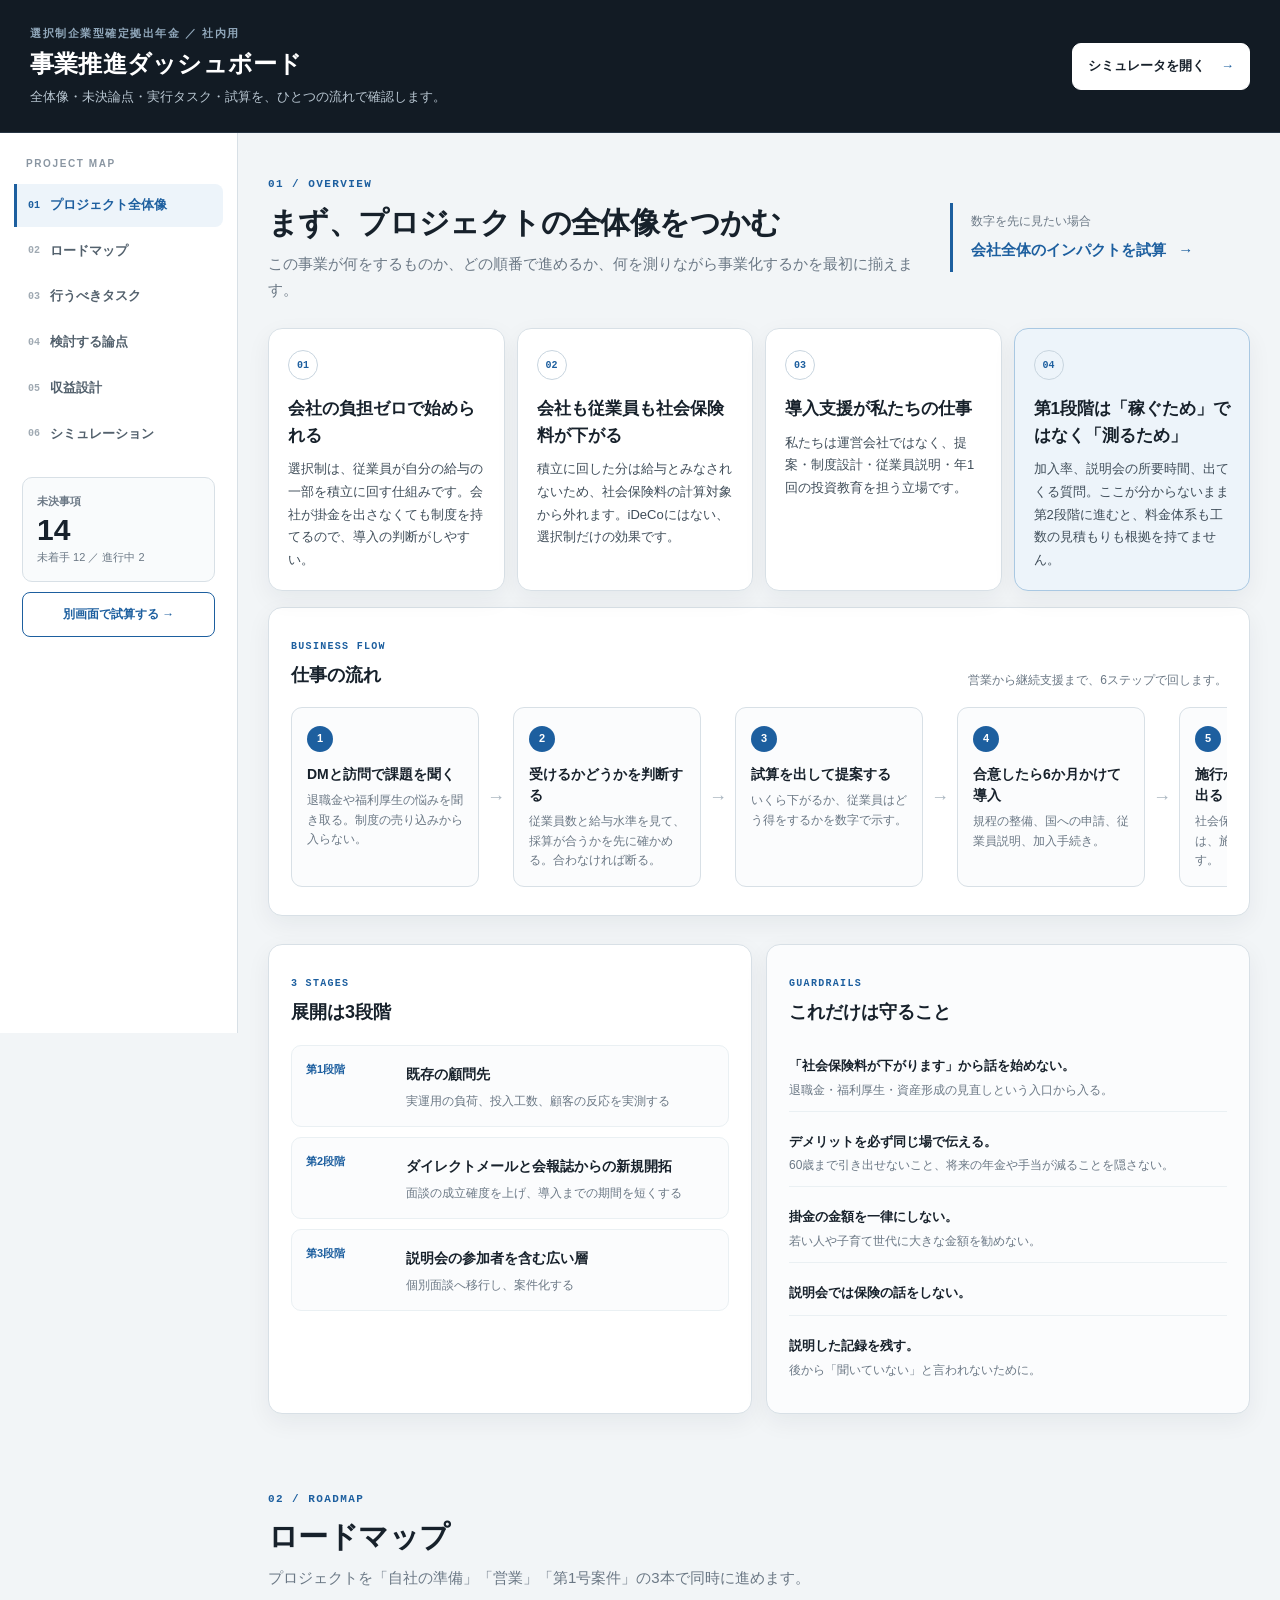
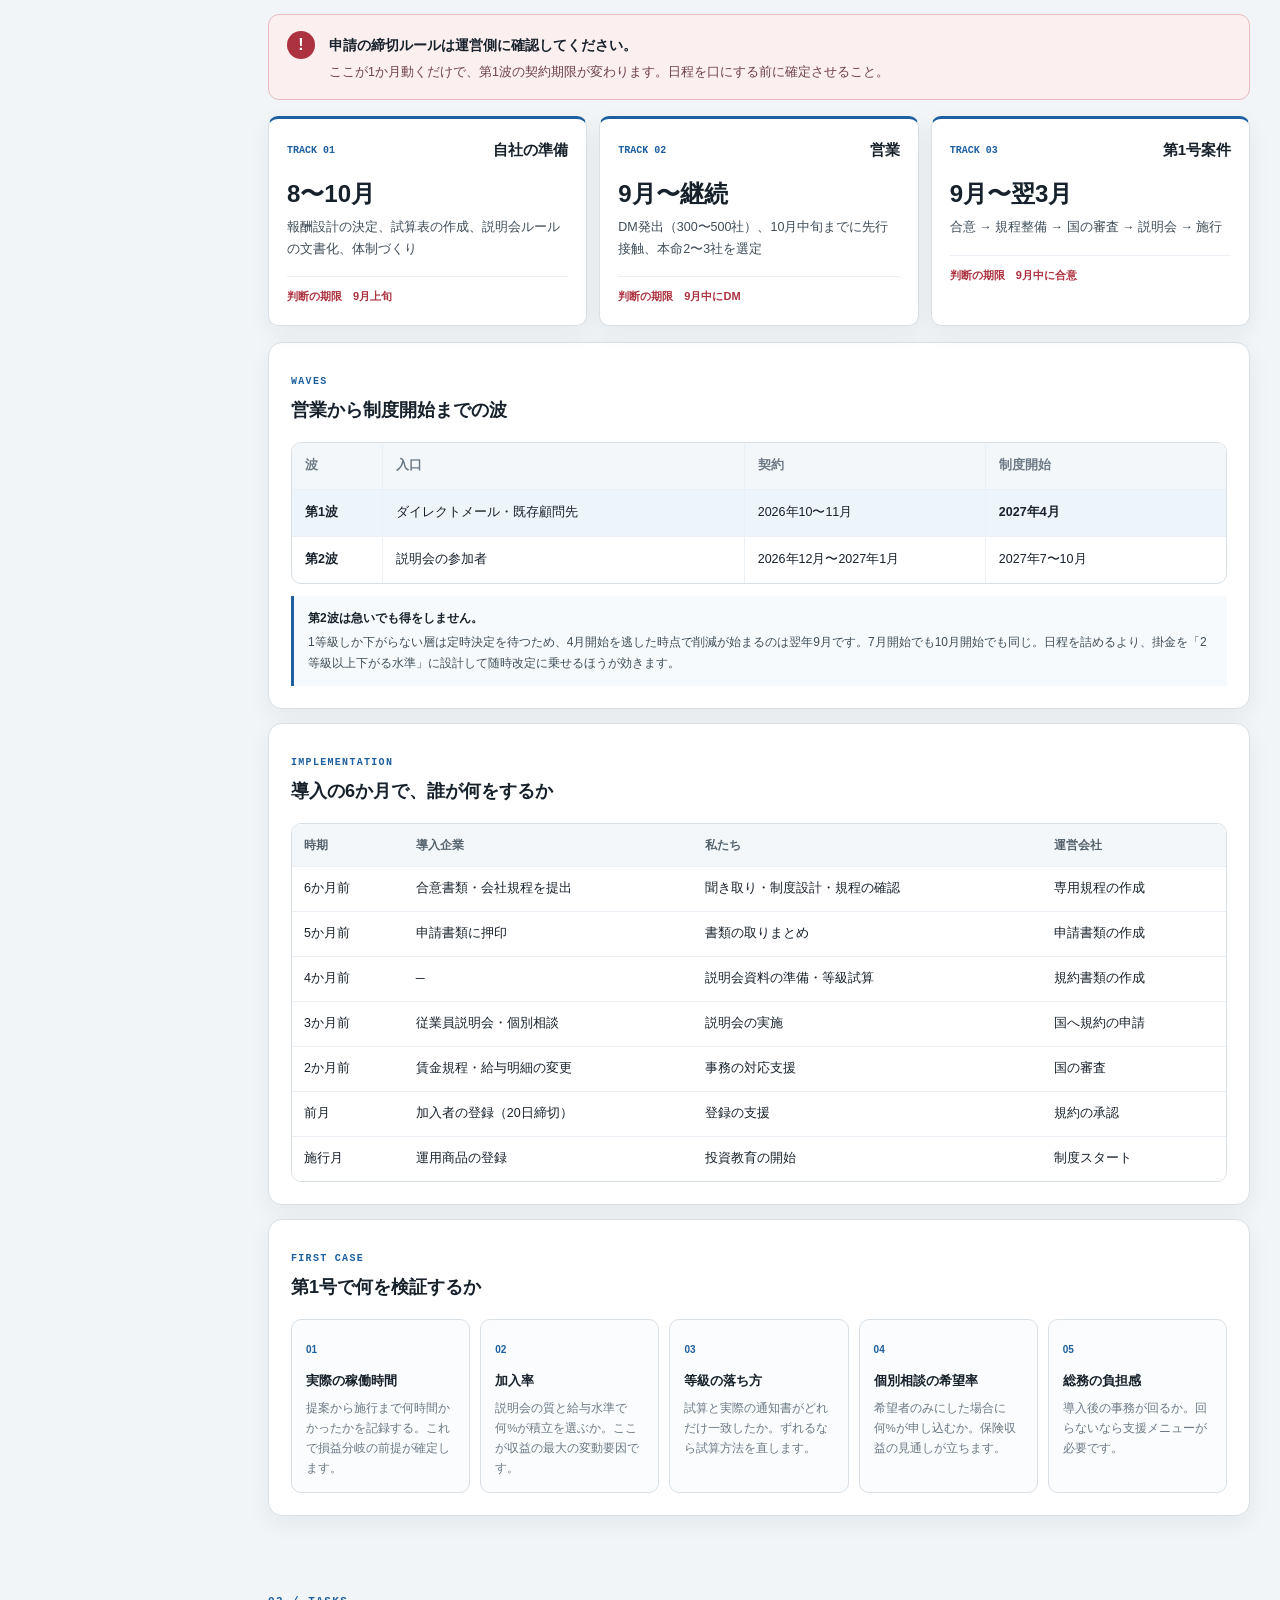
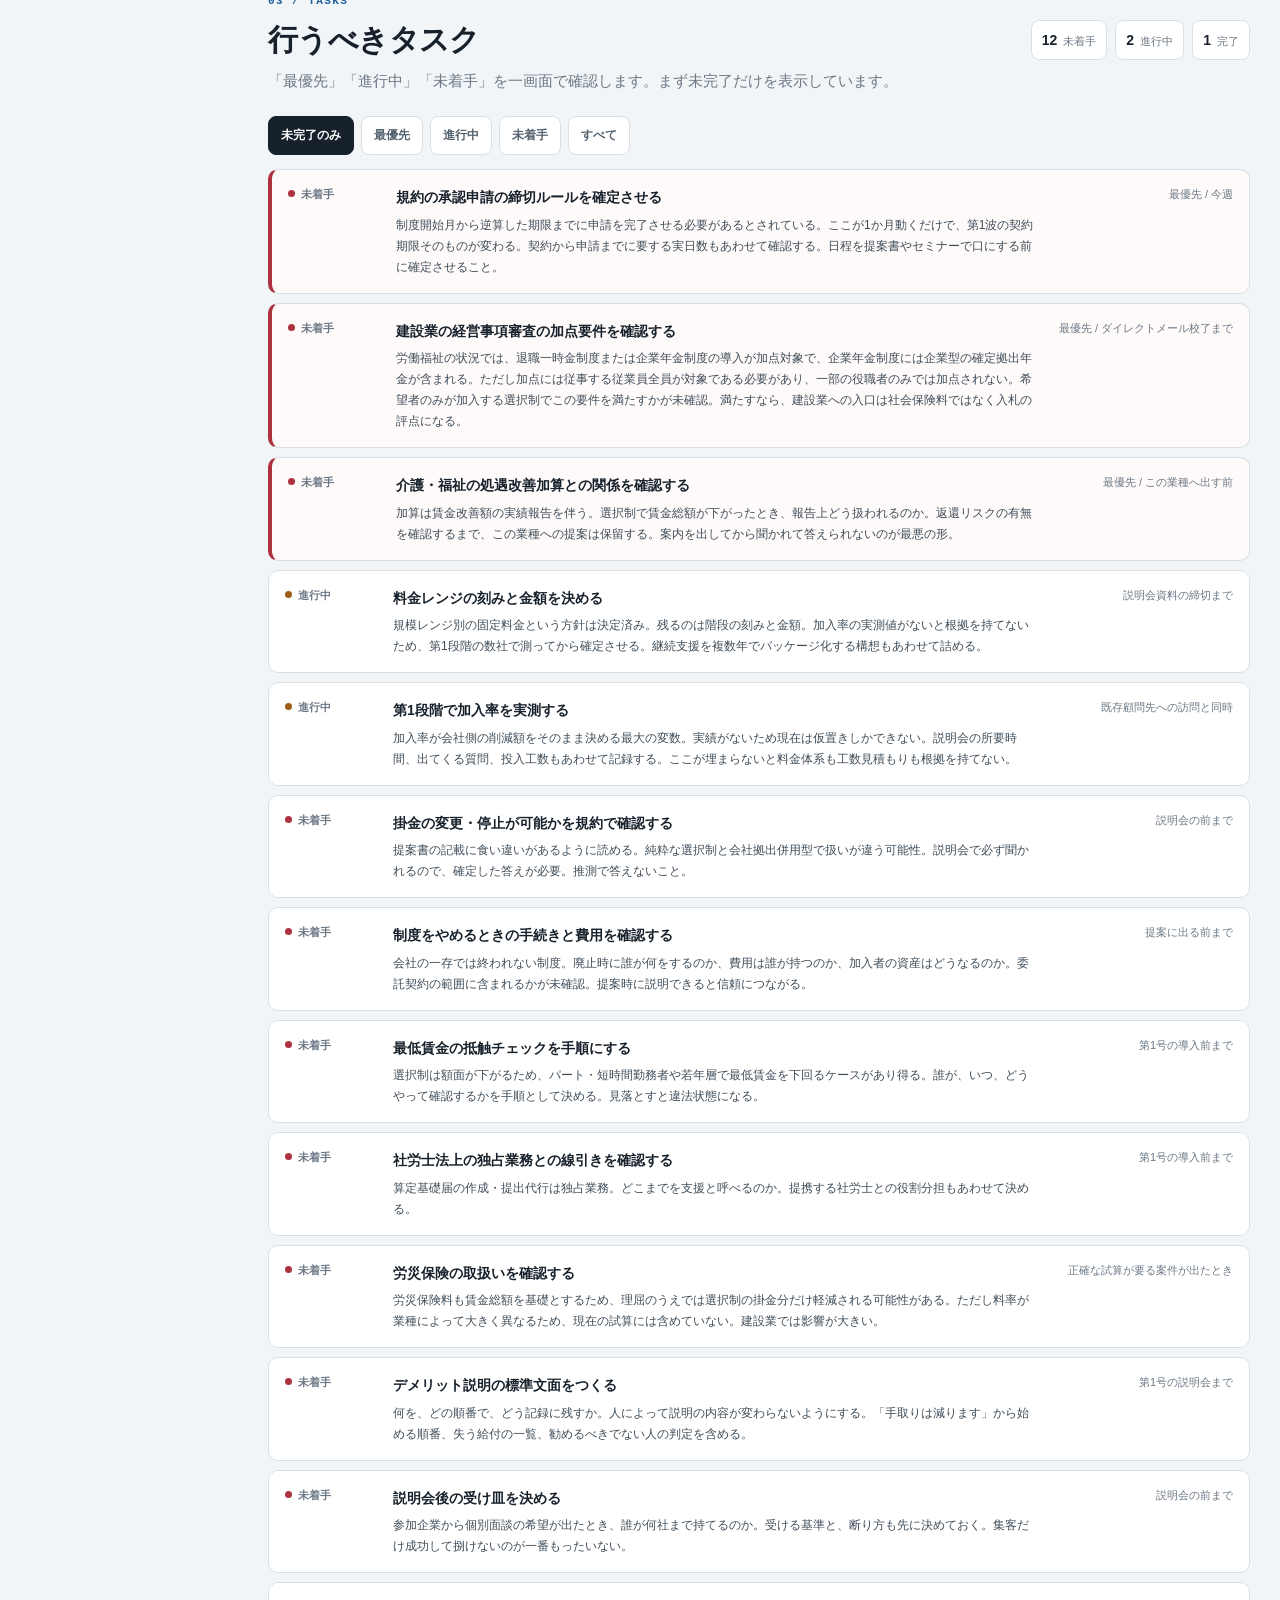
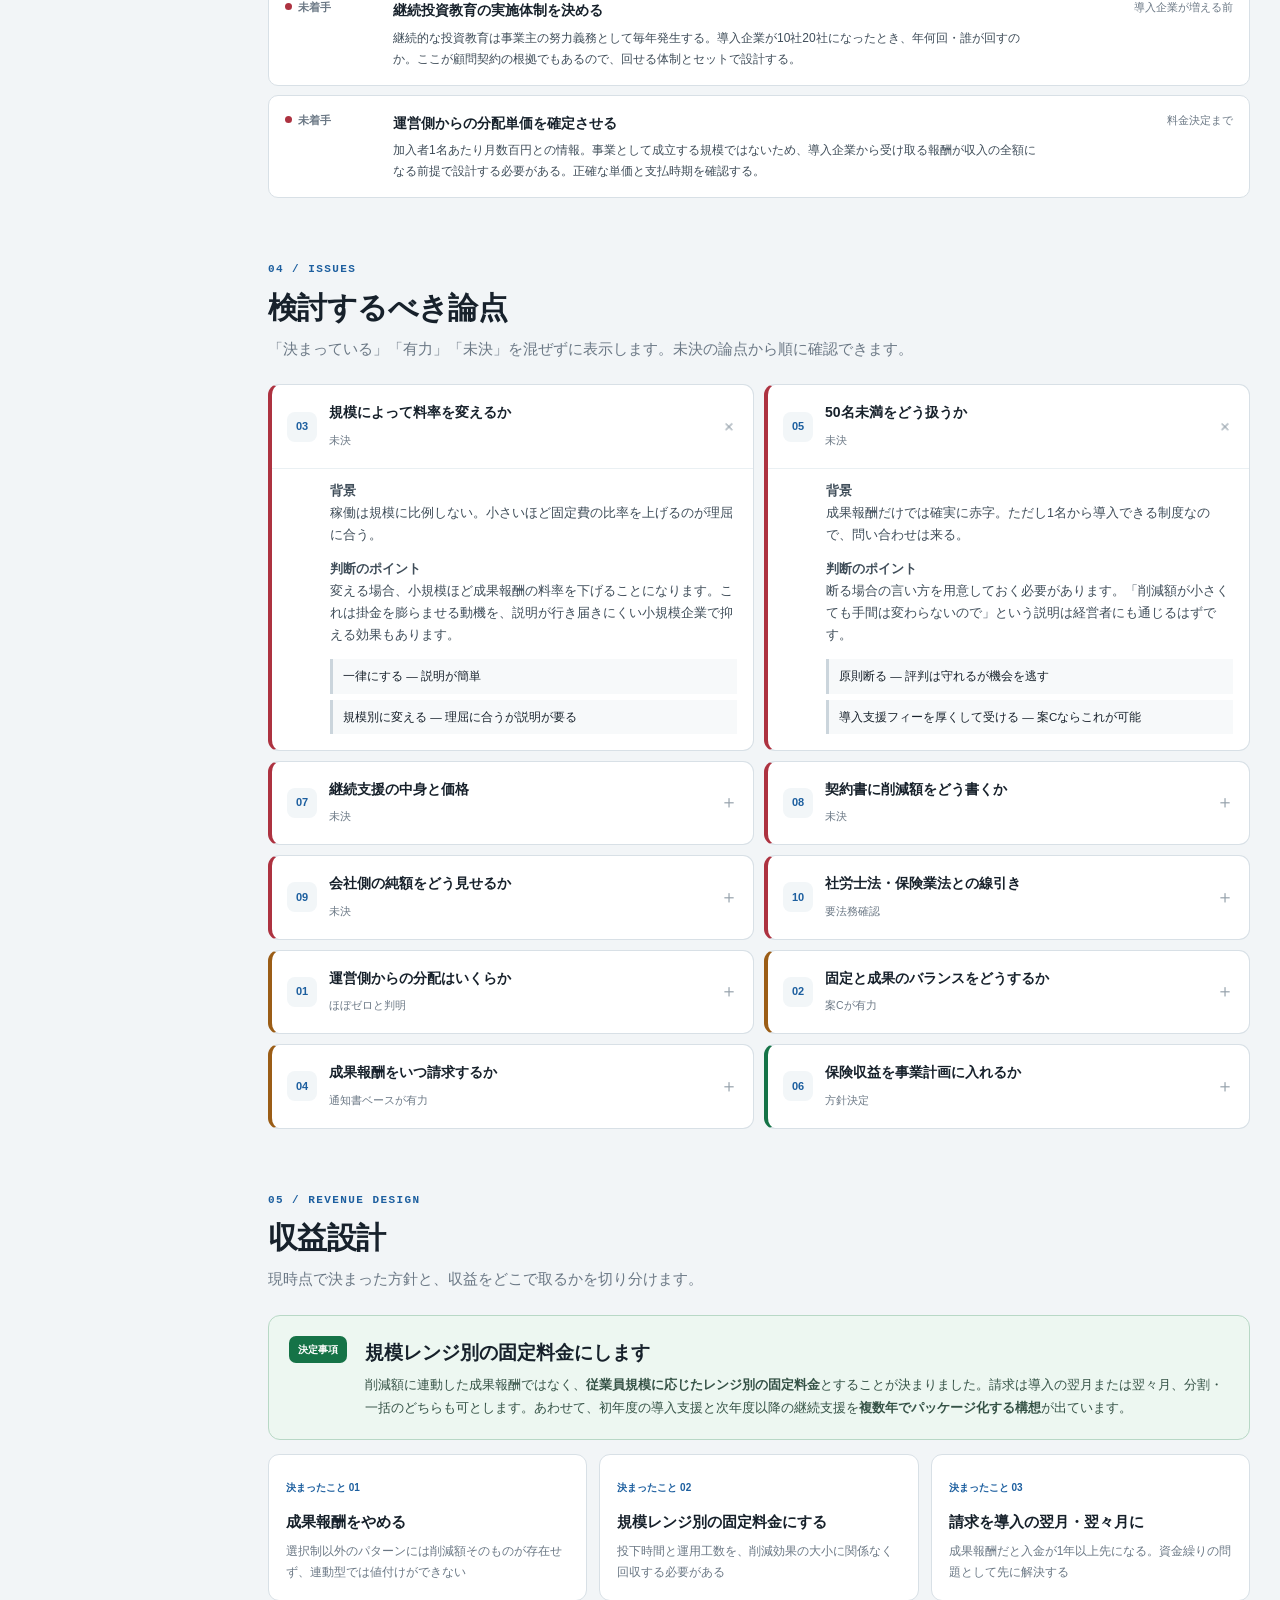
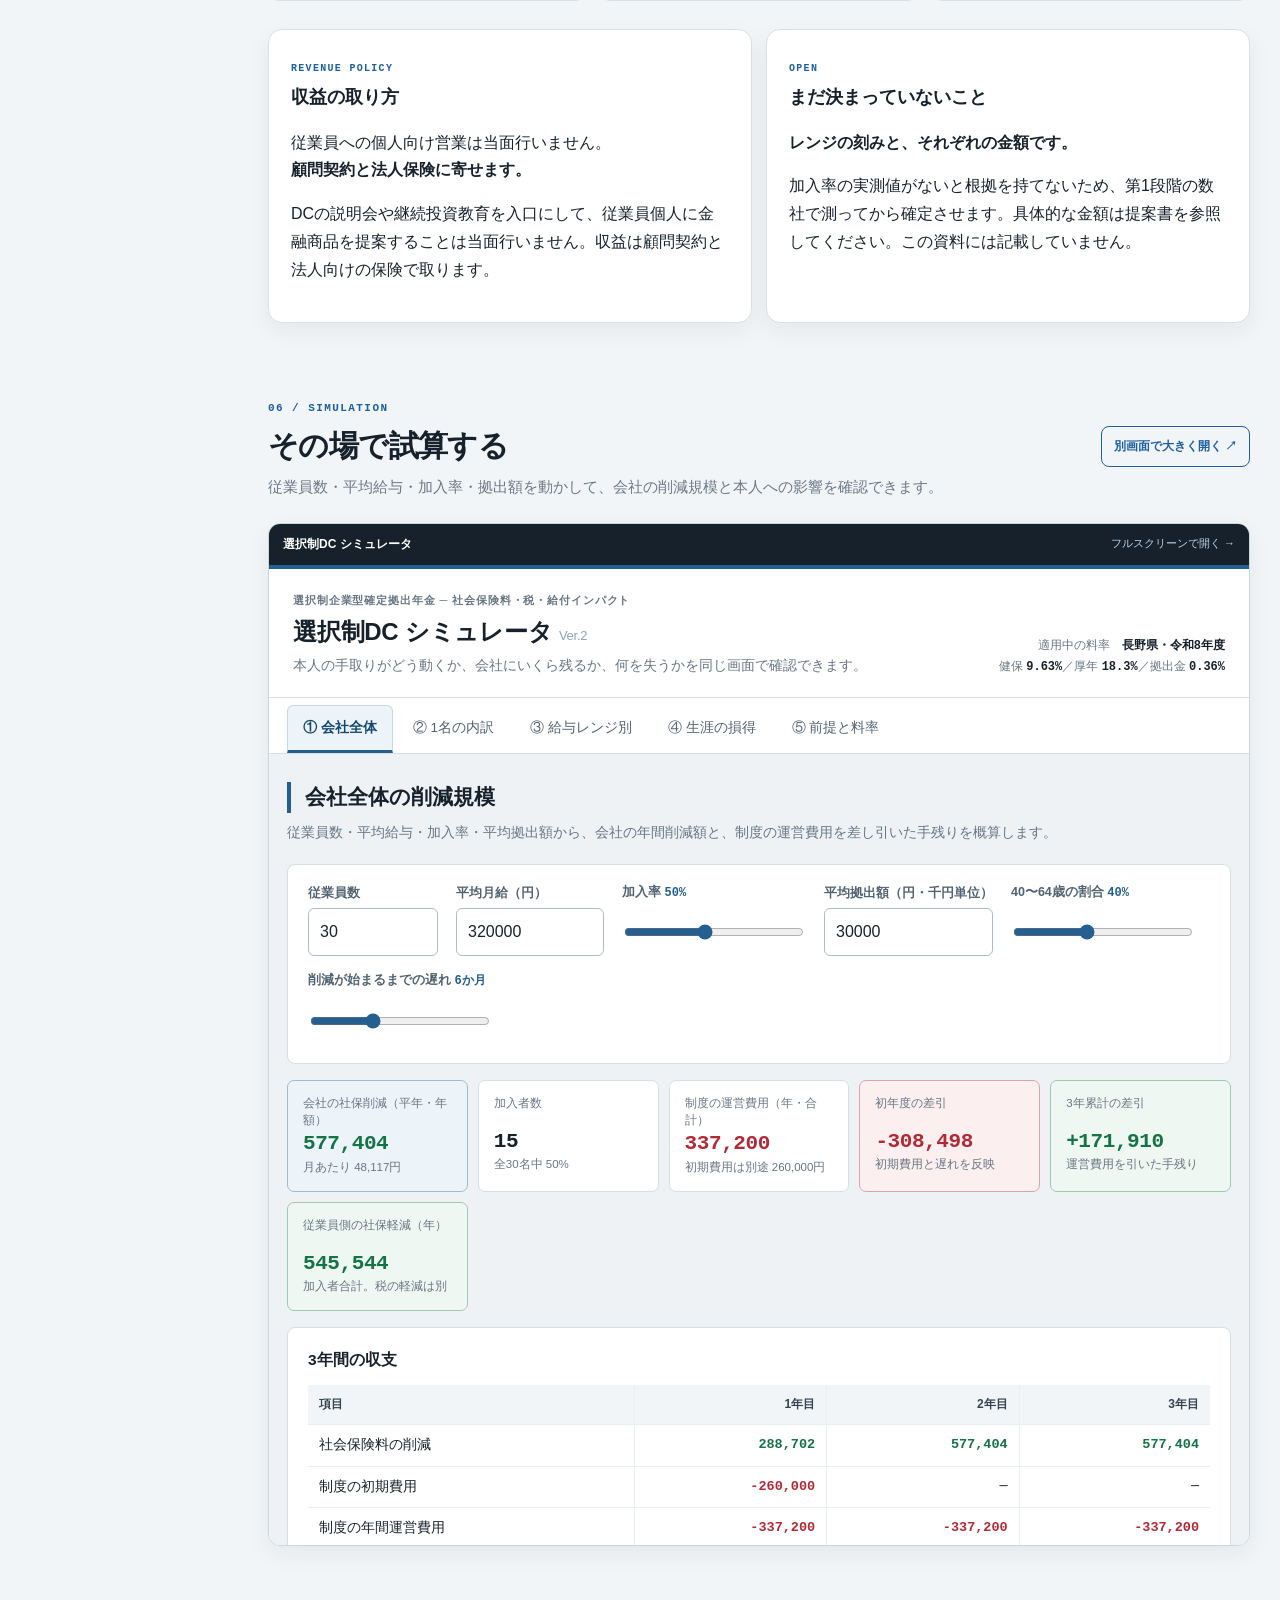
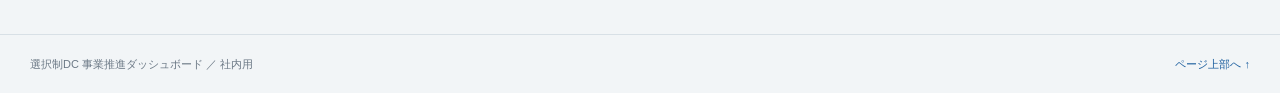
==== index.html @ 38cc30e8 "Add files via upload" ====
<!DOCTYPE html>
<html lang="ja">
<head>
<meta charset="UTF-8">
<meta name="viewport" content="width=device-width, initial-scale=1.0">
<meta name="robots" content="noindex, nofollow">
<title>選択制DC 事業推進ダッシュボード</title>
<link rel="stylesheet" href="styles.css">
</head>
<body>
<header class="site-header">
  <div class="site-header__inner">
    <div>
      <p class="eyebrow">選択制企業型確定拠出年金 ／ 社内用</p>
      <h1>事業推進ダッシュボード</h1>
      <p class="header-copy">全体像・未決論点・実行タスク・試算を、ひとつの流れで確認します。</p>
    </div>
    <a class="header-sim" href="simulator.html">シミュレータを開く <span>→</span></a>
  </div>
</header>

<div class="mobile-nav" aria-label="ページ内ナビゲーション">
  <a href="#overview">全体像</a>
  <a href="#roadmap">ロードマップ</a>
  <a href="#tasks">タスク</a>
  <a href="#issues">論点</a>
  <a href="#revenue">収益設計</a>
  <a href="#simulator">試算</a>
</div>

<div class="layout">
  <aside class="side-nav">
    <div class="side-nav__title">PROJECT MAP</div>
    <nav aria-label="ページ内ナビゲーション">
      <a href="#overview" data-nav="overview"><span>01</span>プロジェクト全体像</a>
      <a href="#roadmap" data-nav="roadmap"><span>02</span>ロードマップ</a>
      <a href="#tasks" data-nav="tasks"><span>03</span>行うべきタスク</a>
      <a href="#issues" data-nav="issues"><span>04</span>検討する論点</a>
      <a href="#revenue" data-nav="revenue"><span>05</span>収益設計</a>
      <a href="#simulator" data-nav="simulator"><span>06</span>シミュレーション</a>
    </nav>

    <div class="side-status">
      <div class="status-label">未決事項</div>
      <div class="status-number">14</div>
      <div class="status-note">未着手 12 ／ 進行中 2</div>
    </div>

    <a class="side-sim" href="simulator.html">別画面で試算する →</a>
  </aside>

  <main class="main">
    <section id="overview" class="section hero-section" data-section="overview">
      <div class="section-kicker">01 / OVERVIEW</div>
      <div class="hero-grid">
        <div>
          <h2>まず、プロジェクトの全体像をつかむ</h2>
          <p class="section-lead">この事業が何をするものか、どの順番で進めるか、何を測りながら事業化するかを最初に揃えます。</p>
        </div>
        <div class="hero-action">
          <p>数字を先に見たい場合</p>
          <a href="simulator.html">会社全体のインパクトを試算 <span>→</span></a>
        </div>
      </div>

      <div class="summary-grid">
        <article class="summary-card">
          <span class="summary-no">01</span>
          <h3>会社の負担ゼロで始められる</h3>
          <p>選択制は、従業員が自分の給与の一部を積立に回す仕組みです。会社が掛金を出さなくても制度を持てるので、導入の判断がしやすい。</p>
        </article>
        <article class="summary-card">
          <span class="summary-no">02</span>
          <h3>会社も従業員も社会保険料が下がる</h3>
          <p>積立に回した分は給与とみなされないため、社会保険料の計算対象から外れます。iDeCoにはない、選択制だけの効果です。</p>
        </article>
        <article class="summary-card">
          <span class="summary-no">03</span>
          <h3>導入支援が私たちの仕事</h3>
          <p>私たちは運営会社ではなく、提案・制度設計・従業員説明・年1回の投資教育を担う立場です。</p>
        </article>
        <article class="summary-card summary-card--accent">
          <span class="summary-no">04</span>
          <h3>第1段階は「稼ぐため」ではなく「測るため」</h3>
          <p>加入率、説明会の所要時間、出てくる質問。ここが分からないまま第2段階に進むと、料金体系も工数の見積もりも根拠を持てません。</p>
        </article>
      </div>

      <div class="panel">
        <div class="panel-heading">
          <div>
            <span class="panel-label">BUSINESS FLOW</span>
            <h3>仕事の流れ</h3>
          </div>
          <p>営業から継続支援まで、6ステップで回します。</p>
        </div>
        <div class="flow">
          <div class="flow-item"><span>1</span><div><b>DMと訪問で課題を聞く</b><p>退職金や福利厚生の悩みを聞き取る。制度の売り込みから入らない。</p></div></div>
          <div class="flow-arrow">→</div>
          <div class="flow-item"><span>2</span><div><b>受けるかどうかを判断する</b><p>従業員数と給与水準を見て、採算が合うかを先に確かめる。合わなければ断る。</p></div></div>
          <div class="flow-arrow">→</div>
          <div class="flow-item"><span>3</span><div><b>試算を出して提案する</b><p>いくら下がるか、従業員はどう得をするかを数字で示す。</p></div></div>
          <div class="flow-arrow">→</div>
          <div class="flow-item"><span>4</span><div><b>合意したら6か月かけて導入</b><p>規程の整備、国への申請、従業員説明、加入手続き。</p></div></div>
          <div class="flow-arrow">→</div>
          <div class="flow-item"><span>5</span><div><b>施行から半年後に効果が出る</b><p>社会保険料が実際に下がるのは、施行の3〜5か月後です。</p></div></div>
          <div class="flow-arrow">→</div>
          <div class="flow-item"><span>6</span><div><b>毎年の投資教育で関係を続ける</b><p>年1回の教育は法律上必要。ここから顧問や保険の相談につなげる。</p></div></div>
        </div>
      </div>

      <div class="two-col">
        <div class="panel">
          <div class="panel-heading">
            <div><span class="panel-label">3 STAGES</span><h3>展開は3段階</h3></div>
          </div>
          <div class="stage-list">
            <div class="stage-item"><span>第1段階</span><div><b>既存の顧問先</b><p>実運用の負荷、投入工数、顧客の反応を実測する</p></div></div>
            <div class="stage-item"><span>第2段階</span><div><b>ダイレクトメールと会報誌からの新規開拓</b><p>面談の成立確度を上げ、導入までの期間を短くする</p></div></div>
            <div class="stage-item"><span>第3段階</span><div><b>説明会の参加者を含む広い層</b><p>個別面談へ移行し、案件化する</p></div></div>
          </div>
        </div>

        <div class="panel panel--notice">
          <div class="panel-heading">
            <div><span class="panel-label">GUARDRAILS</span><h3>これだけは守ること</h3></div>
          </div>
          <ul class="guard-list">
            <li><b>「社会保険料が下がります」から話を始めない。</b><span>退職金・福利厚生・資産形成の見直しという入口から入る。</span></li>
            <li><b>デメリットを必ず同じ場で伝える。</b><span>60歳まで引き出せないこと、将来の年金や手当が減ることを隠さない。</span></li>
            <li><b>掛金の金額を一律にしない。</b><span>若い人や子育て世代に大きな金額を勧めない。</span></li>
            <li><b>説明会では保険の話をしない。</b></li>
            <li><b>説明した記録を残す。</b><span>後から「聞いていない」と言われないために。</span></li>
          </ul>
        </div>
      </div>
    </section>

    <section id="roadmap" class="section" data-section="roadmap">
      <div class="section-kicker">02 / ROADMAP</div>
      <div class="section-head">
        <div>
          <h2>ロードマップ</h2>
          <p class="section-lead">プロジェクトを「自社の準備」「営業」「第1号案件」の3本で同時に進めます。</p>
        </div>
      </div>

      <div class="alert alert--strong">
        <div class="alert-icon">!</div>
        <div>
          <b>申請の締切ルールは運営側に確認してください。</b>
          <p>ここが1か月動くだけで、第1波の契約期限が変わります。日程を口にする前に確定させること。</p>
        </div>
      </div>

      <div class="track-grid">
        <article class="track-card">
          <div class="track-top"><span>TRACK 01</span><b>自社の準備</b></div>
          <div class="track-time">8〜10月</div>
          <p>報酬設計の決定、試算表の作成、説明会ルールの文書化、体制づくり</p>
          <div class="track-deadline">判断の期限　9月上旬</div>
        </article>
        <article class="track-card">
          <div class="track-top"><span>TRACK 02</span><b>営業</b></div>
          <div class="track-time">9月〜継続</div>
          <p>DM発出（300〜500社）、10月中旬までに先行接触、本命2〜3社を選定</p>
          <div class="track-deadline">判断の期限　9月中にDM</div>
        </article>
        <article class="track-card">
          <div class="track-top"><span>TRACK 03</span><b>第1号案件</b></div>
          <div class="track-time">9月〜翌3月</div>
          <p>合意 → 規程整備 → 国の審査 → 説明会 → 施行</p>
          <div class="track-deadline">判断の期限　9月中に合意</div>
        </article>
      </div>

      <div class="panel">
        <div class="panel-heading">
          <div><span class="panel-label">WAVES</span><h3>営業から制度開始までの波</h3></div>
        </div>
        <div class="wave">
          <div class="wave-row wave-row--head">
            <span>波</span><span>入口</span><span>契約</span><span>制度開始</span>
          </div>
          <div class="wave-row wave-row--focus">
            <span><b>第1波</b></span><span>ダイレクトメール・既存顧問先</span><span>2026年10〜11月</span><span><b>2027年4月</b></span>
          </div>
          <div class="wave-row">
            <span><b>第2波</b></span><span>説明会の参加者</span><span>2026年12月〜2027年1月</span><span>2027年7〜10月</span>
          </div>
        </div>
        <div class="inline-note">
          <b>第2波は急いでも得をしません。</b>
          <span>1等級しか下がらない層は定時決定を待つため、4月開始を逃した時点で削減が始まるのは翌年9月です。7月開始でも10月開始でも同じ。日程を詰めるより、掛金を「2等級以上下がる水準」に設計して随時改定に乗せるほうが効きます。</span>
        </div>
      </div>

      <div class="panel">
        <div class="panel-heading">
          <div><span class="panel-label">IMPLEMENTATION</span><h3>導入の6か月で、誰が何をするか</h3></div>
        </div>
        <div class="table-scroll">
          <table>
            <thead><tr><th>時期</th><th>導入企業</th><th>私たち</th><th>運営会社</th></tr></thead>
            <tbody>
              <tr><td>6か月前</td><td>合意書類・会社規程を提出</td><td>聞き取り・制度設計・規程の確認</td><td>専用規程の作成</td></tr>
              <tr><td>5か月前</td><td>申請書類に押印</td><td>書類の取りまとめ</td><td>申請書類の作成</td></tr>
              <tr><td>4か月前</td><td>─</td><td>説明会資料の準備・等級試算</td><td>規約書類の作成</td></tr>
              <tr><td>3か月前</td><td>従業員説明会・個別相談</td><td>説明会の実施</td><td>国へ規約の申請</td></tr>
              <tr><td>2か月前</td><td>賃金規程・給与明細の変更</td><td>事務の対応支援</td><td>国の審査</td></tr>
              <tr><td>前月</td><td>加入者の登録（20日締切）</td><td>登録の支援</td><td>規約の承認</td></tr>
              <tr><td>施行月</td><td>運用商品の登録</td><td>投資教育の開始</td><td>制度スタート</td></tr>
            </tbody>
          </table>
        </div>
      </div>

      <div class="panel">
        <div class="panel-heading">
          <div><span class="panel-label">FIRST CASE</span><h3>第1号で何を検証するか</h3></div>
        </div>
        <div class="metric-grid">
          <div><span>01</span><b>実際の稼働時間</b><p>提案から施行まで何時間かかったかを記録する。これで損益分岐の前提が確定します。</p></div>
          <div><span>02</span><b>加入率</b><p>説明会の質と給与水準で何%が積立を選ぶか。ここが収益の最大の変動要因です。</p></div>
          <div><span>03</span><b>等級の落ち方</b><p>試算と実際の通知書がどれだけ一致したか。ずれるなら試算方法を直します。</p></div>
          <div><span>04</span><b>個別相談の希望率</b><p>希望者のみにした場合に何%が申し込むか。保険収益の見通しが立ちます。</p></div>
          <div><span>05</span><b>総務の負担感</b><p>導入後の事務が回るか。回らないなら支援メニューが必要です。</p></div>
        </div>
      </div>
    </section>

    <section id="tasks" class="section" data-section="tasks">
      <div class="section-kicker">03 / TASKS</div>
      <div class="section-head">
        <div>
          <h2>行うべきタスク</h2>
          <p class="section-lead">「最優先」「進行中」「未着手」を一画面で確認します。まず未完了だけを表示しています。</p>
        </div>
        <div class="task-summary">
          <span><b>12</b> 未着手</span>
          <span><b>2</b> 進行中</span>
          <span><b>1</b> 完了</span>
        </div>
      </div>

      <div class="filter-row" aria-label="タスク絞り込み">
        <button class="filter-btn is-active" data-filter="open">未完了のみ</button>
        <button class="filter-btn" data-filter="priority">最優先</button>
        <button class="filter-btn" data-filter="doing">進行中</button>
        <button class="filter-btn" data-filter="todo">未着手</button>
        <button class="filter-btn" data-filter="all">すべて</button>
      </div>

      <div class="task-list" id="taskList">
        <article class="task-card" data-status="todo" data-priority="priority">
          <div class="task-status"><span class="dot dot--red"></span>未着手</div>
          <div class="task-body"><h3>規約の承認申請の締切ルールを確定させる</h3><p>制度開始月から逆算した期限までに申請を完了させる必要があるとされている。ここが1か月動くだけで、第1波の契約期限そのものが変わる。契約から申請までに要する実日数もあわせて確認する。日程を提案書やセミナーで口にする前に確定させること。</p></div>
          <div class="task-due">最優先 / 今週</div>
        </article>
        <article class="task-card" data-status="todo" data-priority="priority">
          <div class="task-status"><span class="dot dot--red"></span>未着手</div>
          <div class="task-body"><h3>建設業の経営事項審査の加点要件を確認する</h3><p>労働福祉の状況では、退職一時金制度または企業年金制度の導入が加点対象で、企業年金制度には企業型の確定拠出年金が含まれる。ただし加点には従事する従業員全員が対象である必要があり、一部の役職者のみでは加点されない。希望者のみが加入する選択制でこの要件を満たすかが未確認。満たすなら、建設業への入口は社会保険料ではなく入札の評点になる。</p></div>
          <div class="task-due">最優先 / ダイレクトメール校了まで</div>
        </article>
        <article class="task-card" data-status="todo" data-priority="priority">
          <div class="task-status"><span class="dot dot--red"></span>未着手</div>
          <div class="task-body"><h3>介護・福祉の処遇改善加算との関係を確認する</h3><p>加算は賃金改善額の実績報告を伴う。選択制で賃金総額が下がったとき、報告上どう扱われるのか。返還リスクの有無を確認するまで、この業種への提案は保留する。案内を出してから聞かれて答えられないのが最悪の形。</p></div>
          <div class="task-due">最優先 / この業種へ出す前</div>
        </article>
        <article class="task-card" data-status="doing">
          <div class="task-status"><span class="dot dot--amber"></span>進行中</div>
          <div class="task-body"><h3>料金レンジの刻みと金額を決める</h3><p>規模レンジ別の固定料金という方針は決定済み。残るのは階段の刻みと金額。加入率の実測値がないと根拠を持てないため、第1段階の数社で測ってから確定させる。継続支援を複数年でパッケージ化する構想もあわせて詰める。</p></div>
          <div class="task-due">説明会資料の締切まで</div>
        </article>
        <article class="task-card" data-status="doing">
          <div class="task-status"><span class="dot dot--amber"></span>進行中</div>
          <div class="task-body"><h3>第1段階で加入率を実測する</h3><p>加入率が会社側の削減額をそのまま決める最大の変数。実績がないため現在は仮置きしかできない。説明会の所要時間、出てくる質問、投入工数もあわせて記録する。ここが埋まらないと料金体系も工数見積もりも根拠を持てない。</p></div>
          <div class="task-due">既存顧問先への訪問と同時</div>
        </article>
        <article class="task-card" data-status="todo">
          <div class="task-status"><span class="dot dot--red"></span>未着手</div>
          <div class="task-body"><h3>掛金の変更・停止が可能かを規約で確認する</h3><p>提案書の記載に食い違いがあるように読める。純粋な選択制と会社拠出併用型で扱いが違う可能性。説明会で必ず聞かれるので、確定した答えが必要。推測で答えないこと。</p></div>
          <div class="task-due">説明会の前まで</div>
        </article>
        <article class="task-card" data-status="todo">
          <div class="task-status"><span class="dot dot--red"></span>未着手</div>
          <div class="task-body"><h3>制度をやめるときの手続きと費用を確認する</h3><p>会社の一存では終われない制度。廃止時に誰が何をするのか、費用は誰が持つのか、加入者の資産はどうなるのか。委託契約の範囲に含まれるかが未確認。提案時に説明できると信頼につながる。</p></div>
          <div class="task-due">提案に出る前まで</div>
        </article>
        <article class="task-card" data-status="todo">
          <div class="task-status"><span class="dot dot--red"></span>未着手</div>
          <div class="task-body"><h3>最低賃金の抵触チェックを手順にする</h3><p>選択制は額面が下がるため、パート・短時間勤務者や若年層で最低賃金を下回るケースがあり得る。誰が、いつ、どうやって確認するかを手順として決める。見落とすと違法状態になる。</p></div>
          <div class="task-due">第1号の導入前まで</div>
        </article>
        <article class="task-card" data-status="todo">
          <div class="task-status"><span class="dot dot--red"></span>未着手</div>
          <div class="task-body"><h3>社労士法上の独占業務との線引きを確認する</h3><p>算定基礎届の作成・提出代行は独占業務。どこまでを支援と呼べるのか。提携する社労士との役割分担もあわせて決める。</p></div>
          <div class="task-due">第1号の導入前まで</div>
        </article>
        <article class="task-card" data-status="todo">
          <div class="task-status"><span class="dot dot--red"></span>未着手</div>
          <div class="task-body"><h3>労災保険の取扱いを確認する</h3><p>労災保険料も賃金総額を基礎とするため、理屈のうえでは選択制の掛金分だけ軽減される可能性がある。ただし料率が業種によって大きく異なるため、現在の試算には含めていない。建設業では影響が大きい。</p></div>
          <div class="task-due">正確な試算が要る案件が出たとき</div>
        </article>
        <article class="task-card" data-status="done">
          <div class="task-status"><span class="dot dot--green"></span>完了</div>
          <div class="task-body"><h3>個人向け営業を当面行わない方針を決める</h3><p>従業員個人への金融商品の提案は当面行わず、収益は顧問契約と法人保険で取る。個人収益を事業計画に組み込むと移行率を下げる判断ができなくなるため。見直す条件は「収益の取り方」タブに記載。</p></div>
          <div class="task-due">決定済み</div>
        </article>
        <article class="task-card" data-status="todo">
          <div class="task-status"><span class="dot dot--red"></span>未着手</div>
          <div class="task-body"><h3>デメリット説明の標準文面をつくる</h3><p>何を、どの順番で、どう記録に残すか。人によって説明の内容が変わらないようにする。「手取りは減ります」から始める順番、失う給付の一覧、勧めるべきでない人の判定を含める。</p></div>
          <div class="task-due">第1号の説明会まで</div>
        </article>
        <article class="task-card" data-status="todo">
          <div class="task-status"><span class="dot dot--red"></span>未着手</div>
          <div class="task-body"><h3>説明会後の受け皿を決める</h3><p>参加企業から個別面談の希望が出たとき、誰が何社まで持てるのか。受ける基準と、断り方も先に決めておく。集客だけ成功して捌けないのが一番もったいない。</p></div>
          <div class="task-due">説明会の前まで</div>
        </article>
        <article class="task-card" data-status="todo">
          <div class="task-status"><span class="dot dot--red"></span>未着手</div>
          <div class="task-body"><h3>継続投資教育の実施体制を決める</h3><p>継続的な投資教育は事業主の努力義務として毎年発生する。導入企業が10社20社になったとき、年何回・誰が回すのか。ここが顧問契約の根拠でもあるので、回せる体制とセットで設計する。</p></div>
          <div class="task-due">導入企業が増える前</div>
        </article>
        <article class="task-card" data-status="todo">
          <div class="task-status"><span class="dot dot--red"></span>未着手</div>
          <div class="task-body"><h3>運営側からの分配単価を確定させる</h3><p>加入者1名あたり月数百円との情報。事業として成立する規模ではないため、導入企業から受け取る報酬が収入の全額になる前提で設計する必要がある。正確な単価と支払時期を確認する。</p></div>
          <div class="task-due">料金決定まで</div>
        </article>
      </div>
    </section>

    <section id="issues" class="section" data-section="issues">
      <div class="section-kicker">04 / ISSUES</div>
      <div class="section-head">
        <div>
          <h2>検討するべき論点</h2>
          <p class="section-lead">「決まっている」「有力」「未決」を混ぜずに表示します。未決の論点から順に確認できます。</p>
        </div>
      </div>

      <div class="issue-grid">
        <details class="issue-card issue-card--open" open>
          <summary><span class="issue-no">03</span><div><b>規模によって料率を変えるか</b><small>未決</small></div><span class="chev">＋</span></summary>
          <div class="issue-content"><p><b>背景</b><br>稼働は規模に比例しない。小さいほど固定費の比率を上げるのが理屈に合う。</p><p><b>判断のポイント</b><br>変える場合、小規模ほど成果報酬の料率を下げることになります。これは掛金を膨らませる動機を、説明が行き届きにくい小規模企業で抑える効果もあります。</p><div class="choices"><span>一律にする — 説明が簡単</span><span>規模別に変える — 理屈に合うが説明が要る</span></div></div>
        </details>
        <details class="issue-card issue-card--open" open>
          <summary><span class="issue-no">05</span><div><b>50名未満をどう扱うか</b><small>未決</small></div><span class="chev">＋</span></summary>
          <div class="issue-content"><p><b>背景</b><br>成果報酬だけでは確実に赤字。ただし1名から導入できる制度なので、問い合わせは来る。</p><p><b>判断のポイント</b><br>断る場合の言い方を用意しておく必要があります。「削減額が小さくても手間は変わらないので」という説明は経営者にも通じるはずです。</p><div class="choices"><span>原則断る — 評判は守れるが機会を逃す</span><span>導入支援フィーを厚くして受ける — 案Cならこれが可能</span></div></div>
        </details>
        <details class="issue-card issue-card--open">
          <summary><span class="issue-no">07</span><div><b>継続支援の中身と価格</b><small>未決</small></div><span class="chev">＋</span></summary>
          <div class="issue-content"><p><b>背景</b><br>投資教育は法令上毎年発生し、有料実施の方針。それ以外に何を含めるか。</p><p><b>判断のポイント</b><br>標準化しないと社数が増えたときに回りません。月額の根拠を説明できる形にする必要があります。</p><div class="choices"><span>投資教育のみ</span><span>投資教育＋事務サポート</span><span>さらに制度の年次見直しまで</span></div></div>
        </details>
        <details class="issue-card issue-card--open">
          <summary><span class="issue-no">08</span><div><b>契約書に削減額をどう書くか</b><small>未決</small></div><span class="chev">＋</span></summary>
          <div class="issue-content"><p><b>背景</b><br>期中の退職・入社・掛金変更で実額は動く。実額精算にすると毎年もめる。</p><p><b>判断のポイント</b><br>「通知書の等級差にもとづく年換算額」と定義するのが実務的です。ここを曖昧にしたまま契約すると、2年目以降に必ず問題になります。</p><div class="choices"><span>年換算額で固定 — もめない</span><span>毎年実額で精算 — 正確だが事務が重い</span></div></div>
        </details>
        <details class="issue-card issue-card--open">
          <summary><span class="issue-no">09</span><div><b>会社側の純額をどう見せるか</b><small>未決</small></div><span class="chev">＋</span></summary>
          <div class="issue-content"><p><b>背景</b><br>社会保険料の削減額と、会社に実際に残るキャッシュは別物。制度の運営コスト、当社への報酬、法人税を差し引くと、削減額の4割程度まで減る。初年度は導入費用が乗るためマイナスになることもある。</p><p><b>判断のポイント</b><br>「年間◯◯万円のCFが改善します」と削減額のまま伝えると、決算書を見た経営者から「話が違う」と言われます。削減額と純額を分けて示すこと自体が、信頼を得る手段になります。</p><div class="choices"><span>削減額だけを見せる</span><span class="choice-pick">削減額と純額を並べて見せる</span><span>純額だけを見せる</span></div></div>
        </details>
        <details class="issue-card issue-card--open">
          <summary><span class="issue-no">10</span><div><b>社労士法・保険業法との線引き</b><small>要法務確認</small></div><span class="chev">＋</span></summary>
          <div class="issue-content"><p><b>背景</b><br>算定基礎届や月額変更届の作成・提出代行は社労士の独占業務。保険提案には意向把握・情報提供義務がある。</p><p><b>判断のポイント</b><br>削減コンサルとしてどこまでが助言で、どこからが事務代理かの線引きが必要です。成果報酬型にする前に確認しておくべき論点です。</p><div class="choices"><span>社労士に確認する — 業務範囲の整理</span><span>弁護士・コンプライアンス確認 — 契約書と説明資料の両方</span></div></div>
        </details>

        <details class="issue-card issue-card--lean">
          <summary><span class="issue-no">01</span><div><b>運営側からの分配はいくらか</b><small>ほぼゼロと判明</small></div><span class="chev">＋</span></summary>
          <div class="issue-content"><p>運営側側からの分配は加入者1名あたり月数百円との情報。仮に月300円とすると、30名の会社（加入15名）で年5.4万円、100名（加入50名）でも年18万円。10社合計でも年54万円程度にとどまる。</p><p><b>これは事業として成立する規模ではありません。</b>したがって導入企業から受け取る報酬が、上乗せではなく収入そのものになります。単価と支払時期は要確認。</p></div>
        </details>
        <details class="issue-card issue-card--lean">
          <summary><span class="issue-no">02</span><div><b>固定と成果のバランスをどうするか</b><small>案Cが有力</small></div><span class="chev">＋</span></summary>
          <div class="issue-content"><p>成果報酬だけだと53名未満が赤字。加入率が20%に落ちると50名でも30万円の赤字になる。</p><p>案Cなら加入率20%でも黒字を保ちます。ただし導入支援フィーを別建てで請求する説明が必要になります。</p></div>
        </details>
        <details class="issue-card issue-card--lean">
          <summary><span class="issue-no">04</span><div><b>成果報酬をいつ請求するか</b><small>通知書ベースが有力</small></div><span class="chev">＋</span></summary>
          <div class="issue-content"><p>施行から削減確定まで5か月。合意からは13か月。</p><p>標準報酬月額決定通知書は第三者が発行する公的書類で、等級差が一意に確定します。争いになりません。</p></div>
        </details>
        <details class="issue-card issue-card--fixed">
          <summary><span class="issue-no">06</span><div><b>保険収益を事業計画に入れるか</b><small>方針決定</small></div><span class="chev">＋</span></summary>
          <div class="issue-content"><p><b>入れない。</b>保険収益を前提にすると、「今回は個別面談をやめておこう」という判断ができなくなります。DC単体で黒字化する設計にしておけば、保険はアップサイドとして扱えます。</p></div>
        </details>
      </div>
    </section>

    <section id="revenue" class="section" data-section="revenue">
      <div class="section-kicker">05 / REVENUE DESIGN</div>
      <div class="section-head">
        <div>
          <h2>収益設計</h2>
          <p class="section-lead">現時点で決まった方針と、収益をどこで取るかを切り分けます。</p>
        </div>
      </div>

      <div class="decision-panel">
        <div class="decision-badge">決定事項</div>
        <div>
          <h3>規模レンジ別の固定料金にします</h3>
          <p>削減額に連動した成果報酬ではなく、<b>従業員規模に応じたレンジ別の固定料金</b>とすることが決まりました。請求は導入の翌月または翌々月、分割・一括のどちらも可とします。あわせて、初年度の導入支援と次年度以降の継続支援を<b>複数年でパッケージ化する構想</b>が出ています。</p>
        </div>
      </div>

      <div class="three-col">
        <article class="info-card">
          <span>決まったこと 01</span>
          <h3>成果報酬をやめる</h3>
          <p>選択制以外のパターンには削減額そのものが存在せず、連動型では値付けができない</p>
        </article>
        <article class="info-card">
          <span>決まったこと 02</span>
          <h3>規模レンジ別の固定料金にする</h3>
          <p>投下時間と運用工数を、削減効果の大小に関係なく回収する必要がある</p>
        </article>
        <article class="info-card">
          <span>決まったこと 03</span>
          <h3>請求を導入の翌月・翌々月に</h3>
          <p>成果報酬だと入金が1年以上先になる。資金繰りの問題として先に解決する</p>
        </article>
      </div>

      <div class="two-col">
        <div class="panel">
          <div class="panel-heading"><div><span class="panel-label">REVENUE POLICY</span><h3>収益の取り方</h3></div></div>
          <p class="big-copy">従業員への個人向け営業は当面行いません。<br><b>顧問契約と法人保険に寄せます。</b></p>
          <p>DCの説明会や継続投資教育を入口にして、従業員個人に金融商品を提案することは当面行いません。収益は顧問契約と法人向けの保険で取ります。</p>
        </div>

        <div class="panel">
          <div class="panel-heading"><div><span class="panel-label">OPEN</span><h3>まだ決まっていないこと</h3></div></div>
          <p class="big-copy"><b>レンジの刻みと、それぞれの金額です。</b></p>
          <p>加入率の実測値がないと根拠を持てないため、第1段階の数社で測ってから確定させます。具体的な金額は提案書を参照してください。この資料には記載していません。</p>
        </div>
      </div>
    </section>

    <section id="simulator" class="section simulator-section" data-section="simulator">
      <div class="section-kicker">06 / SIMULATION</div>
      <div class="section-head">
        <div>
          <h2>その場で試算する</h2>
          <p class="section-lead">従業員数・平均給与・加入率・拠出額を動かして、会社の削減規模と本人への影響を確認できます。</p>
        </div>
        <a class="open-full" href="simulator.html">別画面で大きく開く <span>↗</span></a>
      </div>

      <div class="sim-frame-wrap">
        <div class="sim-frame-bar">
          <span>選択制DC シミュレータ</span>
          <a href="simulator.html">フルスクリーンで開く →</a>
        </div>
        <iframe src="simulator.html" title="選択制DC シミュレータ" loading="lazy"></iframe>
      </div>
    </section>
  </main>
</div>

<footer class="footer">
  <div>選択制DC 事業推進ダッシュボード ／ 社内用</div>
  <a href="#overview">ページ上部へ ↑</a>
</footer>

<script src="app.js"></script>
</body>
</html>
---- styles.css ----
:root{
  --bg:#f2f5f7;
  --paper:#ffffff;
  --ink:#17212b;
  --ink2:#3f4d59;
  --muted:#6b7885;
  --line:#d8e0e6;
  --line2:#eaf0f3;
  --blue:#1d5f9f;
  --blue-soft:#edf4fa;
  --blue-dark:#153f68;
  --green:#157347;
  --green-soft:#edf7f1;
  --amber:#9b5d16;
  --amber-soft:#fbf3e8;
  --red:#ad3240;
  --red-soft:#fbefef;
  --shadow:0 8px 24px rgba(23,33,43,.06);
  --radius:14px;
}
*{box-sizing:border-box}
html{scroll-behavior:smooth}
body{
  margin:0;
  color:var(--ink);
  background:var(--bg);
  font-family:-apple-system,BlinkMacSystemFont,"Hiragino Sans","Hiragino Kaku Gothic ProN","Yu Gothic","Noto Sans JP",Meiryo,sans-serif;
  line-height:1.75;
  -webkit-font-smoothing:antialiased;
}
a{color:inherit}
button,input,select{font:inherit}
:focus-visible{outline:3px solid rgba(29,95,159,.35);outline-offset:3px}

.site-header{
  background:#121b24;
  color:#fff;
  border-bottom:1px solid #273543;
}
.site-header__inner{
  max-width:1480px;
  margin:0 auto;
  padding:24px 30px;
  display:flex;
  align-items:center;
  justify-content:space-between;
  gap:24px;
}
.eyebrow{
  margin:0 0 5px;
  color:#91a8bb;
  font-size:11px;
  font-weight:800;
  letter-spacing:.14em;
}
.site-header h1{
  margin:0;
  font-size:24px;
  line-height:1.35;
  letter-spacing:.01em;
}
.header-copy{
  margin:5px 0 0;
  color:#b9c7d2;
  font-size:13px;
}
.header-sim{
  flex:0 0 auto;
  text-decoration:none;
  background:#fff;
  color:#17212b;
  border:1px solid #fff;
  border-radius:9px;
  padding:11px 15px;
  font-size:13px;
  font-weight:800;
}
.header-sim span{margin-left:12px;color:var(--blue)}

.layout{
  max-width:1480px;
  margin:0 auto;
  display:grid;
  grid-template-columns:238px minmax(0,1fr);
  align-items:start;
}
.side-nav{
  position:sticky;
  top:0;
  height:100vh;
  background:#fff;
  border-right:1px solid var(--line);
  padding:22px 14px;
}
.side-nav__title{
  padding:0 12px 11px;
  font-size:10px;
  font-weight:800;
  letter-spacing:.16em;
  color:#8a96a2;
}
.side-nav nav{display:grid;gap:3px}
.side-nav nav a{
  display:flex;
  align-items:center;
  gap:10px;
  padding:10px 11px;
  border-left:3px solid transparent;
  border-radius:0 8px 8px 0;
  text-decoration:none;
  color:#53616d;
  font-size:13px;
  font-weight:700;
}
.side-nav nav a span{
  font-family:ui-monospace,SFMono-Regular,Menlo,Consolas,monospace;
  color:#a0aab3;
  font-size:10px;
}
.side-nav nav a:hover{background:#f5f8fa;color:var(--ink)}
.side-nav nav a.is-active{
  color:var(--blue);
  background:var(--blue-soft);
  border-left-color:var(--blue);
}
.side-nav nav a.is-active span{color:var(--blue)}
.side-status{
  margin:22px 8px 10px;
  padding:14px;
  border:1px solid var(--line);
  border-radius:10px;
  background:#f9fbfc;
}
.status-label{font-size:11px;color:var(--muted);font-weight:700}
.status-number{font-size:30px;line-height:1.2;font-weight:800;font-variant-numeric:tabular-nums}
.status-note{font-size:11px;color:var(--muted)}
.side-sim{
  display:block;
  margin:8px;
  padding:11px 12px;
  text-decoration:none;
  text-align:center;
  border:1px solid var(--blue);
  color:var(--blue);
  border-radius:8px;
  font-size:12px;
  font-weight:800;
}

.main{
  min-width:0;
  padding:0 30px 80px;
}
.section{
  scroll-margin-top:20px;
  padding:54px 0 8px;
}
.hero-section{padding-top:42px}
.section-kicker{
  font-family:ui-monospace,SFMono-Regular,Menlo,Consolas,monospace;
  color:var(--blue);
  font-size:11px;
  font-weight:800;
  letter-spacing:.13em;
  margin-bottom:8px;
}
.section h2{
  margin:0;
  font-size:30px;
  line-height:1.35;
  letter-spacing:-.02em;
}
.section-lead{
  margin:8px 0 0;
  max-width:800px;
  color:var(--muted);
  font-size:15px;
}
.section-head{
  display:flex;
  justify-content:space-between;
  gap:24px;
  align-items:flex-start;
  margin-bottom:22px;
}
.hero-grid{
  display:flex;
  justify-content:space-between;
  gap:30px;
  align-items:flex-start;
  margin-bottom:22px;
}
.hero-action{
  flex:0 0 300px;
  border-left:3px solid var(--blue);
  padding:8px 0 8px 18px;
}
.hero-action p{margin:0 0 4px;font-size:12px;color:var(--muted)}
.hero-action a{text-decoration:none;color:var(--blue);font-size:15px;font-weight:800}
.hero-action span{margin-left:8px}

.summary-grid{
  display:grid;
  grid-template-columns:repeat(4,minmax(0,1fr));
  gap:12px;
  margin:24px 0 16px;
}
.summary-card{
  position:relative;
  min-height:222px;
  background:var(--paper);
  border:1px solid var(--line);
  border-radius:var(--radius);
  padding:20px 19px 18px;
  box-shadow:var(--shadow);
}
.summary-card--accent{
  border-color:#a9c8e2;
  background:var(--blue-soft);
}
.summary-no{
  display:inline-flex;
  align-items:center;
  justify-content:center;
  width:30px;
  height:30px;
  border:1px solid #c8d5df;
  border-radius:50%;
  color:var(--blue);
  font-family:ui-monospace,SFMono-Regular,Menlo,Consolas,monospace;
  font-size:10px;
  font-weight:800;
}
.summary-card h3{
  margin:16px 0 9px;
  font-size:17px;
  line-height:1.55;
}
.summary-card p{
  margin:0;
  color:var(--ink2);
  font-size:13px;
}

.panel{
  background:var(--paper);
  border:1px solid var(--line);
  border-radius:var(--radius);
  padding:22px;
  margin:14px 0;
  box-shadow:var(--shadow);
}
.panel--notice{
  background:#fbfcfd;
}
.panel-heading{
  display:flex;
  justify-content:space-between;
  gap:20px;
  align-items:flex-end;
  margin-bottom:16px;
}
.panel-heading h3{margin:2px 0 0;font-size:18px}
.panel-heading>p{margin:0;color:var(--muted);font-size:12px}
.panel-label{
  color:var(--blue);
  font-size:10px;
  font-weight:800;
  letter-spacing:.13em;
  font-family:ui-monospace,SFMono-Regular,Menlo,Consolas,monospace;
}

.flow{
  display:grid;
  grid-template-columns:repeat(11,auto);
  align-items:stretch;
  gap:8px;
  overflow-x:auto;
  padding-bottom:6px;
}
.flow-item{
  width:188px;
  min-height:180px;
  padding:15px;
  border:1px solid var(--line);
  border-radius:11px;
  background:#fbfcfd;
}
.flow-item>span{
  display:inline-flex;
  width:26px;height:26px;
  align-items:center;justify-content:center;
  border-radius:50%;
  background:var(--blue);
  color:#fff;
  font-size:11px;
  font-weight:800;
}
.flow-item b{display:block;margin:12px 0 6px;font-size:14px;line-height:1.5}
.flow-item p{margin:0;color:var(--muted);font-size:11.5px;line-height:1.7}
.flow-arrow{align-self:center;color:#aab6c0;font-size:18px}

.two-col{
  display:grid;
  grid-template-columns:1fr 1fr;
  gap:14px;
}
.three-col{
  display:grid;
  grid-template-columns:repeat(3,1fr);
  gap:12px;
  margin:14px 0;
}
.stage-list{display:grid;gap:10px}
.stage-item{
  display:grid;
  grid-template-columns:86px 1fr;
  gap:14px;
  align-items:start;
  padding:14px;
  border:1px solid var(--line2);
  border-radius:10px;
  background:#fbfcfd;
}
.stage-item>span{
  color:var(--blue);
  font-size:11px;
  font-weight:800;
}
.stage-item b{font-size:14px}
.stage-item p{margin:3px 0 0;color:var(--muted);font-size:12px}

.guard-list{list-style:none;padding:0;margin:0;display:grid;gap:9px}
.guard-list li{
  padding:10px 0;
  border-bottom:1px solid var(--line2);
}
.guard-list li:last-child{border-bottom:0}
.guard-list b{display:block;font-size:13px}
.guard-list span{display:block;margin-top:2px;color:var(--muted);font-size:12px}

.alert{
  display:flex;
  gap:14px;
  align-items:flex-start;
  border-radius:11px;
  padding:16px 18px;
  margin:15px 0;
}
.alert--strong{
  background:var(--red-soft);
  border:1px solid #e6bcc1;
}
.alert-icon{
  width:28px;height:28px;
  border-radius:50%;
  display:flex;align-items:center;justify-content:center;
  background:var(--red);
  color:#fff;
  font-weight:900;
  flex:0 0 auto;
}
.alert b{font-size:14px}
.alert p{margin:3px 0 0;color:#6f4249;font-size:12.5px}

.track-grid{
  display:grid;
  grid-template-columns:repeat(3,1fr);
  gap:12px;
  margin:16px 0;
}
.track-card{
  background:var(--paper);
  border:1px solid var(--line);
  border-top:3px solid var(--blue);
  border-radius:10px;
  padding:18px;
  box-shadow:var(--shadow);
}
.track-top{display:flex;justify-content:space-between;gap:12px;align-items:center}
.track-top span{font-size:10px;color:var(--blue);font-weight:800;font-family:ui-monospace,SFMono-Regular,Menlo,Consolas,monospace}
.track-top b{font-size:15px}
.track-time{font-size:24px;line-height:1.25;font-weight:800;margin:15px 0 8px}
.track-card p{margin:0;color:var(--ink2);font-size:12.5px}
.track-deadline{margin-top:16px;padding-top:10px;border-top:1px solid var(--line2);color:var(--red);font-size:11px;font-weight:800}

.wave{border:1px solid var(--line);border-radius:10px;overflow:hidden}
.wave-row{
  display:grid;
  grid-template-columns:90px 1.5fr 1fr 1fr;
}
.wave-row span{padding:12px 13px;border-bottom:1px solid var(--line2);font-size:12.5px}
.wave-row span+span{border-left:1px solid var(--line2)}
.wave-row:last-child span{border-bottom:0}
.wave-row--head{background:#f4f7f9;color:var(--muted);font-size:11px;font-weight:800}
.wave-row--focus{background:var(--blue-soft)}
.inline-note{
  margin-top:12px;
  padding:12px 14px;
  border-left:3px solid var(--blue);
  background:#f7fafc;
  font-size:12px;
}
.inline-note b{display:block;margin-bottom:3px}
.inline-note span{color:var(--ink2)}

.table-scroll{
  overflow-x:auto;
  border:1px solid var(--line);
  border-radius:10px;
}
table{width:100%;border-collapse:collapse;font-size:12.5px;background:#fff}
th,td{padding:11px 12px;text-align:left;vertical-align:top;border-bottom:1px solid var(--line2)}
th{background:#f4f7f9;color:#53616d;font-size:11.5px}
tr:last-child td{border-bottom:0}
td:first-child,th:first-child{white-space:nowrap}

.metric-grid{
  display:grid;
  grid-template-columns:repeat(5,1fr);
  gap:10px;
}
.metric-grid>div{
  border:1px solid var(--line);
  border-radius:10px;
  padding:14px;
  background:#fbfcfd;
}
.metric-grid span{font-size:10px;color:var(--blue);font-weight:800}
.metric-grid b{display:block;margin:8px 0 5px;font-size:13px}
.metric-grid p{margin:0;color:var(--muted);font-size:11.5px}

.task-summary{
  display:flex;
  gap:8px;
  flex-wrap:wrap;
}
.task-summary span{
  border:1px solid var(--line);
  background:#fff;
  border-radius:8px;
  padding:7px 10px;
  font-size:11px;color:var(--muted)
}
.task-summary b{color:var(--ink);font-size:14px;margin-right:3px}
.filter-row{
  display:flex;
  flex-wrap:wrap;
  gap:7px;
  margin:8px 0 14px;
}
.filter-btn{
  border:1px solid var(--line);
  background:#fff;
  color:#53616d;
  border-radius:8px;
  padding:8px 12px;
  cursor:pointer;
  font-size:12px;
  font-weight:700;
}
.filter-btn:hover{border-color:#a7bbc9}
.filter-btn.is-active{background:var(--ink);color:#fff;border-color:var(--ink)}
.task-list{display:grid;gap:9px}
.task-card{
  display:grid;
  grid-template-columns:92px minmax(0,1fr) 180px;
  gap:16px;
  align-items:start;
  padding:15px 16px;
  background:#fff;
  border:1px solid var(--line);
  border-radius:10px;
}
.task-card[hidden]{display:none}
.task-status{
  font-size:11px;
  color:var(--muted);
  font-weight:800;
  white-space:nowrap;
}
.dot{
  display:inline-block;
  width:7px;height:7px;border-radius:50%;
  margin-right:6px;
  vertical-align:1px;
}
.dot--red{background:var(--red)}
.dot--amber{background:var(--amber)}
.dot--green{background:var(--green)}
.task-body h3{margin:0 0 5px;font-size:14px}
.task-body p{margin:0;color:var(--ink2);font-size:12px}
.task-due{
  justify-self:end;
  color:var(--muted);
  font-size:11px;
  text-align:right;
}
.task-card[data-priority="priority"]{
  border-left:4px solid var(--red);
  background:#fffafa;
}
.task-card[data-status="done"]{opacity:.62}

.issue-grid{display:grid;grid-template-columns:1fr 1fr;gap:10px}
.issue-card{
  background:#fff;
  border:1px solid var(--line);
  border-radius:11px;
  overflow:hidden;
}
.issue-card--open{border-left:4px solid var(--red)}
.issue-card--lean{border-left:4px solid var(--amber)}
.issue-card--fixed{border-left:4px solid var(--green)}
.issue-card summary{
  list-style:none;
  display:flex;
  gap:12px;
  align-items:center;
  cursor:pointer;
  padding:15px;
}
.issue-card summary::-webkit-details-marker{display:none}
.issue-no{
  display:flex;align-items:center;justify-content:center;
  width:30px;height:30px;border-radius:8px;
  background:#f2f6f8;color:var(--blue);
  font-size:11px;font-weight:800;
  flex:0 0 auto;
}
.issue-card summary>div{flex:1;min-width:0}
.issue-card summary b{display:block;font-size:14px}
.issue-card summary small{display:inline-block;margin-top:3px;color:var(--muted);font-size:10.5px}
.chev{font-size:18px;color:#94a0aa}
.issue-card[open] .chev{transform:rotate(45deg)}
.issue-content{padding:0 16px 16px 58px;border-top:1px solid var(--line2)}
.issue-content p{font-size:12.5px;color:var(--ink2)}
.choices{display:grid;gap:6px}
.choices span{
  display:block;
  border-left:3px solid #cbd5dc;
  padding:7px 10px;
  background:#f7f9fa;
  font-size:11.5px;
}
.choices .choice-pick{border-left-color:var(--green);background:var(--green-soft)}

.decision-panel{
  display:flex;
  gap:18px;
  align-items:flex-start;
  border:1px solid #b8d8c6;
  background:var(--green-soft);
  border-radius:12px;
  padding:20px;
}
.decision-badge{
  flex:0 0 auto;
  background:var(--green);
  color:#fff;
  border-radius:7px;
  padding:5px 9px;
  font-size:10px;
  font-weight:800;
}
.decision-panel h3{margin:0 0 5px;font-size:19px}
.decision-panel p{margin:0;color:#355246;font-size:13px}
.info-card{
  background:#fff;
  border:1px solid var(--line);
  border-radius:11px;
  padding:17px;
}
.info-card>span{font-size:10px;color:var(--blue);font-weight:800}
.info-card h3{margin:9px 0 5px;font-size:15px}
.info-card p{margin:0;color:var(--muted);font-size:12px}
.big-copy{font-size:16px;color:var(--ink);line-height:1.7}

.open-full{
  text-decoration:none;
  color:var(--blue);
  border:1px solid var(--blue);
  padding:9px 12px;
  border-radius:8px;
  font-size:12px;
  font-weight:800;
}
.sim-frame-wrap{
  overflow:hidden;
  border:1px solid #cbd6df;
  border-radius:12px;
  background:#fff;
  box-shadow:var(--shadow);
}
.sim-frame-bar{
  display:flex;
  justify-content:space-between;
  align-items:center;
  gap:16px;
  padding:10px 14px;
  background:#17212b;
  color:#fff;
  font-size:12px;
}
.sim-frame-bar span{font-weight:800}
.sim-frame-bar a{color:#bcd4e9;text-decoration:none;font-size:11px}
.sim-frame-wrap iframe{
  display:block;
  width:100%;
  height:980px;
  border:0;
  background:#eef2f5;
}

.mobile-nav{display:none}
.footer{
  max-width:1480px;
  margin:0 auto;
  border-top:1px solid var(--line);
  padding:20px 30px;
  display:flex;
  justify-content:space-between;
  gap:20px;
  color:var(--muted);
  font-size:11px;
}
.footer a{text-decoration:none;color:var(--blue)}

@media(max-width:1180px){
  .summary-grid{grid-template-columns:1fr 1fr}
  .metric-grid{grid-template-columns:repeat(3,1fr)}
}
@media(max-width:980px){
  .layout{grid-template-columns:1fr}
  .side-nav{display:none}
  .mobile-nav{
    display:flex;
    position:sticky;
    top:0;
    z-index:100;
    overflow-x:auto;
    gap:4px;
    padding:8px 12px;
    background:rgba(255,255,255,.96);
    border-bottom:1px solid var(--line);
    backdrop-filter:blur(8px);
  }
  .mobile-nav a{
    flex:0 0 auto;
    text-decoration:none;
    border:1px solid var(--line);
    border-radius:999px;
    padding:7px 11px;
    font-size:11px;
    font-weight:700;
    background:#fff;
  }
  .main{padding:0 20px 60px}
  .site-header__inner{padding:20px}
  .track-grid{grid-template-columns:1fr}
  .issue-grid{grid-template-columns:1fr}
  .sim-frame-wrap iframe{height:1050px}
}
@media(max-width:720px){
  .site-header__inner{align-items:flex-start;padding:18px 16px}
  .site-header h1{font-size:20px}
  .header-copy{font-size:12px}
  .header-sim{padding:9px 10px;font-size:11px}
  .main{padding:0 14px 50px}
  .section{padding-top:40px}
  .section h2{font-size:24px}
  .section-lead{font-size:13.5px}
  .section-head,.hero-grid{display:block}
  .hero-action{margin-top:18px}
  .summary-grid,.two-col,.three-col{grid-template-columns:1fr}
  .summary-card{min-height:0}
  .panel{padding:17px 15px}
  .panel-heading{display:block}
  .panel-heading>p{margin-top:4px}
  .metric-grid{grid-template-columns:1fr 1fr}
  .wave{overflow-x:auto}
  .wave-row{min-width:650px}
  .task-card{
    grid-template-columns:1fr;
    gap:7px;
    padding:14px;
  }
  .task-due{justify-self:start;text-align:left}
  .issue-content{padding-left:16px}
  .decision-panel{display:block}
  .decision-badge{display:inline-block;margin-bottom:10px}
  .open-full{display:inline-block;margin-top:14px}
  .sim-frame-wrap iframe{height:1160px}
  .footer{padding:18px 16px}
}
@media(max-width:460px){
  .site-header__inner{display:block}
  .header-sim{display:inline-block;margin-top:14px}
  .metric-grid{grid-template-columns:1fr}
}
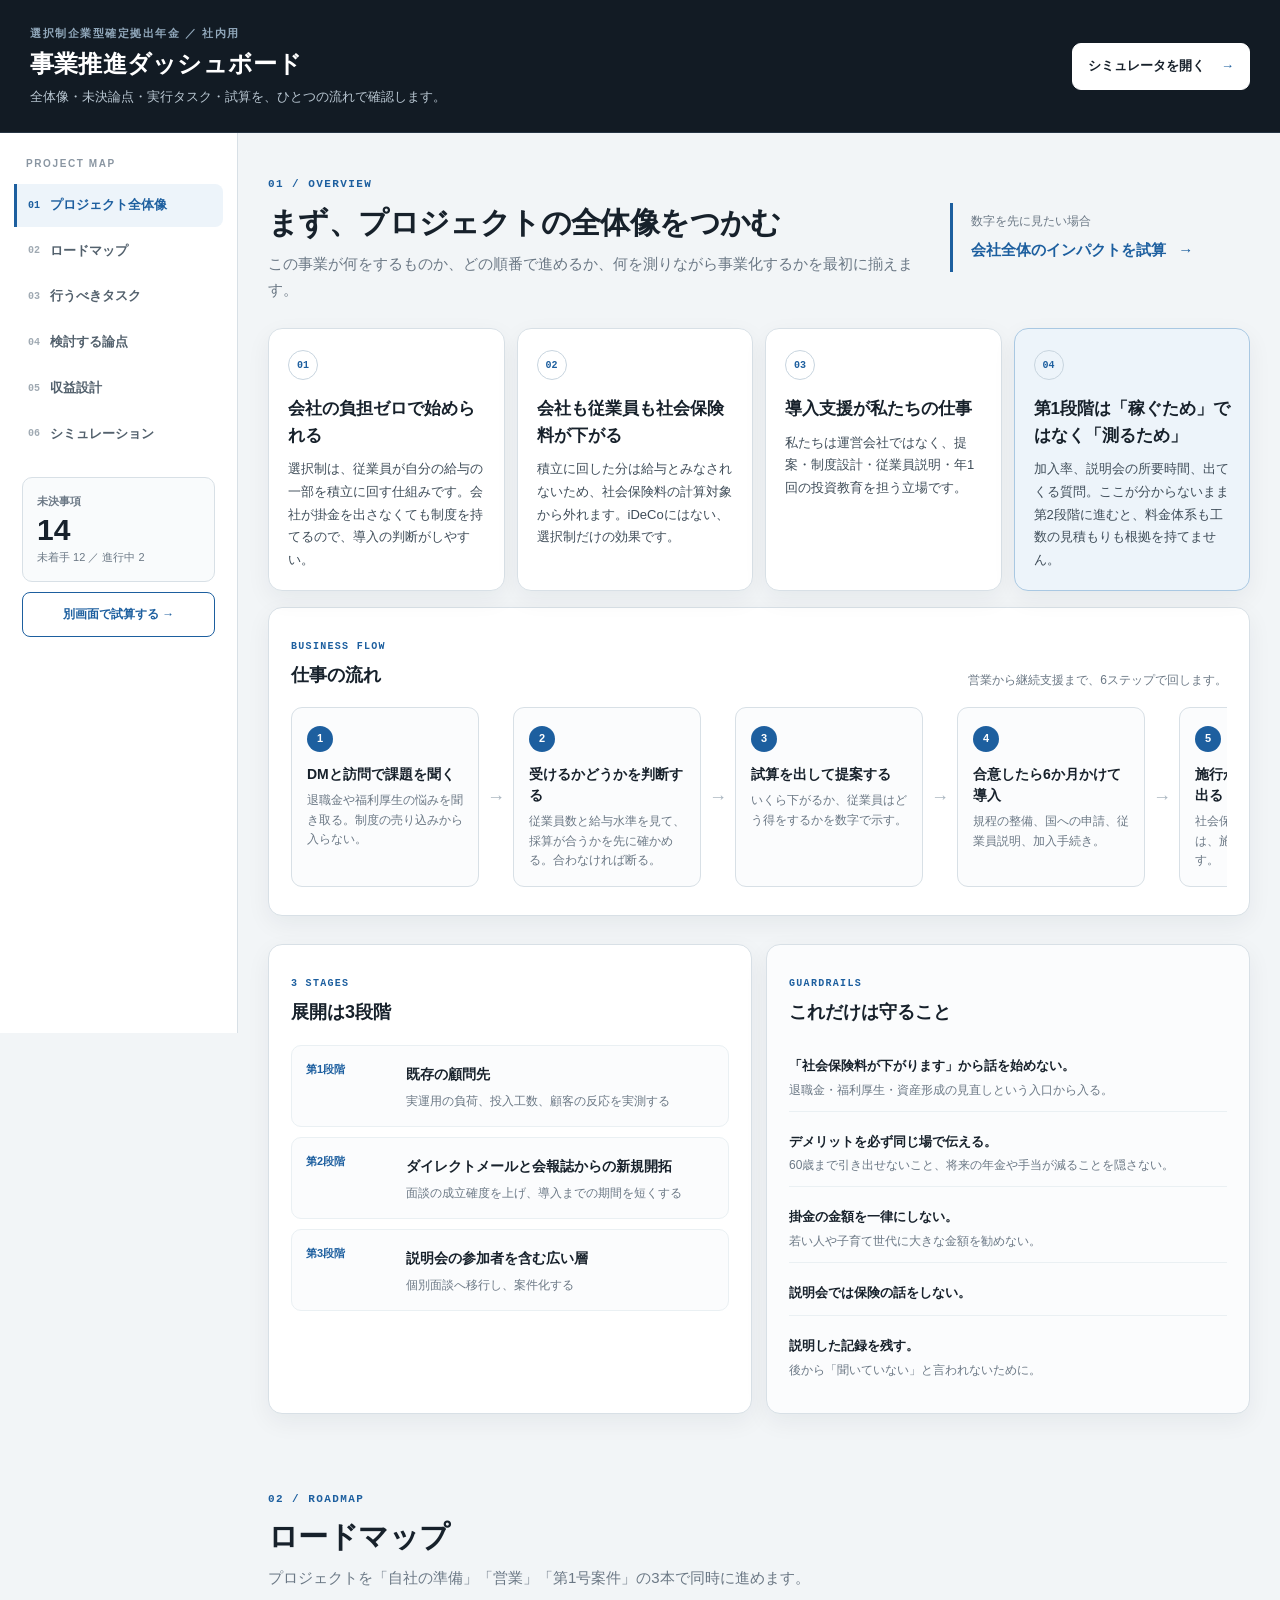
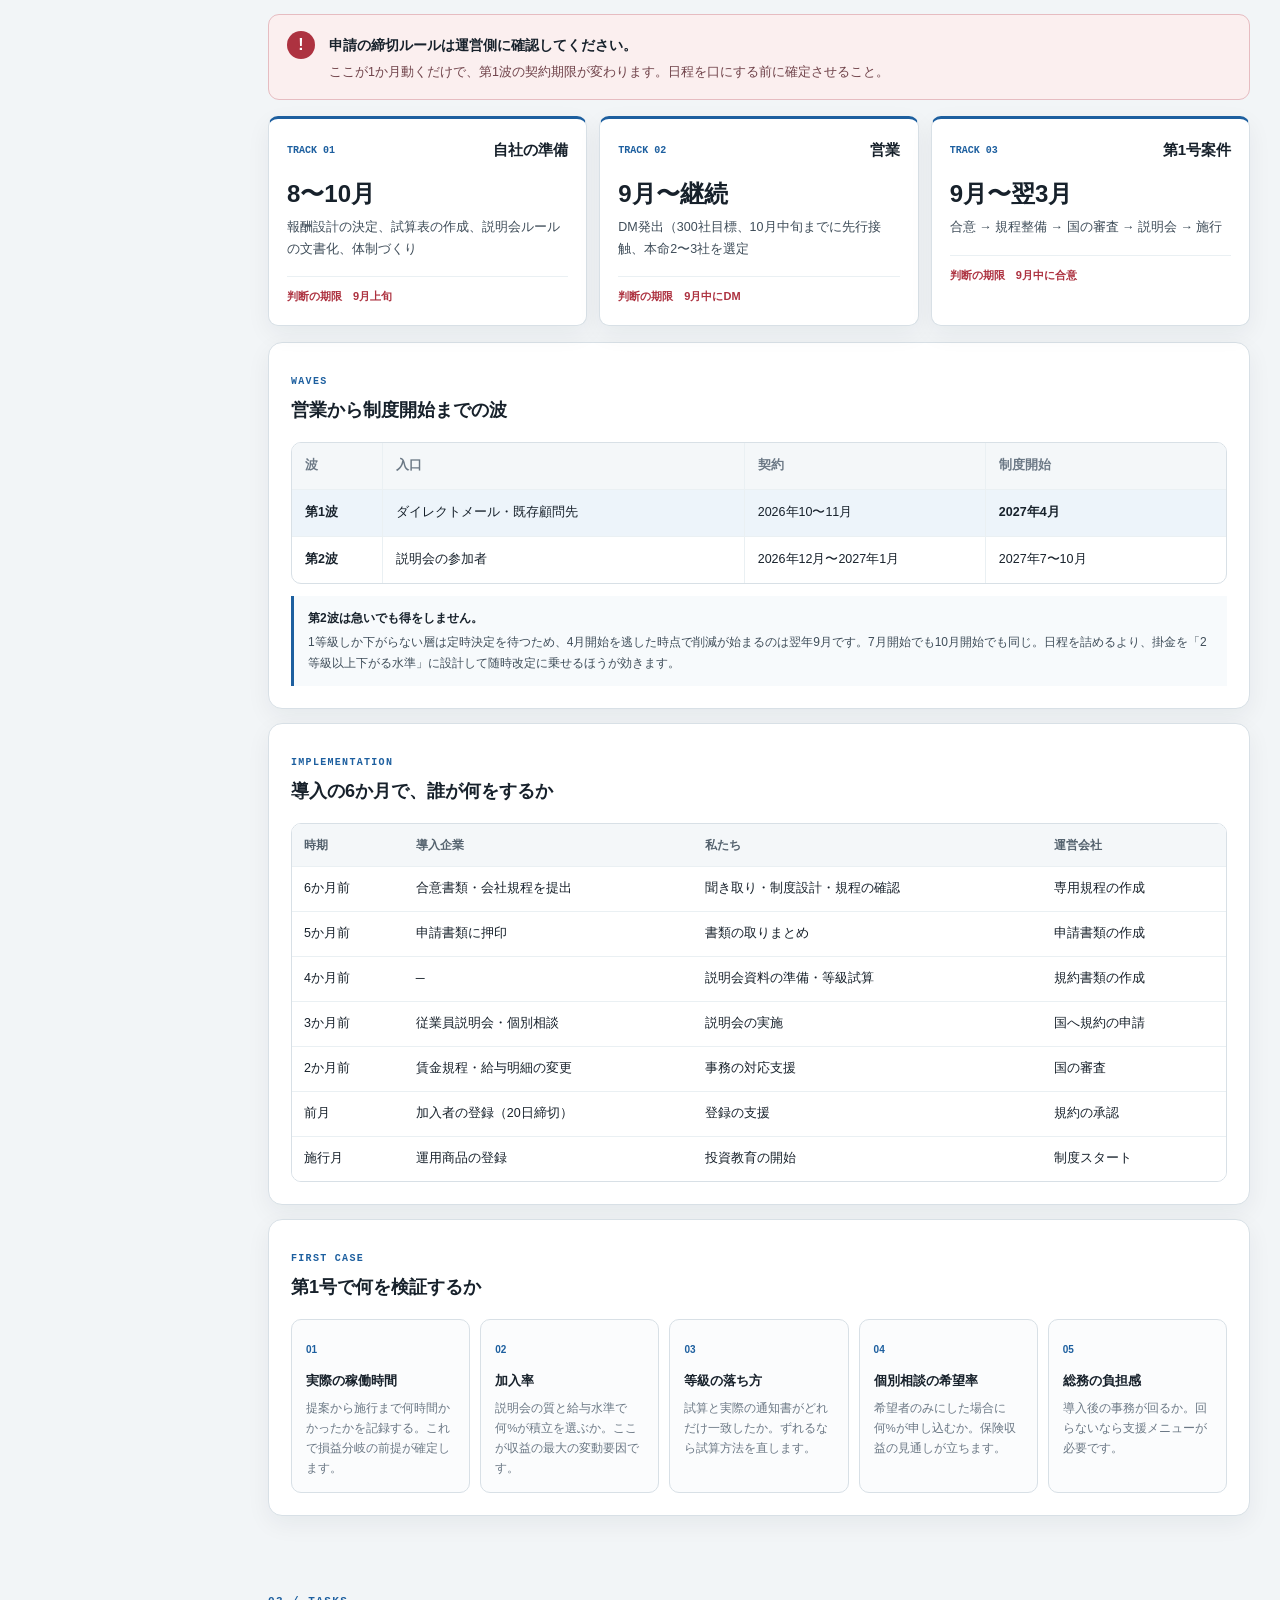
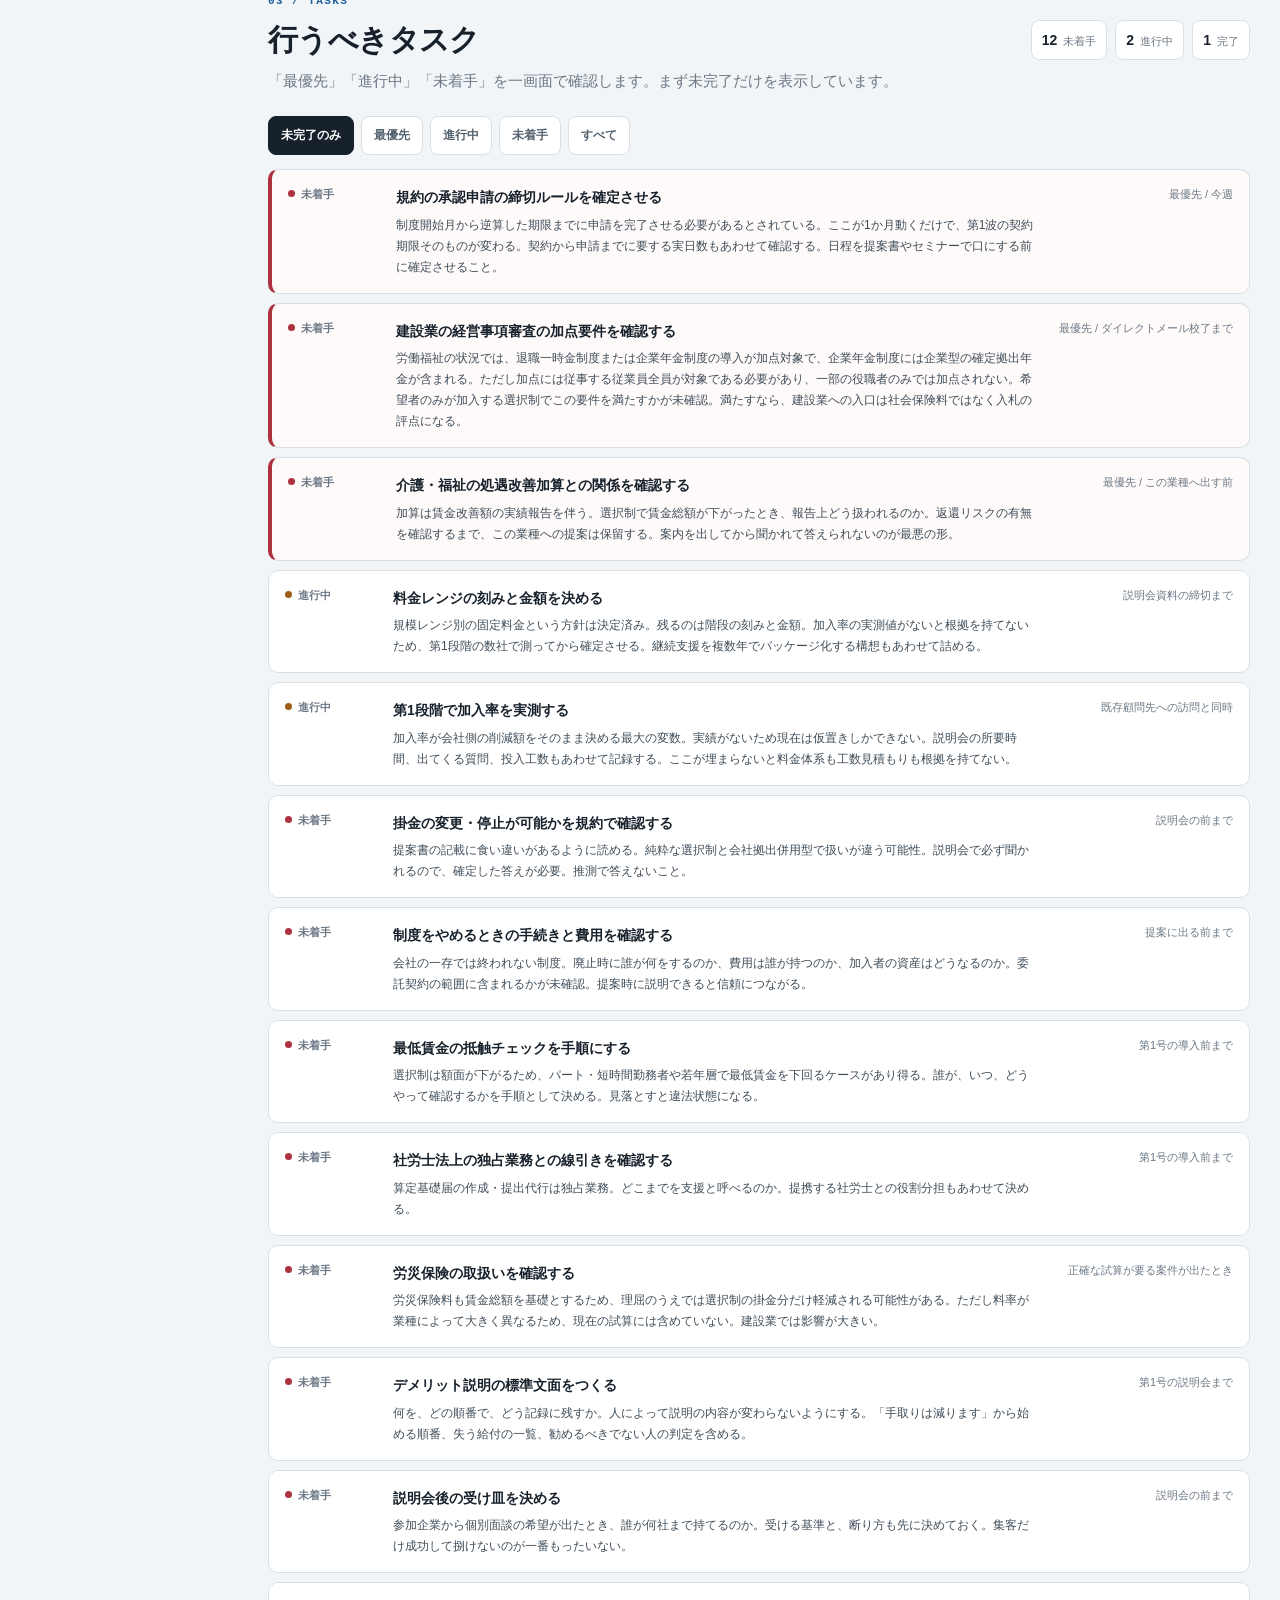
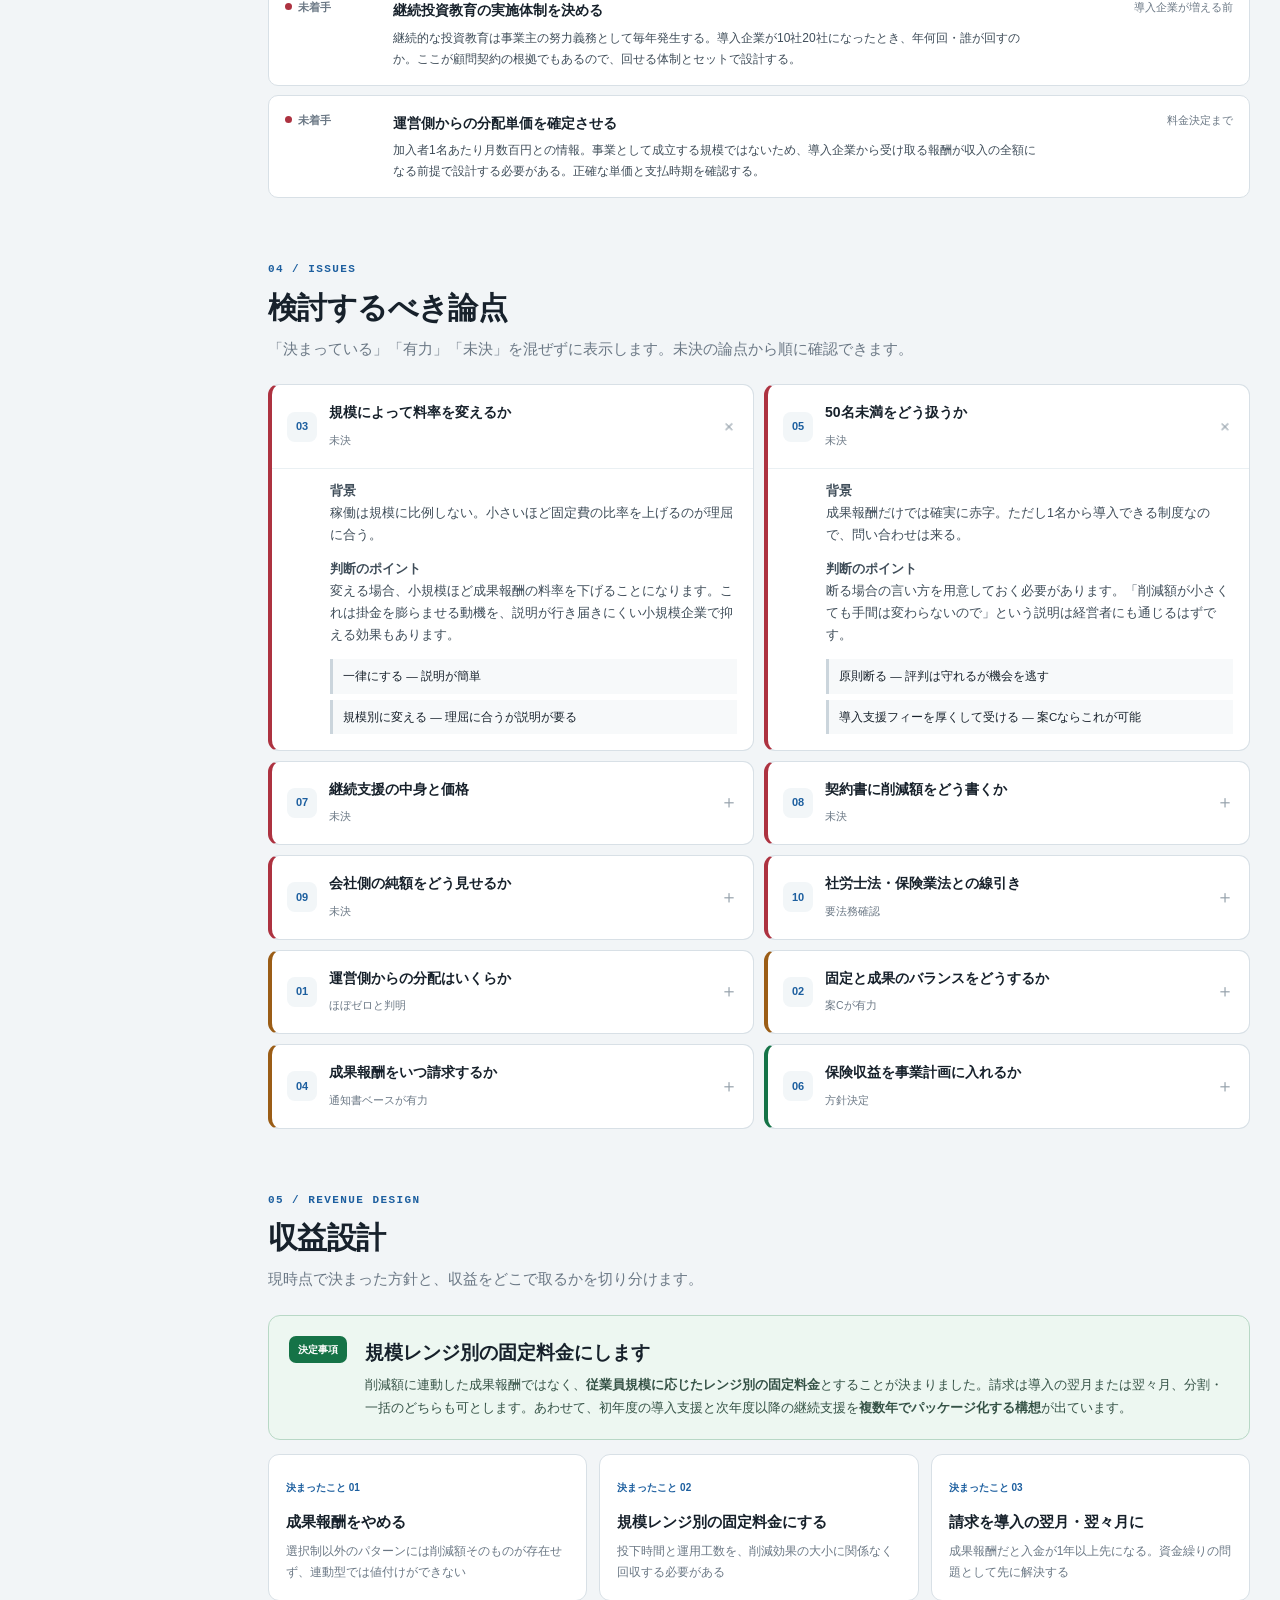
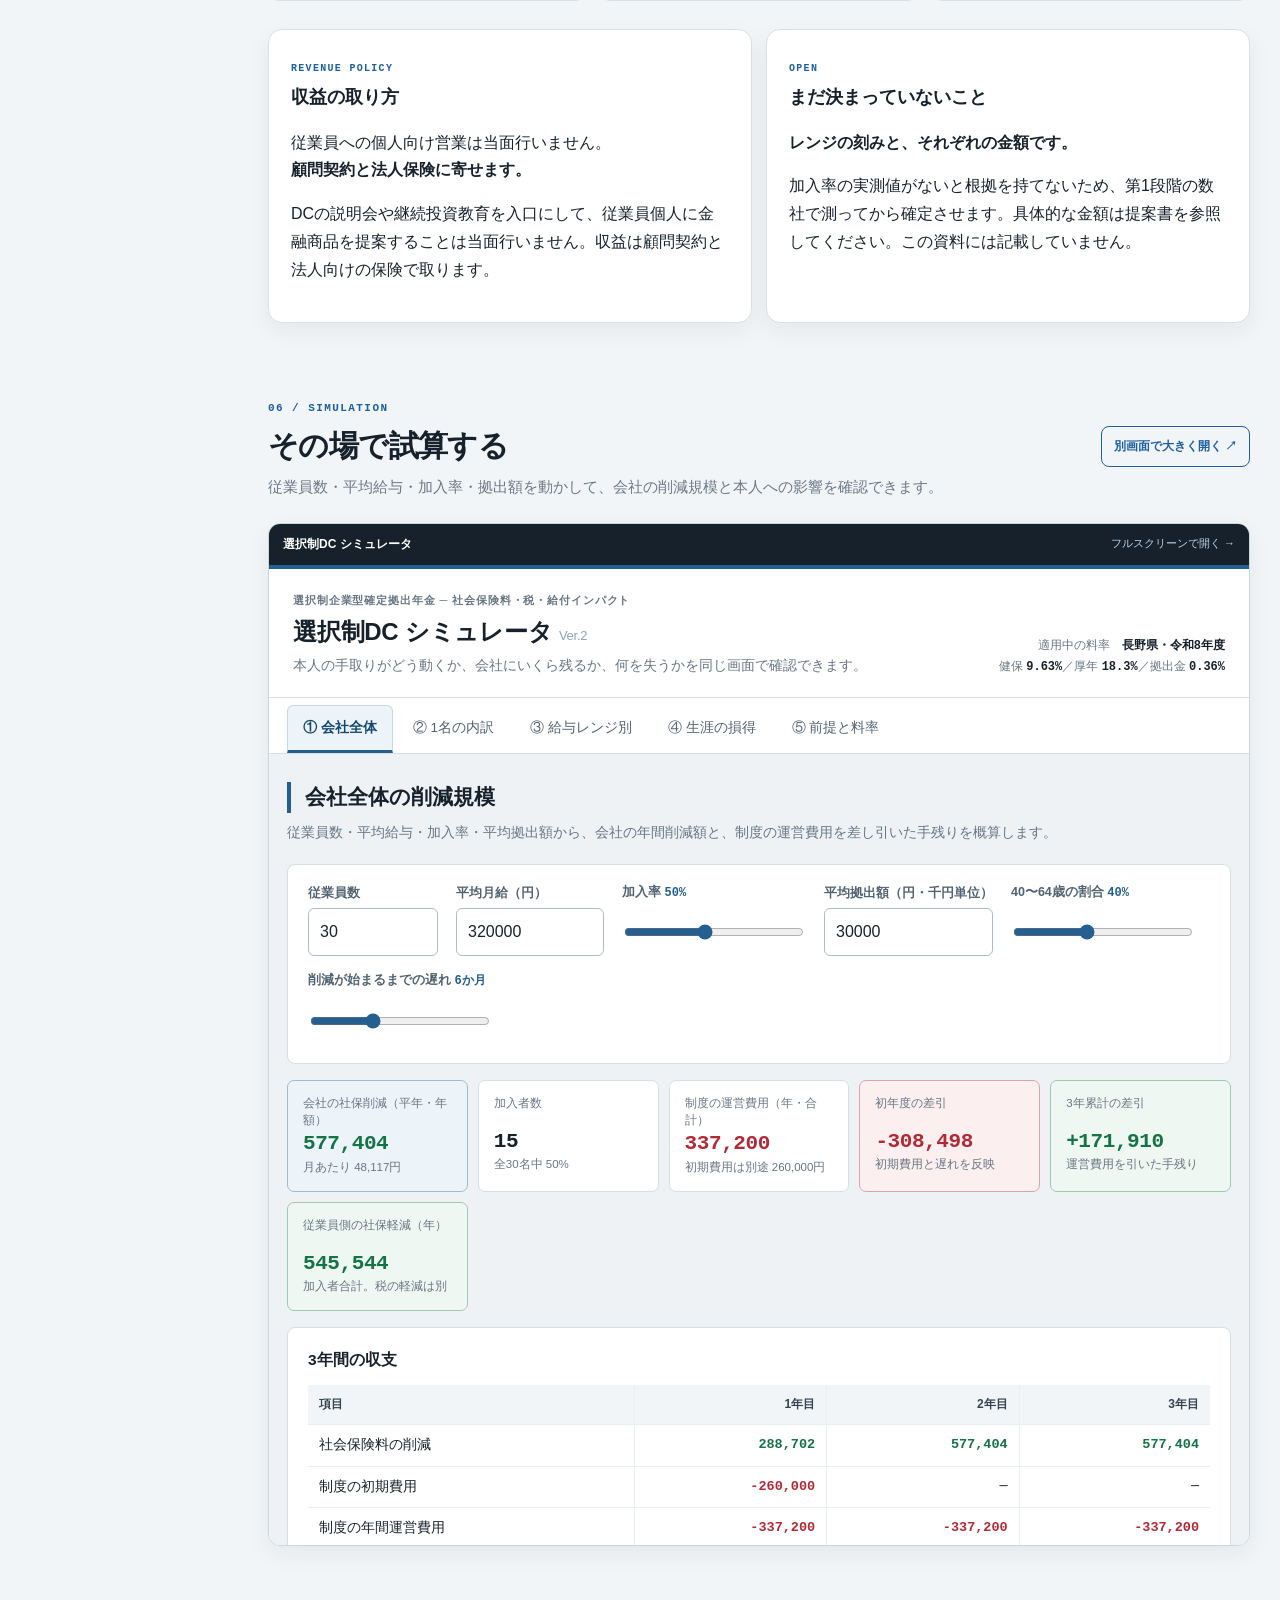
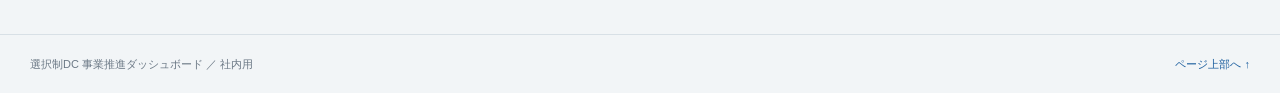
==== commit cefa44e0: "Add files via upload" ====
--- a/index.html
+++ b/index.html
@@ -163,7 +163,7 @@
         <article class="track-card">
           <div class="track-top"><span>TRACK 02</span><b>営業</b></div>
           <div class="track-time">9月〜継続</div>
-          <p>DM発出（300〜500社）、10月中旬までに先行接触、本命2〜3社を選定</p>
+          <p>DM発出（300社目標、10月中旬までに先行接触、本命2〜3社を選定</p>
           <div class="track-deadline">判断の期限　9月中にDM</div>
         </article>
         <article class="track-card">
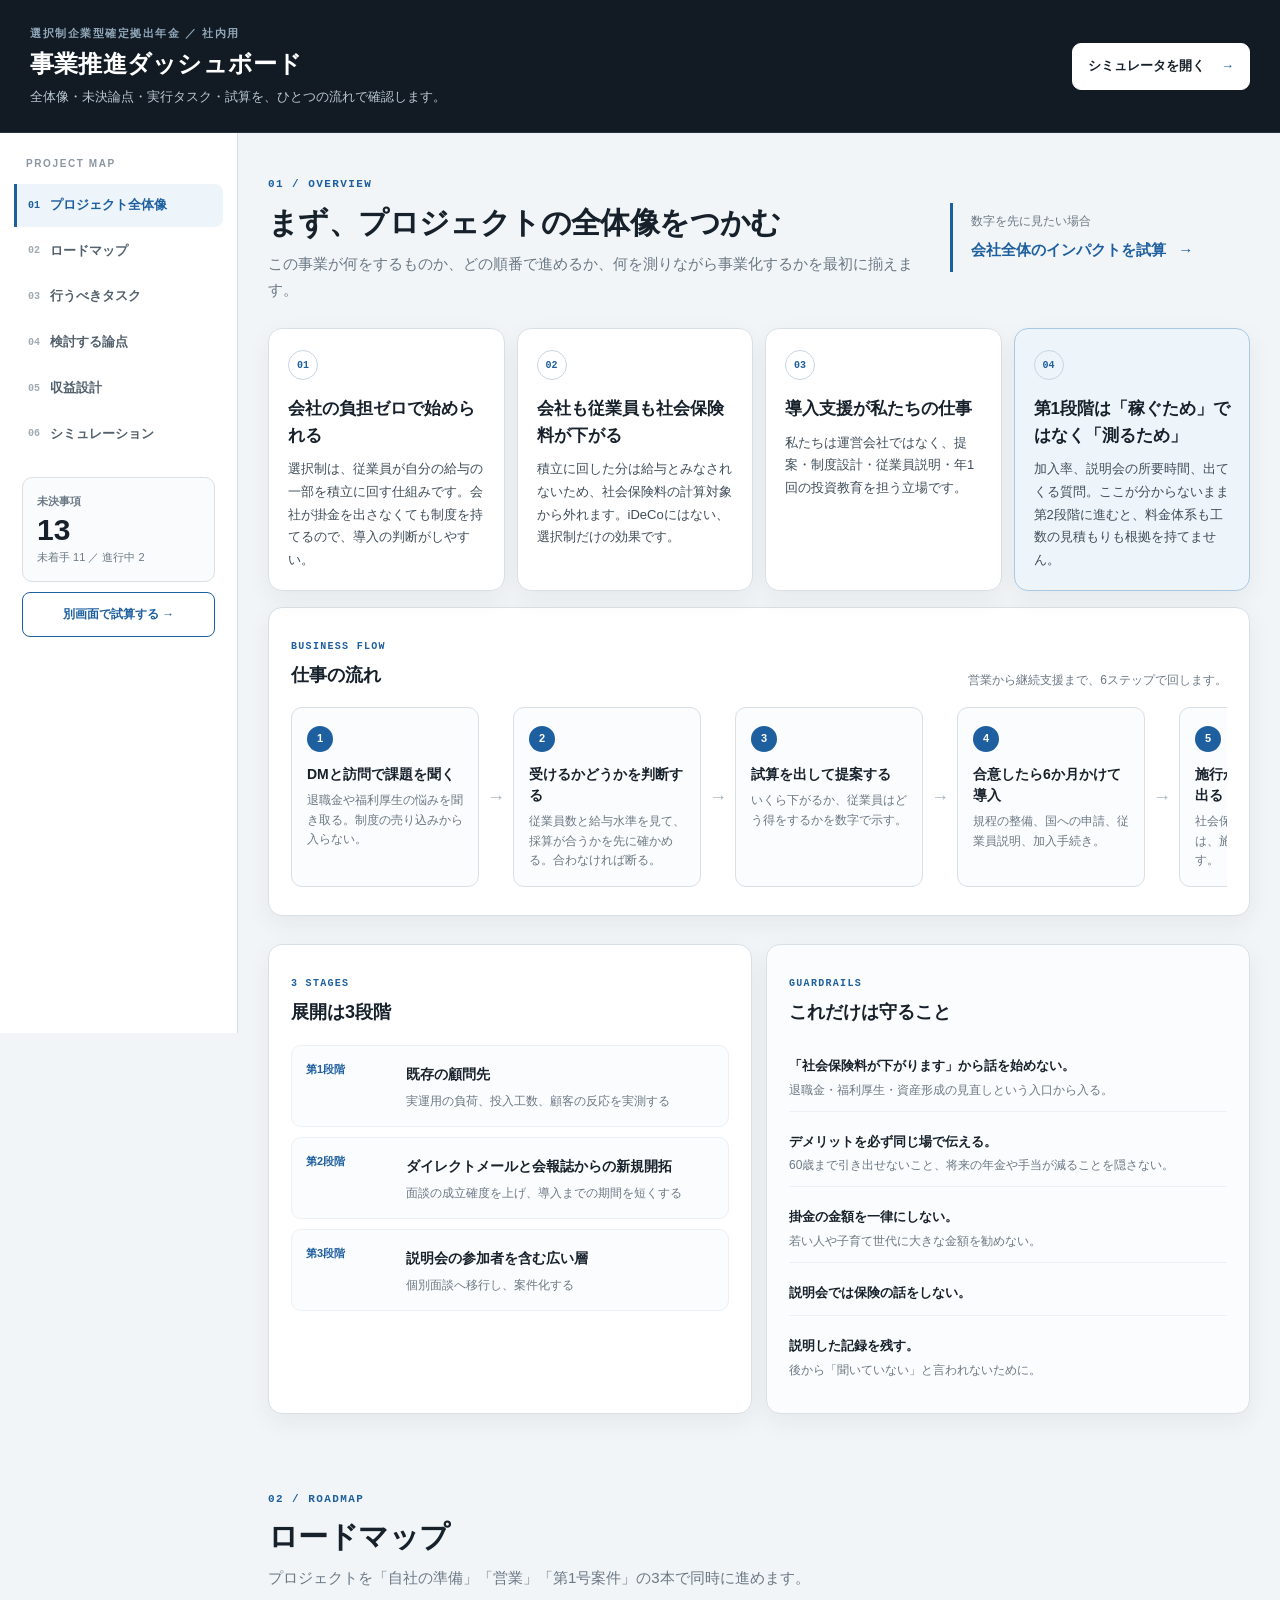
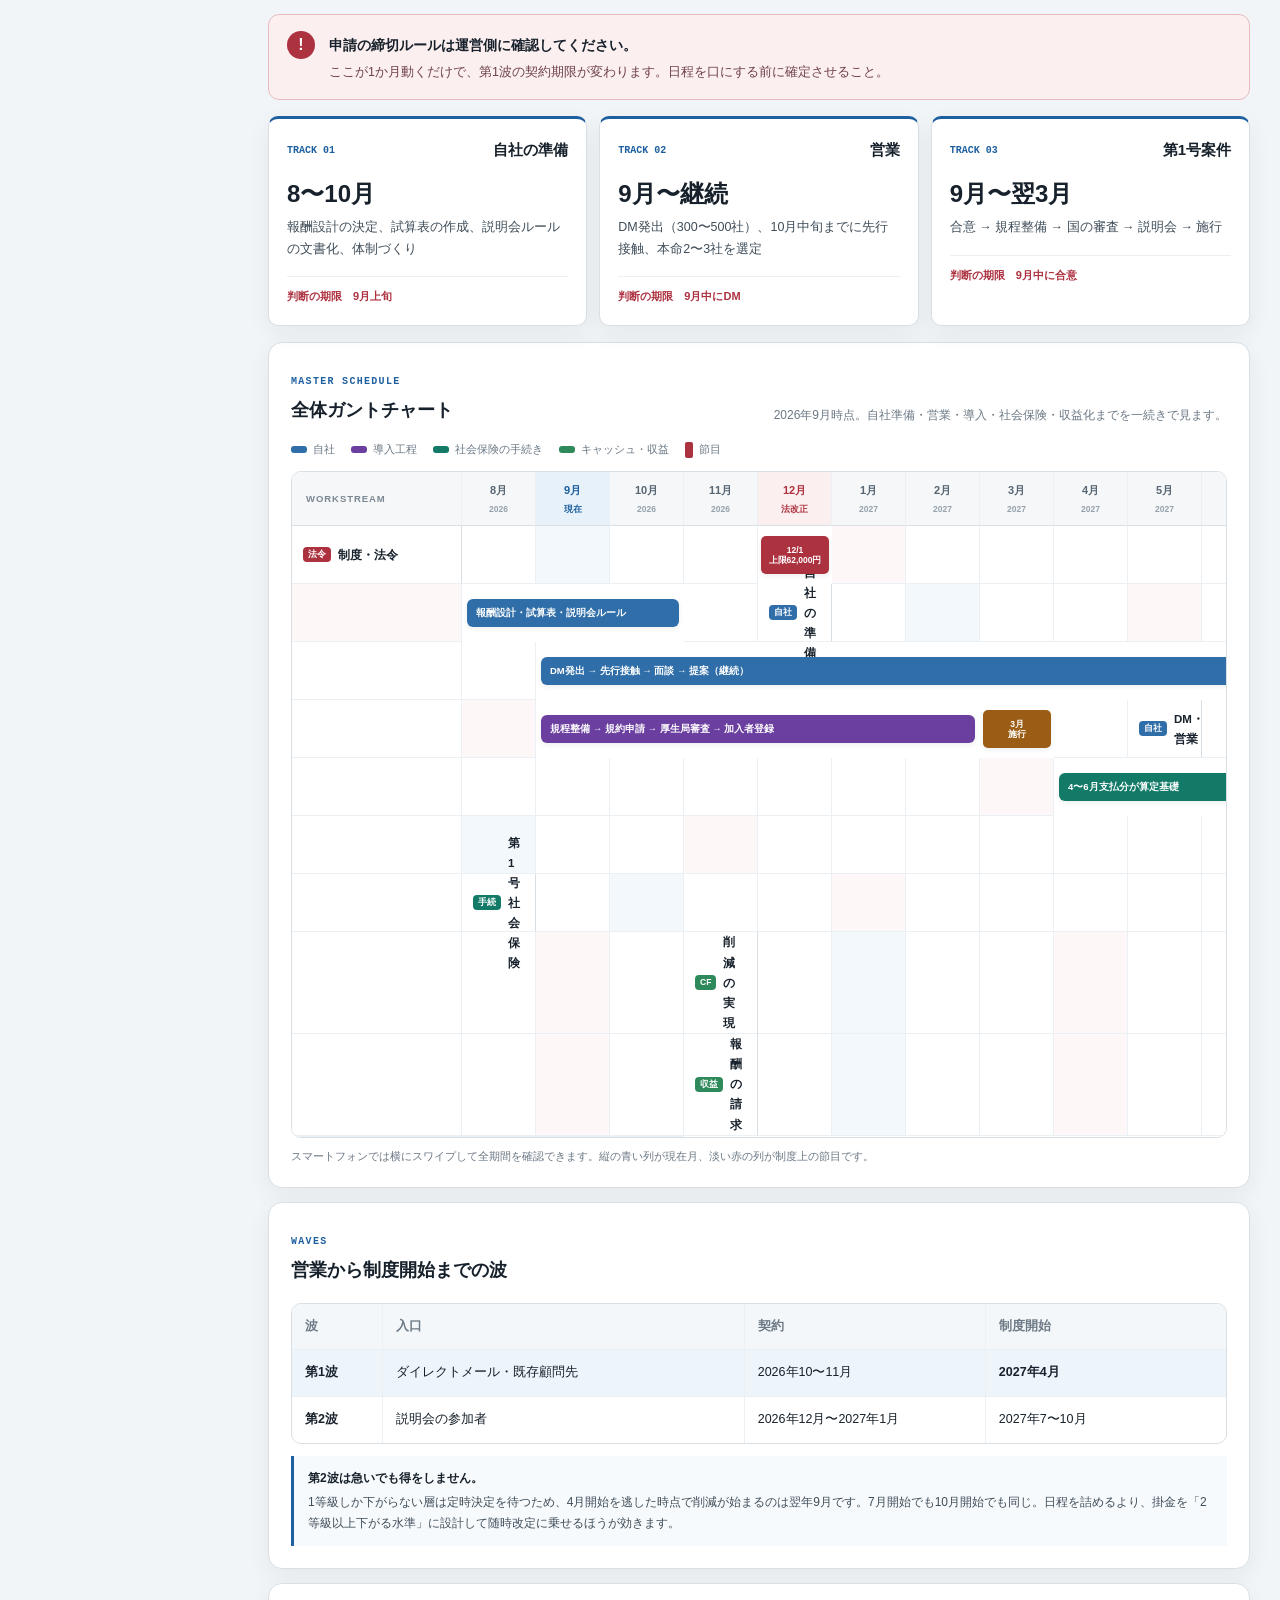
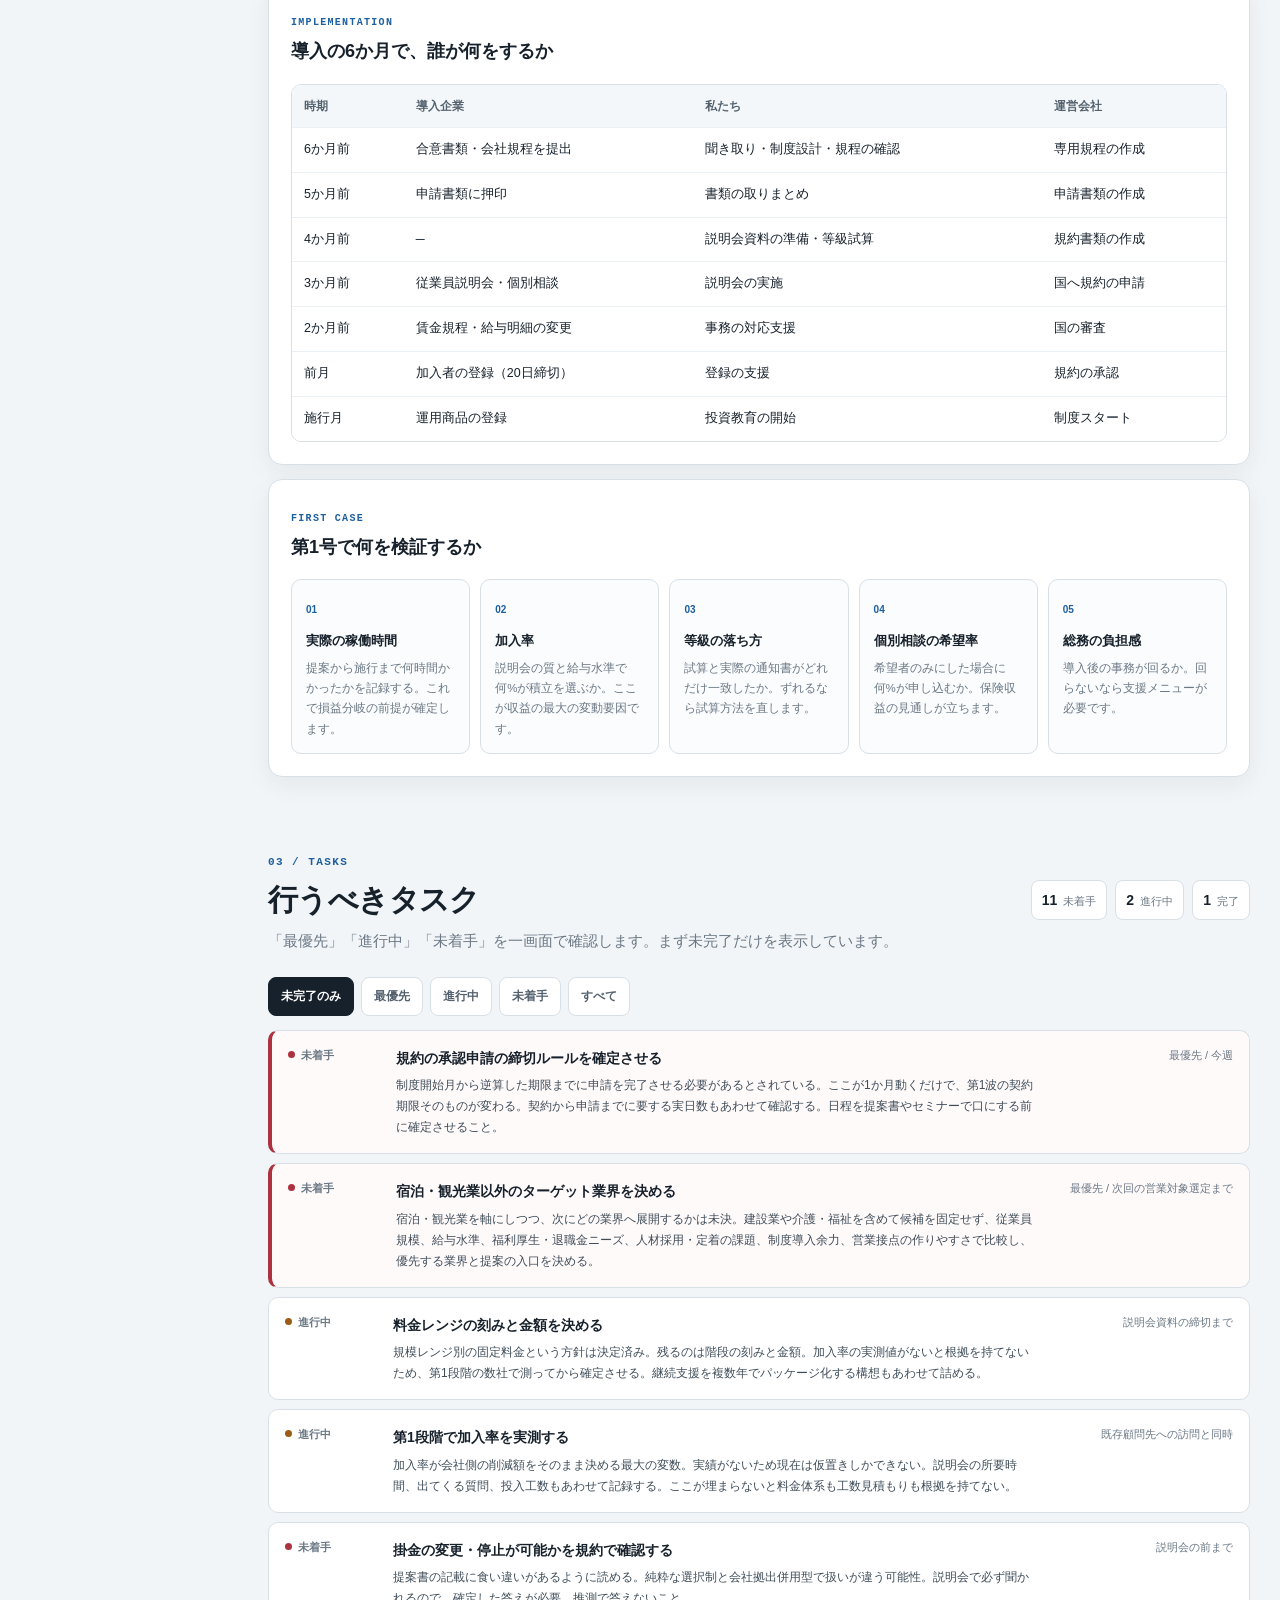
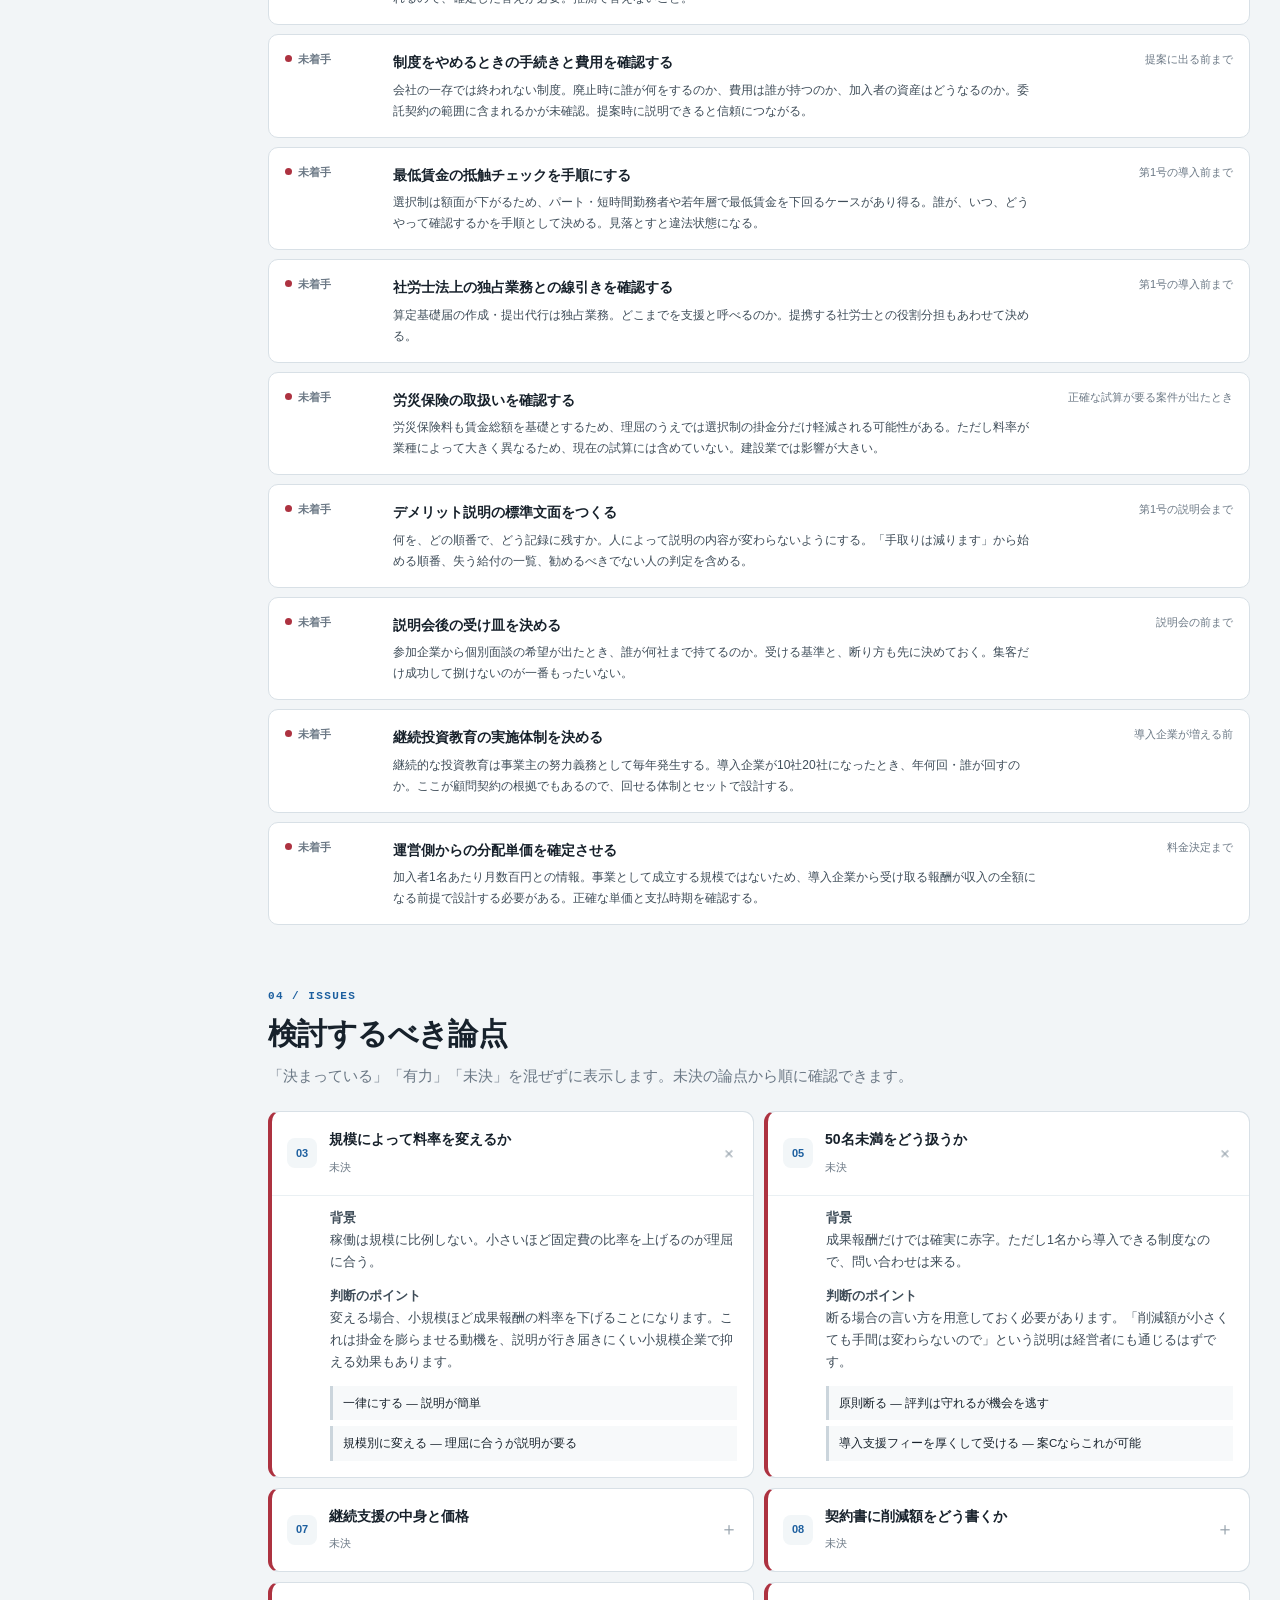
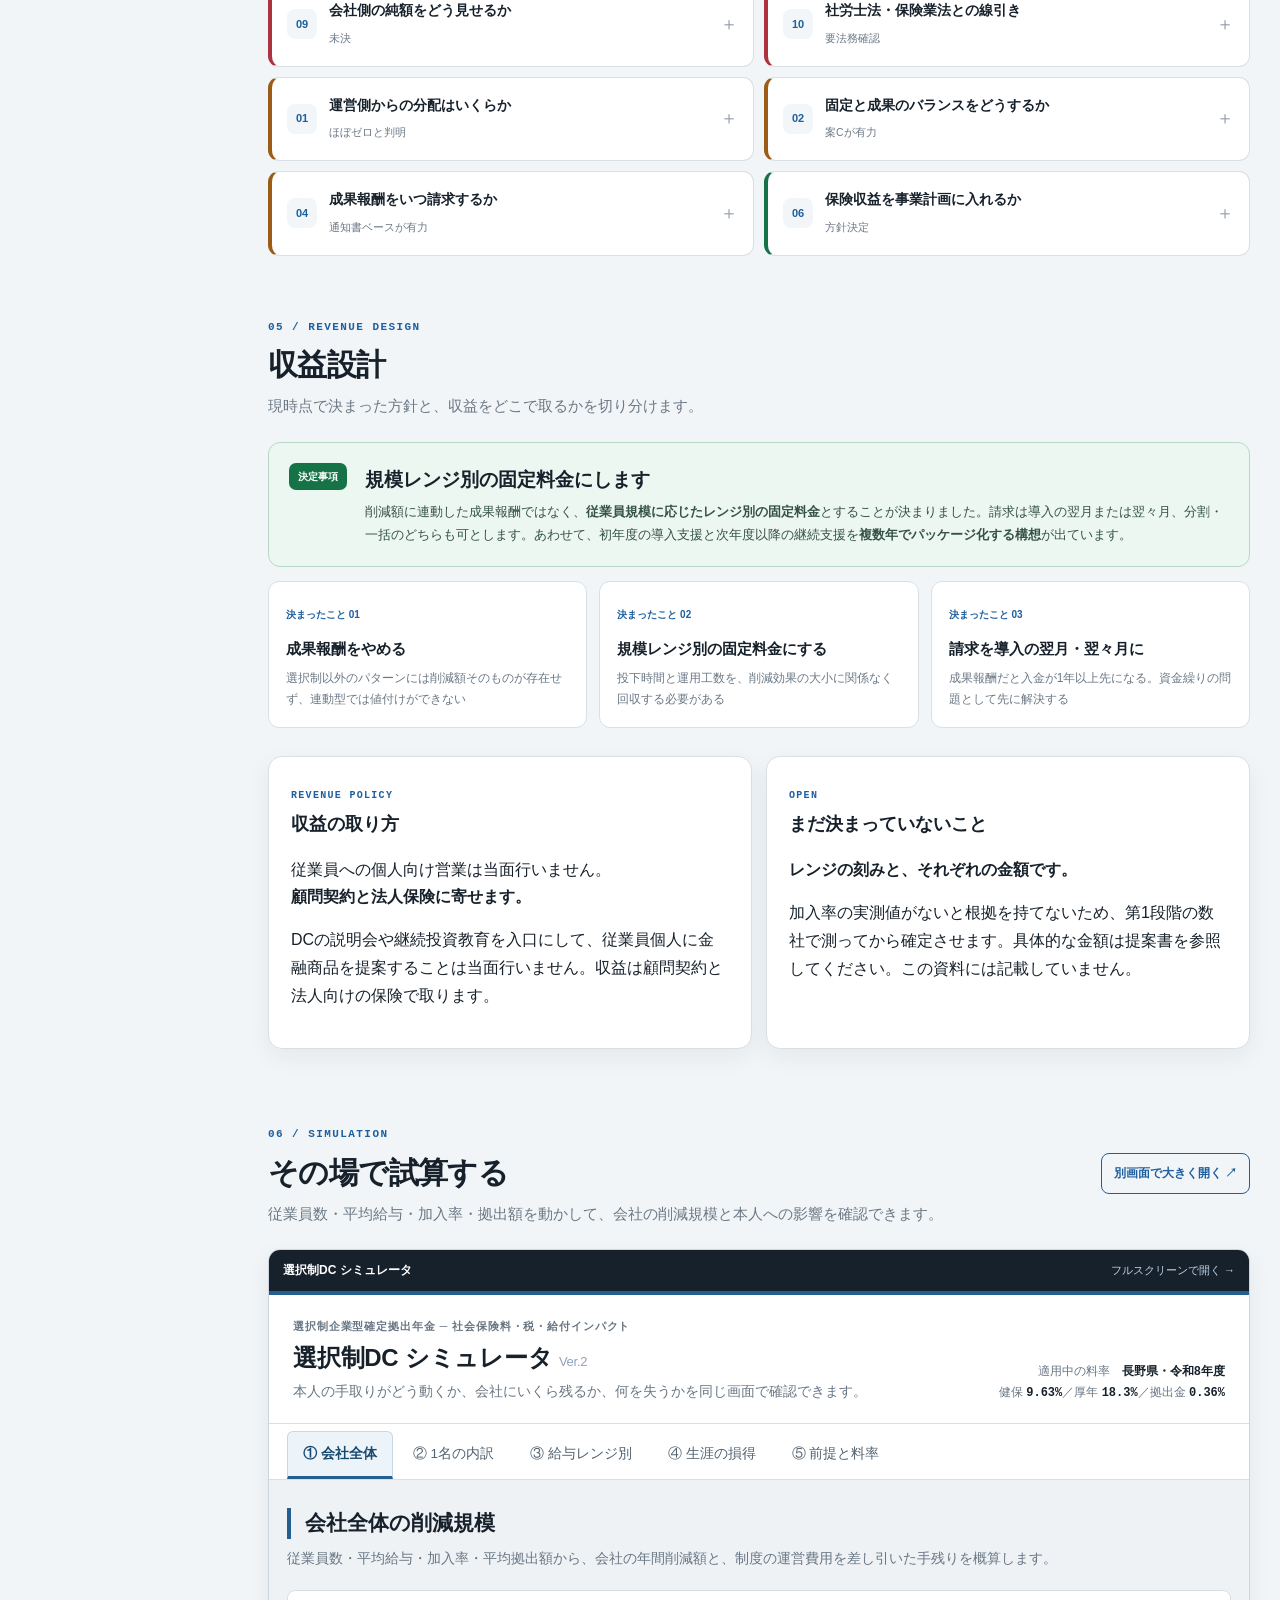
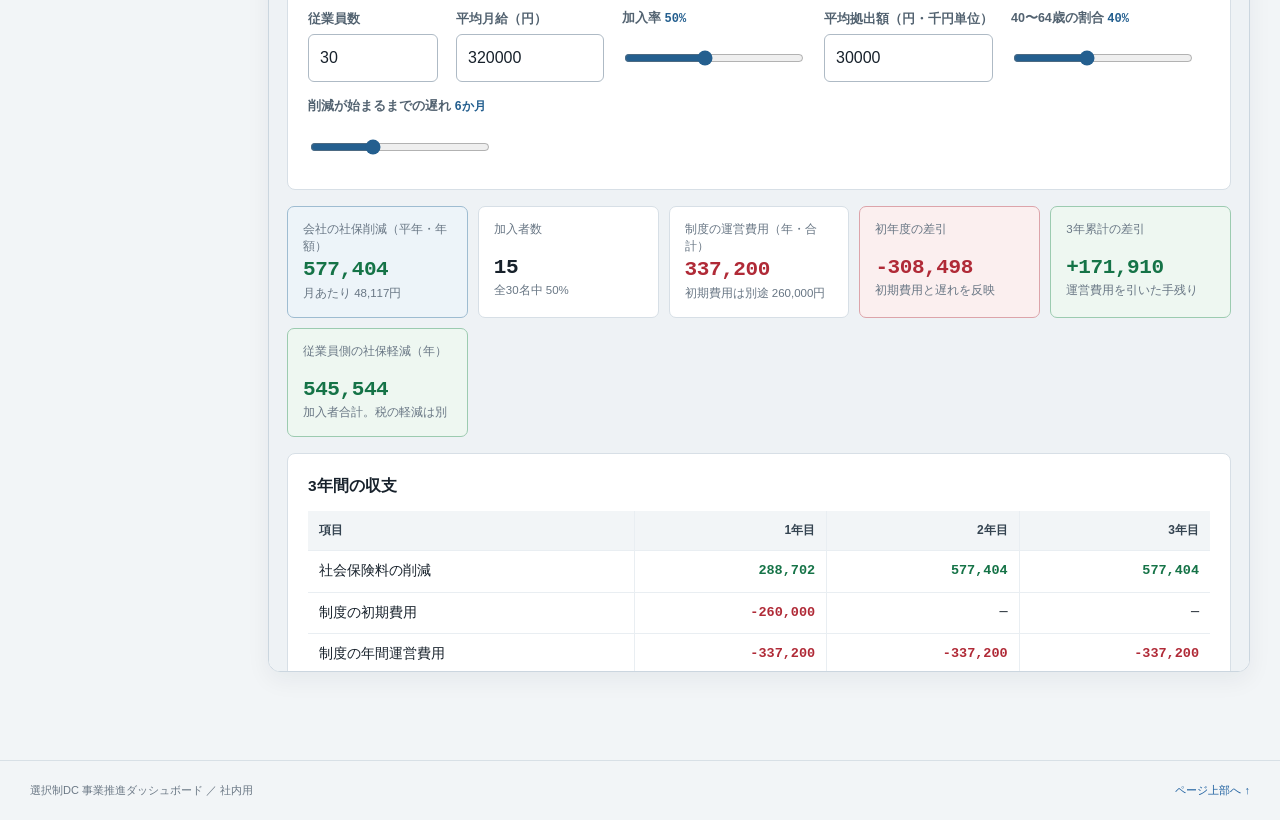
==== commit 432871db: "Add files via upload" ====
--- a/index.html
+++ b/index.html
@@ -42,8 +42,8 @@
 
     <div class="side-status">
       <div class="status-label">未決事項</div>
-      <div class="status-number">14</div>
-      <div class="status-note">未着手 12 ／ 進行中 2</div>
+      <div class="status-number">13</div>
+      <div class="status-note">未着手 11 ／ 進行中 2</div>
     </div>
 
     <a class="side-sim" href="simulator.html">別画面で試算する →</a>
@@ -163,7 +163,7 @@
         <article class="track-card">
           <div class="track-top"><span>TRACK 02</span><b>営業</b></div>
           <div class="track-time">9月〜継続</div>
-          <p>DM発出（300社目標、10月中旬までに先行接触、本命2〜3社を選定</p>
+          <p>DM発出（300〜500社）、10月中旬までに先行接触、本命2〜3社を選定</p>
           <div class="track-deadline">判断の期限　9月中にDM</div>
         </article>
         <article class="track-card">
@@ -172,6 +172,55 @@
           <p>合意 → 規程整備 → 国の審査 → 説明会 → 施行</p>
           <div class="track-deadline">判断の期限　9月中に合意</div>
         </article>
+      </div>
+
+      <div class="panel gantt-panel">
+        <div class="panel-heading">
+          <div><span class="panel-label">MASTER SCHEDULE</span><h3>全体ガントチャート</h3></div>
+          <p>2026年9月時点。自社準備・営業・導入・社会保険・収益化までを一続きで見ます。</p>
+        </div>
+        <div class="gantt-legend" aria-label="ガントチャート凡例">
+          <span><i class="legend-swatch legend-swatch--self"></i>自社</span>
+          <span><i class="legend-swatch legend-swatch--project"></i>導入工程</span>
+          <span><i class="legend-swatch legend-swatch--insurance"></i>社会保険の手続き</span>
+          <span><i class="legend-swatch legend-swatch--cash"></i>キャッシュ・収益</span>
+          <span><i class="legend-flag"></i>節目</span>
+        </div>
+        <div class="gantt-scroll" role="region" aria-label="全体スケジュール。横にスクロールできます" tabindex="0">
+          <div class="gantt-chart">
+            <div class="gantt-corner">WORKSTREAM</div>
+            <div class="gantt-month">8月<small>2026</small></div><div class="gantt-month gantt-month--now">9月<small>現在</small></div><div class="gantt-month">10月<small>2026</small></div><div class="gantt-month">11月<small>2026</small></div><div class="gantt-month gantt-month--key">12月<small>法改正</small></div><div class="gantt-month">1月<small>2027</small></div><div class="gantt-month">2月<small>2027</small></div><div class="gantt-month">3月<small>2027</small></div><div class="gantt-month">4月<small>2027</small></div><div class="gantt-month">5月<small>2027</small></div><div class="gantt-month">6月<small>2027</small></div><div class="gantt-month">7月<small>2027</small></div><div class="gantt-month">8月<small>2027</small></div><div class="gantt-month gantt-month--key">9月<small>等級改定</small></div><div class="gantt-month">10月<small>2027</small></div>
+
+            <div class="gantt-label"><span class="work-badge work-badge--law">法令</span>制度・法令</div>
+            <div class="gantt-cell"></div><div class="gantt-cell gantt-cell--now"></div><div class="gantt-cell"></div><div class="gantt-cell"></div><div class="gantt-cell gantt-cell--key"></div><div class="gantt-cell"></div><div class="gantt-cell"></div><div class="gantt-cell"></div><div class="gantt-cell"></div><div class="gantt-cell"></div><div class="gantt-cell"></div><div class="gantt-cell"></div><div class="gantt-cell"></div><div class="gantt-cell gantt-cell--key"></div><div class="gantt-cell"></div>
+            <div class="gantt-flag gantt-flag--law" style="grid-column:6;grid-row:2">12/1<br>上限62,000円</div><div class="gantt-flag gantt-flag--law" style="grid-column:15;grid-row:2">9/1<br>厚年上限68万</div>
+
+            <div class="gantt-label"><span class="work-badge work-badge--self">自社</span>自社の準備</div>
+            <div class="gantt-cell"></div><div class="gantt-cell gantt-cell--now"></div><div class="gantt-cell"></div><div class="gantt-cell"></div><div class="gantt-cell gantt-cell--key"></div><div class="gantt-cell"></div><div class="gantt-cell"></div><div class="gantt-cell"></div><div class="gantt-cell"></div><div class="gantt-cell"></div><div class="gantt-cell"></div><div class="gantt-cell"></div><div class="gantt-cell"></div><div class="gantt-cell gantt-cell--key"></div><div class="gantt-cell"></div>
+            <div class="gantt-bar gantt-bar--self" style="grid-column:2 / 5;grid-row:3">報酬設計・試算表・説明会ルール</div>
+
+            <div class="gantt-label"><span class="work-badge work-badge--self">自社</span>DM・営業</div>
+            <div class="gantt-cell"></div><div class="gantt-cell gantt-cell--now"></div><div class="gantt-cell"></div><div class="gantt-cell"></div><div class="gantt-cell gantt-cell--key"></div><div class="gantt-cell"></div><div class="gantt-cell"></div><div class="gantt-cell"></div><div class="gantt-cell"></div><div class="gantt-cell"></div><div class="gantt-cell"></div><div class="gantt-cell"></div><div class="gantt-cell"></div><div class="gantt-cell gantt-cell--key"></div><div class="gantt-cell"></div>
+            <div class="gantt-bar gantt-bar--self" style="grid-column:3 / 17;grid-row:4">DM発出 → 先行接触 → 面談 → 提案（継続）</div>
+
+            <div class="gantt-label"><span class="work-badge work-badge--project">案件</span>第1号 導入工程</div>
+            <div class="gantt-cell"></div><div class="gantt-cell gantt-cell--now"></div><div class="gantt-cell"></div><div class="gantt-cell"></div><div class="gantt-cell gantt-cell--key"></div><div class="gantt-cell"></div><div class="gantt-cell"></div><div class="gantt-cell"></div><div class="gantt-cell"></div><div class="gantt-cell"></div><div class="gantt-cell"></div><div class="gantt-cell"></div><div class="gantt-cell"></div><div class="gantt-cell gantt-cell--key"></div><div class="gantt-cell"></div>
+            <div class="gantt-bar gantt-bar--project" style="grid-column:3 / 9;grid-row:5">規程整備 → 規約申請 → 厚生局審査 → 加入者登録</div><div class="gantt-flag gantt-flag--amber" style="grid-column:9;grid-row:5">3月<br>施行</div>
+
+            <div class="gantt-label"><span class="work-badge work-badge--insurance">手続</span>第1号 社会保険</div>
+            <div class="gantt-cell"></div><div class="gantt-cell gantt-cell--now"></div><div class="gantt-cell"></div><div class="gantt-cell"></div><div class="gantt-cell gantt-cell--key"></div><div class="gantt-cell"></div><div class="gantt-cell"></div><div class="gantt-cell"></div><div class="gantt-cell"></div><div class="gantt-cell"></div><div class="gantt-cell"></div><div class="gantt-cell"></div><div class="gantt-cell"></div><div class="gantt-cell gantt-cell--key"></div><div class="gantt-cell"></div>
+            <div class="gantt-bar gantt-bar--insurance" style="grid-column:10 / 13;grid-row:6">4〜6月支払分が算定基礎</div><div class="gantt-flag gantt-flag--amber" style="grid-column:13;grid-row:6">算定<br>基礎届</div><div class="gantt-flag gantt-flag--insurance" style="grid-column:15;grid-row:6">9月<br>等級改定</div>
+
+            <div class="gantt-label"><span class="work-badge work-badge--cash">CF</span>削減の実現</div>
+            <div class="gantt-cell"></div><div class="gantt-cell gantt-cell--now"></div><div class="gantt-cell"></div><div class="gantt-cell"></div><div class="gantt-cell gantt-cell--key"></div><div class="gantt-cell"></div><div class="gantt-cell"></div><div class="gantt-cell"></div><div class="gantt-cell"></div><div class="gantt-cell"></div><div class="gantt-cell"></div><div class="gantt-cell"></div><div class="gantt-cell"></div><div class="gantt-cell gantt-cell--key"></div><div class="gantt-cell"></div>
+            <div class="gantt-flag gantt-flag--cash" style="grid-column:14;grid-row:7">8月<br>通知書</div><div class="gantt-flag gantt-flag--cash" style="grid-column:16;grid-row:7">10月<br>CF実現</div>
+
+            <div class="gantt-label"><span class="work-badge work-badge--cash">収益</span>報酬の請求</div>
+            <div class="gantt-cell"></div><div class="gantt-cell gantt-cell--now"></div><div class="gantt-cell"></div><div class="gantt-cell"></div><div class="gantt-cell gantt-cell--key"></div><div class="gantt-cell"></div><div class="gantt-cell"></div><div class="gantt-cell"></div><div class="gantt-cell"></div><div class="gantt-cell"></div><div class="gantt-cell"></div><div class="gantt-cell"></div><div class="gantt-cell"></div><div class="gantt-cell gantt-cell--key"></div><div class="gantt-cell"></div>
+            <div class="gantt-bar gantt-bar--cash" style="grid-column:14 / 17;grid-row:8">通知書ベースで請求</div>
+          </div>
+        </div>
+        <p class="gantt-hint">スマートフォンでは横にスワイプして全期間を確認できます。縦の青い列が現在月、淡い赤の列が制度上の節目です。</p>
       </div>
 
       <div class="panel">
@@ -237,7 +286,7 @@
           <p class="section-lead">「最優先」「進行中」「未着手」を一画面で確認します。まず未完了だけを表示しています。</p>
         </div>
         <div class="task-summary">
-          <span><b>12</b> 未着手</span>
+          <span><b>11</b> 未着手</span>
           <span><b>2</b> 進行中</span>
           <span><b>1</b> 完了</span>
         </div>
@@ -259,13 +308,8 @@
         </article>
         <article class="task-card" data-status="todo" data-priority="priority">
           <div class="task-status"><span class="dot dot--red"></span>未着手</div>
-          <div class="task-body"><h3>建設業の経営事項審査の加点要件を確認する</h3><p>労働福祉の状況では、退職一時金制度または企業年金制度の導入が加点対象で、企業年金制度には企業型の確定拠出年金が含まれる。ただし加点には従事する従業員全員が対象である必要があり、一部の役職者のみでは加点されない。希望者のみが加入する選択制でこの要件を満たすかが未確認。満たすなら、建設業への入口は社会保険料ではなく入札の評点になる。</p></div>
-          <div class="task-due">最優先 / ダイレクトメール校了まで</div>
-        </article>
-        <article class="task-card" data-status="todo" data-priority="priority">
-          <div class="task-status"><span class="dot dot--red"></span>未着手</div>
-          <div class="task-body"><h3>介護・福祉の処遇改善加算との関係を確認する</h3><p>加算は賃金改善額の実績報告を伴う。選択制で賃金総額が下がったとき、報告上どう扱われるのか。返還リスクの有無を確認するまで、この業種への提案は保留する。案内を出してから聞かれて答えられないのが最悪の形。</p></div>
-          <div class="task-due">最優先 / この業種へ出す前</div>
+          <div class="task-body"><h3>宿泊・観光業以外のターゲット業界を決める</h3><p>宿泊・観光業を軸にしつつ、次にどの業界へ展開するかは未決。建設業や介護・福祉を含めて候補を固定せず、従業員規模、給与水準、福利厚生・退職金ニーズ、人材採用・定着の課題、制度導入余力、営業接点の作りやすさで比較し、優先する業界と提案の入口を決める。</p></div>
+          <div class="task-due">最優先 / 次回の営業対象選定まで</div>
         </article>
         <article class="task-card" data-status="doing">
           <div class="task-status"><span class="dot dot--amber"></span>進行中</div>
--- a/styles.css
+++ b/styles.css
@@ -626,6 +626,22 @@
   font-size:11px;
 }
 .footer a{text-decoration:none;color:var(--blue)}
+
+
+/* Master Gantt */
+.gantt-panel{overflow:hidden}
+.gantt-legend{display:flex;flex-wrap:wrap;gap:10px 16px;margin:-2px 0 12px;color:var(--muted);font-size:11px}
+.gantt-legend span{display:flex;align-items:center;gap:6px}
+.legend-swatch{display:inline-block;width:16px;height:7px;border-radius:3px}.legend-swatch--self{background:#2f6ea8}.legend-swatch--project{background:#6b3fa0}.legend-swatch--insurance{background:#137a68}.legend-swatch--cash{background:#2f8a5b}.legend-flag{display:inline-block;width:8px;height:16px;border-radius:2px;background:var(--red)}
+.gantt-scroll{overflow-x:auto;overscroll-behavior-inline:contain;border:1px solid var(--line);border-radius:10px;background:#fff;scrollbar-color:#b8c6d0 #eef2f5}
+.gantt-chart{position:relative;min-width:1280px;display:grid;grid-template-columns:170px repeat(15,minmax(68px,1fr));grid-template-rows:54px repeat(7,58px)}
+.gantt-corner,.gantt-month{position:relative;z-index:2;display:flex;align-items:center;justify-content:center;flex-direction:column;border-bottom:1px solid var(--line);border-right:1px solid var(--line2);background:#f5f7f9;color:#586673;font-size:11px;font-weight:800}
+.gantt-corner{align-items:flex-start;padding-left:14px;color:#7b8791;font-size:9.5px;letter-spacing:.1em}.gantt-month small{display:block;margin-top:2px;color:#97a2ab;font-size:8.5px;font-weight:700}.gantt-month--now{background:#e7f1f9;color:var(--blue)}.gantt-month--now small{color:var(--blue)}.gantt-month--key{background:#fbefef;color:var(--red)}.gantt-month--key small{color:var(--red)}
+.gantt-label{position:relative;z-index:2;display:flex;align-items:center;gap:7px;padding:0 11px;border-bottom:1px solid var(--line2);border-right:1px solid var(--line);background:#fff;font-size:11.5px;font-weight:800}
+.work-badge{flex:0 0 auto;border-radius:4px;padding:2px 5px;color:#fff;font-size:8.5px;font-weight:800;line-height:1.3}.work-badge--law{background:var(--red)}.work-badge--self{background:#2f6ea8}.work-badge--project{background:#6b3fa0}.work-badge--insurance{background:#137a68}.work-badge--cash{background:#2f8a5b}
+.gantt-cell{border-right:1px solid var(--line2);border-bottom:1px solid var(--line2);background:#fff}.gantt-cell--now{background:#f2f8fc}.gantt-cell--key{background:#fdf7f7}
+.gantt-bar{position:relative;z-index:5;align-self:center;height:28px;margin:0 5px;padding:0 9px;display:flex;align-items:center;border-radius:6px;color:#fff;overflow:hidden;white-space:nowrap;text-overflow:ellipsis;font-size:9.5px;font-weight:800;box-shadow:0 2px 5px rgba(23,33,43,.08)}.gantt-bar--self{background:#2f6ea8}.gantt-bar--project{background:#6b3fa0}.gantt-bar--insurance{background:#137a68}.gantt-bar--cash{background:#2f8a5b}
+.gantt-flag{position:relative;z-index:6;align-self:center;min-height:38px;margin:0 3px;padding:4px 3px;display:flex;align-items:center;justify-content:center;border-radius:5px;color:#fff;text-align:center;line-height:1.25;font-size:8.5px;font-weight:800;box-shadow:0 2px 5px rgba(23,33,43,.08)}.gantt-flag--law{background:var(--red)}.gantt-flag--amber{background:var(--amber)}.gantt-flag--insurance{background:#137a68}.gantt-flag--cash{background:#2f8a5b}.gantt-hint{margin:9px 0 0;color:var(--muted);font-size:10.5px}
 
 @media(max-width:1180px){
   .summary-grid{grid-template-columns:1fr 1fr}
@@ -663,6 +679,9 @@
   .sim-frame-wrap iframe{height:1050px}
 }
 @media(max-width:720px){
+  .gantt-panel{padding-left:12px;padding-right:12px}
+  .gantt-chart{min-width:1240px}
+  .gantt-scroll{margin-right:-12px;border-radius:10px 0 0 10px;border-right:0}
   .site-header__inner{align-items:flex-start;padding:18px 16px}
   .site-header h1{font-size:20px}
   .header-copy{font-size:12px}
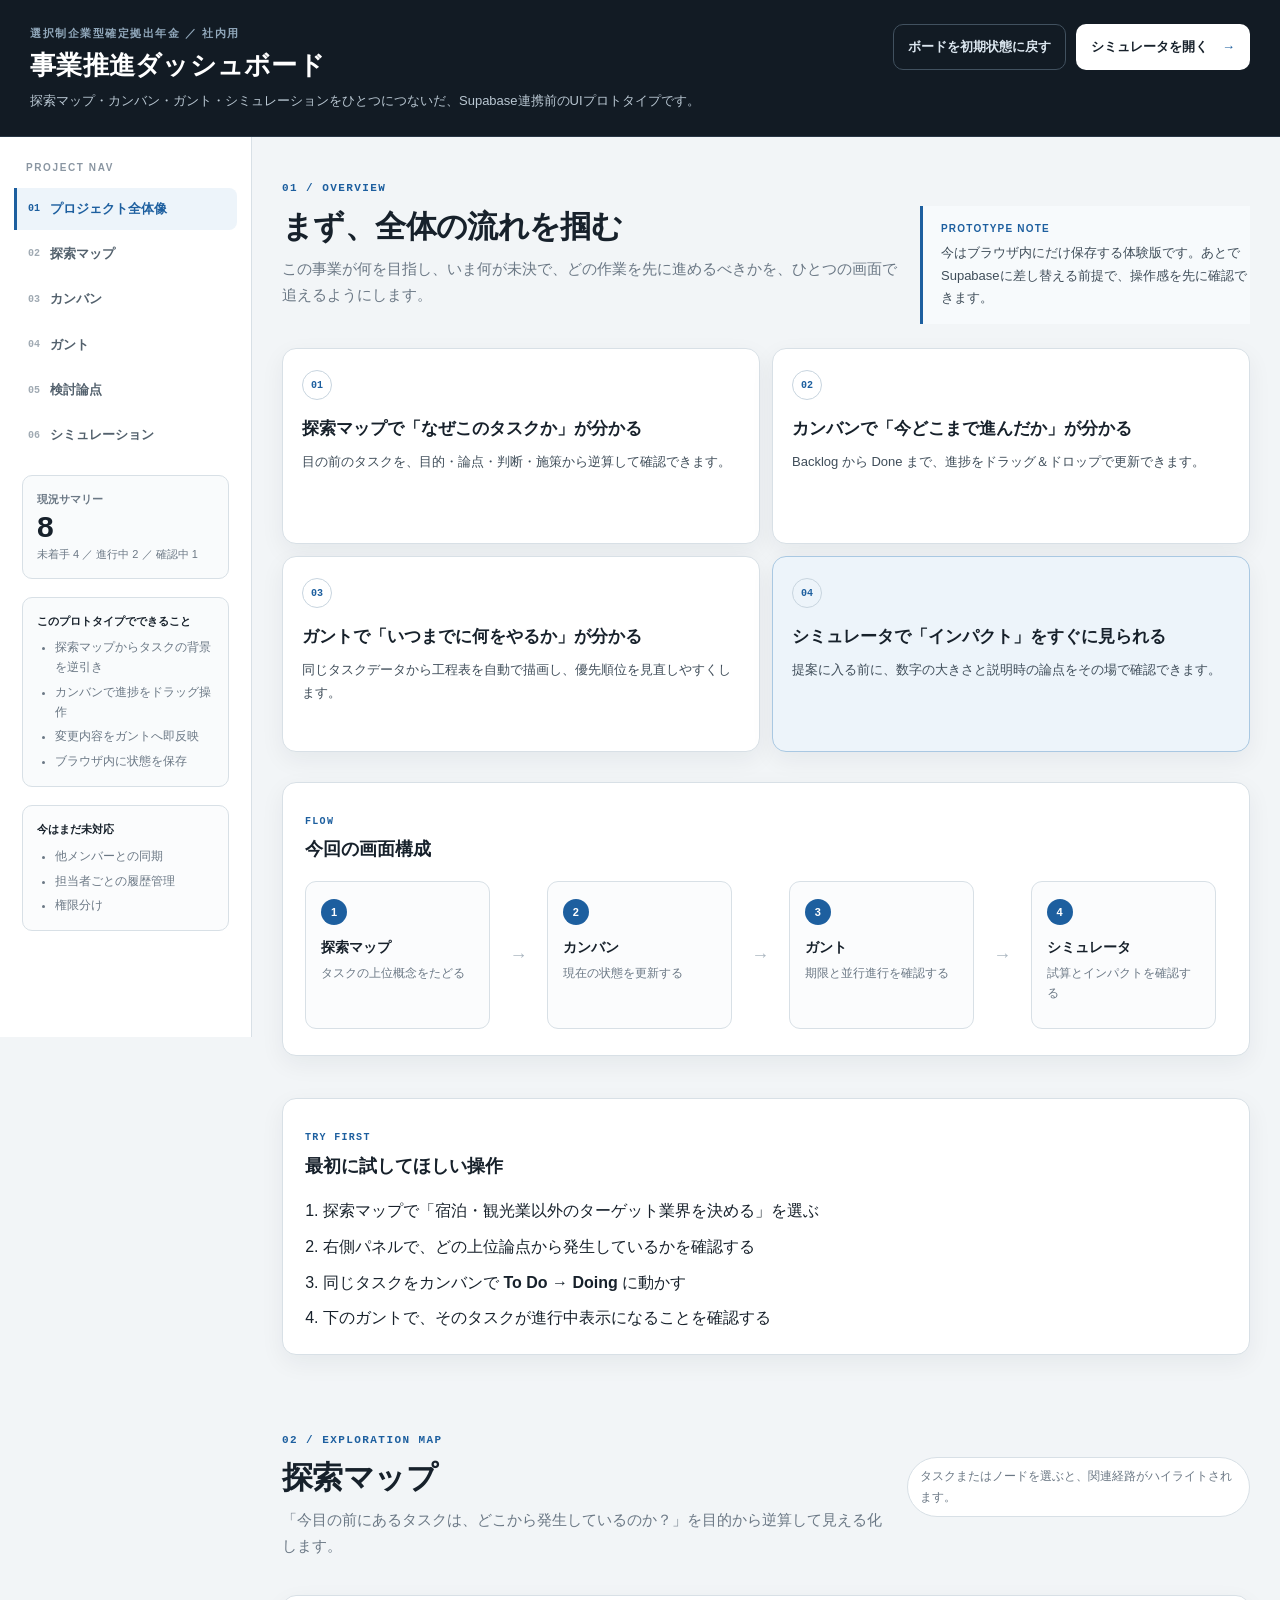
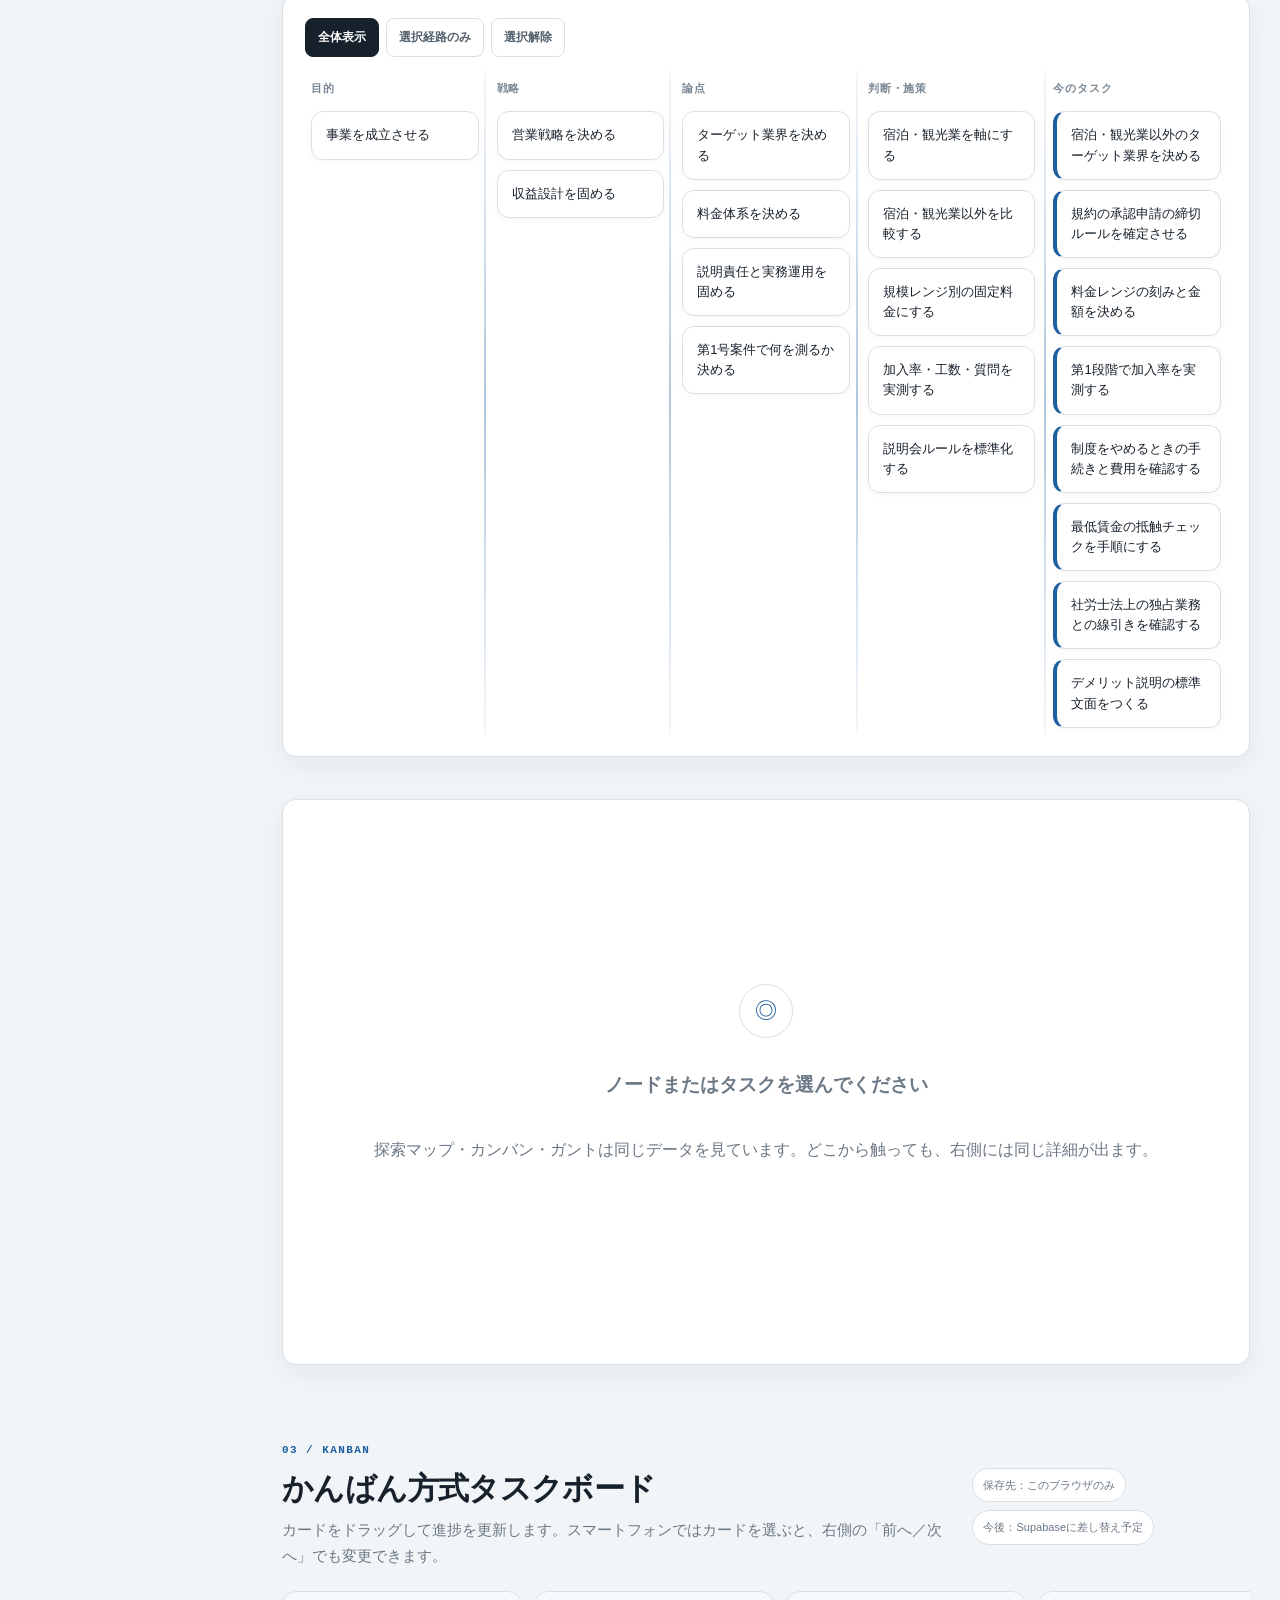
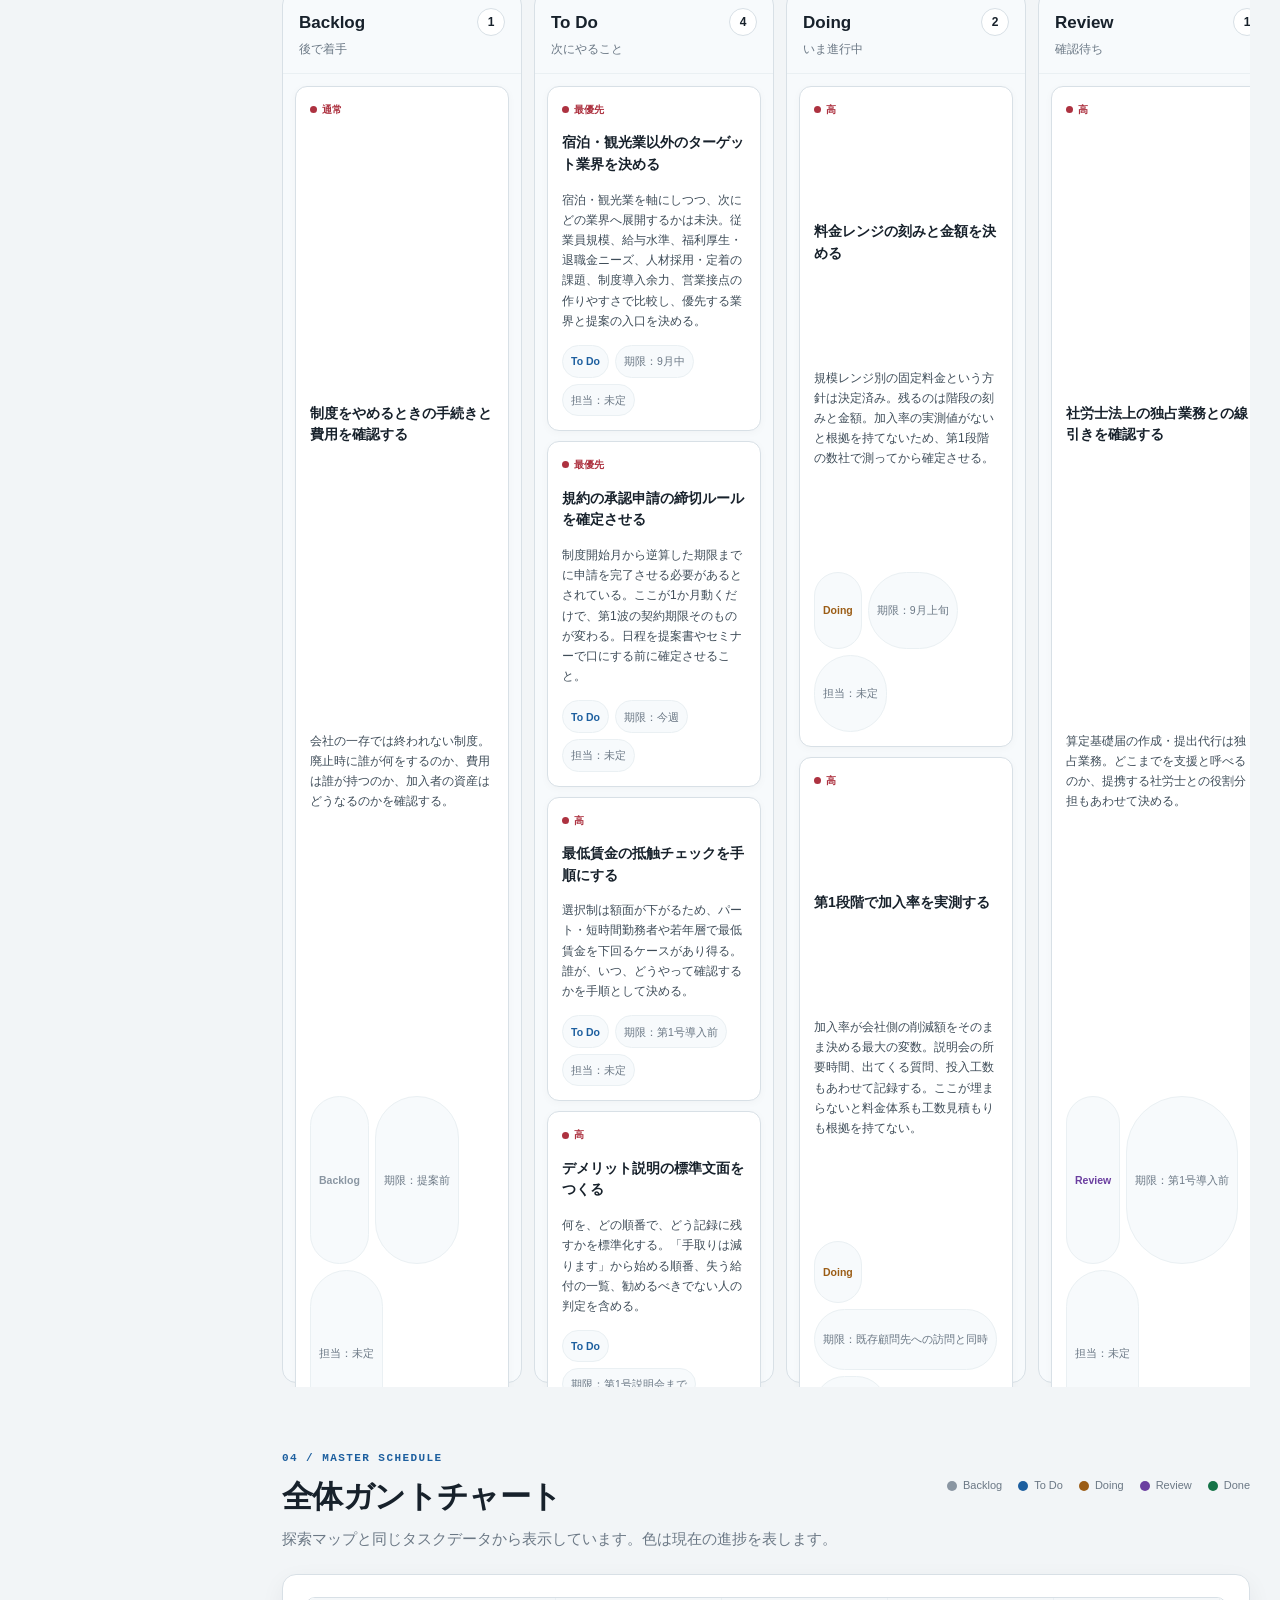
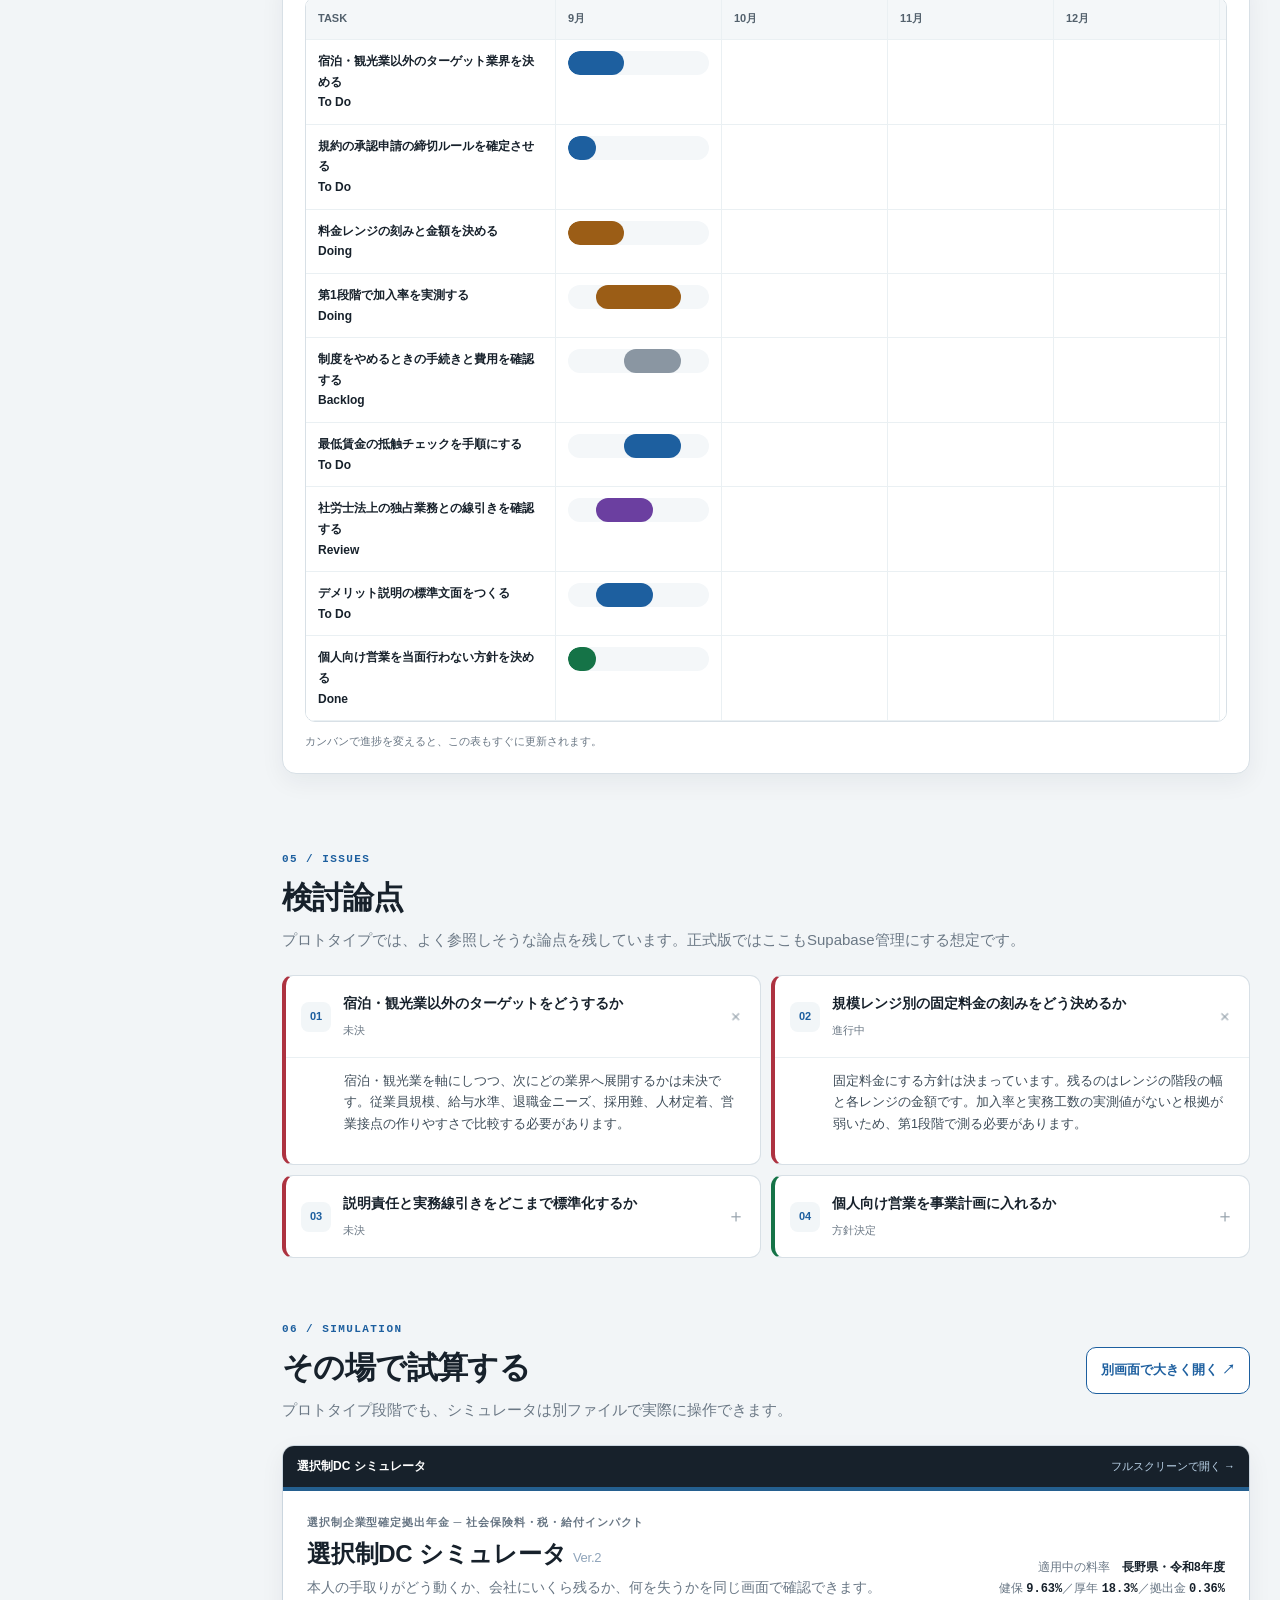
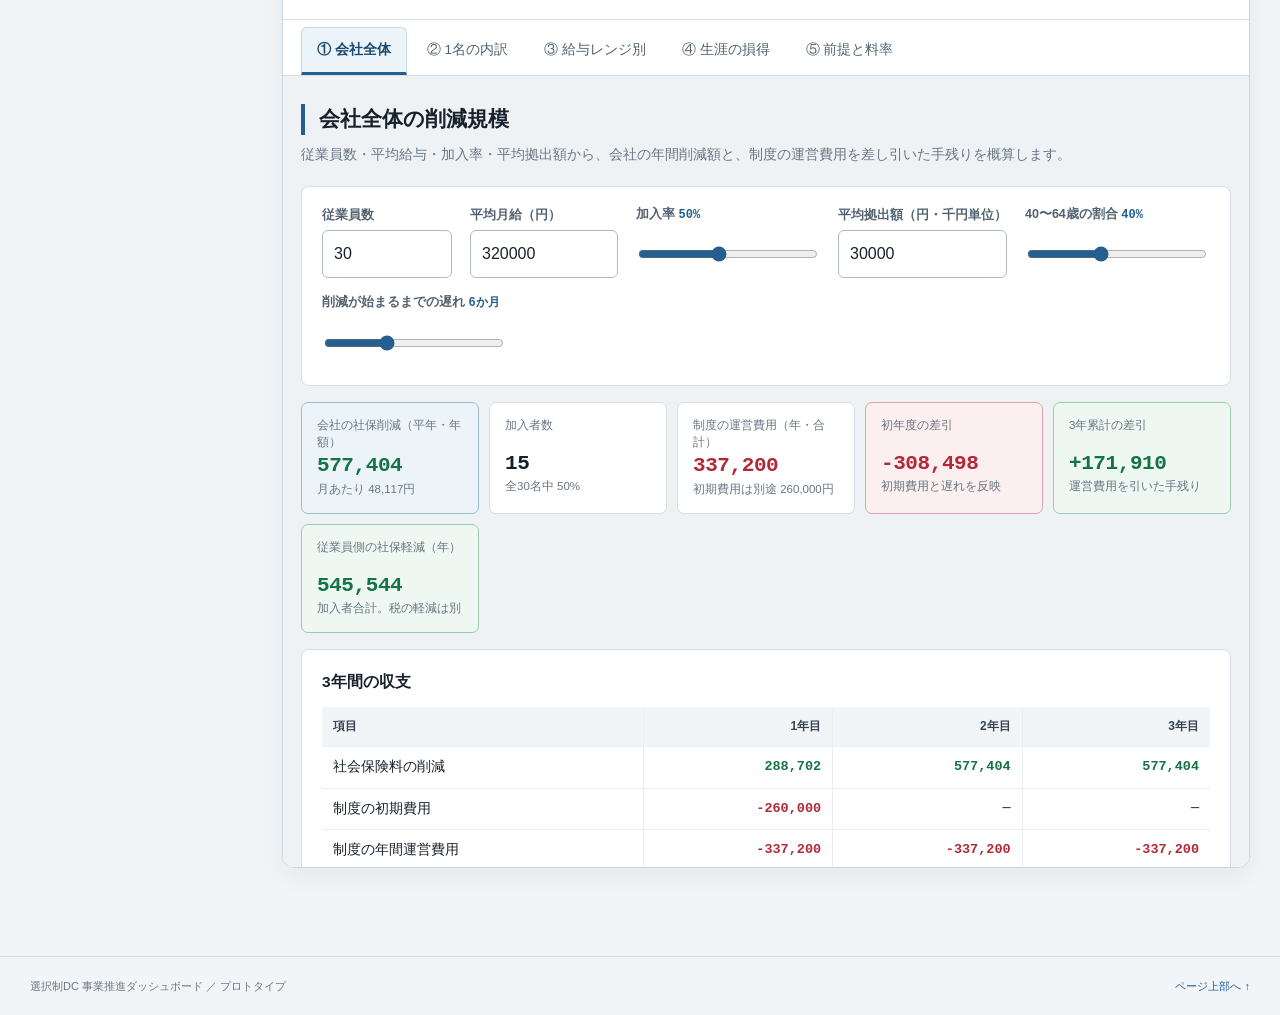
==== commit 1f9cc109: "Add files via upload" ====
--- a/index.html
+++ b/index.html
@@ -1,509 +1,403 @@
 <!DOCTYPE html>
 <html lang="ja">
 <head>
-<meta charset="UTF-8">
-<meta name="viewport" content="width=device-width, initial-scale=1.0">
-<meta name="robots" content="noindex, nofollow">
-<title>選択制DC 事業推進ダッシュボード</title>
-<link rel="stylesheet" href="styles.css">
+  <meta charset="UTF-8">
+  <meta name="viewport" content="width=device-width, initial-scale=1.0">
+  <meta name="robots" content="noindex, nofollow">
+  <title>選択制DC 事業推進ダッシュボード</title>
+  <link rel="stylesheet" href="styles.css?v=proto-1">
 </head>
 <body>
-<header class="site-header">
-  <div class="site-header__inner">
-    <div>
-      <p class="eyebrow">選択制企業型確定拠出年金 ／ 社内用</p>
-      <h1>事業推進ダッシュボード</h1>
-      <p class="header-copy">全体像・未決論点・実行タスク・試算を、ひとつの流れで確認します。</p>
+  <header class="site-header">
+    <div class="site-header__inner">
+      <div class="header-copy-wrap">
+        <p class="eyebrow">選択制企業型確定拠出年金 ／ 社内用</p>
+        <h1>事業推進ダッシュボード</h1>
+        <p class="header-copy">探索マップ・カンバン・ガント・シミュレーションをひとつにつないだ、Supabase連携前のUIプロトタイプです。</p>
+      </div>
+      <div class="header-actions">
+        <button type="button" class="ghost-btn" id="resetBoardBtn">ボードを初期状態に戻す</button>
+        <a class="primary-link" href="simulator.html">シミュレータを開く <span>→</span></a>
+      </div>
     </div>
-    <a class="header-sim" href="simulator.html">シミュレータを開く <span>→</span></a>
+  </header>
+
+  <div class="mobile-nav" aria-label="ページ内ナビゲーション">
+    <a href="#overview">全体像</a>
+    <a href="#map">探索マップ</a>
+    <a href="#kanban">カンバン</a>
+    <a href="#gantt">ガント</a>
+    <a href="#issues">論点</a>
+    <a href="#simulator">試算</a>
   </div>
-</header>
-
-<div class="mobile-nav" aria-label="ページ内ナビゲーション">
-  <a href="#overview">全体像</a>
-  <a href="#roadmap">ロードマップ</a>
-  <a href="#tasks">タスク</a>
-  <a href="#issues">論点</a>
-  <a href="#revenue">収益設計</a>
-  <a href="#simulator">試算</a>
-</div>
-
-<div class="layout">
-  <aside class="side-nav">
-    <div class="side-nav__title">PROJECT MAP</div>
-    <nav aria-label="ページ内ナビゲーション">
-      <a href="#overview" data-nav="overview"><span>01</span>プロジェクト全体像</a>
-      <a href="#roadmap" data-nav="roadmap"><span>02</span>ロードマップ</a>
-      <a href="#tasks" data-nav="tasks"><span>03</span>行うべきタスク</a>
-      <a href="#issues" data-nav="issues"><span>04</span>検討する論点</a>
-      <a href="#revenue" data-nav="revenue"><span>05</span>収益設計</a>
-      <a href="#simulator" data-nav="simulator"><span>06</span>シミュレーション</a>
-    </nav>
-
-    <div class="side-status">
-      <div class="status-label">未決事項</div>
-      <div class="status-number">13</div>
-      <div class="status-note">未着手 11 ／ 進行中 2</div>
-    </div>
-
-    <a class="side-sim" href="simulator.html">別画面で試算する →</a>
-  </aside>
-
-  <main class="main">
-    <section id="overview" class="section hero-section" data-section="overview">
-      <div class="section-kicker">01 / OVERVIEW</div>
-      <div class="hero-grid">
-        <div>
-          <h2>まず、プロジェクトの全体像をつかむ</h2>
-          <p class="section-lead">この事業が何をするものか、どの順番で進めるか、何を測りながら事業化するかを最初に揃えます。</p>
-        </div>
-        <div class="hero-action">
-          <p>数字を先に見たい場合</p>
-          <a href="simulator.html">会社全体のインパクトを試算 <span>→</span></a>
-        </div>
+
+  <div class="layout">
+    <aside class="side-nav">
+      <div class="side-nav__title">PROJECT NAV</div>
+      <nav aria-label="ページ内ナビゲーション">
+        <a href="#overview" data-nav="overview"><span>01</span>プロジェクト全体像</a>
+        <a href="#map" data-nav="map"><span>02</span>探索マップ</a>
+        <a href="#kanban" data-nav="kanban"><span>03</span>カンバン</a>
+        <a href="#gantt" data-nav="gantt"><span>04</span>ガント</a>
+        <a href="#issues" data-nav="issues"><span>05</span>検討論点</a>
+        <a href="#simulator" data-nav="simulator"><span>06</span>シミュレーション</a>
+      </nav>
+
+      <div class="side-status" id="statusSummary">
+        <div class="status-label">現況サマリー</div>
+        <div class="status-number" id="openTaskCount">0</div>
+        <div class="status-note" id="statusLine">未着手 0 ／ 進行中 0</div>
       </div>
 
-      <div class="summary-grid">
-        <article class="summary-card">
-          <span class="summary-no">01</span>
-          <h3>会社の負担ゼロで始められる</h3>
-          <p>選択制は、従業員が自分の給与の一部を積立に回す仕組みです。会社が掛金を出さなくても制度を持てるので、導入の判断がしやすい。</p>
-        </article>
-        <article class="summary-card">
-          <span class="summary-no">02</span>
-          <h3>会社も従業員も社会保険料が下がる</h3>
-          <p>積立に回した分は給与とみなされないため、社会保険料の計算対象から外れます。iDeCoにはない、選択制だけの効果です。</p>
-        </article>
-        <article class="summary-card">
-          <span class="summary-no">03</span>
-          <h3>導入支援が私たちの仕事</h3>
-          <p>私たちは運営会社ではなく、提案・制度設計・従業員説明・年1回の投資教育を担う立場です。</p>
-        </article>
-        <article class="summary-card summary-card--accent">
-          <span class="summary-no">04</span>
-          <h3>第1段階は「稼ぐため」ではなく「測るため」</h3>
-          <p>加入率、説明会の所要時間、出てくる質問。ここが分からないまま第2段階に進むと、料金体系も工数の見積もりも根拠を持てません。</p>
-        </article>
+      <div class="side-card">
+        <div class="side-card__label">このプロトタイプでできること</div>
+        <ul class="mini-list">
+          <li>探索マップからタスクの背景を逆引き</li>
+          <li>カンバンで進捗をドラッグ操作</li>
+          <li>変更内容をガントへ即反映</li>
+          <li>ブラウザ内に状態を保存</li>
+        </ul>
       </div>
 
-      <div class="panel">
-        <div class="panel-heading">
-          <div>
-            <span class="panel-label">BUSINESS FLOW</span>
-            <h3>仕事の流れ</h3>
-          </div>
-          <p>営業から継続支援まで、6ステップで回します。</p>
-        </div>
-        <div class="flow">
-          <div class="flow-item"><span>1</span><div><b>DMと訪問で課題を聞く</b><p>退職金や福利厚生の悩みを聞き取る。制度の売り込みから入らない。</p></div></div>
-          <div class="flow-arrow">→</div>
-          <div class="flow-item"><span>2</span><div><b>受けるかどうかを判断する</b><p>従業員数と給与水準を見て、採算が合うかを先に確かめる。合わなければ断る。</p></div></div>
-          <div class="flow-arrow">→</div>
-          <div class="flow-item"><span>3</span><div><b>試算を出して提案する</b><p>いくら下がるか、従業員はどう得をするかを数字で示す。</p></div></div>
-          <div class="flow-arrow">→</div>
-          <div class="flow-item"><span>4</span><div><b>合意したら6か月かけて導入</b><p>規程の整備、国への申請、従業員説明、加入手続き。</p></div></div>
-          <div class="flow-arrow">→</div>
-          <div class="flow-item"><span>5</span><div><b>施行から半年後に効果が出る</b><p>社会保険料が実際に下がるのは、施行の3〜5か月後です。</p></div></div>
-          <div class="flow-arrow">→</div>
-          <div class="flow-item"><span>6</span><div><b>毎年の投資教育で関係を続ける</b><p>年1回の教育は法律上必要。ここから顧問や保険の相談につなげる。</p></div></div>
-        </div>
+      <div class="side-card side-card--muted">
+        <div class="side-card__label">今はまだ未対応</div>
+        <ul class="mini-list">
+          <li>他メンバーとの同期</li>
+          <li>担当者ごとの履歴管理</li>
+          <li>権限分け</li>
+        </ul>
       </div>
-
-      <div class="two-col">
-        <div class="panel">
-          <div class="panel-heading">
-            <div><span class="panel-label">3 STAGES</span><h3>展開は3段階</h3></div>
-          </div>
-          <div class="stage-list">
-            <div class="stage-item"><span>第1段階</span><div><b>既存の顧問先</b><p>実運用の負荷、投入工数、顧客の反応を実測する</p></div></div>
-            <div class="stage-item"><span>第2段階</span><div><b>ダイレクトメールと会報誌からの新規開拓</b><p>面談の成立確度を上げ、導入までの期間を短くする</p></div></div>
-            <div class="stage-item"><span>第3段階</span><div><b>説明会の参加者を含む広い層</b><p>個別面談へ移行し、案件化する</p></div></div>
-          </div>
-        </div>
-
-        <div class="panel panel--notice">
-          <div class="panel-heading">
-            <div><span class="panel-label">GUARDRAILS</span><h3>これだけは守ること</h3></div>
-          </div>
-          <ul class="guard-list">
-            <li><b>「社会保険料が下がります」から話を始めない。</b><span>退職金・福利厚生・資産形成の見直しという入口から入る。</span></li>
-            <li><b>デメリットを必ず同じ場で伝える。</b><span>60歳まで引き出せないこと、将来の年金や手当が減ることを隠さない。</span></li>
-            <li><b>掛金の金額を一律にしない。</b><span>若い人や子育て世代に大きな金額を勧めない。</span></li>
-            <li><b>説明会では保険の話をしない。</b></li>
-            <li><b>説明した記録を残す。</b><span>後から「聞いていない」と言われないために。</span></li>
-          </ul>
-        </div>
-      </div>
-    </section>
-
-    <section id="roadmap" class="section" data-section="roadmap">
-      <div class="section-kicker">02 / ROADMAP</div>
-      <div class="section-head">
-        <div>
-          <h2>ロードマップ</h2>
-          <p class="section-lead">プロジェクトを「自社の準備」「営業」「第1号案件」の3本で同時に進めます。</p>
-        </div>
-      </div>
-
-      <div class="alert alert--strong">
-        <div class="alert-icon">!</div>
-        <div>
-          <b>申請の締切ルールは運営側に確認してください。</b>
-          <p>ここが1か月動くだけで、第1波の契約期限が変わります。日程を口にする前に確定させること。</p>
-        </div>
-      </div>
-
-      <div class="track-grid">
-        <article class="track-card">
-          <div class="track-top"><span>TRACK 01</span><b>自社の準備</b></div>
-          <div class="track-time">8〜10月</div>
-          <p>報酬設計の決定、試算表の作成、説明会ルールの文書化、体制づくり</p>
-          <div class="track-deadline">判断の期限　9月上旬</div>
-        </article>
-        <article class="track-card">
-          <div class="track-top"><span>TRACK 02</span><b>営業</b></div>
-          <div class="track-time">9月〜継続</div>
-          <p>DM発出（300〜500社）、10月中旬までに先行接触、本命2〜3社を選定</p>
-          <div class="track-deadline">判断の期限　9月中にDM</div>
-        </article>
-        <article class="track-card">
-          <div class="track-top"><span>TRACK 03</span><b>第1号案件</b></div>
-          <div class="track-time">9月〜翌3月</div>
-          <p>合意 → 規程整備 → 国の審査 → 説明会 → 施行</p>
-          <div class="track-deadline">判断の期限　9月中に合意</div>
-        </article>
-      </div>
-
-      <div class="panel gantt-panel">
-        <div class="panel-heading">
-          <div><span class="panel-label">MASTER SCHEDULE</span><h3>全体ガントチャート</h3></div>
-          <p>2026年9月時点。自社準備・営業・導入・社会保険・収益化までを一続きで見ます。</p>
-        </div>
-        <div class="gantt-legend" aria-label="ガントチャート凡例">
-          <span><i class="legend-swatch legend-swatch--self"></i>自社</span>
-          <span><i class="legend-swatch legend-swatch--project"></i>導入工程</span>
-          <span><i class="legend-swatch legend-swatch--insurance"></i>社会保険の手続き</span>
-          <span><i class="legend-swatch legend-swatch--cash"></i>キャッシュ・収益</span>
-          <span><i class="legend-flag"></i>節目</span>
-        </div>
-        <div class="gantt-scroll" role="region" aria-label="全体スケジュール。横にスクロールできます" tabindex="0">
-          <div class="gantt-chart">
-            <div class="gantt-corner">WORKSTREAM</div>
-            <div class="gantt-month">8月<small>2026</small></div><div class="gantt-month gantt-month--now">9月<small>現在</small></div><div class="gantt-month">10月<small>2026</small></div><div class="gantt-month">11月<small>2026</small></div><div class="gantt-month gantt-month--key">12月<small>法改正</small></div><div class="gantt-month">1月<small>2027</small></div><div class="gantt-month">2月<small>2027</small></div><div class="gantt-month">3月<small>2027</small></div><div class="gantt-month">4月<small>2027</small></div><div class="gantt-month">5月<small>2027</small></div><div class="gantt-month">6月<small>2027</small></div><div class="gantt-month">7月<small>2027</small></div><div class="gantt-month">8月<small>2027</small></div><div class="gantt-month gantt-month--key">9月<small>等級改定</small></div><div class="gantt-month">10月<small>2027</small></div>
-
-            <div class="gantt-label"><span class="work-badge work-badge--law">法令</span>制度・法令</div>
-            <div class="gantt-cell"></div><div class="gantt-cell gantt-cell--now"></div><div class="gantt-cell"></div><div class="gantt-cell"></div><div class="gantt-cell gantt-cell--key"></div><div class="gantt-cell"></div><div class="gantt-cell"></div><div class="gantt-cell"></div><div class="gantt-cell"></div><div class="gantt-cell"></div><div class="gantt-cell"></div><div class="gantt-cell"></div><div class="gantt-cell"></div><div class="gantt-cell gantt-cell--key"></div><div class="gantt-cell"></div>
-            <div class="gantt-flag gantt-flag--law" style="grid-column:6;grid-row:2">12/1<br>上限62,000円</div><div class="gantt-flag gantt-flag--law" style="grid-column:15;grid-row:2">9/1<br>厚年上限68万</div>
-
-            <div class="gantt-label"><span class="work-badge work-badge--self">自社</span>自社の準備</div>
-            <div class="gantt-cell"></div><div class="gantt-cell gantt-cell--now"></div><div class="gantt-cell"></div><div class="gantt-cell"></div><div class="gantt-cell gantt-cell--key"></div><div class="gantt-cell"></div><div class="gantt-cell"></div><div class="gantt-cell"></div><div class="gantt-cell"></div><div class="gantt-cell"></div><div class="gantt-cell"></div><div class="gantt-cell"></div><div class="gantt-cell"></div><div class="gantt-cell gantt-cell--key"></div><div class="gantt-cell"></div>
-            <div class="gantt-bar gantt-bar--self" style="grid-column:2 / 5;grid-row:3">報酬設計・試算表・説明会ルール</div>
-
-            <div class="gantt-label"><span class="work-badge work-badge--self">自社</span>DM・営業</div>
-            <div class="gantt-cell"></div><div class="gantt-cell gantt-cell--now"></div><div class="gantt-cell"></div><div class="gantt-cell"></div><div class="gantt-cell gantt-cell--key"></div><div class="gantt-cell"></div><div class="gantt-cell"></div><div class="gantt-cell"></div><div class="gantt-cell"></div><div class="gantt-cell"></div><div class="gantt-cell"></div><div class="gantt-cell"></div><div class="gantt-cell"></div><div class="gantt-cell gantt-cell--key"></div><div class="gantt-cell"></div>
-            <div class="gantt-bar gantt-bar--self" style="grid-column:3 / 17;grid-row:4">DM発出 → 先行接触 → 面談 → 提案（継続）</div>
-
-            <div class="gantt-label"><span class="work-badge work-badge--project">案件</span>第1号 導入工程</div>
-            <div class="gantt-cell"></div><div class="gantt-cell gantt-cell--now"></div><div class="gantt-cell"></div><div class="gantt-cell"></div><div class="gantt-cell gantt-cell--key"></div><div class="gantt-cell"></div><div class="gantt-cell"></div><div class="gantt-cell"></div><div class="gantt-cell"></div><div class="gantt-cell"></div><div class="gantt-cell"></div><div class="gantt-cell"></div><div class="gantt-cell"></div><div class="gantt-cell gantt-cell--key"></div><div class="gantt-cell"></div>
-            <div class="gantt-bar gantt-bar--project" style="grid-column:3 / 9;grid-row:5">規程整備 → 規約申請 → 厚生局審査 → 加入者登録</div><div class="gantt-flag gantt-flag--amber" style="grid-column:9;grid-row:5">3月<br>施行</div>
-
-            <div class="gantt-label"><span class="work-badge work-badge--insurance">手続</span>第1号 社会保険</div>
-            <div class="gantt-cell"></div><div class="gantt-cell gantt-cell--now"></div><div class="gantt-cell"></div><div class="gantt-cell"></div><div class="gantt-cell gantt-cell--key"></div><div class="gantt-cell"></div><div class="gantt-cell"></div><div class="gantt-cell"></div><div class="gantt-cell"></div><div class="gantt-cell"></div><div class="gantt-cell"></div><div class="gantt-cell"></div><div class="gantt-cell"></div><div class="gantt-cell gantt-cell--key"></div><div class="gantt-cell"></div>
-            <div class="gantt-bar gantt-bar--insurance" style="grid-column:10 / 13;grid-row:6">4〜6月支払分が算定基礎</div><div class="gantt-flag gantt-flag--amber" style="grid-column:13;grid-row:6">算定<br>基礎届</div><div class="gantt-flag gantt-flag--insurance" style="grid-column:15;grid-row:6">9月<br>等級改定</div>
-
-            <div class="gantt-label"><span class="work-badge work-badge--cash">CF</span>削減の実現</div>
-            <div class="gantt-cell"></div><div class="gantt-cell gantt-cell--now"></div><div class="gantt-cell"></div><div class="gantt-cell"></div><div class="gantt-cell gantt-cell--key"></div><div class="gantt-cell"></div><div class="gantt-cell"></div><div class="gantt-cell"></div><div class="gantt-cell"></div><div class="gantt-cell"></div><div class="gantt-cell"></div><div class="gantt-cell"></div><div class="gantt-cell"></div><div class="gantt-cell gantt-cell--key"></div><div class="gantt-cell"></div>
-            <div class="gantt-flag gantt-flag--cash" style="grid-column:14;grid-row:7">8月<br>通知書</div><div class="gantt-flag gantt-flag--cash" style="grid-column:16;grid-row:7">10月<br>CF実現</div>
-
-            <div class="gantt-label"><span class="work-badge work-badge--cash">収益</span>報酬の請求</div>
-            <div class="gantt-cell"></div><div class="gantt-cell gantt-cell--now"></div><div class="gantt-cell"></div><div class="gantt-cell"></div><div class="gantt-cell gantt-cell--key"></div><div class="gantt-cell"></div><div class="gantt-cell"></div><div class="gantt-cell"></div><div class="gantt-cell"></div><div class="gantt-cell"></div><div class="gantt-cell"></div><div class="gantt-cell"></div><div class="gantt-cell"></div><div class="gantt-cell gantt-cell--key"></div><div class="gantt-cell"></div>
-            <div class="gantt-bar gantt-bar--cash" style="grid-column:14 / 17;grid-row:8">通知書ベースで請求</div>
-          </div>
-        </div>
-        <p class="gantt-hint">スマートフォンでは横にスワイプして全期間を確認できます。縦の青い列が現在月、淡い赤の列が制度上の節目です。</p>
-      </div>
-
-      <div class="panel">
-        <div class="panel-heading">
-          <div><span class="panel-label">WAVES</span><h3>営業から制度開始までの波</h3></div>
-        </div>
-        <div class="wave">
-          <div class="wave-row wave-row--head">
-            <span>波</span><span>入口</span><span>契約</span><span>制度開始</span>
-          </div>
-          <div class="wave-row wave-row--focus">
-            <span><b>第1波</b></span><span>ダイレクトメール・既存顧問先</span><span>2026年10〜11月</span><span><b>2027年4月</b></span>
-          </div>
-          <div class="wave-row">
-            <span><b>第2波</b></span><span>説明会の参加者</span><span>2026年12月〜2027年1月</span><span>2027年7〜10月</span>
-          </div>
-        </div>
-        <div class="inline-note">
-          <b>第2波は急いでも得をしません。</b>
-          <span>1等級しか下がらない層は定時決定を待つため、4月開始を逃した時点で削減が始まるのは翌年9月です。7月開始でも10月開始でも同じ。日程を詰めるより、掛金を「2等級以上下がる水準」に設計して随時改定に乗せるほうが効きます。</span>
-        </div>
-      </div>
-
-      <div class="panel">
-        <div class="panel-heading">
-          <div><span class="panel-label">IMPLEMENTATION</span><h3>導入の6か月で、誰が何をするか</h3></div>
-        </div>
-        <div class="table-scroll">
-          <table>
-            <thead><tr><th>時期</th><th>導入企業</th><th>私たち</th><th>運営会社</th></tr></thead>
-            <tbody>
-              <tr><td>6か月前</td><td>合意書類・会社規程を提出</td><td>聞き取り・制度設計・規程の確認</td><td>専用規程の作成</td></tr>
-              <tr><td>5か月前</td><td>申請書類に押印</td><td>書類の取りまとめ</td><td>申請書類の作成</td></tr>
-              <tr><td>4か月前</td><td>─</td><td>説明会資料の準備・等級試算</td><td>規約書類の作成</td></tr>
-              <tr><td>3か月前</td><td>従業員説明会・個別相談</td><td>説明会の実施</td><td>国へ規約の申請</td></tr>
-              <tr><td>2か月前</td><td>賃金規程・給与明細の変更</td><td>事務の対応支援</td><td>国の審査</td></tr>
-              <tr><td>前月</td><td>加入者の登録（20日締切）</td><td>登録の支援</td><td>規約の承認</td></tr>
-              <tr><td>施行月</td><td>運用商品の登録</td><td>投資教育の開始</td><td>制度スタート</td></tr>
-            </tbody>
-          </table>
-        </div>
-      </div>
-
-      <div class="panel">
-        <div class="panel-heading">
-          <div><span class="panel-label">FIRST CASE</span><h3>第1号で何を検証するか</h3></div>
-        </div>
-        <div class="metric-grid">
-          <div><span>01</span><b>実際の稼働時間</b><p>提案から施行まで何時間かかったかを記録する。これで損益分岐の前提が確定します。</p></div>
-          <div><span>02</span><b>加入率</b><p>説明会の質と給与水準で何%が積立を選ぶか。ここが収益の最大の変動要因です。</p></div>
-          <div><span>03</span><b>等級の落ち方</b><p>試算と実際の通知書がどれだけ一致したか。ずれるなら試算方法を直します。</p></div>
-          <div><span>04</span><b>個別相談の希望率</b><p>希望者のみにした場合に何%が申し込むか。保険収益の見通しが立ちます。</p></div>
-          <div><span>05</span><b>総務の負担感</b><p>導入後の事務が回るか。回らないなら支援メニューが必要です。</p></div>
-        </div>
-      </div>
-    </section>
-
-    <section id="tasks" class="section" data-section="tasks">
-      <div class="section-kicker">03 / TASKS</div>
-      <div class="section-head">
-        <div>
-          <h2>行うべきタスク</h2>
-          <p class="section-lead">「最優先」「進行中」「未着手」を一画面で確認します。まず未完了だけを表示しています。</p>
-        </div>
-        <div class="task-summary">
-          <span><b>11</b> 未着手</span>
-          <span><b>2</b> 進行中</span>
-          <span><b>1</b> 完了</span>
-        </div>
-      </div>
-
-      <div class="filter-row" aria-label="タスク絞り込み">
-        <button class="filter-btn is-active" data-filter="open">未完了のみ</button>
-        <button class="filter-btn" data-filter="priority">最優先</button>
-        <button class="filter-btn" data-filter="doing">進行中</button>
-        <button class="filter-btn" data-filter="todo">未着手</button>
-        <button class="filter-btn" data-filter="all">すべて</button>
-      </div>
-
-      <div class="task-list" id="taskList">
-        <article class="task-card" data-status="todo" data-priority="priority">
-          <div class="task-status"><span class="dot dot--red"></span>未着手</div>
-          <div class="task-body"><h3>規約の承認申請の締切ルールを確定させる</h3><p>制度開始月から逆算した期限までに申請を完了させる必要があるとされている。ここが1か月動くだけで、第1波の契約期限そのものが変わる。契約から申請までに要する実日数もあわせて確認する。日程を提案書やセミナーで口にする前に確定させること。</p></div>
-          <div class="task-due">最優先 / 今週</div>
-        </article>
-        <article class="task-card" data-status="todo" data-priority="priority">
-          <div class="task-status"><span class="dot dot--red"></span>未着手</div>
-          <div class="task-body"><h3>宿泊・観光業以外のターゲット業界を決める</h3><p>宿泊・観光業を軸にしつつ、次にどの業界へ展開するかは未決。建設業や介護・福祉を含めて候補を固定せず、従業員規模、給与水準、福利厚生・退職金ニーズ、人材採用・定着の課題、制度導入余力、営業接点の作りやすさで比較し、優先する業界と提案の入口を決める。</p></div>
-          <div class="task-due">最優先 / 次回の営業対象選定まで</div>
-        </article>
-        <article class="task-card" data-status="doing">
-          <div class="task-status"><span class="dot dot--amber"></span>進行中</div>
-          <div class="task-body"><h3>料金レンジの刻みと金額を決める</h3><p>規模レンジ別の固定料金という方針は決定済み。残るのは階段の刻みと金額。加入率の実測値がないと根拠を持てないため、第1段階の数社で測ってから確定させる。継続支援を複数年でパッケージ化する構想もあわせて詰める。</p></div>
-          <div class="task-due">説明会資料の締切まで</div>
-        </article>
-        <article class="task-card" data-status="doing">
-          <div class="task-status"><span class="dot dot--amber"></span>進行中</div>
-          <div class="task-body"><h3>第1段階で加入率を実測する</h3><p>加入率が会社側の削減額をそのまま決める最大の変数。実績がないため現在は仮置きしかできない。説明会の所要時間、出てくる質問、投入工数もあわせて記録する。ここが埋まらないと料金体系も工数見積もりも根拠を持てない。</p></div>
-          <div class="task-due">既存顧問先への訪問と同時</div>
-        </article>
-        <article class="task-card" data-status="todo">
-          <div class="task-status"><span class="dot dot--red"></span>未着手</div>
-          <div class="task-body"><h3>掛金の変更・停止が可能かを規約で確認する</h3><p>提案書の記載に食い違いがあるように読める。純粋な選択制と会社拠出併用型で扱いが違う可能性。説明会で必ず聞かれるので、確定した答えが必要。推測で答えないこと。</p></div>
-          <div class="task-due">説明会の前まで</div>
-        </article>
-        <article class="task-card" data-status="todo">
-          <div class="task-status"><span class="dot dot--red"></span>未着手</div>
-          <div class="task-body"><h3>制度をやめるときの手続きと費用を確認する</h3><p>会社の一存では終われない制度。廃止時に誰が何をするのか、費用は誰が持つのか、加入者の資産はどうなるのか。委託契約の範囲に含まれるかが未確認。提案時に説明できると信頼につながる。</p></div>
-          <div class="task-due">提案に出る前まで</div>
-        </article>
-        <article class="task-card" data-status="todo">
-          <div class="task-status"><span class="dot dot--red"></span>未着手</div>
-          <div class="task-body"><h3>最低賃金の抵触チェックを手順にする</h3><p>選択制は額面が下がるため、パート・短時間勤務者や若年層で最低賃金を下回るケースがあり得る。誰が、いつ、どうやって確認するかを手順として決める。見落とすと違法状態になる。</p></div>
-          <div class="task-due">第1号の導入前まで</div>
-        </article>
-        <article class="task-card" data-status="todo">
-          <div class="task-status"><span class="dot dot--red"></span>未着手</div>
-          <div class="task-body"><h3>社労士法上の独占業務との線引きを確認する</h3><p>算定基礎届の作成・提出代行は独占業務。どこまでを支援と呼べるのか。提携する社労士との役割分担もあわせて決める。</p></div>
-          <div class="task-due">第1号の導入前まで</div>
-        </article>
-        <article class="task-card" data-status="todo">
-          <div class="task-status"><span class="dot dot--red"></span>未着手</div>
-          <div class="task-body"><h3>労災保険の取扱いを確認する</h3><p>労災保険料も賃金総額を基礎とするため、理屈のうえでは選択制の掛金分だけ軽減される可能性がある。ただし料率が業種によって大きく異なるため、現在の試算には含めていない。建設業では影響が大きい。</p></div>
-          <div class="task-due">正確な試算が要る案件が出たとき</div>
-        </article>
-        <article class="task-card" data-status="done">
-          <div class="task-status"><span class="dot dot--green"></span>完了</div>
-          <div class="task-body"><h3>個人向け営業を当面行わない方針を決める</h3><p>従業員個人への金融商品の提案は当面行わず、収益は顧問契約と法人保険で取る。個人収益を事業計画に組み込むと移行率を下げる判断ができなくなるため。見直す条件は「収益の取り方」タブに記載。</p></div>
-          <div class="task-due">決定済み</div>
-        </article>
-        <article class="task-card" data-status="todo">
-          <div class="task-status"><span class="dot dot--red"></span>未着手</div>
-          <div class="task-body"><h3>デメリット説明の標準文面をつくる</h3><p>何を、どの順番で、どう記録に残すか。人によって説明の内容が変わらないようにする。「手取りは減ります」から始める順番、失う給付の一覧、勧めるべきでない人の判定を含める。</p></div>
-          <div class="task-due">第1号の説明会まで</div>
-        </article>
-        <article class="task-card" data-status="todo">
-          <div class="task-status"><span class="dot dot--red"></span>未着手</div>
-          <div class="task-body"><h3>説明会後の受け皿を決める</h3><p>参加企業から個別面談の希望が出たとき、誰が何社まで持てるのか。受ける基準と、断り方も先に決めておく。集客だけ成功して捌けないのが一番もったいない。</p></div>
-          <div class="task-due">説明会の前まで</div>
-        </article>
-        <article class="task-card" data-status="todo">
-          <div class="task-status"><span class="dot dot--red"></span>未着手</div>
-          <div class="task-body"><h3>継続投資教育の実施体制を決める</h3><p>継続的な投資教育は事業主の努力義務として毎年発生する。導入企業が10社20社になったとき、年何回・誰が回すのか。ここが顧問契約の根拠でもあるので、回せる体制とセットで設計する。</p></div>
-          <div class="task-due">導入企業が増える前</div>
-        </article>
-        <article class="task-card" data-status="todo">
-          <div class="task-status"><span class="dot dot--red"></span>未着手</div>
-          <div class="task-body"><h3>運営側からの分配単価を確定させる</h3><p>加入者1名あたり月数百円との情報。事業として成立する規模ではないため、導入企業から受け取る報酬が収入の全額になる前提で設計する必要がある。正確な単価と支払時期を確認する。</p></div>
-          <div class="task-due">料金決定まで</div>
-        </article>
-      </div>
-    </section>
-
-    <section id="issues" class="section" data-section="issues">
-      <div class="section-kicker">04 / ISSUES</div>
-      <div class="section-head">
-        <div>
-          <h2>検討するべき論点</h2>
-          <p class="section-lead">「決まっている」「有力」「未決」を混ぜずに表示します。未決の論点から順に確認できます。</p>
-        </div>
-      </div>
-
-      <div class="issue-grid">
-        <details class="issue-card issue-card--open" open>
-          <summary><span class="issue-no">03</span><div><b>規模によって料率を変えるか</b><small>未決</small></div><span class="chev">＋</span></summary>
-          <div class="issue-content"><p><b>背景</b><br>稼働は規模に比例しない。小さいほど固定費の比率を上げるのが理屈に合う。</p><p><b>判断のポイント</b><br>変える場合、小規模ほど成果報酬の料率を下げることになります。これは掛金を膨らませる動機を、説明が行き届きにくい小規模企業で抑える効果もあります。</p><div class="choices"><span>一律にする — 説明が簡単</span><span>規模別に変える — 理屈に合うが説明が要る</span></div></div>
-        </details>
-        <details class="issue-card issue-card--open" open>
-          <summary><span class="issue-no">05</span><div><b>50名未満をどう扱うか</b><small>未決</small></div><span class="chev">＋</span></summary>
-          <div class="issue-content"><p><b>背景</b><br>成果報酬だけでは確実に赤字。ただし1名から導入できる制度なので、問い合わせは来る。</p><p><b>判断のポイント</b><br>断る場合の言い方を用意しておく必要があります。「削減額が小さくても手間は変わらないので」という説明は経営者にも通じるはずです。</p><div class="choices"><span>原則断る — 評判は守れるが機会を逃す</span><span>導入支援フィーを厚くして受ける — 案Cならこれが可能</span></div></div>
-        </details>
-        <details class="issue-card issue-card--open">
-          <summary><span class="issue-no">07</span><div><b>継続支援の中身と価格</b><small>未決</small></div><span class="chev">＋</span></summary>
-          <div class="issue-content"><p><b>背景</b><br>投資教育は法令上毎年発生し、有料実施の方針。それ以外に何を含めるか。</p><p><b>判断のポイント</b><br>標準化しないと社数が増えたときに回りません。月額の根拠を説明できる形にする必要があります。</p><div class="choices"><span>投資教育のみ</span><span>投資教育＋事務サポート</span><span>さらに制度の年次見直しまで</span></div></div>
-        </details>
-        <details class="issue-card issue-card--open">
-          <summary><span class="issue-no">08</span><div><b>契約書に削減額をどう書くか</b><small>未決</small></div><span class="chev">＋</span></summary>
-          <div class="issue-content"><p><b>背景</b><br>期中の退職・入社・掛金変更で実額は動く。実額精算にすると毎年もめる。</p><p><b>判断のポイント</b><br>「通知書の等級差にもとづく年換算額」と定義するのが実務的です。ここを曖昧にしたまま契約すると、2年目以降に必ず問題になります。</p><div class="choices"><span>年換算額で固定 — もめない</span><span>毎年実額で精算 — 正確だが事務が重い</span></div></div>
-        </details>
-        <details class="issue-card issue-card--open">
-          <summary><span class="issue-no">09</span><div><b>会社側の純額をどう見せるか</b><small>未決</small></div><span class="chev">＋</span></summary>
-          <div class="issue-content"><p><b>背景</b><br>社会保険料の削減額と、会社に実際に残るキャッシュは別物。制度の運営コスト、当社への報酬、法人税を差し引くと、削減額の4割程度まで減る。初年度は導入費用が乗るためマイナスになることもある。</p><p><b>判断のポイント</b><br>「年間◯◯万円のCFが改善します」と削減額のまま伝えると、決算書を見た経営者から「話が違う」と言われます。削減額と純額を分けて示すこと自体が、信頼を得る手段になります。</p><div class="choices"><span>削減額だけを見せる</span><span class="choice-pick">削減額と純額を並べて見せる</span><span>純額だけを見せる</span></div></div>
-        </details>
-        <details class="issue-card issue-card--open">
-          <summary><span class="issue-no">10</span><div><b>社労士法・保険業法との線引き</b><small>要法務確認</small></div><span class="chev">＋</span></summary>
-          <div class="issue-content"><p><b>背景</b><br>算定基礎届や月額変更届の作成・提出代行は社労士の独占業務。保険提案には意向把握・情報提供義務がある。</p><p><b>判断のポイント</b><br>削減コンサルとしてどこまでが助言で、どこからが事務代理かの線引きが必要です。成果報酬型にする前に確認しておくべき論点です。</p><div class="choices"><span>社労士に確認する — 業務範囲の整理</span><span>弁護士・コンプライアンス確認 — 契約書と説明資料の両方</span></div></div>
-        </details>
-
-        <details class="issue-card issue-card--lean">
-          <summary><span class="issue-no">01</span><div><b>運営側からの分配はいくらか</b><small>ほぼゼロと判明</small></div><span class="chev">＋</span></summary>
-          <div class="issue-content"><p>運営側側からの分配は加入者1名あたり月数百円との情報。仮に月300円とすると、30名の会社（加入15名）で年5.4万円、100名（加入50名）でも年18万円。10社合計でも年54万円程度にとどまる。</p><p><b>これは事業として成立する規模ではありません。</b>したがって導入企業から受け取る報酬が、上乗せではなく収入そのものになります。単価と支払時期は要確認。</p></div>
-        </details>
-        <details class="issue-card issue-card--lean">
-          <summary><span class="issue-no">02</span><div><b>固定と成果のバランスをどうするか</b><small>案Cが有力</small></div><span class="chev">＋</span></summary>
-          <div class="issue-content"><p>成果報酬だけだと53名未満が赤字。加入率が20%に落ちると50名でも30万円の赤字になる。</p><p>案Cなら加入率20%でも黒字を保ちます。ただし導入支援フィーを別建てで請求する説明が必要になります。</p></div>
-        </details>
-        <details class="issue-card issue-card--lean">
-          <summary><span class="issue-no">04</span><div><b>成果報酬をいつ請求するか</b><small>通知書ベースが有力</small></div><span class="chev">＋</span></summary>
-          <div class="issue-content"><p>施行から削減確定まで5か月。合意からは13か月。</p><p>標準報酬月額決定通知書は第三者が発行する公的書類で、等級差が一意に確定します。争いになりません。</p></div>
-        </details>
-        <details class="issue-card issue-card--fixed">
-          <summary><span class="issue-no">06</span><div><b>保険収益を事業計画に入れるか</b><small>方針決定</small></div><span class="chev">＋</span></summary>
-          <div class="issue-content"><p><b>入れない。</b>保険収益を前提にすると、「今回は個別面談をやめておこう」という判断ができなくなります。DC単体で黒字化する設計にしておけば、保険はアップサイドとして扱えます。</p></div>
-        </details>
-      </div>
-    </section>
-
-    <section id="revenue" class="section" data-section="revenue">
-      <div class="section-kicker">05 / REVENUE DESIGN</div>
-      <div class="section-head">
-        <div>
-          <h2>収益設計</h2>
-          <p class="section-lead">現時点で決まった方針と、収益をどこで取るかを切り分けます。</p>
-        </div>
-      </div>
-
-      <div class="decision-panel">
-        <div class="decision-badge">決定事項</div>
-        <div>
-          <h3>規模レンジ別の固定料金にします</h3>
-          <p>削減額に連動した成果報酬ではなく、<b>従業員規模に応じたレンジ別の固定料金</b>とすることが決まりました。請求は導入の翌月または翌々月、分割・一括のどちらも可とします。あわせて、初年度の導入支援と次年度以降の継続支援を<b>複数年でパッケージ化する構想</b>が出ています。</p>
-        </div>
-      </div>
-
-      <div class="three-col">
-        <article class="info-card">
-          <span>決まったこと 01</span>
-          <h3>成果報酬をやめる</h3>
-          <p>選択制以外のパターンには削減額そのものが存在せず、連動型では値付けができない</p>
-        </article>
-        <article class="info-card">
-          <span>決まったこと 02</span>
-          <h3>規模レンジ別の固定料金にする</h3>
-          <p>投下時間と運用工数を、削減効果の大小に関係なく回収する必要がある</p>
-        </article>
-        <article class="info-card">
-          <span>決まったこと 03</span>
-          <h3>請求を導入の翌月・翌々月に</h3>
-          <p>成果報酬だと入金が1年以上先になる。資金繰りの問題として先に解決する</p>
-        </article>
-      </div>
-
-      <div class="two-col">
-        <div class="panel">
-          <div class="panel-heading"><div><span class="panel-label">REVENUE POLICY</span><h3>収益の取り方</h3></div></div>
-          <p class="big-copy">従業員への個人向け営業は当面行いません。<br><b>顧問契約と法人保険に寄せます。</b></p>
-          <p>DCの説明会や継続投資教育を入口にして、従業員個人に金融商品を提案することは当面行いません。収益は顧問契約と法人向けの保険で取ります。</p>
-        </div>
-
-        <div class="panel">
-          <div class="panel-heading"><div><span class="panel-label">OPEN</span><h3>まだ決まっていないこと</h3></div></div>
-          <p class="big-copy"><b>レンジの刻みと、それぞれの金額です。</b></p>
-          <p>加入率の実測値がないと根拠を持てないため、第1段階の数社で測ってから確定させます。具体的な金額は提案書を参照してください。この資料には記載していません。</p>
-        </div>
-      </div>
-    </section>
-
-    <section id="simulator" class="section simulator-section" data-section="simulator">
-      <div class="section-kicker">06 / SIMULATION</div>
-      <div class="section-head">
-        <div>
-          <h2>その場で試算する</h2>
-          <p class="section-lead">従業員数・平均給与・加入率・拠出額を動かして、会社の削減規模と本人への影響を確認できます。</p>
-        </div>
-        <a class="open-full" href="simulator.html">別画面で大きく開く <span>↗</span></a>
-      </div>
-
-      <div class="sim-frame-wrap">
-        <div class="sim-frame-bar">
-          <span>選択制DC シミュレータ</span>
-          <a href="simulator.html">フルスクリーンで開く →</a>
-        </div>
-        <iframe src="simulator.html" title="選択制DC シミュレータ" loading="lazy"></iframe>
-      </div>
-    </section>
-  </main>
-</div>
-
-<footer class="footer">
-  <div>選択制DC 事業推進ダッシュボード ／ 社内用</div>
-  <a href="#overview">ページ上部へ ↑</a>
-</footer>
-
-<script src="app.js"></script>
+    </aside>
+
+    <main class="main">
+      <section id="overview" class="section hero-section" data-section="overview">
+        <div class="section-kicker">01 / OVERVIEW</div>
+        <div class="hero-grid">
+          <div>
+            <h2>まず、全体の流れを掴む</h2>
+            <p class="section-lead">この事業が何を目指し、いま何が未決で、どの作業を先に進めるべきかを、ひとつの画面で追えるようにします。</p>
+          </div>
+          <div class="hero-callout">
+            <div class="hero-callout__label">PROTOTYPE NOTE</div>
+            <p>今はブラウザ内にだけ保存する体験版です。あとでSupabaseに差し替える前提で、操作感を先に確認できます。</p>
+          </div>
+        </div>
+
+        <div class="summary-grid">
+          <article class="summary-card">
+            <span class="summary-no">01</span>
+            <h3>探索マップで「なぜこのタスクか」が分かる</h3>
+            <p>目の前のタスクを、目的・論点・判断・施策から逆算して確認できます。</p>
+          </article>
+          <article class="summary-card">
+            <span class="summary-no">02</span>
+            <h3>カンバンで「今どこまで進んだか」が分かる</h3>
+            <p>Backlog から Done まで、進捗をドラッグ＆ドロップで更新できます。</p>
+          </article>
+          <article class="summary-card">
+            <span class="summary-no">03</span>
+            <h3>ガントで「いつまでに何をやるか」が分かる</h3>
+            <p>同じタスクデータから工程表を自動で描画し、優先順位を見直しやすくします。</p>
+          </article>
+          <article class="summary-card summary-card--accent">
+            <span class="summary-no">04</span>
+            <h3>シミュレータで「インパクト」をすぐに見られる</h3>
+            <p>提案に入る前に、数字の大きさと説明時の論点をその場で確認できます。</p>
+          </article>
+        </div>
+
+        <div class="overview-grid">
+          <article class="panel">
+            <div class="panel-heading">
+              <div>
+                <span class="panel-label">FLOW</span>
+                <h3>今回の画面構成</h3>
+              </div>
+            </div>
+            <div class="flow flow--compact">
+              <div class="flow-item"><span>1</span><div><b>探索マップ</b><p>タスクの上位概念をたどる</p></div></div>
+              <div class="flow-arrow">→</div>
+              <div class="flow-item"><span>2</span><div><b>カンバン</b><p>現在の状態を更新する</p></div></div>
+              <div class="flow-arrow">→</div>
+              <div class="flow-item"><span>3</span><div><b>ガント</b><p>期限と並行進行を確認する</p></div></div>
+              <div class="flow-arrow">→</div>
+              <div class="flow-item"><span>4</span><div><b>シミュレータ</b><p>試算とインパクトを確認する</p></div></div>
+            </div>
+          </article>
+
+          <article class="panel">
+            <div class="panel-heading">
+              <div>
+                <span class="panel-label">TRY FIRST</span>
+                <h3>最初に試してほしい操作</h3>
+              </div>
+            </div>
+            <ol class="ordered-list">
+              <li>探索マップで「宿泊・観光業以外のターゲット業界を決める」を選ぶ</li>
+              <li>右側パネルで、どの上位論点から発生しているかを確認する</li>
+              <li>同じタスクをカンバンで <strong>To Do → Doing</strong> に動かす</li>
+              <li>下のガントで、そのタスクが進行中表示になることを確認する</li>
+            </ol>
+          </article>
+        </div>
+      </section>
+
+      <section id="map" class="section" data-section="map">
+        <div class="section-kicker">02 / EXPLORATION MAP</div>
+        <div class="section-head">
+          <div>
+            <h2>探索マップ</h2>
+            <p class="section-lead">「今目の前にあるタスクは、どこから発生しているのか？」を目的から逆算して見える化します。</p>
+          </div>
+          <div class="local-note">タスクまたはノードを選ぶと、関連経路がハイライトされます。</div>
+        </div>
+
+        <div class="map-layout">
+          <div class="panel map-panel">
+            <div class="map-toolbar">
+              <button type="button" class="filter-btn is-active" data-map-filter="all">全体表示</button>
+              <button type="button" class="filter-btn" data-map-filter="focus">選択経路のみ</button>
+              <button type="button" class="filter-btn" id="clearSelectionBtn">選択解除</button>
+            </div>
+            <div class="map-grid" id="mapGrid">
+              <div class="map-column">
+                <div class="map-column__title">目的</div>
+                <button class="map-node" data-node-id="goal-business">事業を成立させる</button>
+              </div>
+              <div class="map-column">
+                <div class="map-column__title">戦略</div>
+                <button class="map-node" data-node-id="strategy-sales">営業戦略を決める</button>
+                <button class="map-node" data-node-id="strategy-revenue">収益設計を固める</button>
+              </div>
+              <div class="map-column">
+                <div class="map-column__title">論点</div>
+                <button class="map-node" data-node-id="issue-target">ターゲット業界を決める</button>
+                <button class="map-node" data-node-id="issue-pricing">料金体系を決める</button>
+                <button class="map-node" data-node-id="issue-compliance">説明責任と実務運用を固める</button>
+                <button class="map-node" data-node-id="issue-firstcase">第1号案件で何を測るか決める</button>
+              </div>
+              <div class="map-column">
+                <div class="map-column__title">判断・施策</div>
+                <button class="map-node" data-node-id="decision-hotel">宿泊・観光業を軸にする</button>
+                <button class="map-node" data-node-id="decision-otherindustry">宿泊・観光業以外を比較する</button>
+                <button class="map-node" data-node-id="decision-fixedprice">規模レンジ別の固定料金にする</button>
+                <button class="map-node" data-node-id="decision-measure">加入率・工数・質問を実測する</button>
+                <button class="map-node" data-node-id="decision-rule">説明会ルールを標準化する</button>
+              </div>
+              <div class="map-column">
+                <div class="map-column__title">今のタスク</div>
+                <button class="map-task" data-task-id="task-target-industry">宿泊・観光業以外のターゲット業界を決める</button>
+                <button class="map-task" data-task-id="task-deadline-rule">規約の承認申請の締切ルールを確定させる</button>
+                <button class="map-task" data-task-id="task-pricing-range">料金レンジの刻みと金額を決める</button>
+                <button class="map-task" data-task-id="task-measure-rate">第1段階で加入率を実測する</button>
+                <button class="map-task" data-task-id="task-stopcost">制度をやめるときの手続きと費用を確認する</button>
+                <button class="map-task" data-task-id="task-minwage">最低賃金の抵触チェックを手順にする</button>
+                <button class="map-task" data-task-id="task-srline">社労士法上の独占業務との線引きを確認する</button>
+                <button class="map-task" data-task-id="task-risktext">デメリット説明の標準文面をつくる</button>
+              </div>
+
+              <div class="map-link map-link--g1"></div>
+              <div class="map-link map-link--g2"></div>
+              <div class="map-link map-link--g3"></div>
+              <div class="map-link map-link--g4"></div>
+              <div class="map-link map-link--g5"></div>
+              <div class="map-link map-link--g6"></div>
+            </div>
+          </div>
+
+          <aside class="panel detail-panel" id="detailPanel">
+            <div class="detail-empty" id="detailEmpty">
+              <div class="detail-empty__icon">◎</div>
+              <h3>ノードまたはタスクを選んでください</h3>
+              <p>探索マップ・カンバン・ガントは同じデータを見ています。どこから触っても、右側には同じ詳細が出ます。</p>
+            </div>
+
+            <div class="detail-content hidden" id="detailContent">
+              <div class="detail-badges" id="detailBadges"></div>
+              <h3 id="detailTitle"></h3>
+              <p class="detail-description" id="detailDescription"></p>
+
+              <div class="detail-block">
+                <div class="detail-block__label">WHY THIS TASK?</div>
+                <div class="crumbs" id="detailPath"></div>
+              </div>
+
+              <div class="detail-block">
+                <div class="detail-block__label">関連タスク</div>
+                <div class="detail-related" id="detailRelatedTasks"></div>
+              </div>
+
+              <div class="detail-block hidden" id="detailTaskMetaBlock">
+                <div class="detail-block__label">タスク操作</div>
+                <div class="detail-meta" id="detailTaskMeta"></div>
+                <div class="status-actions">
+                  <button type="button" class="ghost-btn small" id="movePrevBtn">← 前のステータス</button>
+                  <button type="button" class="ghost-btn small" id="moveNextBtn">次のステータス →</button>
+                </div>
+              </div>
+            </div>
+          </aside>
+        </div>
+      </section>
+
+      <section id="kanban" class="section" data-section="kanban">
+        <div class="section-kicker">03 / KANBAN</div>
+        <div class="section-head">
+          <div>
+            <h2>かんばん方式タスクボード</h2>
+            <p class="section-lead">カードをドラッグして進捗を更新します。スマートフォンではカードを選ぶと、右側の「前へ／次へ」でも変更できます。</p>
+          </div>
+          <div class="kanban-meta">
+            <span>保存先：このブラウザのみ</span>
+            <span>今後：Supabaseに差し替え予定</span>
+          </div>
+        </div>
+
+        <div class="kanban-board" id="kanbanBoard">
+          <section class="kanban-column" data-status="backlog">
+            <header class="kanban-column__head">
+              <div>
+                <h3>Backlog</h3>
+                <p>後で着手</p>
+              </div>
+              <span class="kanban-count" data-count-for="backlog">0</span>
+            </header>
+            <div class="kanban-dropzone" data-dropzone="backlog"></div>
+          </section>
+
+          <section class="kanban-column" data-status="todo">
+            <header class="kanban-column__head">
+              <div>
+                <h3>To Do</h3>
+                <p>次にやること</p>
+              </div>
+              <span class="kanban-count" data-count-for="todo">0</span>
+            </header>
+            <div class="kanban-dropzone" data-dropzone="todo"></div>
+          </section>
+
+          <section class="kanban-column" data-status="doing">
+            <header class="kanban-column__head">
+              <div>
+                <h3>Doing</h3>
+                <p>いま進行中</p>
+              </div>
+              <span class="kanban-count" data-count-for="doing">0</span>
+            </header>
+            <div class="kanban-dropzone" data-dropzone="doing"></div>
+          </section>
+
+          <section class="kanban-column" data-status="review">
+            <header class="kanban-column__head">
+              <div>
+                <h3>Review</h3>
+                <p>確認待ち</p>
+              </div>
+              <span class="kanban-count" data-count-for="review">0</span>
+            </header>
+            <div class="kanban-dropzone" data-dropzone="review"></div>
+          </section>
+
+          <section class="kanban-column" data-status="done">
+            <header class="kanban-column__head">
+              <div>
+                <h3>Done</h3>
+                <p>完了</p>
+              </div>
+              <span class="kanban-count" data-count-for="done">0</span>
+            </header>
+            <div class="kanban-dropzone" data-dropzone="done"></div>
+          </section>
+        </div>
+      </section>
+
+      <section id="gantt" class="section" data-section="gantt">
+        <div class="section-kicker">04 / MASTER SCHEDULE</div>
+        <div class="section-head">
+          <div>
+            <h2>全体ガントチャート</h2>
+            <p class="section-lead">探索マップと同じタスクデータから表示しています。色は現在の進捗を表します。</p>
+          </div>
+          <div class="gantt-status-legend">
+            <span><i class="legend-dot backlog"></i>Backlog</span>
+            <span><i class="legend-dot todo"></i>To Do</span>
+            <span><i class="legend-dot doing"></i>Doing</span>
+            <span><i class="legend-dot review"></i>Review</span>
+            <span><i class="legend-dot done"></i>Done</span>
+          </div>
+        </div>
+
+        <div class="panel gantt-shell">
+          <div class="gantt-scroll" role="region" aria-label="横スクロール可能なガントチャート" tabindex="0">
+            <div id="ganttTable"></div>
+          </div>
+          <p class="gantt-help">カンバンで進捗を変えると、この表もすぐに更新されます。</p>
+        </div>
+      </section>
+
+      <section id="issues" class="section" data-section="issues">
+        <div class="section-kicker">05 / ISSUES</div>
+        <div class="section-head">
+          <div>
+            <h2>検討論点</h2>
+            <p class="section-lead">プロトタイプでは、よく参照しそうな論点を残しています。正式版ではここもSupabase管理にする想定です。</p>
+          </div>
+        </div>
+
+        <div class="issue-grid">
+          <details class="issue-card issue-card--open" open>
+            <summary><span class="issue-no">01</span><div><b>宿泊・観光業以外のターゲットをどうするか</b><small>未決</small></div><span class="chev">＋</span></summary>
+            <div class="issue-content">
+              <p>宿泊・観光業を軸にしつつ、次にどの業界へ展開するかは未決です。従業員規模、給与水準、退職金ニーズ、採用難、人材定着、営業接点の作りやすさで比較する必要があります。</p>
+            </div>
+          </details>
+          <details class="issue-card issue-card--open" open>
+            <summary><span class="issue-no">02</span><div><b>規模レンジ別の固定料金の刻みをどう決めるか</b><small>進行中</small></div><span class="chev">＋</span></summary>
+            <div class="issue-content">
+              <p>固定料金にする方針は決まっています。残るのはレンジの階段の幅と各レンジの金額です。加入率と実務工数の実測値がないと根拠が弱いため、第1段階で測る必要があります。</p>
+            </div>
+          </details>
+          <details class="issue-card issue-card--open">
+            <summary><span class="issue-no">03</span><div><b>説明責任と実務線引きをどこまで標準化するか</b><small>未決</small></div><span class="chev">＋</span></summary>
+            <div class="issue-content">
+              <p>デメリット説明の標準文面、最低賃金チェック、社労士法上の線引き、制度廃止時の説明など、説明と実務の境界を整理する必要があります。</p>
+            </div>
+          </details>
+          <details class="issue-card issue-card--fixed">
+            <summary><span class="issue-no">04</span><div><b>個人向け営業を事業計画に入れるか</b><small>方針決定</small></div><span class="chev">＋</span></summary>
+            <div class="issue-content">
+              <p><b>入れない。</b>収益は顧問契約と法人保険で取り、従業員個人への営業を前提にしないことで、移行率を優先した判断ができます。</p>
+            </div>
+          </details>
+        </div>
+      </section>
+
+      <section id="simulator" class="section" data-section="simulator">
+        <div class="section-kicker">06 / SIMULATION</div>
+        <div class="section-head">
+          <div>
+            <h2>その場で試算する</h2>
+            <p class="section-lead">プロトタイプ段階でも、シミュレータは別ファイルで実際に操作できます。</p>
+          </div>
+          <a class="primary-outline" href="simulator.html">別画面で大きく開く ↗</a>
+        </div>
+
+        <div class="sim-frame-wrap">
+          <div class="sim-frame-bar">
+            <span>選択制DC シミュレータ</span>
+            <a href="simulator.html">フルスクリーンで開く →</a>
+          </div>
+          <iframe src="simulator.html" title="選択制DC シミュレータ" loading="lazy"></iframe>
+        </div>
+      </section>
+    </main>
+  </div>
+
+  <footer class="footer">
+    <div>選択制DC 事業推進ダッシュボード ／ プロトタイプ</div>
+    <a href="#overview">ページ上部へ ↑</a>
+  </footer>
+
+  <script src="app.js?v=proto-1"></script>
 </body>
 </html>
--- a/styles.css
+++ b/styles.css
@@ -16,6 +16,13 @@
   --amber-soft:#fbf3e8;
   --red:#ad3240;
   --red-soft:#fbefef;
+  --slate:#506271;
+  --slate-soft:#f4f7f9;
+  --backlog:#8a96a2;
+  --todo:#1d5f9f;
+  --doing:#9b5d16;
+  --review:#6b3fa0;
+  --done:#157347;
   --shadow:0 8px 24px rgba(23,33,43,.06);
   --radius:14px;
 }
@@ -26,11 +33,12 @@
   color:var(--ink);
   background:var(--bg);
   font-family:-apple-system,BlinkMacSystemFont,"Hiragino Sans","Hiragino Kaku Gothic ProN","Yu Gothic","Noto Sans JP",Meiryo,sans-serif;
-  line-height:1.75;
+  line-height:1.72;
   -webkit-font-smoothing:antialiased;
 }
 a{color:inherit}
 button,input,select{font:inherit}
+.hidden{display:none !important}
 :focus-visible{outline:3px solid rgba(29,95,159,.35);outline-offset:3px}
 
 .site-header{
@@ -39,14 +47,15 @@
   border-bottom:1px solid #273543;
 }
 .site-header__inner{
-  max-width:1480px;
+  max-width:1540px;
   margin:0 auto;
   padding:24px 30px;
   display:flex;
-  align-items:center;
+  align-items:flex-start;
   justify-content:space-between;
   gap:24px;
 }
+.header-copy-wrap{max-width:920px}
 .eyebrow{
   margin:0 0 5px;
   color:#91a8bb;
@@ -56,33 +65,62 @@
 }
 .site-header h1{
   margin:0;
-  font-size:24px;
+  font-size:26px;
   line-height:1.35;
   letter-spacing:.01em;
 }
 .header-copy{
-  margin:5px 0 0;
+  margin:7px 0 0;
   color:#b9c7d2;
   font-size:13px;
 }
-.header-sim{
+.header-actions{
+  display:flex;
+  gap:10px;
   flex:0 0 auto;
+  align-items:center;
+}
+.ghost-btn,
+.primary-link,
+.primary-outline{
+  border-radius:10px;
+  padding:11px 14px;
   text-decoration:none;
+  font-size:13px;
+  font-weight:800;
+  border:1px solid transparent;
   background:#fff;
   color:#17212b;
-  border:1px solid #fff;
-  border-radius:9px;
-  padding:11px 15px;
-  font-size:13px;
-  font-weight:800;
-}
-.header-sim span{margin-left:12px;color:var(--blue)}
-
+  cursor:pointer;
+}
+.primary-link{
+  background:#fff;
+}
+.primary-link span{margin-left:10px;color:var(--blue)}
+.primary-outline{
+  background:#fff;
+  color:var(--blue);
+  border-color:var(--blue);
+}
+.ghost-btn{
+  background:transparent;
+  color:#dbe6ef;
+  border-color:#41515f;
+}
+.ghost-btn.small{
+  padding:9px 12px;
+  font-size:12px;
+  color:var(--ink);
+  background:#fff;
+  border-color:var(--line);
+}
+
+.mobile-nav{display:none}
 .layout{
-  max-width:1480px;
+  max-width:1540px;
   margin:0 auto;
   display:grid;
-  grid-template-columns:238px minmax(0,1fr);
+  grid-template-columns:252px minmax(0,1fr);
   align-items:start;
 }
 .side-nav{
@@ -125,37 +163,28 @@
   border-left-color:var(--blue);
 }
 .side-nav nav a.is-active span{color:var(--blue)}
-.side-status{
-  margin:22px 8px 10px;
+.side-status,.side-card{
+  margin:18px 8px 0;
   padding:14px;
   border:1px solid var(--line);
   border-radius:10px;
   background:#f9fbfc;
+}
+.side-card--muted{background:#fbfcfd}
+.side-card__label{
+  margin-bottom:8px;
+  color:var(--ink);
+  font-size:11px;
+  font-weight:800;
 }
 .status-label{font-size:11px;color:var(--muted);font-weight:700}
 .status-number{font-size:30px;line-height:1.2;font-weight:800;font-variant-numeric:tabular-nums}
 .status-note{font-size:11px;color:var(--muted)}
-.side-sim{
-  display:block;
-  margin:8px;
-  padding:11px 12px;
-  text-decoration:none;
-  text-align:center;
-  border:1px solid var(--blue);
-  color:var(--blue);
-  border-radius:8px;
-  font-size:12px;
-  font-weight:800;
-}
-
-.main{
-  min-width:0;
-  padding:0 30px 80px;
-}
-.section{
-  scroll-margin-top:20px;
-  padding:54px 0 8px;
-}
+.mini-list{margin:0;padding-left:18px;color:var(--muted);font-size:11.5px}
+.mini-list li+li{margin-top:5px}
+
+.main{min-width:0;padding:0 30px 80px}
+.section{scroll-margin-top:20px;padding:54px 0 8px}
 .hero-section{padding-top:42px}
 .section-kicker{
   font-family:ui-monospace,SFMono-Regular,Menlo,Consolas,monospace;
@@ -167,13 +196,13 @@
 }
 .section h2{
   margin:0;
-  font-size:30px;
+  font-size:31px;
   line-height:1.35;
   letter-spacing:-.02em;
 }
 .section-lead{
   margin:8px 0 0;
-  max-width:800px;
+  max-width:840px;
   color:var(--muted);
   font-size:15px;
 }
@@ -185,20 +214,33 @@
   margin-bottom:22px;
 }
 .hero-grid{
-  display:flex;
-  justify-content:space-between;
-  gap:30px;
-  align-items:flex-start;
+  display:grid;
+  grid-template-columns:minmax(0,1fr) 330px;
+  gap:22px;
+  align-items:start;
   margin-bottom:22px;
 }
-.hero-action{
-  flex:0 0 300px;
+.hero-callout{
   border-left:3px solid var(--blue);
-  padding:8px 0 8px 18px;
-}
-.hero-action p{margin:0 0 4px;font-size:12px;color:var(--muted)}
-.hero-action a{text-decoration:none;color:var(--blue);font-size:15px;font-weight:800}
-.hero-action span{margin-left:8px}
+  background:#f7fafc;
+  padding:14px 0 14px 18px;
+}
+.hero-callout__label{
+  color:var(--blue);
+  font-size:10px;
+  font-weight:800;
+  letter-spacing:.12em;
+  margin-bottom:5px;
+}
+.hero-callout p{margin:0;color:var(--ink2);font-size:13px}
+.local-note{
+  color:var(--muted);
+  font-size:12px;
+  border:1px solid var(--line);
+  padding:8px 12px;
+  border-radius:999px;
+  background:#fff;
+}
 
 .summary-grid{
   display:grid;
@@ -207,8 +249,7 @@
   margin:24px 0 16px;
 }
 .summary-card{
-  position:relative;
-  min-height:222px;
+  min-height:196px;
   background:var(--paper);
   border:1px solid var(--line);
   border-radius:var(--radius);
@@ -223,26 +264,24 @@
   display:inline-flex;
   align-items:center;
   justify-content:center;
-  width:30px;
-  height:30px;
+  width:30px;height:30px;
   border:1px solid #c8d5df;
   border-radius:50%;
   color:var(--blue);
   font-family:ui-monospace,SFMono-Regular,Menlo,Consolas,monospace;
-  font-size:10px;
-  font-weight:800;
+  font-size:10px;font-weight:800;
 }
 .summary-card h3{
   margin:16px 0 9px;
   font-size:17px;
   line-height:1.55;
 }
-.summary-card p{
-  margin:0;
-  color:var(--ink2);
-  font-size:13px;
-}
-
+.summary-card p{margin:0;color:var(--ink2);font-size:13px}
+.overview-grid{
+  display:grid;
+  grid-template-columns:1.1fr .9fr;
+  gap:14px;
+}
 .panel{
   background:var(--paper);
   border:1px solid var(--line);
@@ -251,9 +290,6 @@
   margin:14px 0;
   box-shadow:var(--shadow);
 }
-.panel--notice{
-  background:#fbfcfd;
-}
 .panel-heading{
   display:flex;
   justify-content:space-between;
@@ -261,8 +297,6 @@
   align-items:flex-end;
   margin-bottom:16px;
 }
-.panel-heading h3{margin:2px 0 0;font-size:18px}
-.panel-heading>p{margin:0;color:var(--muted);font-size:12px}
 .panel-label{
   color:var(--blue);
   font-size:10px;
@@ -270,15 +304,16 @@
   letter-spacing:.13em;
   font-family:ui-monospace,SFMono-Regular,Menlo,Consolas,monospace;
 }
-
+.panel-heading h3{margin:2px 0 0;font-size:18px}
 .flow{
   display:grid;
-  grid-template-columns:repeat(11,auto);
+  grid-template-columns:repeat(7,auto);
   align-items:stretch;
   gap:8px;
   overflow-x:auto;
-  padding-bottom:6px;
-}
+  padding-bottom:4px;
+}
+.flow--compact .flow-item{width:185px;min-height:148px}
 .flow-item{
   width:188px;
   min-height:180px;
@@ -294,161 +329,26 @@
   border-radius:50%;
   background:var(--blue);
   color:#fff;
-  font-size:11px;
-  font-weight:800;
+  font-size:11px;font-weight:800;
 }
 .flow-item b{display:block;margin:12px 0 6px;font-size:14px;line-height:1.5}
 .flow-item p{margin:0;color:var(--muted);font-size:11.5px;line-height:1.7}
 .flow-arrow{align-self:center;color:#aab6c0;font-size:18px}
-
-.two-col{
-  display:grid;
-  grid-template-columns:1fr 1fr;
-  gap:14px;
-}
-.three-col{
-  display:grid;
-  grid-template-columns:repeat(3,1fr);
-  gap:12px;
-  margin:14px 0;
-}
-.stage-list{display:grid;gap:10px}
-.stage-item{
-  display:grid;
-  grid-template-columns:86px 1fr;
+.ordered-list{margin:0;padding-left:18px}
+.ordered-list li+li{margin-top:8px}
+
+.map-layout{
+  display:grid;
+  grid-template-columns:minmax(0,1.35fr) 360px;
   gap:14px;
   align-items:start;
-  padding:14px;
-  border:1px solid var(--line2);
-  border-radius:10px;
-  background:#fbfcfd;
-}
-.stage-item>span{
-  color:var(--blue);
-  font-size:11px;
-  font-weight:800;
-}
-.stage-item b{font-size:14px}
-.stage-item p{margin:3px 0 0;color:var(--muted);font-size:12px}
-
-.guard-list{list-style:none;padding:0;margin:0;display:grid;gap:9px}
-.guard-list li{
-  padding:10px 0;
-  border-bottom:1px solid var(--line2);
-}
-.guard-list li:last-child{border-bottom:0}
-.guard-list b{display:block;font-size:13px}
-.guard-list span{display:block;margin-top:2px;color:var(--muted);font-size:12px}
-
-.alert{
-  display:flex;
-  gap:14px;
-  align-items:flex-start;
-  border-radius:11px;
-  padding:16px 18px;
-  margin:15px 0;
-}
-.alert--strong{
-  background:var(--red-soft);
-  border:1px solid #e6bcc1;
-}
-.alert-icon{
-  width:28px;height:28px;
-  border-radius:50%;
-  display:flex;align-items:center;justify-content:center;
-  background:var(--red);
-  color:#fff;
-  font-weight:900;
-  flex:0 0 auto;
-}
-.alert b{font-size:14px}
-.alert p{margin:3px 0 0;color:#6f4249;font-size:12.5px}
-
-.track-grid{
-  display:grid;
-  grid-template-columns:repeat(3,1fr);
-  gap:12px;
-  margin:16px 0;
-}
-.track-card{
-  background:var(--paper);
-  border:1px solid var(--line);
-  border-top:3px solid var(--blue);
-  border-radius:10px;
-  padding:18px;
-  box-shadow:var(--shadow);
-}
-.track-top{display:flex;justify-content:space-between;gap:12px;align-items:center}
-.track-top span{font-size:10px;color:var(--blue);font-weight:800;font-family:ui-monospace,SFMono-Regular,Menlo,Consolas,monospace}
-.track-top b{font-size:15px}
-.track-time{font-size:24px;line-height:1.25;font-weight:800;margin:15px 0 8px}
-.track-card p{margin:0;color:var(--ink2);font-size:12.5px}
-.track-deadline{margin-top:16px;padding-top:10px;border-top:1px solid var(--line2);color:var(--red);font-size:11px;font-weight:800}
-
-.wave{border:1px solid var(--line);border-radius:10px;overflow:hidden}
-.wave-row{
-  display:grid;
-  grid-template-columns:90px 1.5fr 1fr 1fr;
-}
-.wave-row span{padding:12px 13px;border-bottom:1px solid var(--line2);font-size:12.5px}
-.wave-row span+span{border-left:1px solid var(--line2)}
-.wave-row:last-child span{border-bottom:0}
-.wave-row--head{background:#f4f7f9;color:var(--muted);font-size:11px;font-weight:800}
-.wave-row--focus{background:var(--blue-soft)}
-.inline-note{
-  margin-top:12px;
-  padding:12px 14px;
-  border-left:3px solid var(--blue);
-  background:#f7fafc;
-  font-size:12px;
-}
-.inline-note b{display:block;margin-bottom:3px}
-.inline-note span{color:var(--ink2)}
-
-.table-scroll{
-  overflow-x:auto;
-  border:1px solid var(--line);
-  border-radius:10px;
-}
-table{width:100%;border-collapse:collapse;font-size:12.5px;background:#fff}
-th,td{padding:11px 12px;text-align:left;vertical-align:top;border-bottom:1px solid var(--line2)}
-th{background:#f4f7f9;color:#53616d;font-size:11.5px}
-tr:last-child td{border-bottom:0}
-td:first-child,th:first-child{white-space:nowrap}
-
-.metric-grid{
-  display:grid;
-  grid-template-columns:repeat(5,1fr);
-  gap:10px;
-}
-.metric-grid>div{
-  border:1px solid var(--line);
-  border-radius:10px;
-  padding:14px;
-  background:#fbfcfd;
-}
-.metric-grid span{font-size:10px;color:var(--blue);font-weight:800}
-.metric-grid b{display:block;margin:8px 0 5px;font-size:13px}
-.metric-grid p{margin:0;color:var(--muted);font-size:11.5px}
-
-.task-summary{
-  display:flex;
-  gap:8px;
+}
+.map-panel{overflow:hidden}
+.map-toolbar{
+  display:flex;
+  gap:7px;
   flex-wrap:wrap;
-}
-.task-summary span{
-  border:1px solid var(--line);
-  background:#fff;
-  border-radius:8px;
-  padding:7px 10px;
-  font-size:11px;color:var(--muted)
-}
-.task-summary b{color:var(--ink);font-size:14px;margin-right:3px}
-.filter-row{
-  display:flex;
-  flex-wrap:wrap;
-  gap:7px;
-  margin:8px 0 14px;
+  margin-bottom:14px;
 }
 .filter-btn{
   border:1px solid var(--line);
@@ -462,48 +362,402 @@
 }
 .filter-btn:hover{border-color:#a7bbc9}
 .filter-btn.is-active{background:var(--ink);color:#fff;border-color:var(--ink)}
-.task-list{display:grid;gap:9px}
+
+.map-grid{
+  position:relative;
+  display:grid;
+  grid-template-columns:repeat(5,minmax(150px,1fr));
+  gap:18px;
+  overflow:auto;
+  min-height:540px;
+  padding:8px 6px 6px;
+}
+.map-column{
+  position:relative;
+  display:flex;
+  flex-direction:column;
+  gap:10px;
+  min-width:0;
+}
+.map-column__title{
+  color:#7a8793;
+  font-size:11px;
+  font-weight:800;
+  letter-spacing:.08em;
+  text-transform:uppercase;
+  margin-bottom:4px;
+}
+.map-node,.map-task{
+  position:relative;
+  z-index:2;
+  display:block;
+  width:100%;
+  text-align:left;
+  border:1px solid var(--line);
+  background:#fff;
+  border-radius:12px;
+  padding:13px 14px;
+  font-size:13px;
+  line-height:1.55;
+  color:var(--ink);
+  box-shadow:0 2px 8px rgba(23,33,43,.03);
+  cursor:pointer;
+}
+.map-task{
+  border-left:4px solid var(--blue);
+}
+.map-node:hover,.map-task:hover{border-color:#a7bbc9}
+.map-node.is-active,.map-task.is-active{
+  border-color:var(--blue);
+  background:var(--blue-soft);
+  box-shadow:0 0 0 2px rgba(29,95,159,.08);
+}
+.map-node.is-dim,.map-task.is-dim{opacity:.35}
+.map-grid.only-focus .map-link{opacity:.08}
+.map-grid.only-focus .map-node.is-dim,
+.map-grid.only-focus .map-task.is-dim{opacity:.16}
+.map-link{
+  position:absolute;
+  top:0;
+  bottom:0;
+  width:2px;
+  background:linear-gradient(to bottom, rgba(29,95,159,.05), rgba(29,95,159,.35), rgba(29,95,159,.05));
+  pointer-events:none;
+}
+.map-link--g1{left:19.4%}
+.map-link--g2{left:39.5%}
+.map-link--g3{left:59.8%}
+.map-link--g4{left:80.1%}
+.map-link--g5{display:none}
+.map-link--g6{display:none}
+
+.detail-panel{
+  position:sticky;
+  top:18px;
+}
+.detail-empty{
+  min-height:520px;
+  display:flex;
+  align-items:center;
+  justify-content:center;
+  flex-direction:column;
+  text-align:center;
+  color:var(--muted);
+}
+.detail-empty__icon{
+  width:54px;height:54px;
+  display:flex;align-items:center;justify-content:center;
+  border-radius:50%;
+  border:1px solid var(--line);
+  margin-bottom:12px;
+  color:var(--blue);
+  font-size:22px;
+}
+.detail-content h3{margin:8px 0 8px;font-size:23px;line-height:1.45}
+.detail-badges{
+  display:flex;gap:7px;flex-wrap:wrap;
+}
+.badge{
+  display:inline-flex;
+  align-items:center;
+  gap:6px;
+  border-radius:999px;
+  padding:6px 9px;
+  font-size:11px;
+  font-weight:800;
+}
+.badge.type{background:#eef3f7;color:#54626f}
+.badge.status{color:#fff}
+.badge.status.backlog{background:var(--backlog)}
+.badge.status.todo{background:var(--todo)}
+.badge.status.doing{background:var(--doing)}
+.badge.status.review{background:var(--review)}
+.badge.status.done{background:var(--done)}
+.badge.priority{background:#fbefef;color:var(--red)}
+.detail-description{margin:0 0 14px;color:var(--ink2);font-size:13.5px}
+.detail-block+.detail-block{
+  margin-top:16px;
+  padding-top:16px;
+  border-top:1px solid var(--line2);
+}
+.detail-block__label{
+  color:#7a8793;
+  font-size:10px;
+  font-weight:800;
+  letter-spacing:.12em;
+  margin-bottom:8px;
+}
+.crumbs{
+  display:flex;
+  flex-wrap:wrap;
+  gap:7px;
+}
+.crumb{
+  display:inline-flex;
+  align-items:center;
+  gap:7px;
+  border:1px solid var(--line);
+  background:#fff;
+  border-radius:999px;
+  padding:8px 10px;
+  font-size:11.5px;
+}
+.crumb::after{
+  content:"→";
+  color:#97a2ab;
+}
+.crumb:last-child::after{display:none}
+.detail-related{
+  display:grid;
+  gap:8px;
+}
+.related-chip{
+  display:flex;
+  align-items:center;
+  justify-content:space-between;
+  gap:10px;
+  width:100%;
+  border:1px solid var(--line);
+  background:#fff;
+  border-radius:10px;
+  padding:10px 11px;
+  text-align:left;
+  font-size:12px;
+  cursor:pointer;
+}
+.related-chip:hover{border-color:#a7bbc9}
+.related-chip small{color:var(--muted)}
+.detail-meta{
+  display:grid;
+  gap:6px;
+  font-size:12px;
+  color:var(--ink2);
+}
+.status-actions{
+  display:flex;
+  gap:8px;
+  margin-top:12px;
+}
+
+.kanban-meta{
+  display:flex;
+  gap:8px;
+  flex-wrap:wrap;
+}
+.kanban-meta span{
+  border:1px solid var(--line);
+  background:#fff;
+  border-radius:999px;
+  padding:7px 10px;
+  font-size:11px;
+  color:var(--muted);
+}
+.kanban-board{
+  display:grid;
+  grid-template-columns:repeat(5,minmax(240px,1fr));
+  gap:12px;
+  overflow-x:auto;
+  padding-bottom:4px;
+}
+.kanban-column{
+  background:#f7fafc;
+  border:1px solid var(--line);
+  border-radius:14px;
+  min-height:540px;
+  display:flex;
+  flex-direction:column;
+}
+.kanban-column__head{
+  display:flex;
+  align-items:flex-start;
+  justify-content:space-between;
+  gap:10px;
+  padding:16px 16px 13px;
+  border-bottom:1px solid var(--line2);
+}
+.kanban-column__head h3{
+  margin:0;
+  font-size:17px;
+}
+.kanban-column__head p{
+  margin:3px 0 0;
+  color:var(--muted);
+  font-size:11.5px;
+}
+.kanban-count{
+  min-width:28px;
+  height:28px;
+  display:inline-flex;
+  align-items:center;
+  justify-content:center;
+  border-radius:999px;
+  background:#fff;
+  border:1px solid var(--line);
+  font-size:12px;
+  font-weight:800;
+}
+.kanban-dropzone{
+  padding:12px;
+  display:grid;
+  gap:10px;
+  min-height:100%;
+  flex:1;
+}
+.kanban-column.is-over{
+  border-color:var(--blue);
+  background:#f2f8fc;
+}
 .task-card{
   display:grid;
-  grid-template-columns:92px minmax(0,1fr) 180px;
-  gap:16px;
-  align-items:start;
-  padding:15px 16px;
-  background:#fff;
+  gap:9px;
+  padding:14px;
+  background:#fff;
+  border:1px solid var(--line);
+  border-radius:12px;
+  box-shadow:0 2px 8px rgba(23,33,43,.03);
+  cursor:grab;
+}
+.task-card:active{cursor:grabbing}
+.task-card.is-selected{
+  border-color:var(--blue);
+  box-shadow:0 0 0 2px rgba(29,95,159,.08);
+}
+.task-card__top{
+  display:flex;
+  justify-content:space-between;
+  gap:10px;
+  align-items:flex-start;
+}
+.task-priority{
+  display:inline-flex;
+  align-items:center;
+  gap:5px;
+  color:var(--red);
+  font-size:10px;
+  font-weight:800;
+}
+.task-priority::before{
+  content:"";
+  width:7px;height:7px;border-radius:50%;
+  background:currentColor;
+}
+.task-card h4{
+  margin:0;
+  font-size:14px;
+  line-height:1.55;
+}
+.task-card p{
+  margin:0;
+  color:var(--ink2);
+  font-size:12px;
+  line-height:1.68;
+}
+.task-meta{
+  display:flex;
+  flex-wrap:wrap;
+  gap:6px;
+}
+.meta-pill{
+  display:inline-flex;
+  align-items:center;
+  gap:6px;
+  border:1px solid var(--line2);
+  border-radius:999px;
+  padding:5px 8px;
+  background:#f7fafc;
+  color:var(--muted);
+  font-size:10.5px;
+}
+.meta-pill.status{font-weight:800}
+.meta-pill.status.backlog{color:var(--backlog)}
+.meta-pill.status.todo{color:var(--todo)}
+.meta-pill.status.doing{color:var(--doing)}
+.meta-pill.status.review{color:var(--review)}
+.meta-pill.status.done{color:var(--done)}
+
+.gantt-status-legend{
+  display:flex;
+  flex-wrap:wrap;
+  gap:10px 16px;
+  color:var(--muted);
+  font-size:11px;
+}
+.gantt-status-legend span{display:flex;align-items:center;gap:6px}
+.legend-dot{
+  display:inline-block;
+  width:10px;height:10px;border-radius:50%;
+}
+.legend-dot.backlog{background:var(--backlog)}
+.legend-dot.todo{background:var(--todo)}
+.legend-dot.doing{background:var(--doing)}
+.legend-dot.review{background:var(--review)}
+.legend-dot.done{background:var(--done)}
+.gantt-shell{overflow:hidden}
+.gantt-scroll{
+  overflow-x:auto;
   border:1px solid var(--line);
   border-radius:10px;
-}
-.task-card[hidden]{display:none}
-.task-status{
-  font-size:11px;
+  background:#fff;
+}
+.gantt-table{
+  min-width:1080px;
+  display:grid;
+  grid-template-columns:250px repeat(5,1fr);
+}
+.gantt-cell{
+  padding:11px 12px;
+  border-right:1px solid var(--line2);
+  border-bottom:1px solid var(--line2);
+  background:#fff;
+  font-size:12px;
+}
+.gantt-cell.head{
+  background:#f4f7f9;
+  color:#53616d;
+  font-size:11px;
+  font-weight:800;
+}
+.gantt-cell.head.sticky,
+.gantt-cell.label{
+  position:sticky;
+  left:0;
+  z-index:2;
+}
+.gantt-cell.head.sticky{background:#f4f7f9}
+.gantt-cell.label{
+  background:#fff;
+  font-weight:700;
+}
+.gantt-cell:last-child{border-right:0}
+.gantt-row-last .gantt-cell{border-bottom:0}
+.gantt-bar-track{
+  position:relative;
+  height:24px;
+  background:#f4f7f9;
+  border-radius:999px;
+  overflow:hidden;
+}
+.gantt-bar-fill{
+  position:absolute;
+  left:0;top:0;bottom:0;
+  border-radius:999px;
+}
+.gantt-bar-fill.backlog{background:var(--backlog)}
+.gantt-bar-fill.todo{background:var(--todo)}
+.gantt-bar-fill.doing{background:var(--doing)}
+.gantt-bar-fill.review{background:var(--review)}
+.gantt-bar-fill.done{background:var(--done)}
+.gantt-help{
+  margin:10px 0 0;
   color:var(--muted);
-  font-weight:800;
-  white-space:nowrap;
-}
-.dot{
-  display:inline-block;
-  width:7px;height:7px;border-radius:50%;
-  margin-right:6px;
-  vertical-align:1px;
-}
-.dot--red{background:var(--red)}
-.dot--amber{background:var(--amber)}
-.dot--green{background:var(--green)}
-.task-body h3{margin:0 0 5px;font-size:14px}
-.task-body p{margin:0;color:var(--ink2);font-size:12px}
-.task-due{
-  justify-self:end;
-  color:var(--muted);
-  font-size:11px;
-  text-align:right;
-}
-.task-card[data-priority="priority"]{
-  border-left:4px solid var(--red);
-  background:#fffafa;
-}
-.task-card[data-status="done"]{opacity:.62}
-
-.issue-grid{display:grid;grid-template-columns:1fr 1fr;gap:10px}
+  font-size:11px;
+}
+
+.issue-grid{
+  display:grid;
+  grid-template-columns:1fr 1fr;
+  gap:10px;
+}
 .issue-card{
   background:#fff;
   border:1px solid var(--line);
@@ -511,7 +765,6 @@
   overflow:hidden;
 }
 .issue-card--open{border-left:4px solid var(--red)}
-.issue-card--lean{border-left:4px solid var(--amber)}
 .issue-card--fixed{border-left:4px solid var(--green)}
 .issue-card summary{
   list-style:none;
@@ -526,8 +779,7 @@
   display:flex;align-items:center;justify-content:center;
   width:30px;height:30px;border-radius:8px;
   background:#f2f6f8;color:var(--blue);
-  font-size:11px;font-weight:800;
-  flex:0 0 auto;
+  font-size:11px;font-weight:800;flex:0 0 auto;
 }
 .issue-card summary>div{flex:1;min-width:0}
 .issue-card summary b{display:block;font-size:14px}
@@ -536,56 +788,7 @@
 .issue-card[open] .chev{transform:rotate(45deg)}
 .issue-content{padding:0 16px 16px 58px;border-top:1px solid var(--line2)}
 .issue-content p{font-size:12.5px;color:var(--ink2)}
-.choices{display:grid;gap:6px}
-.choices span{
-  display:block;
-  border-left:3px solid #cbd5dc;
-  padding:7px 10px;
-  background:#f7f9fa;
-  font-size:11.5px;
-}
-.choices .choice-pick{border-left-color:var(--green);background:var(--green-soft)}
-
-.decision-panel{
-  display:flex;
-  gap:18px;
-  align-items:flex-start;
-  border:1px solid #b8d8c6;
-  background:var(--green-soft);
-  border-radius:12px;
-  padding:20px;
-}
-.decision-badge{
-  flex:0 0 auto;
-  background:var(--green);
-  color:#fff;
-  border-radius:7px;
-  padding:5px 9px;
-  font-size:10px;
-  font-weight:800;
-}
-.decision-panel h3{margin:0 0 5px;font-size:19px}
-.decision-panel p{margin:0;color:#355246;font-size:13px}
-.info-card{
-  background:#fff;
-  border:1px solid var(--line);
-  border-radius:11px;
-  padding:17px;
-}
-.info-card>span{font-size:10px;color:var(--blue);font-weight:800}
-.info-card h3{margin:9px 0 5px;font-size:15px}
-.info-card p{margin:0;color:var(--muted);font-size:12px}
-.big-copy{font-size:16px;color:var(--ink);line-height:1.7}
-
-.open-full{
-  text-decoration:none;
-  color:var(--blue);
-  border:1px solid var(--blue);
-  padding:9px 12px;
-  border-radius:8px;
-  font-size:12px;
-  font-weight:800;
-}
+
 .sim-frame-wrap{
   overflow:hidden;
   border:1px solid #cbd6df;
@@ -613,9 +816,8 @@
   background:#eef2f5;
 }
 
-.mobile-nav{display:none}
 .footer{
-  max-width:1480px;
+  max-width:1540px;
   margin:0 auto;
   border-top:1px solid var(--line);
   padding:20px 30px;
@@ -627,25 +829,11 @@
 }
 .footer a{text-decoration:none;color:var(--blue)}
 
-
-/* Master Gantt */
-.gantt-panel{overflow:hidden}
-.gantt-legend{display:flex;flex-wrap:wrap;gap:10px 16px;margin:-2px 0 12px;color:var(--muted);font-size:11px}
-.gantt-legend span{display:flex;align-items:center;gap:6px}
-.legend-swatch{display:inline-block;width:16px;height:7px;border-radius:3px}.legend-swatch--self{background:#2f6ea8}.legend-swatch--project{background:#6b3fa0}.legend-swatch--insurance{background:#137a68}.legend-swatch--cash{background:#2f8a5b}.legend-flag{display:inline-block;width:8px;height:16px;border-radius:2px;background:var(--red)}
-.gantt-scroll{overflow-x:auto;overscroll-behavior-inline:contain;border:1px solid var(--line);border-radius:10px;background:#fff;scrollbar-color:#b8c6d0 #eef2f5}
-.gantt-chart{position:relative;min-width:1280px;display:grid;grid-template-columns:170px repeat(15,minmax(68px,1fr));grid-template-rows:54px repeat(7,58px)}
-.gantt-corner,.gantt-month{position:relative;z-index:2;display:flex;align-items:center;justify-content:center;flex-direction:column;border-bottom:1px solid var(--line);border-right:1px solid var(--line2);background:#f5f7f9;color:#586673;font-size:11px;font-weight:800}
-.gantt-corner{align-items:flex-start;padding-left:14px;color:#7b8791;font-size:9.5px;letter-spacing:.1em}.gantt-month small{display:block;margin-top:2px;color:#97a2ab;font-size:8.5px;font-weight:700}.gantt-month--now{background:#e7f1f9;color:var(--blue)}.gantt-month--now small{color:var(--blue)}.gantt-month--key{background:#fbefef;color:var(--red)}.gantt-month--key small{color:var(--red)}
-.gantt-label{position:relative;z-index:2;display:flex;align-items:center;gap:7px;padding:0 11px;border-bottom:1px solid var(--line2);border-right:1px solid var(--line);background:#fff;font-size:11.5px;font-weight:800}
-.work-badge{flex:0 0 auto;border-radius:4px;padding:2px 5px;color:#fff;font-size:8.5px;font-weight:800;line-height:1.3}.work-badge--law{background:var(--red)}.work-badge--self{background:#2f6ea8}.work-badge--project{background:#6b3fa0}.work-badge--insurance{background:#137a68}.work-badge--cash{background:#2f8a5b}
-.gantt-cell{border-right:1px solid var(--line2);border-bottom:1px solid var(--line2);background:#fff}.gantt-cell--now{background:#f2f8fc}.gantt-cell--key{background:#fdf7f7}
-.gantt-bar{position:relative;z-index:5;align-self:center;height:28px;margin:0 5px;padding:0 9px;display:flex;align-items:center;border-radius:6px;color:#fff;overflow:hidden;white-space:nowrap;text-overflow:ellipsis;font-size:9.5px;font-weight:800;box-shadow:0 2px 5px rgba(23,33,43,.08)}.gantt-bar--self{background:#2f6ea8}.gantt-bar--project{background:#6b3fa0}.gantt-bar--insurance{background:#137a68}.gantt-bar--cash{background:#2f8a5b}
-.gantt-flag{position:relative;z-index:6;align-self:center;min-height:38px;margin:0 3px;padding:4px 3px;display:flex;align-items:center;justify-content:center;border-radius:5px;color:#fff;text-align:center;line-height:1.25;font-size:8.5px;font-weight:800;box-shadow:0 2px 5px rgba(23,33,43,.08)}.gantt-flag--law{background:var(--red)}.gantt-flag--amber{background:var(--amber)}.gantt-flag--insurance{background:#137a68}.gantt-flag--cash{background:#2f8a5b}.gantt-hint{margin:9px 0 0;color:var(--muted);font-size:10.5px}
-
-@media(max-width:1180px){
+@media(max-width:1320px){
   .summary-grid{grid-template-columns:1fr 1fr}
-  .metric-grid{grid-template-columns:repeat(3,1fr)}
+  .overview-grid{grid-template-columns:1fr}
+  .map-layout{grid-template-columns:1fr}
+  .detail-panel{position:static}
 }
 @media(max-width:980px){
   .layout{grid-template-columns:1fr}
@@ -674,47 +862,27 @@
   }
   .main{padding:0 20px 60px}
   .site-header__inner{padding:20px}
-  .track-grid{grid-template-columns:1fr}
-  .issue-grid{grid-template-columns:1fr}
-  .sim-frame-wrap iframe{height:1050px}
+  .kanban-board{grid-template-columns:repeat(5, minmax(260px,1fr))}
 }
 @media(max-width:720px){
-  .gantt-panel{padding-left:12px;padding-right:12px}
-  .gantt-chart{min-width:1240px}
-  .gantt-scroll{margin-right:-12px;border-radius:10px 0 0 10px;border-right:0}
-  .site-header__inner{align-items:flex-start;padding:18px 16px}
-  .site-header h1{font-size:20px}
-  .header-copy{font-size:12px}
-  .header-sim{padding:9px 10px;font-size:11px}
+  .site-header__inner{display:block;padding:18px 16px}
+  .header-actions{margin-top:14px;flex-wrap:wrap}
+  .site-header h1{font-size:22px}
   .main{padding:0 14px 50px}
   .section{padding-top:40px}
-  .section h2{font-size:24px}
+  .section h2{font-size:25px}
   .section-lead{font-size:13.5px}
   .section-head,.hero-grid{display:block}
-  .hero-action{margin-top:18px}
-  .summary-grid,.two-col,.three-col{grid-template-columns:1fr}
+  .local-note,.kanban-meta,.gantt-status-legend{margin-top:14px}
+  .summary-grid{grid-template-columns:1fr}
   .summary-card{min-height:0}
-  .panel{padding:17px 15px}
-  .panel-heading{display:block}
-  .panel-heading>p{margin-top:4px}
-  .metric-grid{grid-template-columns:1fr 1fr}
-  .wave{overflow-x:auto}
-  .wave-row{min-width:650px}
-  .task-card{
-    grid-template-columns:1fr;
-    gap:7px;
-    padding:14px;
+  .map-grid{
+    grid-template-columns:repeat(5, minmax(220px,1fr));
+    min-height:auto;
   }
-  .task-due{justify-self:start;text-align:left}
-  .issue-content{padding-left:16px}
-  .decision-panel{display:block}
-  .decision-badge{display:inline-block;margin-bottom:10px}
-  .open-full{display:inline-block;margin-top:14px}
+  .map-link{display:none}
+  .status-actions{flex-wrap:wrap}
+  .issue-grid{grid-template-columns:1fr}
   .sim-frame-wrap iframe{height:1160px}
   .footer{padding:18px 16px}
 }
-@media(max-width:460px){
-  .site-header__inner{display:block}
-  .header-sim{display:inline-block;margin-top:14px}
-  .metric-grid{grid-template-columns:1fr}
-}
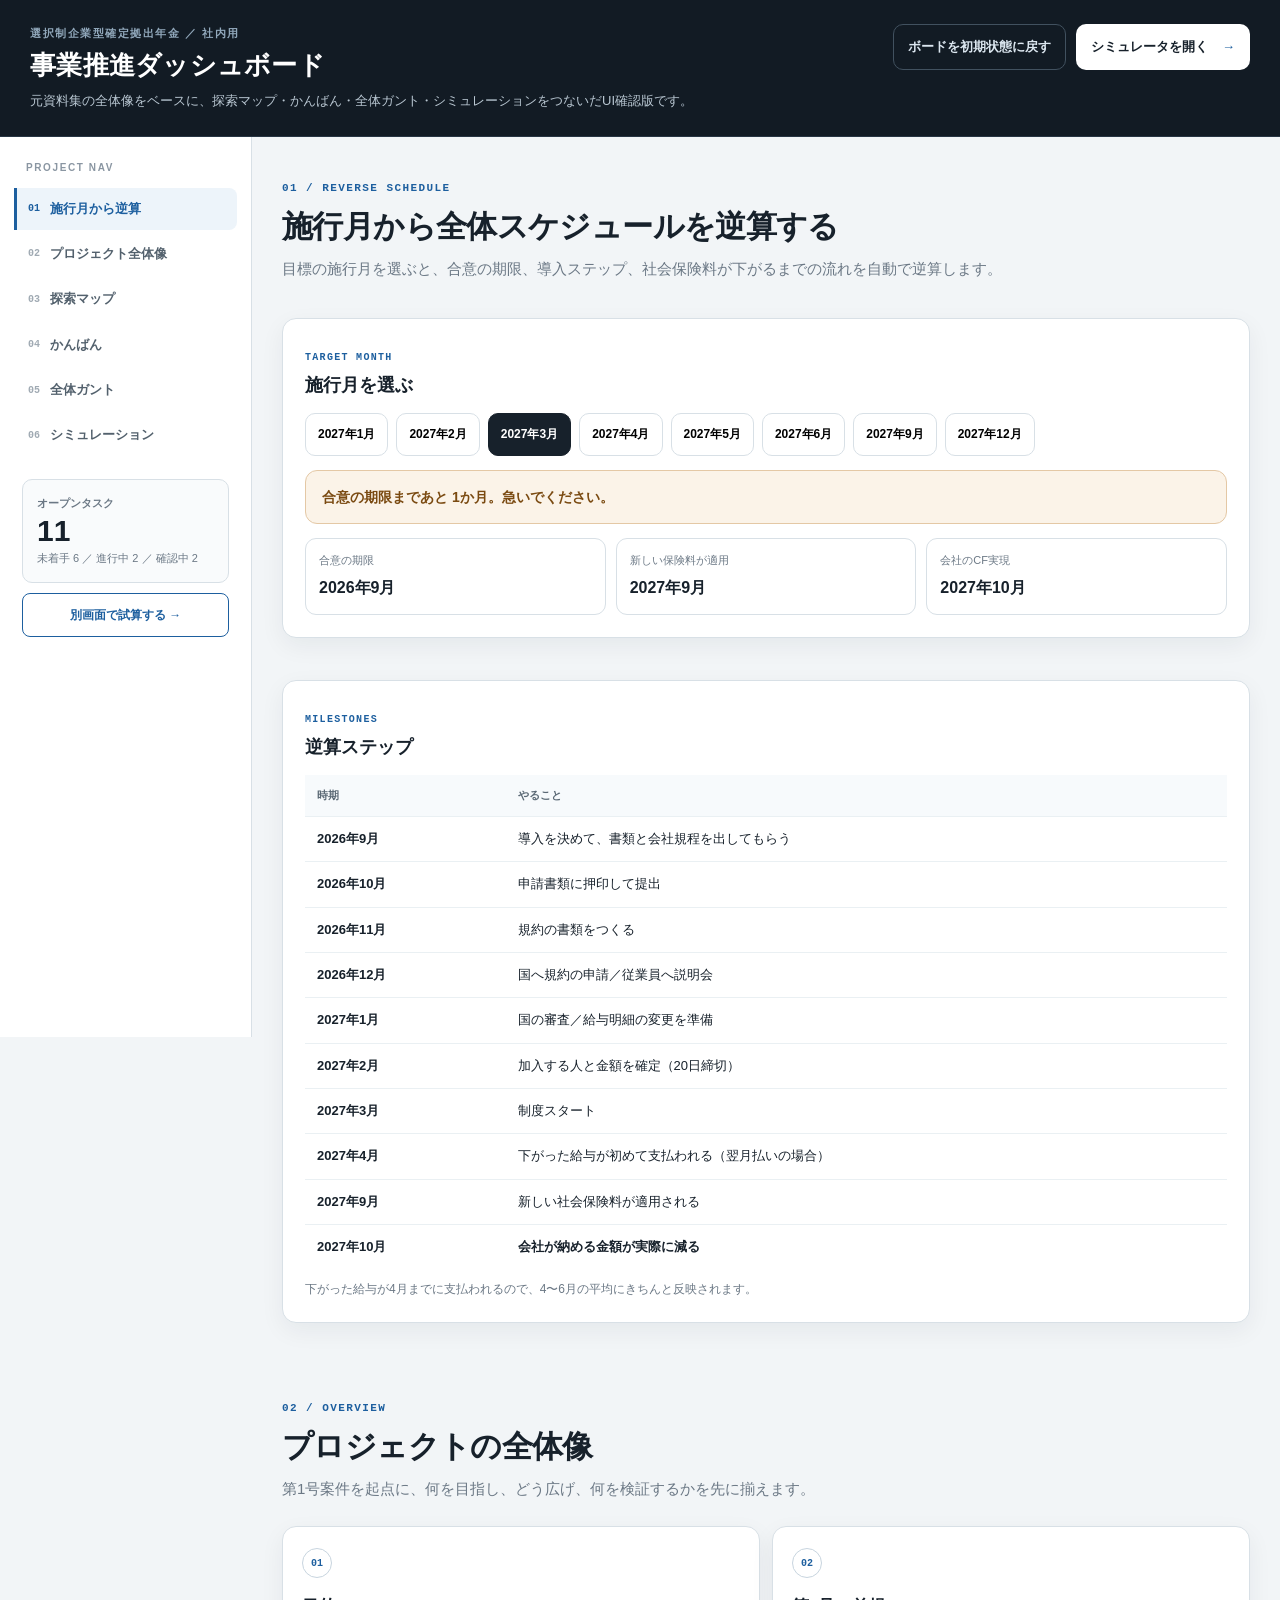
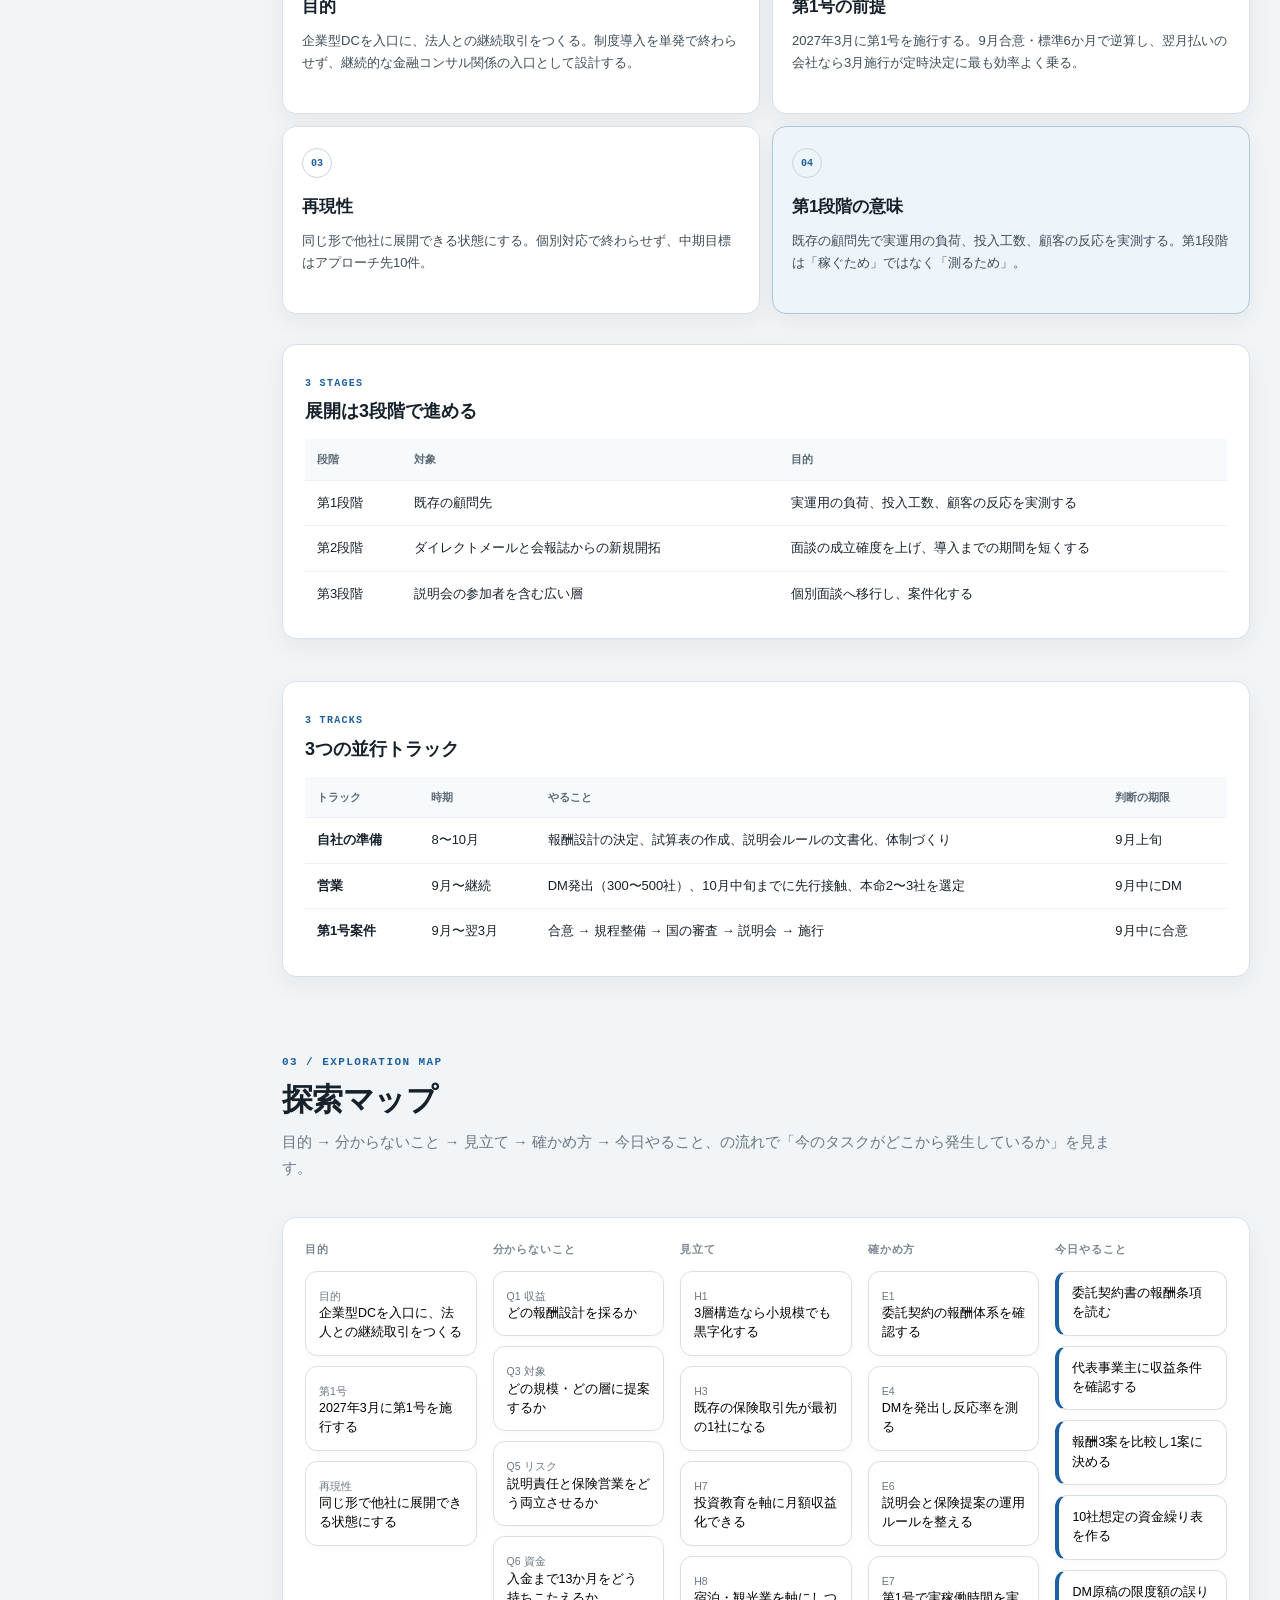
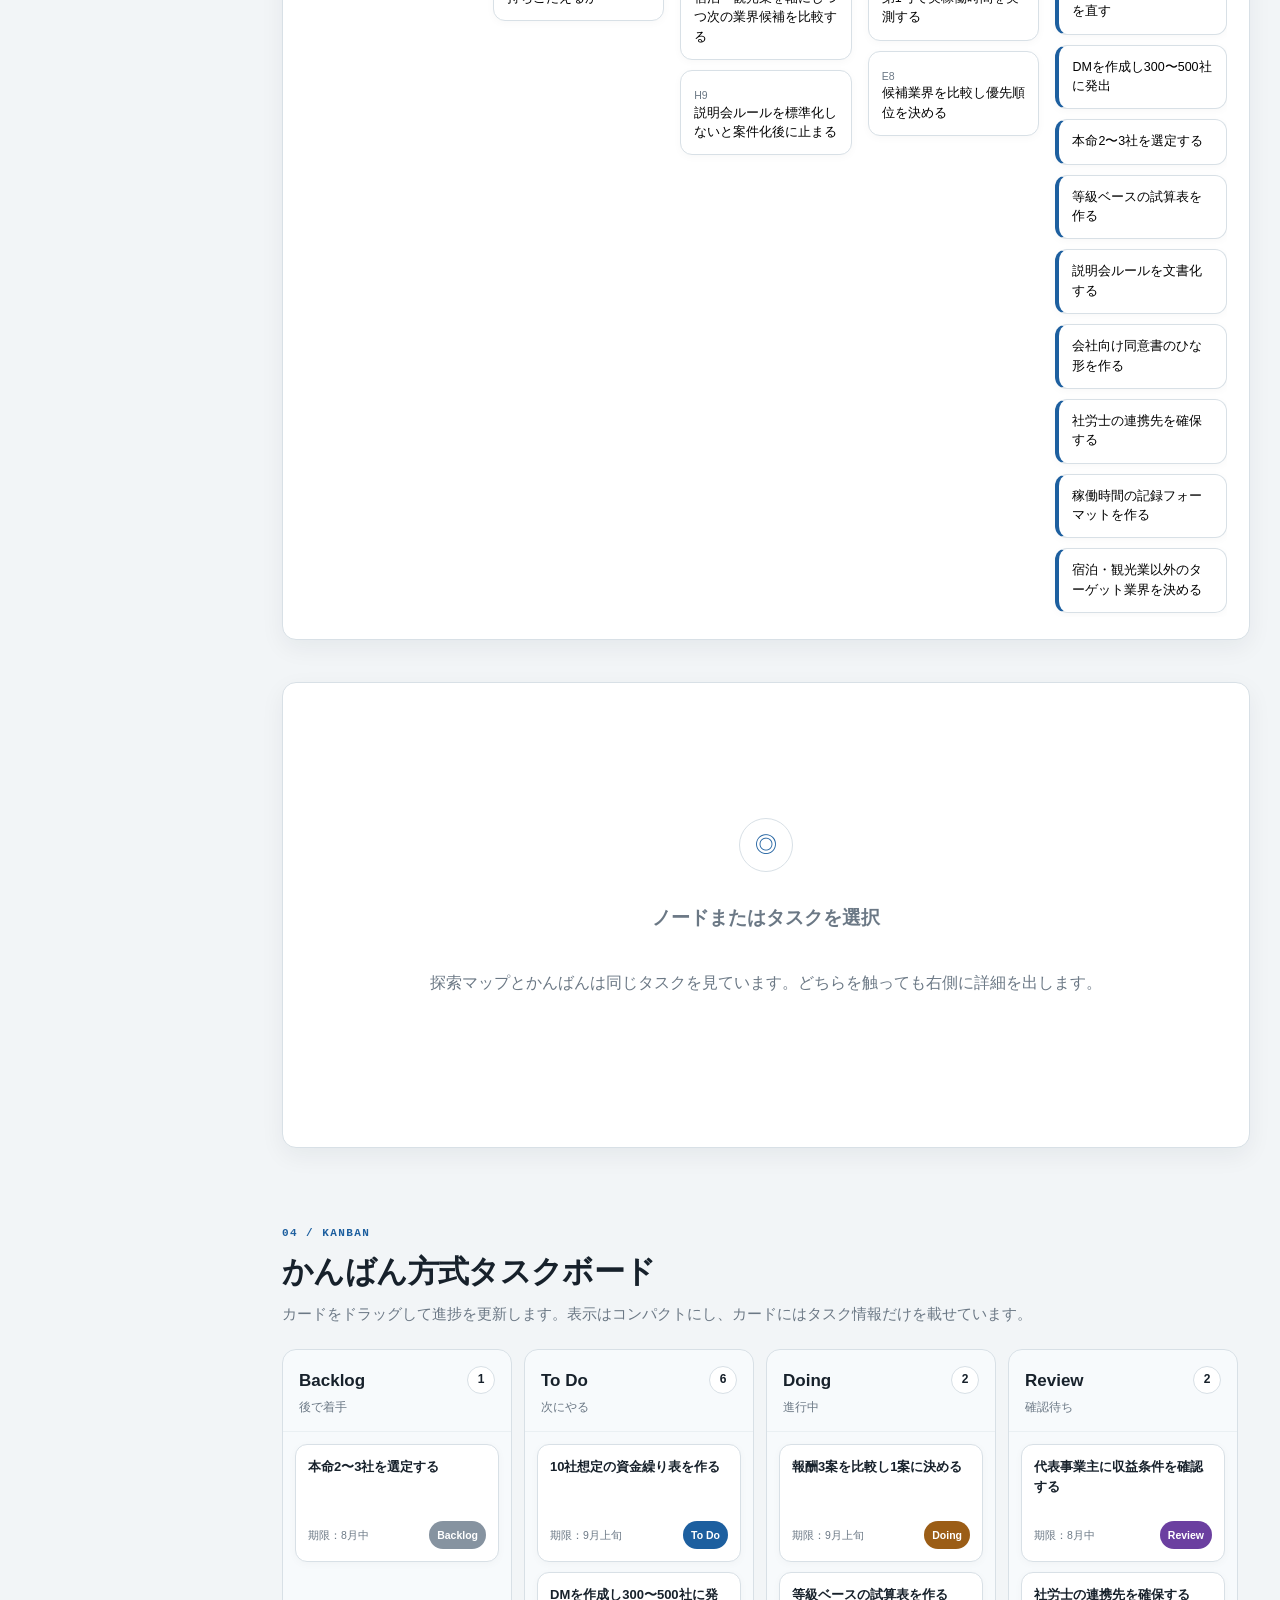
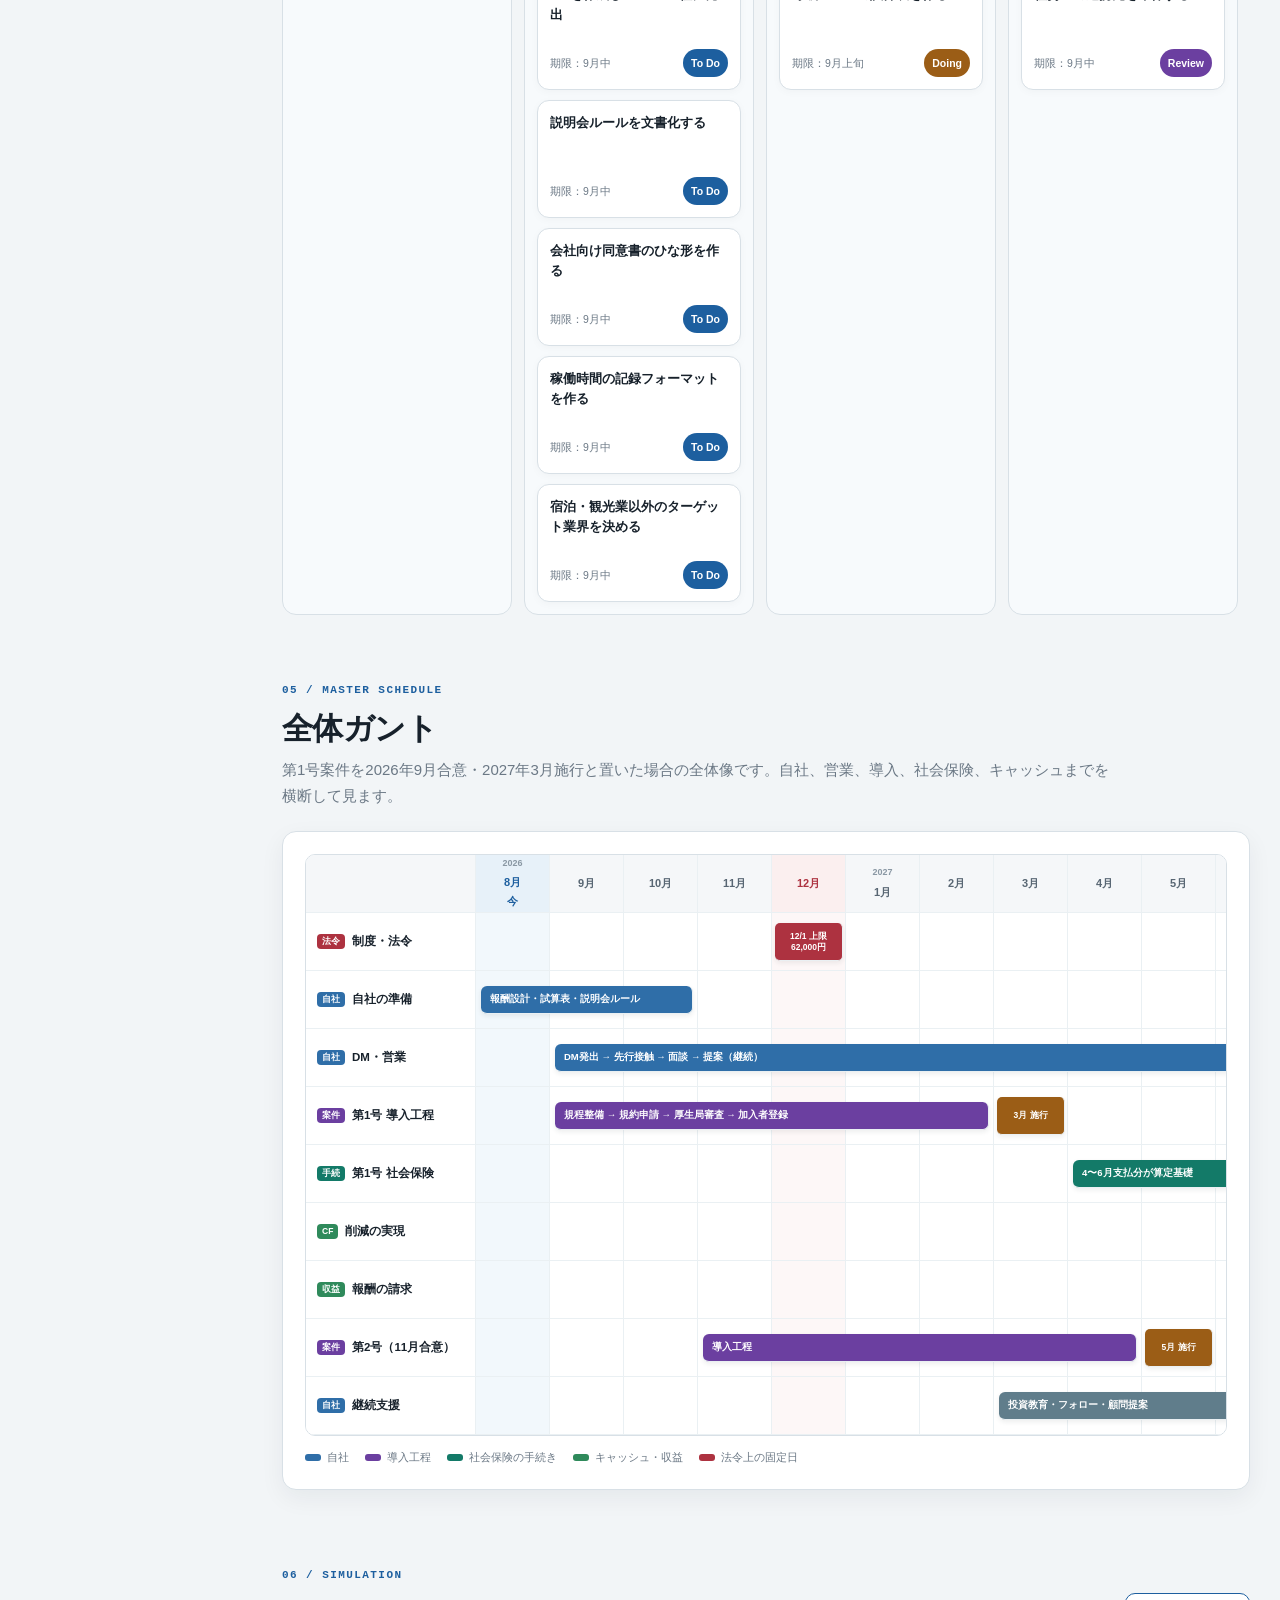
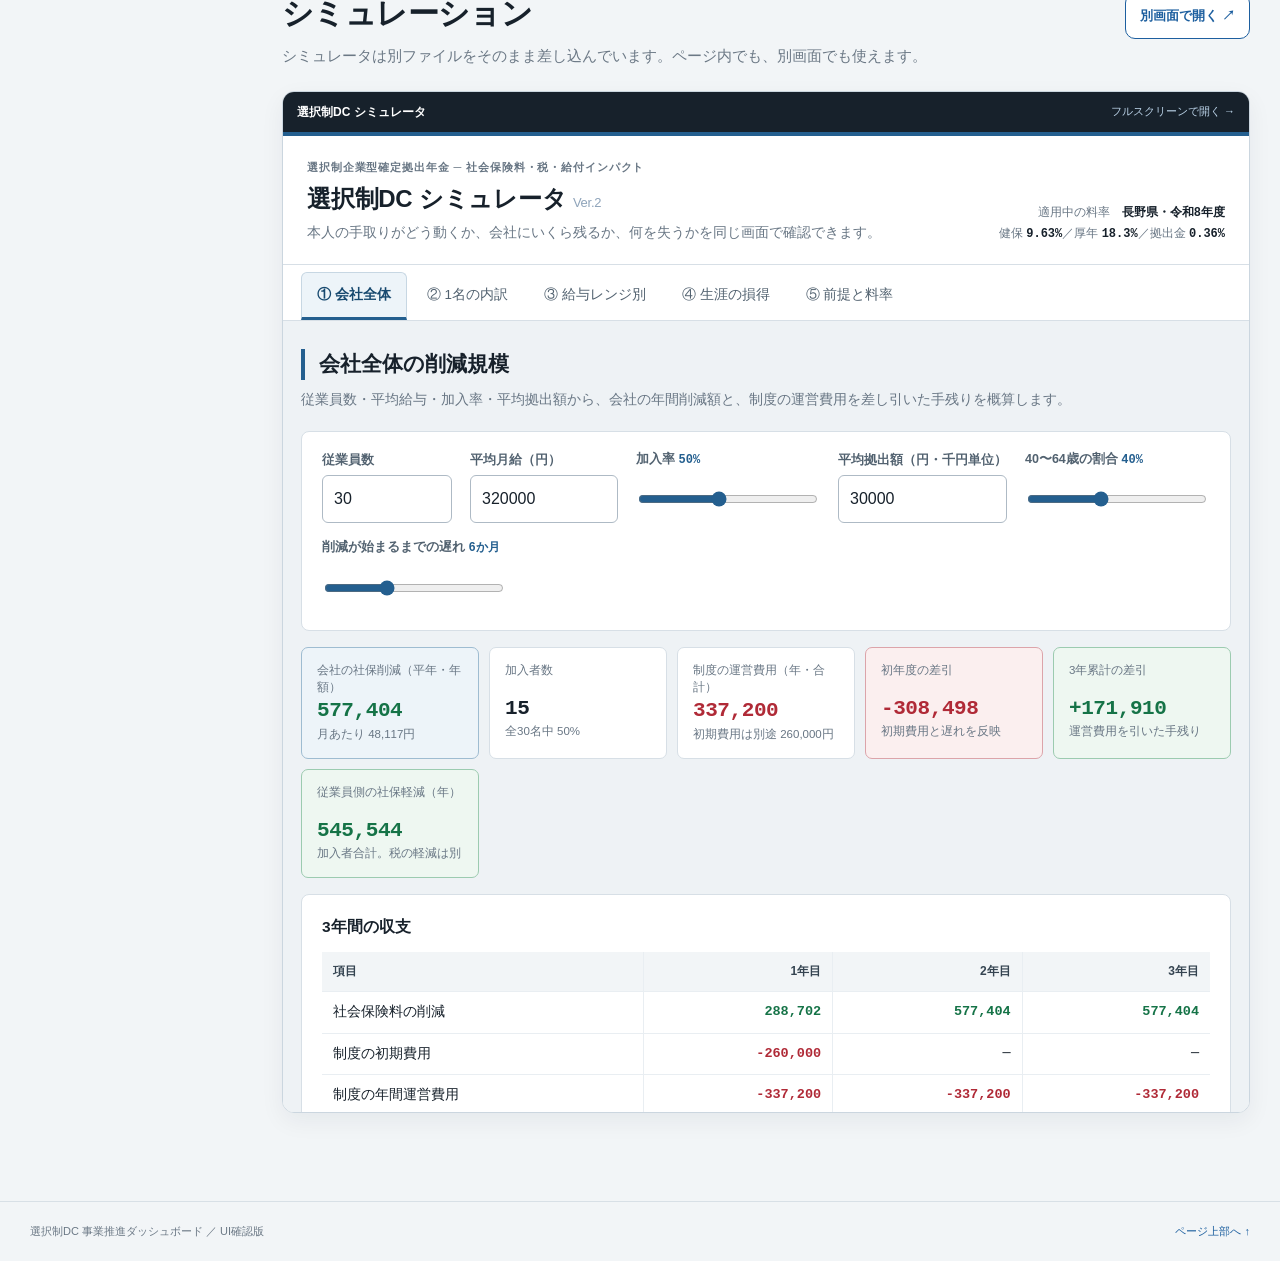
==== commit 1c81f043: "Add files via upload" ====
--- a/index.html
+++ b/index.html
@@ -5,15 +5,15 @@
   <meta name="viewport" content="width=device-width, initial-scale=1.0">
   <meta name="robots" content="noindex, nofollow">
   <title>選択制DC 事業推進ダッシュボード</title>
-  <link rel="stylesheet" href="styles.css?v=proto-1">
+  <link rel="stylesheet" href="styles.css?v=proto-2">
 </head>
 <body>
   <header class="site-header">
     <div class="site-header__inner">
-      <div class="header-copy-wrap">
+      <div>
         <p class="eyebrow">選択制企業型確定拠出年金 ／ 社内用</p>
         <h1>事業推進ダッシュボード</h1>
-        <p class="header-copy">探索マップ・カンバン・ガント・シミュレーションをひとつにつないだ、Supabase連携前のUIプロトタイプです。</p>
+        <p class="header-copy">元資料集の全体像をベースに、探索マップ・かんばん・全体ガント・シミュレーションをつないだUI確認版です。</p>
       </div>
       <div class="header-actions">
         <button type="button" class="ghost-btn" id="resetBoardBtn">ボードを初期状態に戻す</button>
@@ -23,11 +23,11 @@
   </header>
 
   <div class="mobile-nav" aria-label="ページ内ナビゲーション">
+    <a href="#planner">逆算</a>
     <a href="#overview">全体像</a>
     <a href="#map">探索マップ</a>
-    <a href="#kanban">カンバン</a>
+    <a href="#kanban">かんばん</a>
     <a href="#gantt">ガント</a>
-    <a href="#issues">論点</a>
     <a href="#simulator">試算</a>
   </div>
 
@@ -35,204 +35,132 @@
     <aside class="side-nav">
       <div class="side-nav__title">PROJECT NAV</div>
       <nav aria-label="ページ内ナビゲーション">
-        <a href="#overview" data-nav="overview"><span>01</span>プロジェクト全体像</a>
-        <a href="#map" data-nav="map"><span>02</span>探索マップ</a>
-        <a href="#kanban" data-nav="kanban"><span>03</span>カンバン</a>
-        <a href="#gantt" data-nav="gantt"><span>04</span>ガント</a>
-        <a href="#issues" data-nav="issues"><span>05</span>検討論点</a>
+        <a href="#planner" data-nav="planner"><span>01</span>施行月から逆算</a>
+        <a href="#overview" data-nav="overview"><span>02</span>プロジェクト全体像</a>
+        <a href="#map" data-nav="map"><span>03</span>探索マップ</a>
+        <a href="#kanban" data-nav="kanban"><span>04</span>かんばん</a>
+        <a href="#gantt" data-nav="gantt"><span>05</span>全体ガント</a>
         <a href="#simulator" data-nav="simulator"><span>06</span>シミュレーション</a>
       </nav>
 
-      <div class="side-status" id="statusSummary">
-        <div class="status-label">現況サマリー</div>
+      <div class="side-status">
+        <div class="status-label">オープンタスク</div>
         <div class="status-number" id="openTaskCount">0</div>
         <div class="status-note" id="statusLine">未着手 0 ／ 進行中 0</div>
       </div>
 
-      <div class="side-card">
-        <div class="side-card__label">このプロトタイプでできること</div>
-        <ul class="mini-list">
-          <li>探索マップからタスクの背景を逆引き</li>
-          <li>カンバンで進捗をドラッグ操作</li>
-          <li>変更内容をガントへ即反映</li>
-          <li>ブラウザ内に状態を保存</li>
-        </ul>
-      </div>
-
-      <div class="side-card side-card--muted">
-        <div class="side-card__label">今はまだ未対応</div>
-        <ul class="mini-list">
-          <li>他メンバーとの同期</li>
-          <li>担当者ごとの履歴管理</li>
-          <li>権限分け</li>
-        </ul>
-      </div>
+      <a class="side-sim" href="simulator.html">別画面で試算する →</a>
     </aside>
 
     <main class="main">
-      <section id="overview" class="section hero-section" data-section="overview">
-        <div class="section-kicker">01 / OVERVIEW</div>
-        <div class="hero-grid">
-          <div>
-            <h2>まず、全体の流れを掴む</h2>
-            <p class="section-lead">この事業が何を目指し、いま何が未決で、どの作業を先に進めるべきかを、ひとつの画面で追えるようにします。</p>
-          </div>
-          <div class="hero-callout">
-            <div class="hero-callout__label">PROTOTYPE NOTE</div>
-            <p>今はブラウザ内にだけ保存する体験版です。あとでSupabaseに差し替える前提で、操作感を先に確認できます。</p>
-          </div>
-        </div>
-
-        <div class="summary-grid">
-          <article class="summary-card">
-            <span class="summary-no">01</span>
-            <h3>探索マップで「なぜこのタスクか」が分かる</h3>
-            <p>目の前のタスクを、目的・論点・判断・施策から逆算して確認できます。</p>
-          </article>
-          <article class="summary-card">
-            <span class="summary-no">02</span>
-            <h3>カンバンで「今どこまで進んだか」が分かる</h3>
-            <p>Backlog から Done まで、進捗をドラッグ＆ドロップで更新できます。</p>
-          </article>
-          <article class="summary-card">
-            <span class="summary-no">03</span>
-            <h3>ガントで「いつまでに何をやるか」が分かる</h3>
-            <p>同じタスクデータから工程表を自動で描画し、優先順位を見直しやすくします。</p>
-          </article>
-          <article class="summary-card summary-card--accent">
-            <span class="summary-no">04</span>
-            <h3>シミュレータで「インパクト」をすぐに見られる</h3>
-            <p>提案に入る前に、数字の大きさと説明時の論点をその場で確認できます。</p>
-          </article>
-        </div>
-
-        <div class="overview-grid">
-          <article class="panel">
-            <div class="panel-heading">
-              <div>
-                <span class="panel-label">FLOW</span>
-                <h3>今回の画面構成</h3>
-              </div>
-            </div>
-            <div class="flow flow--compact">
-              <div class="flow-item"><span>1</span><div><b>探索マップ</b><p>タスクの上位概念をたどる</p></div></div>
-              <div class="flow-arrow">→</div>
-              <div class="flow-item"><span>2</span><div><b>カンバン</b><p>現在の状態を更新する</p></div></div>
-              <div class="flow-arrow">→</div>
-              <div class="flow-item"><span>3</span><div><b>ガント</b><p>期限と並行進行を確認する</p></div></div>
-              <div class="flow-arrow">→</div>
-              <div class="flow-item"><span>4</span><div><b>シミュレータ</b><p>試算とインパクトを確認する</p></div></div>
-            </div>
-          </article>
-
-          <article class="panel">
-            <div class="panel-heading">
-              <div>
-                <span class="panel-label">TRY FIRST</span>
-                <h3>最初に試してほしい操作</h3>
-              </div>
-            </div>
-            <ol class="ordered-list">
-              <li>探索マップで「宿泊・観光業以外のターゲット業界を決める」を選ぶ</li>
-              <li>右側パネルで、どの上位論点から発生しているかを確認する</li>
-              <li>同じタスクをカンバンで <strong>To Do → Doing</strong> に動かす</li>
-              <li>下のガントで、そのタスクが進行中表示になることを確認する</li>
-            </ol>
-          </article>
+      <section id="planner" class="section hero-section" data-section="planner">
+        <div class="section-kicker">01 / REVERSE SCHEDULE</div>
+        <div class="section-head">
+          <div>
+            <h2>施行月から全体スケジュールを逆算する</h2>
+            <p class="section-lead">目標の施行月を選ぶと、合意の期限、導入ステップ、社会保険料が下がるまでの流れを自動で逆算します。</p>
+          </div>
+        </div>
+
+        <div class="planner-grid">
+          <div class="panel">
+            <div class="panel-heading compact">
+              <div><span class="panel-label">TARGET MONTH</span><h3>施行月を選ぶ</h3></div>
+            </div>
+            <div class="pick" id="plannerPick"></div>
+            <div class="result" id="plannerResult">─</div>
+
+            <div class="summary-mini-grid">
+              <div class="mini-box"><span>合意の期限</span><b id="summaryAgreement">─</b></div>
+              <div class="mini-box"><span>新しい保険料が適用</span><b id="summaryApply">─</b></div>
+              <div class="mini-box"><span>会社のCF実現</span><b id="summaryCash">─</b></div>
+            </div>
+          </div>
+
+          <div class="panel">
+            <div class="panel-heading compact">
+              <div><span class="panel-label">MILESTONES</span><h3>逆算ステップ</h3></div>
+            </div>
+            <div id="plannerSteps"></div>
+          </div>
+        </div>
+      </section>
+
+      <section id="overview" class="section" data-section="overview">
+        <div class="section-kicker">02 / OVERVIEW</div>
+        <div class="section-head">
+          <div>
+            <h2>プロジェクトの全体像</h2>
+            <p class="section-lead">第1号案件を起点に、何を目指し、どう広げ、何を検証するかを先に揃えます。</p>
+          </div>
+        </div>
+
+        <div class="summary-grid overview-summary">
+          <article class="summary-card"><span class="summary-no">01</span><h3>目的</h3><p>企業型DCを入口に、法人との継続取引をつくる。制度導入を単発で終わらせず、継続的な金融コンサル関係の入口として設計する。</p></article>
+          <article class="summary-card"><span class="summary-no">02</span><h3>第1号の前提</h3><p>2027年3月に第1号を施行する。9月合意・標準6か月で逆算し、翌月払いの会社なら3月施行が定時決定に最も効率よく乗る。</p></article>
+          <article class="summary-card"><span class="summary-no">03</span><h3>再現性</h3><p>同じ形で他社に展開できる状態にする。個別対応で終わらせず、中期目標はアプローチ先10件。</p></article>
+          <article class="summary-card summary-card--accent"><span class="summary-no">04</span><h3>第1段階の意味</h3><p>既存の顧問先で実運用の負荷、投入工数、顧客の反応を実測する。第1段階は「稼ぐため」ではなく「測るため」。</p></article>
+        </div>
+
+        <div class="two-col">
+          <div class="panel">
+            <div class="panel-heading compact"><div><span class="panel-label">3 STAGES</span><h3>展開は3段階で進める</h3></div></div>
+            <div class="scroll-table"><table>
+              <tr><th>段階</th><th>対象</th><th>目的</th></tr>
+              <tr><td>第1段階</td><td>既存の顧問先</td><td>実運用の負荷、投入工数、顧客の反応を実測する</td></tr>
+              <tr><td>第2段階</td><td>ダイレクトメールと会報誌からの新規開拓</td><td>面談の成立確度を上げ、導入までの期間を短くする</td></tr>
+              <tr><td>第3段階</td><td>説明会の参加者を含む広い層</td><td>個別面談へ移行し、案件化する</td></tr>
+            </table></div>
+          </div>
+
+          <div class="panel">
+            <div class="panel-heading compact"><div><span class="panel-label">3 TRACKS</span><h3>3つの並行トラック</h3></div></div>
+            <div class="scroll-table"><table>
+              <tr><th>トラック</th><th>時期</th><th>やること</th><th>判断の期限</th></tr>
+              <tr><td><b>自社の準備</b></td><td>8〜10月</td><td>報酬設計の決定、試算表の作成、説明会ルールの文書化、体制づくり</td><td>9月上旬</td></tr>
+              <tr><td><b>営業</b></td><td>9月〜継続</td><td>DM発出（300〜500社）、10月中旬までに先行接触、本命2〜3社を選定</td><td>9月中にDM</td></tr>
+              <tr><td><b>第1号案件</b></td><td>9月〜翌3月</td><td>合意 → 規程整備 → 国の審査 → 説明会 → 施行</td><td>9月中に合意</td></tr>
+            </table></div>
+          </div>
         </div>
       </section>
 
       <section id="map" class="section" data-section="map">
-        <div class="section-kicker">02 / EXPLORATION MAP</div>
+        <div class="section-kicker">03 / EXPLORATION MAP</div>
         <div class="section-head">
           <div>
             <h2>探索マップ</h2>
-            <p class="section-lead">「今目の前にあるタスクは、どこから発生しているのか？」を目的から逆算して見える化します。</p>
-          </div>
-          <div class="local-note">タスクまたはノードを選ぶと、関連経路がハイライトされます。</div>
+            <p class="section-lead">目的 → 分からないこと → 見立て → 確かめ方 → 今日やること、の流れで「今のタスクがどこから発生しているか」を見ます。</p>
+          </div>
         </div>
 
         <div class="map-layout">
           <div class="panel map-panel">
-            <div class="map-toolbar">
-              <button type="button" class="filter-btn is-active" data-map-filter="all">全体表示</button>
-              <button type="button" class="filter-btn" data-map-filter="focus">選択経路のみ</button>
-              <button type="button" class="filter-btn" id="clearSelectionBtn">選択解除</button>
-            </div>
-            <div class="map-grid" id="mapGrid">
-              <div class="map-column">
-                <div class="map-column__title">目的</div>
-                <button class="map-node" data-node-id="goal-business">事業を成立させる</button>
-              </div>
-              <div class="map-column">
-                <div class="map-column__title">戦略</div>
-                <button class="map-node" data-node-id="strategy-sales">営業戦略を決める</button>
-                <button class="map-node" data-node-id="strategy-revenue">収益設計を固める</button>
-              </div>
-              <div class="map-column">
-                <div class="map-column__title">論点</div>
-                <button class="map-node" data-node-id="issue-target">ターゲット業界を決める</button>
-                <button class="map-node" data-node-id="issue-pricing">料金体系を決める</button>
-                <button class="map-node" data-node-id="issue-compliance">説明責任と実務運用を固める</button>
-                <button class="map-node" data-node-id="issue-firstcase">第1号案件で何を測るか決める</button>
-              </div>
-              <div class="map-column">
-                <div class="map-column__title">判断・施策</div>
-                <button class="map-node" data-node-id="decision-hotel">宿泊・観光業を軸にする</button>
-                <button class="map-node" data-node-id="decision-otherindustry">宿泊・観光業以外を比較する</button>
-                <button class="map-node" data-node-id="decision-fixedprice">規模レンジ別の固定料金にする</button>
-                <button class="map-node" data-node-id="decision-measure">加入率・工数・質問を実測する</button>
-                <button class="map-node" data-node-id="decision-rule">説明会ルールを標準化する</button>
-              </div>
-              <div class="map-column">
-                <div class="map-column__title">今のタスク</div>
-                <button class="map-task" data-task-id="task-target-industry">宿泊・観光業以外のターゲット業界を決める</button>
-                <button class="map-task" data-task-id="task-deadline-rule">規約の承認申請の締切ルールを確定させる</button>
-                <button class="map-task" data-task-id="task-pricing-range">料金レンジの刻みと金額を決める</button>
-                <button class="map-task" data-task-id="task-measure-rate">第1段階で加入率を実測する</button>
-                <button class="map-task" data-task-id="task-stopcost">制度をやめるときの手続きと費用を確認する</button>
-                <button class="map-task" data-task-id="task-minwage">最低賃金の抵触チェックを手順にする</button>
-                <button class="map-task" data-task-id="task-srline">社労士法上の独占業務との線引きを確認する</button>
-                <button class="map-task" data-task-id="task-risktext">デメリット説明の標準文面をつくる</button>
-              </div>
-
-              <div class="map-link map-link--g1"></div>
-              <div class="map-link map-link--g2"></div>
-              <div class="map-link map-link--g3"></div>
-              <div class="map-link map-link--g4"></div>
-              <div class="map-link map-link--g5"></div>
-              <div class="map-link map-link--g6"></div>
-            </div>
-          </div>
-
+            <div class="map-grid" id="mapGrid"></div>
+          </div>
           <aside class="panel detail-panel" id="detailPanel">
             <div class="detail-empty" id="detailEmpty">
               <div class="detail-empty__icon">◎</div>
-              <h3>ノードまたはタスクを選んでください</h3>
-              <p>探索マップ・カンバン・ガントは同じデータを見ています。どこから触っても、右側には同じ詳細が出ます。</p>
-            </div>
-
+              <h3>ノードまたはタスクを選択</h3>
+              <p>探索マップとかんばんは同じタスクを見ています。どちらを触っても右側に詳細を出します。</p>
+            </div>
             <div class="detail-content hidden" id="detailContent">
               <div class="detail-badges" id="detailBadges"></div>
               <h3 id="detailTitle"></h3>
               <p class="detail-description" id="detailDescription"></p>
-
               <div class="detail-block">
-                <div class="detail-block__label">WHY THIS TASK?</div>
+                <div class="detail-block__label">逆算の経路</div>
                 <div class="crumbs" id="detailPath"></div>
               </div>
-
               <div class="detail-block">
                 <div class="detail-block__label">関連タスク</div>
-                <div class="detail-related" id="detailRelatedTasks"></div>
+                <div class="detail-related" id="detailRelated"></div>
               </div>
-
-              <div class="detail-block hidden" id="detailTaskMetaBlock">
-                <div class="detail-block__label">タスク操作</div>
-                <div class="detail-meta" id="detailTaskMeta"></div>
+              <div class="detail-block hidden" id="detailTaskActions">
+                <div class="detail-block__label">進捗変更</div>
                 <div class="status-actions">
-                  <button type="button" class="ghost-btn small" id="movePrevBtn">← 前のステータス</button>
-                  <button type="button" class="ghost-btn small" id="moveNextBtn">次のステータス →</button>
+                  <button type="button" class="ghost-btn small" id="movePrevBtn">← 前へ</button>
+                  <button type="button" class="ghost-btn small" id="moveNextBtn">次へ →</button>
                 </div>
               </div>
             </div>
@@ -241,134 +169,57 @@
       </section>
 
       <section id="kanban" class="section" data-section="kanban">
-        <div class="section-kicker">03 / KANBAN</div>
+        <div class="section-kicker">04 / KANBAN</div>
         <div class="section-head">
           <div>
             <h2>かんばん方式タスクボード</h2>
-            <p class="section-lead">カードをドラッグして進捗を更新します。スマートフォンではカードを選ぶと、右側の「前へ／次へ」でも変更できます。</p>
-          </div>
-          <div class="kanban-meta">
-            <span>保存先：このブラウザのみ</span>
-            <span>今後：Supabaseに差し替え予定</span>
-          </div>
-        </div>
-
+            <p class="section-lead">カードをドラッグして進捗を更新します。表示はコンパクトにし、カードにはタスク情報だけを載せています。</p>
+          </div>
+        </div>
         <div class="kanban-board" id="kanbanBoard">
           <section class="kanban-column" data-status="backlog">
-            <header class="kanban-column__head">
-              <div>
-                <h3>Backlog</h3>
-                <p>後で着手</p>
-              </div>
-              <span class="kanban-count" data-count-for="backlog">0</span>
-            </header>
+            <header class="kanban-column__head"><div><h3>Backlog</h3><p>後で着手</p></div><span class="kanban-count" data-count-for="backlog">0</span></header>
             <div class="kanban-dropzone" data-dropzone="backlog"></div>
           </section>
-
           <section class="kanban-column" data-status="todo">
-            <header class="kanban-column__head">
-              <div>
-                <h3>To Do</h3>
-                <p>次にやること</p>
-              </div>
-              <span class="kanban-count" data-count-for="todo">0</span>
-            </header>
+            <header class="kanban-column__head"><div><h3>To Do</h3><p>次にやる</p></div><span class="kanban-count" data-count-for="todo">0</span></header>
             <div class="kanban-dropzone" data-dropzone="todo"></div>
           </section>
-
           <section class="kanban-column" data-status="doing">
-            <header class="kanban-column__head">
-              <div>
-                <h3>Doing</h3>
-                <p>いま進行中</p>
-              </div>
-              <span class="kanban-count" data-count-for="doing">0</span>
-            </header>
+            <header class="kanban-column__head"><div><h3>Doing</h3><p>進行中</p></div><span class="kanban-count" data-count-for="doing">0</span></header>
             <div class="kanban-dropzone" data-dropzone="doing"></div>
           </section>
-
           <section class="kanban-column" data-status="review">
-            <header class="kanban-column__head">
-              <div>
-                <h3>Review</h3>
-                <p>確認待ち</p>
-              </div>
-              <span class="kanban-count" data-count-for="review">0</span>
-            </header>
+            <header class="kanban-column__head"><div><h3>Review</h3><p>確認待ち</p></div><span class="kanban-count" data-count-for="review">0</span></header>
             <div class="kanban-dropzone" data-dropzone="review"></div>
           </section>
-
           <section class="kanban-column" data-status="done">
-            <header class="kanban-column__head">
-              <div>
-                <h3>Done</h3>
-                <p>完了</p>
-              </div>
-              <span class="kanban-count" data-count-for="done">0</span>
-            </header>
+            <header class="kanban-column__head"><div><h3>Done</h3><p>完了</p></div><span class="kanban-count" data-count-for="done">0</span></header>
             <div class="kanban-dropzone" data-dropzone="done"></div>
           </section>
         </div>
       </section>
 
       <section id="gantt" class="section" data-section="gantt">
-        <div class="section-kicker">04 / MASTER SCHEDULE</div>
-        <div class="section-head">
-          <div>
-            <h2>全体ガントチャート</h2>
-            <p class="section-lead">探索マップと同じタスクデータから表示しています。色は現在の進捗を表します。</p>
-          </div>
-          <div class="gantt-status-legend">
-            <span><i class="legend-dot backlog"></i>Backlog</span>
-            <span><i class="legend-dot todo"></i>To Do</span>
-            <span><i class="legend-dot doing"></i>Doing</span>
-            <span><i class="legend-dot review"></i>Review</span>
-            <span><i class="legend-dot done"></i>Done</span>
-          </div>
-        </div>
-
-        <div class="panel gantt-shell">
-          <div class="gantt-scroll" role="region" aria-label="横スクロール可能なガントチャート" tabindex="0">
-            <div id="ganttTable"></div>
-          </div>
-          <p class="gantt-help">カンバンで進捗を変えると、この表もすぐに更新されます。</p>
-        </div>
-      </section>
-
-      <section id="issues" class="section" data-section="issues">
-        <div class="section-kicker">05 / ISSUES</div>
-        <div class="section-head">
-          <div>
-            <h2>検討論点</h2>
-            <p class="section-lead">プロトタイプでは、よく参照しそうな論点を残しています。正式版ではここもSupabase管理にする想定です。</p>
-          </div>
-        </div>
-
-        <div class="issue-grid">
-          <details class="issue-card issue-card--open" open>
-            <summary><span class="issue-no">01</span><div><b>宿泊・観光業以外のターゲットをどうするか</b><small>未決</small></div><span class="chev">＋</span></summary>
-            <div class="issue-content">
-              <p>宿泊・観光業を軸にしつつ、次にどの業界へ展開するかは未決です。従業員規模、給与水準、退職金ニーズ、採用難、人材定着、営業接点の作りやすさで比較する必要があります。</p>
-            </div>
-          </details>
-          <details class="issue-card issue-card--open" open>
-            <summary><span class="issue-no">02</span><div><b>規模レンジ別の固定料金の刻みをどう決めるか</b><small>進行中</small></div><span class="chev">＋</span></summary>
-            <div class="issue-content">
-              <p>固定料金にする方針は決まっています。残るのはレンジの階段の幅と各レンジの金額です。加入率と実務工数の実測値がないと根拠が弱いため、第1段階で測る必要があります。</p>
-            </div>
-          </details>
-          <details class="issue-card issue-card--open">
-            <summary><span class="issue-no">03</span><div><b>説明責任と実務線引きをどこまで標準化するか</b><small>未決</small></div><span class="chev">＋</span></summary>
-            <div class="issue-content">
-              <p>デメリット説明の標準文面、最低賃金チェック、社労士法上の線引き、制度廃止時の説明など、説明と実務の境界を整理する必要があります。</p>
-            </div>
-          </details>
-          <details class="issue-card issue-card--fixed">
-            <summary><span class="issue-no">04</span><div><b>個人向け営業を事業計画に入れるか</b><small>方針決定</small></div><span class="chev">＋</span></summary>
-            <div class="issue-content">
-              <p><b>入れない。</b>収益は顧問契約と法人保険で取り、従業員個人への営業を前提にしないことで、移行率を優先した判断ができます。</p>
-            </div>
-          </details>
+        <div class="section-kicker">05 / MASTER SCHEDULE</div>
+        <div class="section-head">
+          <div>
+            <h2>全体ガント</h2>
+            <p class="section-lead">第1号案件を2026年9月合意・2027年3月施行と置いた場合の全体像です。自社、営業、導入、社会保険、キャッシュまでを横断して見ます。</p>
+          </div>
+        </div>
+
+        <div class="panel gantt-panel">
+          <div class="gantt-scroll" role="region" aria-label="全体ガントチャート" tabindex="0">
+            <div class="gg" id="masterGantt"></div>
+          </div>
+          <div class="glegend">
+            <span><i class="j"></i>自社</span>
+            <span><i class="u"></i>導入工程</span>
+            <span><i class="k"></i>社会保険の手続き</span>
+            <span><i class="c"></i>キャッシュ・収益</span>
+            <span><i class="h"></i>法令上の固定日</span>
+          </div>
         </div>
       </section>
 
@@ -376,17 +227,13 @@
         <div class="section-kicker">06 / SIMULATION</div>
         <div class="section-head">
           <div>
-            <h2>その場で試算する</h2>
-            <p class="section-lead">プロトタイプ段階でも、シミュレータは別ファイルで実際に操作できます。</p>
-          </div>
-          <a class="primary-outline" href="simulator.html">別画面で大きく開く ↗</a>
-        </div>
-
+            <h2>シミュレーション</h2>
+            <p class="section-lead">シミュレータは別ファイルをそのまま差し込んでいます。ページ内でも、別画面でも使えます。</p>
+          </div>
+          <a class="primary-outline" href="simulator.html">別画面で開く ↗</a>
+        </div>
         <div class="sim-frame-wrap">
-          <div class="sim-frame-bar">
-            <span>選択制DC シミュレータ</span>
-            <a href="simulator.html">フルスクリーンで開く →</a>
-          </div>
+          <div class="sim-frame-bar"><span>選択制DC シミュレータ</span><a href="simulator.html">フルスクリーンで開く →</a></div>
           <iframe src="simulator.html" title="選択制DC シミュレータ" loading="lazy"></iframe>
         </div>
       </section>
@@ -394,10 +241,10 @@
   </div>
 
   <footer class="footer">
-    <div>選択制DC 事業推進ダッシュボード ／ プロトタイプ</div>
-    <a href="#overview">ページ上部へ ↑</a>
+    <div>選択制DC 事業推進ダッシュボード ／ UI確認版</div>
+    <a href="#planner">ページ上部へ ↑</a>
   </footer>
 
-  <script src="app.js?v=proto-1"></script>
+  <script src="app.js?v=proto-2"></script>
 </body>
 </html>
--- a/styles.css
+++ b/styles.css
@@ -16,873 +16,157 @@
   --amber-soft:#fbf3e8;
   --red:#ad3240;
   --red-soft:#fbefef;
-  --slate:#506271;
-  --slate-soft:#f4f7f9;
-  --backlog:#8a96a2;
+  --shadow:0 8px 24px rgba(23,33,43,.06);
+  --radius:14px;
+  --backlog:#8693a0;
   --todo:#1d5f9f;
   --doing:#9b5d16;
   --review:#6b3fa0;
   --done:#157347;
-  --shadow:0 8px 24px rgba(23,33,43,.06);
-  --radius:14px;
 }
 *{box-sizing:border-box}
 html{scroll-behavior:smooth}
-body{
-  margin:0;
-  color:var(--ink);
-  background:var(--bg);
-  font-family:-apple-system,BlinkMacSystemFont,"Hiragino Sans","Hiragino Kaku Gothic ProN","Yu Gothic","Noto Sans JP",Meiryo,sans-serif;
-  line-height:1.72;
-  -webkit-font-smoothing:antialiased;
-}
+body{margin:0;color:var(--ink);background:var(--bg);font-family:-apple-system,BlinkMacSystemFont,"Hiragino Sans","Hiragino Kaku Gothic ProN","Yu Gothic","Noto Sans JP",Meiryo,sans-serif;line-height:1.72;-webkit-font-smoothing:antialiased}
 a{color:inherit}
 button,input,select{font:inherit}
 .hidden{display:none !important}
 :focus-visible{outline:3px solid rgba(29,95,159,.35);outline-offset:3px}
 
-.site-header{
-  background:#121b24;
-  color:#fff;
-  border-bottom:1px solid #273543;
-}
-.site-header__inner{
-  max-width:1540px;
-  margin:0 auto;
-  padding:24px 30px;
-  display:flex;
-  align-items:flex-start;
-  justify-content:space-between;
-  gap:24px;
-}
-.header-copy-wrap{max-width:920px}
-.eyebrow{
-  margin:0 0 5px;
-  color:#91a8bb;
-  font-size:11px;
-  font-weight:800;
-  letter-spacing:.14em;
-}
-.site-header h1{
-  margin:0;
-  font-size:26px;
-  line-height:1.35;
-  letter-spacing:.01em;
-}
-.header-copy{
-  margin:7px 0 0;
-  color:#b9c7d2;
-  font-size:13px;
-}
-.header-actions{
-  display:flex;
-  gap:10px;
-  flex:0 0 auto;
-  align-items:center;
-}
-.ghost-btn,
-.primary-link,
-.primary-outline{
-  border-radius:10px;
-  padding:11px 14px;
-  text-decoration:none;
-  font-size:13px;
-  font-weight:800;
-  border:1px solid transparent;
-  background:#fff;
-  color:#17212b;
-  cursor:pointer;
-}
-.primary-link{
-  background:#fff;
-}
+.site-header{background:#121b24;color:#fff;border-bottom:1px solid #273543}
+.site-header__inner{max-width:1540px;margin:0 auto;padding:24px 30px;display:flex;align-items:flex-start;justify-content:space-between;gap:24px}
+.eyebrow{margin:0 0 5px;color:#91a8bb;font-size:11px;font-weight:800;letter-spacing:.14em}
+.site-header h1{margin:0;font-size:26px;line-height:1.35;letter-spacing:.01em}
+.header-copy{margin:7px 0 0;color:#b9c7d2;font-size:13px;max-width:860px}
+.header-actions{display:flex;gap:10px;align-items:center;flex:0 0 auto}
+.ghost-btn,.primary-link,.primary-outline{border-radius:10px;padding:11px 14px;text-decoration:none;font-size:13px;font-weight:800;border:1px solid transparent;background:#fff;color:#17212b;cursor:pointer}
 .primary-link span{margin-left:10px;color:var(--blue)}
-.primary-outline{
-  background:#fff;
-  color:var(--blue);
-  border-color:var(--blue);
-}
-.ghost-btn{
-  background:transparent;
-  color:#dbe6ef;
-  border-color:#41515f;
-}
-.ghost-btn.small{
-  padding:9px 12px;
-  font-size:12px;
-  color:var(--ink);
-  background:#fff;
-  border-color:var(--line);
-}
+.primary-outline{color:var(--blue);border-color:var(--blue)}
+.ghost-btn{background:transparent;color:#dbe6ef;border-color:#41515f}
+.ghost-btn.small{padding:9px 12px;font-size:12px;color:var(--ink);background:#fff;border-color:var(--line)}
 
 .mobile-nav{display:none}
-.layout{
-  max-width:1540px;
-  margin:0 auto;
-  display:grid;
-  grid-template-columns:252px minmax(0,1fr);
-  align-items:start;
-}
-.side-nav{
-  position:sticky;
-  top:0;
-  height:100vh;
-  background:#fff;
-  border-right:1px solid var(--line);
-  padding:22px 14px;
-}
-.side-nav__title{
-  padding:0 12px 11px;
-  font-size:10px;
-  font-weight:800;
-  letter-spacing:.16em;
-  color:#8a96a2;
-}
+.layout{max-width:1540px;margin:0 auto;display:grid;grid-template-columns:252px minmax(0,1fr);align-items:start}
+.side-nav{position:sticky;top:0;height:100vh;background:#fff;border-right:1px solid var(--line);padding:22px 14px}
+.side-nav__title{padding:0 12px 11px;font-size:10px;font-weight:800;letter-spacing:.16em;color:#8a96a2}
 .side-nav nav{display:grid;gap:3px}
-.side-nav nav a{
-  display:flex;
-  align-items:center;
-  gap:10px;
-  padding:10px 11px;
-  border-left:3px solid transparent;
-  border-radius:0 8px 8px 0;
-  text-decoration:none;
-  color:#53616d;
-  font-size:13px;
-  font-weight:700;
-}
-.side-nav nav a span{
-  font-family:ui-monospace,SFMono-Regular,Menlo,Consolas,monospace;
-  color:#a0aab3;
-  font-size:10px;
-}
+.side-nav nav a{display:flex;align-items:center;gap:10px;padding:10px 11px;border-left:3px solid transparent;border-radius:0 8px 8px 0;text-decoration:none;color:#53616d;font-size:13px;font-weight:700}
+.side-nav nav a span{font-family:ui-monospace,SFMono-Regular,Menlo,Consolas,monospace;color:#a0aab3;font-size:10px}
 .side-nav nav a:hover{background:#f5f8fa;color:var(--ink)}
-.side-nav nav a.is-active{
-  color:var(--blue);
-  background:var(--blue-soft);
-  border-left-color:var(--blue);
-}
+.side-nav nav a.is-active{color:var(--blue);background:var(--blue-soft);border-left-color:var(--blue)}
 .side-nav nav a.is-active span{color:var(--blue)}
-.side-status,.side-card{
-  margin:18px 8px 0;
-  padding:14px;
-  border:1px solid var(--line);
-  border-radius:10px;
-  background:#f9fbfc;
-}
-.side-card--muted{background:#fbfcfd}
-.side-card__label{
-  margin-bottom:8px;
-  color:var(--ink);
-  font-size:11px;
-  font-weight:800;
-}
+.side-status{margin:22px 8px 10px;padding:14px;border:1px solid var(--line);border-radius:10px;background:#f9fbfc}
 .status-label{font-size:11px;color:var(--muted);font-weight:700}
 .status-number{font-size:30px;line-height:1.2;font-weight:800;font-variant-numeric:tabular-nums}
 .status-note{font-size:11px;color:var(--muted)}
-.mini-list{margin:0;padding-left:18px;color:var(--muted);font-size:11.5px}
-.mini-list li+li{margin-top:5px}
+.side-sim{display:block;margin:8px;padding:11px 12px;text-decoration:none;text-align:center;border:1px solid var(--blue);color:var(--blue);border-radius:8px;font-size:12px;font-weight:800}
 
 .main{min-width:0;padding:0 30px 80px}
 .section{scroll-margin-top:20px;padding:54px 0 8px}
 .hero-section{padding-top:42px}
-.section-kicker{
-  font-family:ui-monospace,SFMono-Regular,Menlo,Consolas,monospace;
-  color:var(--blue);
-  font-size:11px;
-  font-weight:800;
-  letter-spacing:.13em;
-  margin-bottom:8px;
-}
-.section h2{
-  margin:0;
-  font-size:31px;
-  line-height:1.35;
-  letter-spacing:-.02em;
-}
-.section-lead{
-  margin:8px 0 0;
-  max-width:840px;
-  color:var(--muted);
-  font-size:15px;
-}
-.section-head{
-  display:flex;
-  justify-content:space-between;
-  gap:24px;
-  align-items:flex-start;
-  margin-bottom:22px;
-}
-.hero-grid{
-  display:grid;
-  grid-template-columns:minmax(0,1fr) 330px;
-  gap:22px;
-  align-items:start;
-  margin-bottom:22px;
-}
-.hero-callout{
-  border-left:3px solid var(--blue);
-  background:#f7fafc;
-  padding:14px 0 14px 18px;
-}
-.hero-callout__label{
-  color:var(--blue);
-  font-size:10px;
-  font-weight:800;
-  letter-spacing:.12em;
-  margin-bottom:5px;
-}
-.hero-callout p{margin:0;color:var(--ink2);font-size:13px}
-.local-note{
-  color:var(--muted);
-  font-size:12px;
-  border:1px solid var(--line);
-  padding:8px 12px;
-  border-radius:999px;
-  background:#fff;
-}
+.section-kicker{font-family:ui-monospace,SFMono-Regular,Menlo,Consolas,monospace;color:var(--blue);font-size:11px;font-weight:800;letter-spacing:.13em;margin-bottom:8px}
+.section h2{margin:0;font-size:31px;line-height:1.35;letter-spacing:-.02em}
+.section-lead{margin:8px 0 0;max-width:840px;color:var(--muted);font-size:15px}
+.section-head{display:flex;justify-content:space-between;gap:24px;align-items:flex-start;margin-bottom:22px}
+.two-col,.planner-grid,.map-layout{display:grid;grid-template-columns:1fr 1fr;gap:14px}
+.map-layout{grid-template-columns:minmax(0,1.45fr) 360px;align-items:start}
+.summary-grid{display:grid;grid-template-columns:repeat(4,minmax(0,1fr));gap:12px;margin:24px 0 16px}
+.summary-card{min-height:188px;background:var(--paper);border:1px solid var(--line);border-radius:var(--radius);padding:20px 19px 18px;box-shadow:var(--shadow)}
+.summary-card--accent{border-color:#a9c8e2;background:var(--blue-soft)}
+.summary-no{display:inline-flex;align-items:center;justify-content:center;width:30px;height:30px;border:1px solid #c8d5df;border-radius:50%;color:var(--blue);font-family:ui-monospace,SFMono-Regular,Menlo,Consolas,monospace;font-size:10px;font-weight:800}
+.summary-card h3{margin:16px 0 9px;font-size:17px;line-height:1.55}
+.summary-card p{margin:0;color:var(--ink2);font-size:13px}
 
-.summary-grid{
-  display:grid;
-  grid-template-columns:repeat(4,minmax(0,1fr));
-  gap:12px;
-  margin:24px 0 16px;
-}
-.summary-card{
-  min-height:196px;
-  background:var(--paper);
-  border:1px solid var(--line);
-  border-radius:var(--radius);
-  padding:20px 19px 18px;
-  box-shadow:var(--shadow);
-}
-.summary-card--accent{
-  border-color:#a9c8e2;
-  background:var(--blue-soft);
-}
-.summary-no{
-  display:inline-flex;
-  align-items:center;
-  justify-content:center;
-  width:30px;height:30px;
-  border:1px solid #c8d5df;
-  border-radius:50%;
-  color:var(--blue);
-  font-family:ui-monospace,SFMono-Regular,Menlo,Consolas,monospace;
-  font-size:10px;font-weight:800;
-}
-.summary-card h3{
-  margin:16px 0 9px;
-  font-size:17px;
-  line-height:1.55;
-}
-.summary-card p{margin:0;color:var(--ink2);font-size:13px}
-.overview-grid{
-  display:grid;
-  grid-template-columns:1.1fr .9fr;
-  gap:14px;
-}
-.panel{
-  background:var(--paper);
-  border:1px solid var(--line);
-  border-radius:var(--radius);
-  padding:22px;
-  margin:14px 0;
-  box-shadow:var(--shadow);
-}
-.panel-heading{
-  display:flex;
-  justify-content:space-between;
-  gap:20px;
-  align-items:flex-end;
-  margin-bottom:16px;
-}
-.panel-label{
-  color:var(--blue);
-  font-size:10px;
-  font-weight:800;
-  letter-spacing:.13em;
-  font-family:ui-monospace,SFMono-Regular,Menlo,Consolas,monospace;
-}
+.panel{background:var(--paper);border:1px solid var(--line);border-radius:var(--radius);padding:22px;margin:14px 0;box-shadow:var(--shadow)}
+.panel-heading{display:flex;justify-content:space-between;gap:20px;align-items:flex-end;margin-bottom:16px}
+.panel-heading.compact{margin-bottom:12px}
+.panel-label{color:var(--blue);font-size:10px;font-weight:800;letter-spacing:.13em;font-family:ui-monospace,SFMono-Regular,Menlo,Consolas,monospace}
 .panel-heading h3{margin:2px 0 0;font-size:18px}
-.flow{
-  display:grid;
-  grid-template-columns:repeat(7,auto);
-  align-items:stretch;
-  gap:8px;
-  overflow-x:auto;
-  padding-bottom:4px;
-}
-.flow--compact .flow-item{width:185px;min-height:148px}
-.flow-item{
-  width:188px;
-  min-height:180px;
-  padding:15px;
-  border:1px solid var(--line);
-  border-radius:11px;
-  background:#fbfcfd;
-}
-.flow-item>span{
-  display:inline-flex;
-  width:26px;height:26px;
-  align-items:center;justify-content:center;
-  border-radius:50%;
-  background:var(--blue);
-  color:#fff;
-  font-size:11px;font-weight:800;
-}
-.flow-item b{display:block;margin:12px 0 6px;font-size:14px;line-height:1.5}
-.flow-item p{margin:0;color:var(--muted);font-size:11.5px;line-height:1.7}
-.flow-arrow{align-self:center;color:#aab6c0;font-size:18px}
-.ordered-list{margin:0;padding-left:18px}
-.ordered-list li+li{margin-top:8px}
 
-.map-layout{
-  display:grid;
-  grid-template-columns:minmax(0,1.35fr) 360px;
-  gap:14px;
-  align-items:start;
-}
+.pick{display:flex;flex-wrap:wrap;gap:8px;margin-bottom:14px}
+.pk{border:1px solid var(--line);background:#fff;border-radius:10px;padding:10px 12px;cursor:pointer;font-size:12px;font-weight:800}
+.pk[aria-pressed="true"]{background:var(--ink);color:#fff;border-color:var(--ink)}
+.result{padding:14px 16px;border-radius:12px;font-size:14px;font-weight:800;border:1px solid var(--line);background:#f8fbfd}
+.result.go{background:var(--green-soft);border-color:#b8dbc9;color:#185334}
+.result.tight{background:var(--amber-soft);border-color:#e4c8a5;color:#7a4a11}
+.result.no{background:var(--red-soft);border-color:#e6bec5;color:#872f39}
+.summary-mini-grid{display:grid;grid-template-columns:repeat(3,minmax(0,1fr));gap:10px;margin-top:14px}
+.mini-box{padding:12px 13px;border:1px solid var(--line);border-radius:11px;background:#fff}
+.mini-box span{display:block;color:var(--muted);font-size:11px;margin-bottom:4px}
+.mini-box b{font-size:16px;font-variant-numeric:tabular-nums}
+.scroll-table{overflow-x:auto}
+.scroll-table table,.steps-table{width:100%;border-collapse:collapse}
+.scroll-table th,.scroll-table td,.steps-table th,.steps-table td{padding:11px 12px;border-bottom:1px solid var(--line2);font-size:13px;vertical-align:top}
+.scroll-table th,.steps-table th{background:#f7fafc;color:#5b6975;font-size:11px;font-weight:800;text-align:left}
+.scroll-table tr:last-child td,.steps-table tr:last-child td{border-bottom:0}
+.steps-table .past{opacity:.52}
+.steps-note{margin:10px 0 0;color:var(--muted);font-size:12px}
+
 .map-panel{overflow:hidden}
-.map-toolbar{
-  display:flex;
-  gap:7px;
-  flex-wrap:wrap;
-  margin-bottom:14px;
-}
-.filter-btn{
-  border:1px solid var(--line);
-  background:#fff;
-  color:#53616d;
-  border-radius:8px;
-  padding:8px 12px;
-  cursor:pointer;
-  font-size:12px;
-  font-weight:700;
-}
-.filter-btn:hover{border-color:#a7bbc9}
-.filter-btn.is-active{background:var(--ink);color:#fff;border-color:var(--ink)}
-
-.map-grid{
-  position:relative;
-  display:grid;
-  grid-template-columns:repeat(5,minmax(150px,1fr));
-  gap:18px;
-  overflow:auto;
-  min-height:540px;
-  padding:8px 6px 6px;
-}
-.map-column{
-  position:relative;
-  display:flex;
-  flex-direction:column;
-  gap:10px;
-  min-width:0;
-}
-.map-column__title{
-  color:#7a8793;
-  font-size:11px;
-  font-weight:800;
-  letter-spacing:.08em;
-  text-transform:uppercase;
-  margin-bottom:4px;
-}
-.map-node,.map-task{
-  position:relative;
-  z-index:2;
-  display:block;
-  width:100%;
-  text-align:left;
-  border:1px solid var(--line);
-  background:#fff;
-  border-radius:12px;
-  padding:13px 14px;
-  font-size:13px;
-  line-height:1.55;
-  color:var(--ink);
-  box-shadow:0 2px 8px rgba(23,33,43,.03);
-  cursor:pointer;
-}
-.map-task{
-  border-left:4px solid var(--blue);
-}
-.map-node:hover,.map-task:hover{border-color:#a7bbc9}
-.map-node.is-active,.map-task.is-active{
-  border-color:var(--blue);
-  background:var(--blue-soft);
-  box-shadow:0 0 0 2px rgba(29,95,159,.08);
-}
-.map-node.is-dim,.map-task.is-dim{opacity:.35}
-.map-grid.only-focus .map-link{opacity:.08}
-.map-grid.only-focus .map-node.is-dim,
-.map-grid.only-focus .map-task.is-dim{opacity:.16}
-.map-link{
-  position:absolute;
-  top:0;
-  bottom:0;
-  width:2px;
-  background:linear-gradient(to bottom, rgba(29,95,159,.05), rgba(29,95,159,.35), rgba(29,95,159,.05));
-  pointer-events:none;
-}
-.map-link--g1{left:19.4%}
-.map-link--g2{left:39.5%}
-.map-link--g3{left:59.8%}
-.map-link--g4{left:80.1%}
-.map-link--g5{display:none}
-.map-link--g6{display:none}
-
-.detail-panel{
-  position:sticky;
-  top:18px;
-}
-.detail-empty{
-  min-height:520px;
-  display:flex;
-  align-items:center;
-  justify-content:center;
-  flex-direction:column;
-  text-align:center;
-  color:var(--muted);
-}
-.detail-empty__icon{
-  width:54px;height:54px;
-  display:flex;align-items:center;justify-content:center;
-  border-radius:50%;
-  border:1px solid var(--line);
-  margin-bottom:12px;
-  color:var(--blue);
-  font-size:22px;
-}
+.map-grid{display:grid;grid-template-columns:repeat(5,minmax(160px,1fr));gap:16px;overflow-x:auto;padding-bottom:4px}
+.map-col{display:flex;flex-direction:column;gap:10px;min-width:0}
+.map-col__title{position:sticky;top:0;background:#fff;color:#7a8793;font-size:11px;font-weight:800;letter-spacing:.08em;text-transform:uppercase;padding-bottom:2px}
+.map-node{display:block;width:100%;text-align:left;border:1px solid var(--line);background:#fff;border-radius:12px;padding:12px 13px;box-shadow:0 2px 8px rgba(23,33,43,.03);cursor:pointer;font-size:12.5px;line-height:1.55}
+.map-node[data-level="t"]{border-left:4px solid var(--blue)}
+.map-node small{display:block;color:var(--muted);font-size:10.5px;margin-top:4px}
+.map-node:hover{border-color:#a7bbc9}
+.map-node.is-active{border-color:var(--blue);background:var(--blue-soft)}
+.map-node.is-dim{opacity:.34}
+.detail-panel{position:sticky;top:18px}
+.detail-empty{min-height:420px;display:flex;align-items:center;justify-content:center;flex-direction:column;text-align:center;color:var(--muted)}
+.detail-empty__icon{width:54px;height:54px;display:flex;align-items:center;justify-content:center;border-radius:50%;border:1px solid var(--line);margin-bottom:12px;color:var(--blue);font-size:22px}
 .detail-content h3{margin:8px 0 8px;font-size:23px;line-height:1.45}
-.detail-badges{
-  display:flex;gap:7px;flex-wrap:wrap;
-}
-.badge{
-  display:inline-flex;
-  align-items:center;
-  gap:6px;
-  border-radius:999px;
-  padding:6px 9px;
-  font-size:11px;
-  font-weight:800;
-}
+.detail-badges{display:flex;gap:7px;flex-wrap:wrap}
+.badge{display:inline-flex;align-items:center;gap:6px;border-radius:999px;padding:6px 9px;font-size:11px;font-weight:800}
 .badge.type{background:#eef3f7;color:#54626f}
 .badge.status{color:#fff}
-.badge.status.backlog{background:var(--backlog)}
-.badge.status.todo{background:var(--todo)}
-.badge.status.doing{background:var(--doing)}
-.badge.status.review{background:var(--review)}
-.badge.status.done{background:var(--done)}
-.badge.priority{background:#fbefef;color:var(--red)}
+.badge.status.backlog{background:var(--backlog)}.badge.status.todo{background:var(--todo)}.badge.status.doing{background:var(--doing)}.badge.status.review{background:var(--review)}.badge.status.done{background:var(--done)}
 .detail-description{margin:0 0 14px;color:var(--ink2);font-size:13.5px}
-.detail-block+.detail-block{
-  margin-top:16px;
-  padding-top:16px;
-  border-top:1px solid var(--line2);
-}
-.detail-block__label{
-  color:#7a8793;
-  font-size:10px;
-  font-weight:800;
-  letter-spacing:.12em;
-  margin-bottom:8px;
-}
-.crumbs{
-  display:flex;
-  flex-wrap:wrap;
-  gap:7px;
-}
-.crumb{
-  display:inline-flex;
-  align-items:center;
-  gap:7px;
-  border:1px solid var(--line);
-  background:#fff;
-  border-radius:999px;
-  padding:8px 10px;
-  font-size:11.5px;
-}
-.crumb::after{
-  content:"→";
-  color:#97a2ab;
-}
-.crumb:last-child::after{display:none}
-.detail-related{
-  display:grid;
-  gap:8px;
-}
-.related-chip{
-  display:flex;
-  align-items:center;
-  justify-content:space-between;
-  gap:10px;
-  width:100%;
-  border:1px solid var(--line);
-  background:#fff;
-  border-radius:10px;
-  padding:10px 11px;
-  text-align:left;
-  font-size:12px;
-  cursor:pointer;
-}
-.related-chip:hover{border-color:#a7bbc9}
-.related-chip small{color:var(--muted)}
-.detail-meta{
-  display:grid;
-  gap:6px;
-  font-size:12px;
-  color:var(--ink2);
-}
-.status-actions{
-  display:flex;
-  gap:8px;
-  margin-top:12px;
-}
+.detail-block+.detail-block{margin-top:16px;padding-top:16px;border-top:1px solid var(--line2)}
+.detail-block__label{color:#7a8793;font-size:10px;font-weight:800;letter-spacing:.12em;margin-bottom:8px}
+.crumbs{display:flex;flex-wrap:wrap;gap:7px}
+.crumb{display:inline-flex;align-items:center;gap:7px;border:1px solid var(--line);background:#fff;border-radius:999px;padding:8px 10px;font-size:11.5px}
+.crumb::after{content:"→";color:#97a2ab}.crumb:last-child::after{display:none}
+.detail-related{display:grid;gap:8px}.related-chip{display:flex;align-items:center;justify-content:space-between;gap:10px;width:100%;border:1px solid var(--line);background:#fff;border-radius:10px;padding:10px 11px;text-align:left;font-size:12px;cursor:pointer}.related-chip:hover{border-color:#a7bbc9}.related-chip small{color:var(--muted)}
+.status-actions{display:flex;gap:8px;flex-wrap:wrap}
 
-.kanban-meta{
-  display:flex;
-  gap:8px;
-  flex-wrap:wrap;
-}
-.kanban-meta span{
-  border:1px solid var(--line);
-  background:#fff;
-  border-radius:999px;
-  padding:7px 10px;
-  font-size:11px;
-  color:var(--muted);
-}
-.kanban-board{
-  display:grid;
-  grid-template-columns:repeat(5,minmax(240px,1fr));
-  gap:12px;
-  overflow-x:auto;
-  padding-bottom:4px;
-}
-.kanban-column{
-  background:#f7fafc;
-  border:1px solid var(--line);
-  border-radius:14px;
-  min-height:540px;
-  display:flex;
-  flex-direction:column;
-}
-.kanban-column__head{
-  display:flex;
-  align-items:flex-start;
-  justify-content:space-between;
-  gap:10px;
-  padding:16px 16px 13px;
-  border-bottom:1px solid var(--line2);
-}
-.kanban-column__head h3{
-  margin:0;
-  font-size:17px;
-}
-.kanban-column__head p{
-  margin:3px 0 0;
-  color:var(--muted);
-  font-size:11.5px;
-}
-.kanban-count{
-  min-width:28px;
-  height:28px;
-  display:inline-flex;
-  align-items:center;
-  justify-content:center;
-  border-radius:999px;
-  background:#fff;
-  border:1px solid var(--line);
-  font-size:12px;
-  font-weight:800;
-}
-.kanban-dropzone{
-  padding:12px;
-  display:grid;
-  gap:10px;
-  min-height:100%;
-  flex:1;
-}
-.kanban-column.is-over{
-  border-color:var(--blue);
-  background:#f2f8fc;
-}
-.task-card{
-  display:grid;
-  gap:9px;
-  padding:14px;
-  background:#fff;
-  border:1px solid var(--line);
-  border-radius:12px;
-  box-shadow:0 2px 8px rgba(23,33,43,.03);
-  cursor:grab;
-}
+.kanban-board{display:grid;grid-template-columns:repeat(5,minmax(230px,1fr));gap:12px;overflow-x:auto;padding-bottom:4px}
+.kanban-column{background:#f7fafc;border:1px solid var(--line);border-radius:14px;min-height:500px;display:flex;flex-direction:column}
+.kanban-column__head{display:flex;align-items:flex-start;justify-content:space-between;gap:10px;padding:16px 16px 13px;border-bottom:1px solid var(--line2)}
+.kanban-column__head h3{margin:0;font-size:17px}.kanban-column__head p{margin:3px 0 0;color:var(--muted);font-size:11.5px}
+.kanban-count{min-width:28px;height:28px;display:inline-flex;align-items:center;justify-content:center;border-radius:999px;background:#fff;border:1px solid var(--line);font-size:12px;font-weight:800}
+.kanban-dropzone{padding:12px;display:grid;gap:10px;align-content:start;min-height:100%;flex:1}
+.kanban-column.is-over{border-color:var(--blue);background:#f2f8fc}
+.task-card{display:flex;flex-direction:column;justify-content:space-between;height:118px;padding:12px;background:#fff;border:1px solid var(--line);border-radius:12px;box-shadow:0 2px 8px rgba(23,33,43,.03);cursor:grab;overflow:hidden}
 .task-card:active{cursor:grabbing}
-.task-card.is-selected{
-  border-color:var(--blue);
-  box-shadow:0 0 0 2px rgba(29,95,159,.08);
-}
-.task-card__top{
-  display:flex;
-  justify-content:space-between;
-  gap:10px;
-  align-items:flex-start;
-}
-.task-priority{
-  display:inline-flex;
-  align-items:center;
-  gap:5px;
-  color:var(--red);
-  font-size:10px;
-  font-weight:800;
-}
-.task-priority::before{
-  content:"";
-  width:7px;height:7px;border-radius:50%;
-  background:currentColor;
-}
-.task-card h4{
-  margin:0;
-  font-size:14px;
-  line-height:1.55;
-}
-.task-card p{
-  margin:0;
-  color:var(--ink2);
-  font-size:12px;
-  line-height:1.68;
-}
-.task-meta{
-  display:flex;
-  flex-wrap:wrap;
-  gap:6px;
-}
-.meta-pill{
-  display:inline-flex;
-  align-items:center;
-  gap:6px;
-  border:1px solid var(--line2);
-  border-radius:999px;
-  padding:5px 8px;
-  background:#f7fafc;
-  color:var(--muted);
-  font-size:10.5px;
-}
-.meta-pill.status{font-weight:800}
-.meta-pill.status.backlog{color:var(--backlog)}
-.meta-pill.status.todo{color:var(--todo)}
-.meta-pill.status.doing{color:var(--doing)}
-.meta-pill.status.review{color:var(--review)}
-.meta-pill.status.done{color:var(--done)}
+.task-card.is-selected{border-color:var(--blue);box-shadow:0 0 0 2px rgba(29,95,159,.08)}
+.task-card__title{display:-webkit-box;-webkit-line-clamp:3;-webkit-box-orient:vertical;overflow:hidden;font-size:13px;font-weight:800;line-height:1.55}
+.task-card__meta{display:flex;justify-content:space-between;align-items:center;gap:8px;margin-top:8px}
+.task-card__due{color:var(--muted);font-size:10.5px}
+.status-pill{display:inline-flex;align-items:center;justify-content:center;border-radius:999px;padding:5px 8px;font-size:10.5px;font-weight:800;color:#fff}
+.status-pill.backlog{background:var(--backlog)}.status-pill.todo{background:var(--todo)}.status-pill.doing{background:var(--doing)}.status-pill.review{background:var(--review)}.status-pill.done{background:var(--done)}
 
-.gantt-status-legend{
-  display:flex;
-  flex-wrap:wrap;
-  gap:10px 16px;
-  color:var(--muted);
-  font-size:11px;
-}
-.gantt-status-legend span{display:flex;align-items:center;gap:6px}
-.legend-dot{
-  display:inline-block;
-  width:10px;height:10px;border-radius:50%;
-}
-.legend-dot.backlog{background:var(--backlog)}
-.legend-dot.todo{background:var(--todo)}
-.legend-dot.doing{background:var(--doing)}
-.legend-dot.review{background:var(--review)}
-.legend-dot.done{background:var(--done)}
-.gantt-shell{overflow:hidden}
-.gantt-scroll{
-  overflow-x:auto;
-  border:1px solid var(--line);
-  border-radius:10px;
-  background:#fff;
-}
-.gantt-table{
-  min-width:1080px;
-  display:grid;
-  grid-template-columns:250px repeat(5,1fr);
-}
-.gantt-cell{
-  padding:11px 12px;
-  border-right:1px solid var(--line2);
-  border-bottom:1px solid var(--line2);
-  background:#fff;
-  font-size:12px;
-}
-.gantt-cell.head{
-  background:#f4f7f9;
-  color:#53616d;
-  font-size:11px;
-  font-weight:800;
-}
-.gantt-cell.head.sticky,
-.gantt-cell.label{
-  position:sticky;
-  left:0;
-  z-index:2;
-}
-.gantt-cell.head.sticky{background:#f4f7f9}
-.gantt-cell.label{
-  background:#fff;
-  font-weight:700;
-}
-.gantt-cell:last-child{border-right:0}
-.gantt-row-last .gantt-cell{border-bottom:0}
-.gantt-bar-track{
-  position:relative;
-  height:24px;
-  background:#f4f7f9;
-  border-radius:999px;
-  overflow:hidden;
-}
-.gantt-bar-fill{
-  position:absolute;
-  left:0;top:0;bottom:0;
-  border-radius:999px;
-}
-.gantt-bar-fill.backlog{background:var(--backlog)}
-.gantt-bar-fill.todo{background:var(--todo)}
-.gantt-bar-fill.doing{background:var(--doing)}
-.gantt-bar-fill.review{background:var(--review)}
-.gantt-bar-fill.done{background:var(--done)}
-.gantt-help{
-  margin:10px 0 0;
-  color:var(--muted);
-  font-size:11px;
-}
+.gantt-panel{overflow:hidden}
+.gantt-scroll{overflow-x:auto;border:1px solid var(--line);border-radius:10px;background:#fff}
+.gg{min-width:1280px;display:grid;grid-template-columns:170px repeat(15,minmax(68px,1fr));grid-auto-rows:58px}
+.gh,.gl,.gc,.gbar,.gflag{border-right:1px solid var(--line2);border-bottom:1px solid var(--line2)}
+.gh{display:flex;align-items:center;justify-content:center;flex-direction:column;background:#f5f7f9;color:#586673;font-size:11px;font-weight:800}
+.gh .yr{font-size:9px;color:#8a98a4;margin-bottom:2px}.gh.now{background:#e7f1f9;color:var(--blue)}.gh.key{background:#fbefef;color:var(--red)}
+.corner{background:#f5f7f9}
+.gl{display:flex;align-items:center;gap:7px;padding:0 11px;background:#fff;font-size:11.5px;font-weight:800}
+.gc.now{background:#f2f8fc}.gc.key{background:#fdf7f7}
+.wb{display:inline-flex;align-items:center;justify-content:center;border-radius:4px;padding:2px 5px;color:#fff;font-size:8.5px;font-weight:800;line-height:1.3}
+.wb.h{background:var(--red)}.wb.j{background:#2f6ea8}.wb.u{background:#6b3fa0}.wb.k{background:#137a68}.wb.c{background:#2f8a5b}.wb.s{background:#607d8b}
+.gbar{align-self:center;height:28px;margin:0 5px;padding:0 9px;display:flex;align-items:center;border-radius:6px;color:#fff;overflow:hidden;white-space:nowrap;text-overflow:ellipsis;font-size:9.5px;font-weight:800;box-shadow:0 2px 5px rgba(23,33,43,.08)}
+.gbar.j{background:#2f6ea8}.gbar.u{background:#6b3fa0}.gbar.k{background:#137a68}.gbar.c{background:#2f8a5b}.gbar.s{background:#607d8b}
+.gflag{align-self:center;min-height:38px;margin:0 3px;padding:4px 3px;display:flex;align-items:center;justify-content:center;border-radius:5px;color:#fff;text-align:center;line-height:1.25;font-size:8.5px;font-weight:800;box-shadow:0 2px 5px rgba(23,33,43,.08)}
+.gflag{background:var(--red)}.gflag.g{background:#2f8a5b}.gflag.a{background:var(--amber)}
+.glegend{display:flex;flex-wrap:wrap;gap:10px 16px;margin-top:12px;color:var(--muted);font-size:11px}.glegend span{display:flex;align-items:center;gap:6px}.glegend i{display:inline-block;width:16px;height:7px;border-radius:3px}.glegend i.j{background:#2f6ea8}.glegend i.u{background:#6b3fa0}.glegend i.k{background:#137a68}.glegend i.c{background:#2f8a5b}.glegend i.h{background:var(--red)}
 
-.issue-grid{
-  display:grid;
-  grid-template-columns:1fr 1fr;
-  gap:10px;
-}
-.issue-card{
-  background:#fff;
-  border:1px solid var(--line);
-  border-radius:11px;
-  overflow:hidden;
-}
-.issue-card--open{border-left:4px solid var(--red)}
-.issue-card--fixed{border-left:4px solid var(--green)}
-.issue-card summary{
-  list-style:none;
-  display:flex;
-  gap:12px;
-  align-items:center;
-  cursor:pointer;
-  padding:15px;
-}
-.issue-card summary::-webkit-details-marker{display:none}
-.issue-no{
-  display:flex;align-items:center;justify-content:center;
-  width:30px;height:30px;border-radius:8px;
-  background:#f2f6f8;color:var(--blue);
-  font-size:11px;font-weight:800;flex:0 0 auto;
-}
-.issue-card summary>div{flex:1;min-width:0}
-.issue-card summary b{display:block;font-size:14px}
-.issue-card summary small{display:inline-block;margin-top:3px;color:var(--muted);font-size:10.5px}
-.chev{font-size:18px;color:#94a0aa}
-.issue-card[open] .chev{transform:rotate(45deg)}
-.issue-content{padding:0 16px 16px 58px;border-top:1px solid var(--line2)}
-.issue-content p{font-size:12.5px;color:var(--ink2)}
+.sim-frame-wrap{overflow:hidden;border:1px solid #cbd6df;border-radius:12px;background:#fff;box-shadow:var(--shadow)}
+.sim-frame-bar{display:flex;justify-content:space-between;align-items:center;gap:16px;padding:10px 14px;background:#17212b;color:#fff;font-size:12px}.sim-frame-bar span{font-weight:800}.sim-frame-bar a{color:#bcd4e9;text-decoration:none;font-size:11px}
+.sim-frame-wrap iframe{display:block;width:100%;height:980px;border:0;background:#eef2f5}
+.footer{max-width:1540px;margin:0 auto;border-top:1px solid var(--line);padding:20px 30px;display:flex;justify-content:space-between;gap:20px;color:var(--muted);font-size:11px}.footer a{text-decoration:none;color:var(--blue)}
 
-.sim-frame-wrap{
-  overflow:hidden;
-  border:1px solid #cbd6df;
-  border-radius:12px;
-  background:#fff;
-  box-shadow:var(--shadow);
-}
-.sim-frame-bar{
-  display:flex;
-  justify-content:space-between;
-  align-items:center;
-  gap:16px;
-  padding:10px 14px;
-  background:#17212b;
-  color:#fff;
-  font-size:12px;
-}
-.sim-frame-bar span{font-weight:800}
-.sim-frame-bar a{color:#bcd4e9;text-decoration:none;font-size:11px}
-.sim-frame-wrap iframe{
-  display:block;
-  width:100%;
-  height:980px;
-  border:0;
-  background:#eef2f5;
-}
-
-.footer{
-  max-width:1540px;
-  margin:0 auto;
-  border-top:1px solid var(--line);
-  padding:20px 30px;
-  display:flex;
-  justify-content:space-between;
-  gap:20px;
-  color:var(--muted);
-  font-size:11px;
-}
-.footer a{text-decoration:none;color:var(--blue)}
-
-@media(max-width:1320px){
-  .summary-grid{grid-template-columns:1fr 1fr}
-  .overview-grid{grid-template-columns:1fr}
-  .map-layout{grid-template-columns:1fr}
-  .detail-panel{position:static}
-}
-@media(max-width:980px){
-  .layout{grid-template-columns:1fr}
-  .side-nav{display:none}
-  .mobile-nav{
-    display:flex;
-    position:sticky;
-    top:0;
-    z-index:100;
-    overflow-x:auto;
-    gap:4px;
-    padding:8px 12px;
-    background:rgba(255,255,255,.96);
-    border-bottom:1px solid var(--line);
-    backdrop-filter:blur(8px);
-  }
-  .mobile-nav a{
-    flex:0 0 auto;
-    text-decoration:none;
-    border:1px solid var(--line);
-    border-radius:999px;
-    padding:7px 11px;
-    font-size:11px;
-    font-weight:700;
-    background:#fff;
-  }
-  .main{padding:0 20px 60px}
-  .site-header__inner{padding:20px}
-  .kanban-board{grid-template-columns:repeat(5, minmax(260px,1fr))}
-}
-@media(max-width:720px){
-  .site-header__inner{display:block;padding:18px 16px}
-  .header-actions{margin-top:14px;flex-wrap:wrap}
-  .site-header h1{font-size:22px}
-  .main{padding:0 14px 50px}
-  .section{padding-top:40px}
-  .section h2{font-size:25px}
-  .section-lead{font-size:13.5px}
-  .section-head,.hero-grid{display:block}
-  .local-note,.kanban-meta,.gantt-status-legend{margin-top:14px}
-  .summary-grid{grid-template-columns:1fr}
-  .summary-card{min-height:0}
-  .map-grid{
-    grid-template-columns:repeat(5, minmax(220px,1fr));
-    min-height:auto;
-  }
-  .map-link{display:none}
-  .status-actions{flex-wrap:wrap}
-  .issue-grid{grid-template-columns:1fr}
-  .sim-frame-wrap iframe{height:1160px}
-  .footer{padding:18px 16px}
-}
+@media(max-width:1320px){.summary-grid{grid-template-columns:1fr 1fr}.planner-grid,.two-col,.map-layout{grid-template-columns:1fr}.detail-panel{position:static}}
+@media(max-width:980px){.layout{grid-template-columns:1fr}.side-nav{display:none}.mobile-nav{display:flex;position:sticky;top:0;z-index:100;overflow-x:auto;gap:4px;padding:8px 12px;background:rgba(255,255,255,.96);border-bottom:1px solid var(--line);backdrop-filter:blur(8px)}.mobile-nav a{flex:0 0 auto;text-decoration:none;border:1px solid var(--line);border-radius:999px;padding:7px 11px;font-size:11px;font-weight:700;background:#fff}.main{padding:0 20px 60px}.site-header__inner{padding:20px}.kanban-board{grid-template-columns:repeat(5,minmax(240px,1fr))}}
+@media(max-width:720px){.site-header__inner{display:block;padding:18px 16px}.header-actions{margin-top:14px;flex-wrap:wrap}.site-header h1{font-size:22px}.main{padding:0 14px 50px}.section{padding-top:40px}.section h2{font-size:25px}.section-lead{font-size:13.5px}.section-head{display:block}.summary-grid{grid-template-columns:1fr}.summary-card{min-height:0}.map-grid{grid-template-columns:repeat(5,minmax(220px,1fr))}.summary-mini-grid{grid-template-columns:1fr}.sim-frame-wrap iframe{height:1160px}.footer{padding:18px 16px}}
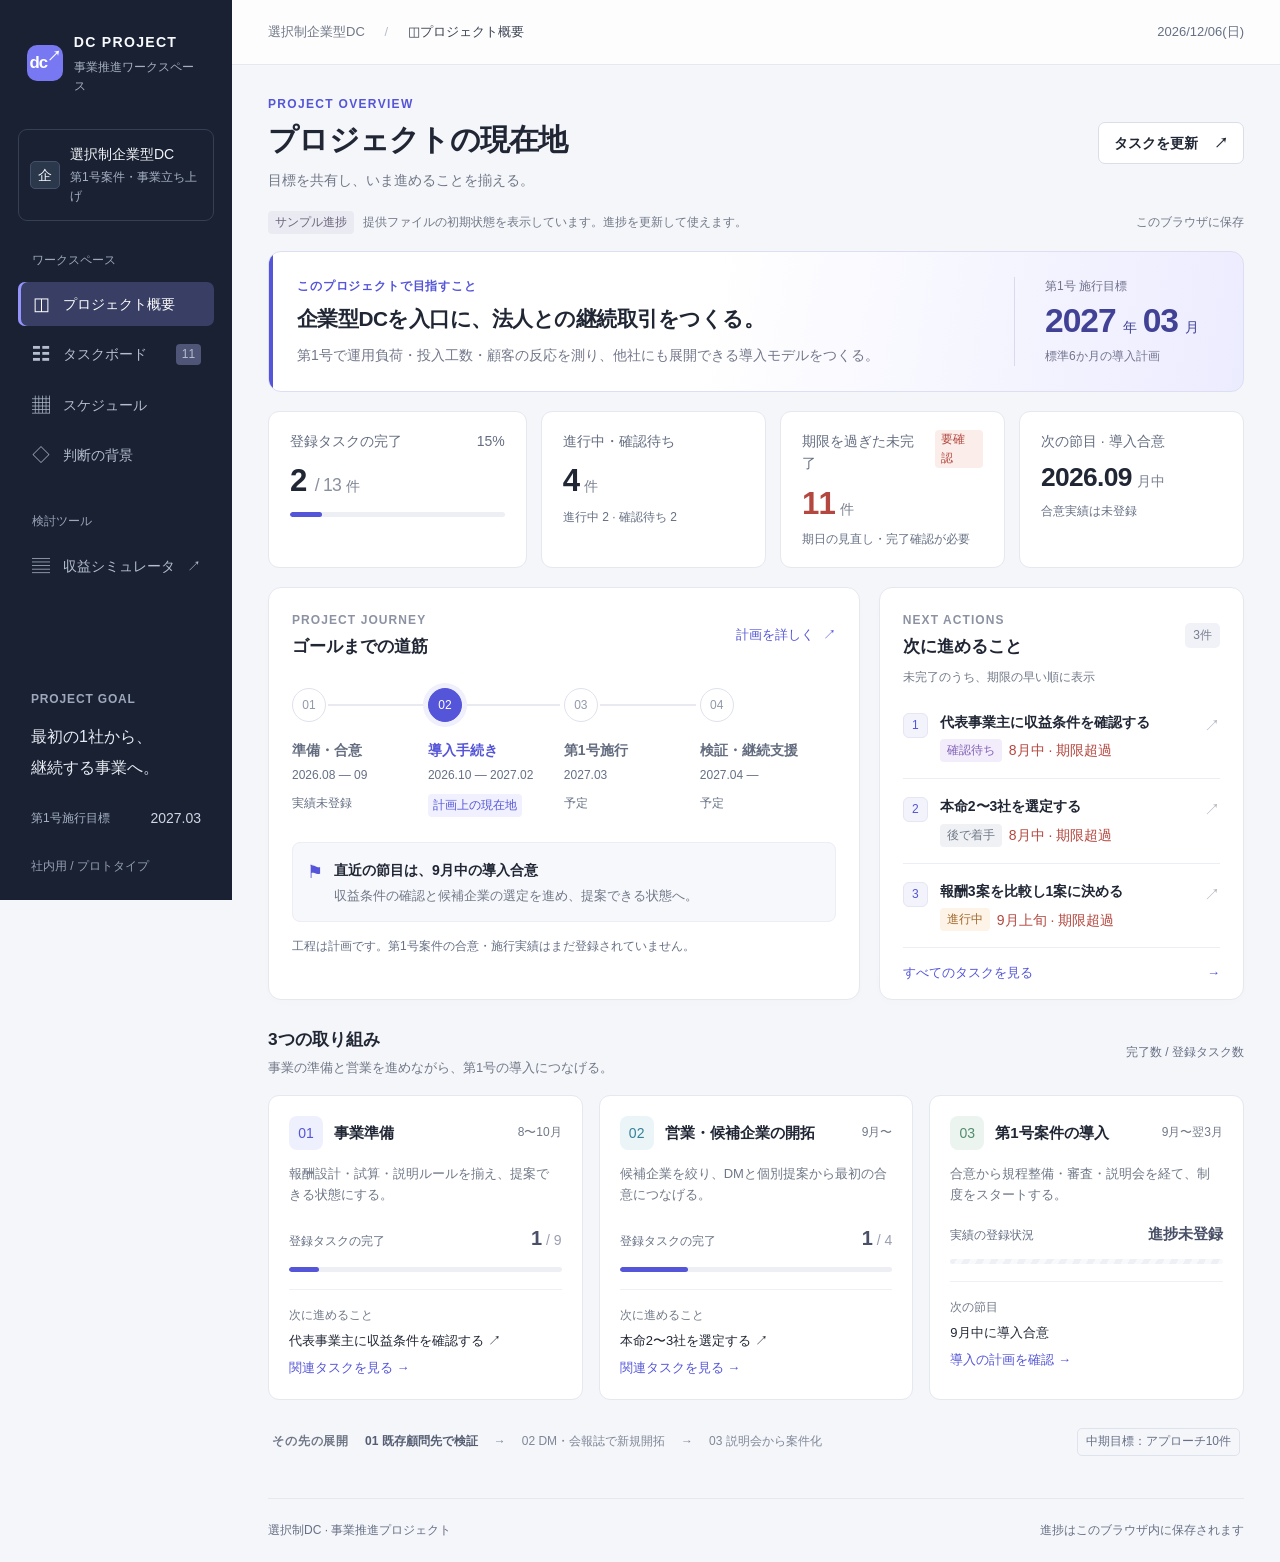
==== commit b25d1c15: "Add files via upload" ====
--- a/index.html
+++ b/index.html
@@ -1,250 +1,69 @@
 <!DOCTYPE html>
 <html lang="ja">
 <head>
-  <meta charset="UTF-8">
-  <meta name="viewport" content="width=device-width, initial-scale=1.0">
+  <meta charset="utf-8">
+  <meta name="viewport" content="width=device-width, initial-scale=1">
   <meta name="robots" content="noindex, nofollow">
-  <title>選択制DC 事業推進ダッシュボード</title>
-  <link rel="stylesheet" href="styles.css?v=proto-2">
+  <meta name="description" content="選択制DC事業の目標、進捗、次のアクションを一つにつなぐプロジェクトダッシュボード。">
+  <title>プロジェクトの現在地 | 選択制DC</title>
+  <link rel="stylesheet" href="styles.css?v=3">
 </head>
 <body>
-  <header class="site-header">
-    <div class="site-header__inner">
-      <div>
-        <p class="eyebrow">選択制企業型確定拠出年金 ／ 社内用</p>
-        <h1>事業推進ダッシュボード</h1>
-        <p class="header-copy">元資料集の全体像をベースに、探索マップ・かんばん・全体ガント・シミュレーションをつないだUI確認版です。</p>
-      </div>
-      <div class="header-actions">
-        <button type="button" class="ghost-btn" id="resetBoardBtn">ボードを初期状態に戻す</button>
-        <a class="primary-link" href="simulator.html">シミュレータを開く <span>→</span></a>
-      </div>
-    </div>
-  </header>
-
-  <div class="mobile-nav" aria-label="ページ内ナビゲーション">
-    <a href="#planner">逆算</a>
-    <a href="#overview">全体像</a>
-    <a href="#map">探索マップ</a>
-    <a href="#kanban">かんばん</a>
-    <a href="#gantt">ガント</a>
-    <a href="#simulator">試算</a>
-  </div>
-
-  <div class="layout">
-    <aside class="side-nav">
-      <div class="side-nav__title">PROJECT NAV</div>
-      <nav aria-label="ページ内ナビゲーション">
-        <a href="#planner" data-nav="planner"><span>01</span>施行月から逆算</a>
-        <a href="#overview" data-nav="overview"><span>02</span>プロジェクト全体像</a>
-        <a href="#map" data-nav="map"><span>03</span>探索マップ</a>
-        <a href="#kanban" data-nav="kanban"><span>04</span>かんばん</a>
-        <a href="#gantt" data-nav="gantt"><span>05</span>全体ガント</a>
-        <a href="#simulator" data-nav="simulator"><span>06</span>シミュレーション</a>
-      </nav>
-
-      <div class="side-status">
-        <div class="status-label">オープンタスク</div>
-        <div class="status-number" id="openTaskCount">0</div>
-        <div class="status-note" id="statusLine">未着手 0 ／ 進行中 0</div>
-      </div>
-
-      <a class="side-sim" href="simulator.html">別画面で試算する →</a>
-    </aside>
-
-    <main class="main">
-      <section id="planner" class="section hero-section" data-section="planner">
-        <div class="section-kicker">01 / REVERSE SCHEDULE</div>
-        <div class="section-head">
-          <div>
-            <h2>施行月から全体スケジュールを逆算する</h2>
-            <p class="section-lead">目標の施行月を選ぶと、合意の期限、導入ステップ、社会保険料が下がるまでの流れを自動で逆算します。</p>
-          </div>
+  <a class="skip-link" href="#main">メインへ移動</a>
+  <aside class="sidebar">
+    <a class="brand" href="#overview"><span class="brand-mark">dc<span>↗</span></span><span>DC PROJECT<small>事業推進ワークスペース</small></span></a>
+    <div class="project-switch"><span class="project-icon">企</span><div>選択制企業型DC<small>第1号案件・事業立ち上げ</small></div></div>
+    <p class="nav-label">ワークスペース</p>
+    <nav aria-label="メインナビゲーション">
+      <a href="#overview" data-view="overview"><span aria-hidden="true">◫</span>プロジェクト概要</a>
+      <a href="#tasks" data-view="tasks"><span aria-hidden="true">☷</span>タスクボード<b id="navTaskCount">11</b></a>
+      <a href="#schedule" data-view="schedule"><span aria-hidden="true">▦</span>スケジュール</a>
+      <a href="#map" data-view="map"><span aria-hidden="true">◇</span>判断の背景</a>
+    </nav>
+    <p class="nav-label tools-label">検討ツール</p>
+    <a class="sim-link" href="simulator.html"><span aria-hidden="true">▤</span>収益シミュレータ<span aria-hidden="true">↗</span></a>
+    <div class="sidebar-bottom"><span class="small-label">PROJECT GOAL</span><strong>最初の1社から、<br>継続する事業へ。</strong><div class="side-target">第1号施行目標<span>2027.03</span></div><small>社内用 / プロトタイプ</small></div>
+  </aside>
+  <div class="workspace">
+    <header class="topbar"><span>選択制企業型DC <span class="slash">/</span> <strong id="breadcrumb">プロジェクト概要</strong></span><span class="date-label" id="todayLabel"></span></header>
+    <main id="main" tabindex="-1">
+      <section id="view-overview" class="view" aria-labelledby="overviewTitle">
+        <div class="page-heading"><div><p class="eyebrow">PROJECT OVERVIEW</p><h1 id="overviewTitle">プロジェクトの現在地</h1><p>目標を共有し、いま進めることを揃える。</p></div><a class="button secondary" href="#tasks">タスクを更新 <span>↗</span></a></div>
+        <div class="data-notice"><span class="sample-pill" id="dataMode">サンプル進捗</span><span id="dataDescription">提供ファイルの初期状態を表示しています。進捗を更新して使えます。</span><span class="save-label" id="saveLabel">このブラウザに保存</span></div>
+        <article class="mission-card"><div class="mission-copy"><div class="small-label">このプロジェクトで目指すこと</div><h2>企業型DCを入口に、<br class="mobile-break">法人との継続取引をつくる。</h2><p>第1号で運用負荷・投入工数・顧客の反応を測り、他社にも展開できる導入モデルをつくる。</p></div><div class="mission-target"><span>第1号 施行目標</span><strong>2027<span>年</span>03<span>月</span></strong><small>標準6か月の導入計画</small></div></article>
+        <div class="metric-grid" id="metrics"></div>
+        <div class="overview-grid">
+          <article class="panel journey-panel"><div class="panel-head"><div><p class="eyebrow">PROJECT JOURNEY</p><h2>ゴールまでの道筋</h2></div><a class="text-link" href="#schedule">計画を詳しく <span>↗</span></a></div><div class="journey" id="journey"></div><div class="milestone-note"><span class="flag-icon" aria-hidden="true">⚑</span><div><strong>直近の節目は、9月中の導入合意</strong><p>収益条件の確認と候補企業の選定を進め、提案できる状態へ。</p></div></div><p class="footnote">工程は計画です。第1号案件の合意・施行実績はまだ登録されていません。</p></article>
+          <article class="panel next-panel"><div class="panel-head"><div><p class="eyebrow">NEXT ACTIONS</p><h2>次に進めること</h2></div><span class="count-badge" id="nextCount">3件</span></div><p class="panel-description">未完了のうち、期限の早い順に表示</p><div id="nextActions"></div><a class="all-tasks" href="#tasks">すべてのタスクを見る <span>→</span></a></article>
         </div>
-
-        <div class="planner-grid">
-          <div class="panel">
-            <div class="panel-heading compact">
-              <div><span class="panel-label">TARGET MONTH</span><h3>施行月を選ぶ</h3></div>
-            </div>
-            <div class="pick" id="plannerPick"></div>
-            <div class="result" id="plannerResult">─</div>
-
-            <div class="summary-mini-grid">
-              <div class="mini-box"><span>合意の期限</span><b id="summaryAgreement">─</b></div>
-              <div class="mini-box"><span>新しい保険料が適用</span><b id="summaryApply">─</b></div>
-              <div class="mini-box"><span>会社のCF実現</span><b id="summaryCash">─</b></div>
-            </div>
-          </div>
-
-          <div class="panel">
-            <div class="panel-heading compact">
-              <div><span class="panel-label">MILESTONES</span><h3>逆算ステップ</h3></div>
-            </div>
-            <div id="plannerSteps"></div>
-          </div>
-        </div>
+        <div class="section-heading"><div><h2>3つの取り組み</h2><p>事業の準備と営業を進めながら、第1号の導入につなげる。</p></div><span class="muted-caption">完了数 / 登録タスク数</span></div>
+        <div class="track-grid" id="trackCards"></div>
+        <div class="expansion-strip"><span class="small-label">その先の展開</span><strong>01 既存顧問先で検証</strong><span>→</span><span>02 DM・会報誌で新規開拓</span><span>→</span><span>03 説明会から案件化</span><span class="target-chip">中期目標：アプローチ10件</span></div>
       </section>
-
-      <section id="overview" class="section" data-section="overview">
-        <div class="section-kicker">02 / OVERVIEW</div>
-        <div class="section-head">
-          <div>
-            <h2>プロジェクトの全体像</h2>
-            <p class="section-lead">第1号案件を起点に、何を目指し、どう広げ、何を検証するかを先に揃えます。</p>
-          </div>
-        </div>
-
-        <div class="summary-grid overview-summary">
-          <article class="summary-card"><span class="summary-no">01</span><h3>目的</h3><p>企業型DCを入口に、法人との継続取引をつくる。制度導入を単発で終わらせず、継続的な金融コンサル関係の入口として設計する。</p></article>
-          <article class="summary-card"><span class="summary-no">02</span><h3>第1号の前提</h3><p>2027年3月に第1号を施行する。9月合意・標準6か月で逆算し、翌月払いの会社なら3月施行が定時決定に最も効率よく乗る。</p></article>
-          <article class="summary-card"><span class="summary-no">03</span><h3>再現性</h3><p>同じ形で他社に展開できる状態にする。個別対応で終わらせず、中期目標はアプローチ先10件。</p></article>
-          <article class="summary-card summary-card--accent"><span class="summary-no">04</span><h3>第1段階の意味</h3><p>既存の顧問先で実運用の負荷、投入工数、顧客の反応を実測する。第1段階は「稼ぐため」ではなく「測るため」。</p></article>
-        </div>
-
-        <div class="two-col">
-          <div class="panel">
-            <div class="panel-heading compact"><div><span class="panel-label">3 STAGES</span><h3>展開は3段階で進める</h3></div></div>
-            <div class="scroll-table"><table>
-              <tr><th>段階</th><th>対象</th><th>目的</th></tr>
-              <tr><td>第1段階</td><td>既存の顧問先</td><td>実運用の負荷、投入工数、顧客の反応を実測する</td></tr>
-              <tr><td>第2段階</td><td>ダイレクトメールと会報誌からの新規開拓</td><td>面談の成立確度を上げ、導入までの期間を短くする</td></tr>
-              <tr><td>第3段階</td><td>説明会の参加者を含む広い層</td><td>個別面談へ移行し、案件化する</td></tr>
-            </table></div>
-          </div>
-
-          <div class="panel">
-            <div class="panel-heading compact"><div><span class="panel-label">3 TRACKS</span><h3>3つの並行トラック</h3></div></div>
-            <div class="scroll-table"><table>
-              <tr><th>トラック</th><th>時期</th><th>やること</th><th>判断の期限</th></tr>
-              <tr><td><b>自社の準備</b></td><td>8〜10月</td><td>報酬設計の決定、試算表の作成、説明会ルールの文書化、体制づくり</td><td>9月上旬</td></tr>
-              <tr><td><b>営業</b></td><td>9月〜継続</td><td>DM発出（300〜500社）、10月中旬までに先行接触、本命2〜3社を選定</td><td>9月中にDM</td></tr>
-              <tr><td><b>第1号案件</b></td><td>9月〜翌3月</td><td>合意 → 規程整備 → 国の審査 → 説明会 → 施行</td><td>9月中に合意</td></tr>
-            </table></div>
-          </div>
-        </div>
+      <section id="view-tasks" class="view" hidden aria-labelledby="tasksTitle">
+        <div class="page-heading"><div><p class="eyebrow">TASK BOARD</p><h1 id="tasksTitle">タスクボード</h1><p>タスクを選んで背景を確認し、進捗を更新。</p></div><button class="button secondary" id="resetBoardBtn">初期状態に戻す</button></div>
+        <div class="board-toolbar"><div class="filter-tabs" role="group" aria-label="取り組みで絞り込み"><button data-track="all" aria-pressed="true">すべて</button><button data-track="preparation" aria-pressed="false">事業準備</button><button data-track="sales" aria-pressed="false">営業</button></div><span class="muted-caption">ドラッグまたは詳細の進捗メニューで変更</span></div>
+        <div class="kanban-board" id="kanbanBoard"></div>
+        <p class="footnote">期日の集計は「月中＝月末」「上旬＝10日」を区切りにしています。担当者は元データに含まれていません。</p>
       </section>
-
-      <section id="map" class="section" data-section="map">
-        <div class="section-kicker">03 / EXPLORATION MAP</div>
-        <div class="section-head">
-          <div>
-            <h2>探索マップ</h2>
-            <p class="section-lead">目的 → 分からないこと → 見立て → 確かめ方 → 今日やること、の流れで「今のタスクがどこから発生しているか」を見ます。</p>
-          </div>
-        </div>
-
-        <div class="map-layout">
-          <div class="panel map-panel">
-            <div class="map-grid" id="mapGrid"></div>
-          </div>
-          <aside class="panel detail-panel" id="detailPanel">
-            <div class="detail-empty" id="detailEmpty">
-              <div class="detail-empty__icon">◎</div>
-              <h3>ノードまたはタスクを選択</h3>
-              <p>探索マップとかんばんは同じタスクを見ています。どちらを触っても右側に詳細を出します。</p>
-            </div>
-            <div class="detail-content hidden" id="detailContent">
-              <div class="detail-badges" id="detailBadges"></div>
-              <h3 id="detailTitle"></h3>
-              <p class="detail-description" id="detailDescription"></p>
-              <div class="detail-block">
-                <div class="detail-block__label">逆算の経路</div>
-                <div class="crumbs" id="detailPath"></div>
-              </div>
-              <div class="detail-block">
-                <div class="detail-block__label">関連タスク</div>
-                <div class="detail-related" id="detailRelated"></div>
-              </div>
-              <div class="detail-block hidden" id="detailTaskActions">
-                <div class="detail-block__label">進捗変更</div>
-                <div class="status-actions">
-                  <button type="button" class="ghost-btn small" id="movePrevBtn">← 前へ</button>
-                  <button type="button" class="ghost-btn small" id="moveNextBtn">次へ →</button>
-                </div>
-              </div>
-            </div>
-          </aside>
-        </div>
+      <section id="view-schedule" class="view" hidden aria-labelledby="scheduleTitle">
+        <div class="page-heading"><div><p class="eyebrow">MASTER SCHEDULE</p><h1 id="scheduleTitle">ゴールから逆算する</h1><p>2026年9月合意・2027年3月施行を基準にした全体計画。</p></div><span class="outline-pill">予定 / 実績とは別</span></div>
+        <article class="panel schedule-panel"><div class="panel-head"><h2>プロジェクト全体の計画</h2><span class="muted-caption">2026.08 — 2027.10</span></div><div class="gantt-scroll" tabindex="0" role="region" aria-label="全体計画。横にスクロールできます"><div id="masterGantt" class="gantt"></div></div><div class="gantt-legend"><span><i class="j"></i>自社・営業</span><span><i class="u"></i>導入</span><span><i class="k"></i>社会保険</span><span><i class="c"></i>収益</span></div><p class="footnote">元資料の計画・前提を表示。制度日付や効果発生時期は、個別条件の確認が必要です。</p></article>
+        <div class="section-heading"><div><h2>施行月を変えて、日程を比較</h2><p>比較用の試算です。上の基準計画やプロジェクト目標は変更されません。</p></div></div>
+        <div class="planner-grid"><article class="panel"><label class="field-label" for="plannerMonth">比較する施行月</label><select id="plannerMonth"></select><div class="planner-result" id="plannerResult"></div><div class="planner-summaries" id="plannerSummaries"></div><p class="footnote">標準6か月・翌月給与払い・定時決定を置いた概算。適用の可否は企業ごとの条件で確認します。</p></article><article class="panel"><h3>導入のステップ</h3><div id="plannerSteps"></div></article></div>
       </section>
-
-      <section id="kanban" class="section" data-section="kanban">
-        <div class="section-kicker">04 / KANBAN</div>
-        <div class="section-head">
-          <div>
-            <h2>かんばん方式タスクボード</h2>
-            <p class="section-lead">カードをドラッグして進捗を更新します。表示はコンパクトにし、カードにはタスク情報だけを載せています。</p>
-          </div>
-        </div>
-        <div class="kanban-board" id="kanbanBoard">
-          <section class="kanban-column" data-status="backlog">
-            <header class="kanban-column__head"><div><h3>Backlog</h3><p>後で着手</p></div><span class="kanban-count" data-count-for="backlog">0</span></header>
-            <div class="kanban-dropzone" data-dropzone="backlog"></div>
-          </section>
-          <section class="kanban-column" data-status="todo">
-            <header class="kanban-column__head"><div><h3>To Do</h3><p>次にやる</p></div><span class="kanban-count" data-count-for="todo">0</span></header>
-            <div class="kanban-dropzone" data-dropzone="todo"></div>
-          </section>
-          <section class="kanban-column" data-status="doing">
-            <header class="kanban-column__head"><div><h3>Doing</h3><p>進行中</p></div><span class="kanban-count" data-count-for="doing">0</span></header>
-            <div class="kanban-dropzone" data-dropzone="doing"></div>
-          </section>
-          <section class="kanban-column" data-status="review">
-            <header class="kanban-column__head"><div><h3>Review</h3><p>確認待ち</p></div><span class="kanban-count" data-count-for="review">0</span></header>
-            <div class="kanban-dropzone" data-dropzone="review"></div>
-          </section>
-          <section class="kanban-column" data-status="done">
-            <header class="kanban-column__head"><div><h3>Done</h3><p>完了</p></div><span class="kanban-count" data-count-for="done">0</span></header>
-            <div class="kanban-dropzone" data-dropzone="done"></div>
-          </section>
-        </div>
+      <section id="view-map" class="view" hidden aria-labelledby="mapTitle">
+        <div class="page-heading"><div><p class="eyebrow">DECISION MAP</p><h1 id="mapTitle">判断の背景をたどる</h1><p>「なぜこのタスクを進めるのか」を、目的と仮説から確認。</p></div><button class="button secondary" id="clearMap">選択を解除</button></div>
+        <div class="map-guide"><span>目的</span><b>→</b><span>検討課題</span><b>→</b><span>仮説</span><b>→</b><span>検証</span><b>→</b><span>アクション</span></div>
+        <div class="map-scroll" tabindex="0" role="region" aria-label="判断の背景マップ"><div id="mapGrid" class="map-grid"></div></div><p class="footnote">元資料の仮説・前提を含みます。ノードのつながりは検討の背景で、タスクの着手順を制限するものではありません。</p>
       </section>
-
-      <section id="gantt" class="section" data-section="gantt">
-        <div class="section-kicker">05 / MASTER SCHEDULE</div>
-        <div class="section-head">
-          <div>
-            <h2>全体ガント</h2>
-            <p class="section-lead">第1号案件を2026年9月合意・2027年3月施行と置いた場合の全体像です。自社、営業、導入、社会保険、キャッシュまでを横断して見ます。</p>
-          </div>
-        </div>
-
-        <div class="panel gantt-panel">
-          <div class="gantt-scroll" role="region" aria-label="全体ガントチャート" tabindex="0">
-            <div class="gg" id="masterGantt"></div>
-          </div>
-          <div class="glegend">
-            <span><i class="j"></i>自社</span>
-            <span><i class="u"></i>導入工程</span>
-            <span><i class="k"></i>社会保険の手続き</span>
-            <span><i class="c"></i>キャッシュ・収益</span>
-            <span><i class="h"></i>法令上の固定日</span>
-          </div>
-        </div>
-      </section>
-
-      <section id="simulator" class="section" data-section="simulator">
-        <div class="section-kicker">06 / SIMULATION</div>
-        <div class="section-head">
-          <div>
-            <h2>シミュレーション</h2>
-            <p class="section-lead">シミュレータは別ファイルをそのまま差し込んでいます。ページ内でも、別画面でも使えます。</p>
-          </div>
-          <a class="primary-outline" href="simulator.html">別画面で開く ↗</a>
-        </div>
-        <div class="sim-frame-wrap">
-          <div class="sim-frame-bar"><span>選択制DC シミュレータ</span><a href="simulator.html">フルスクリーンで開く →</a></div>
-          <iframe src="simulator.html" title="選択制DC シミュレータ" loading="lazy"></iframe>
-        </div>
-      </section>
+      <footer class="footer"><span>選択制DC · 事業推進プロジェクト</span><span>進捗はこのブラウザ内に保存されます</span></footer>
     </main>
   </div>
-
-  <footer class="footer">
-    <div>選択制DC 事業推進ダッシュボード ／ UI確認版</div>
-    <a href="#planner">ページ上部へ ↑</a>
-  </footer>
-
-  <script src="app.js?v=proto-2"></script>
+  <dialog id="detailDialog" class="detail-dialog" aria-labelledby="detailTitle"><div class="drawer-top"><span class="small-label">DETAIL</span><button class="icon-button" id="closeDetail" aria-label="詳細を閉じる">×</button></div><div id="detailBody"></div></dialog>
+  <dialog id="resetDialog" class="confirm-dialog" aria-labelledby="resetTitle"><h2 id="resetTitle">初期状態に戻しますか？</h2><p>このブラウザで変更した進捗を、提供ファイルのサンプル状態に戻します。</p><div class="dialog-actions"><button class="button secondary" id="cancelReset">キャンセル</button><button class="button primary" id="confirmReset">初期状態に戻す</button></div></dialog>
+  <div id="toast" class="toast" role="status" aria-live="polite"></div>
+  <noscript><p class="noscript">このダッシュボードを使うにはJavaScriptを有効にしてください。</p></noscript>
+  <script src="app.js?v=3"></script>
 </body>
 </html>
--- a/styles.css
+++ b/styles.css
@@ -1,172 +1,20 @@
-
-:root{
-  --bg:#f2f5f7;
-  --paper:#ffffff;
-  --ink:#17212b;
-  --ink2:#3f4d59;
-  --muted:#6b7885;
-  --line:#d8e0e6;
-  --line2:#eaf0f3;
-  --blue:#1d5f9f;
-  --blue-soft:#edf4fa;
-  --blue-dark:#153f68;
-  --green:#157347;
-  --green-soft:#edf7f1;
-  --amber:#9b5d16;
-  --amber-soft:#fbf3e8;
-  --red:#ad3240;
-  --red-soft:#fbefef;
-  --shadow:0 8px 24px rgba(23,33,43,.06);
-  --radius:14px;
-  --backlog:#8693a0;
-  --todo:#1d5f9f;
-  --doing:#9b5d16;
-  --review:#6b3fa0;
-  --done:#157347;
-}
-*{box-sizing:border-box}
-html{scroll-behavior:smooth}
-body{margin:0;color:var(--ink);background:var(--bg);font-family:-apple-system,BlinkMacSystemFont,"Hiragino Sans","Hiragino Kaku Gothic ProN","Yu Gothic","Noto Sans JP",Meiryo,sans-serif;line-height:1.72;-webkit-font-smoothing:antialiased}
-a{color:inherit}
-button,input,select{font:inherit}
-.hidden{display:none !important}
-:focus-visible{outline:3px solid rgba(29,95,159,.35);outline-offset:3px}
-
-.site-header{background:#121b24;color:#fff;border-bottom:1px solid #273543}
-.site-header__inner{max-width:1540px;margin:0 auto;padding:24px 30px;display:flex;align-items:flex-start;justify-content:space-between;gap:24px}
-.eyebrow{margin:0 0 5px;color:#91a8bb;font-size:11px;font-weight:800;letter-spacing:.14em}
-.site-header h1{margin:0;font-size:26px;line-height:1.35;letter-spacing:.01em}
-.header-copy{margin:7px 0 0;color:#b9c7d2;font-size:13px;max-width:860px}
-.header-actions{display:flex;gap:10px;align-items:center;flex:0 0 auto}
-.ghost-btn,.primary-link,.primary-outline{border-radius:10px;padding:11px 14px;text-decoration:none;font-size:13px;font-weight:800;border:1px solid transparent;background:#fff;color:#17212b;cursor:pointer}
-.primary-link span{margin-left:10px;color:var(--blue)}
-.primary-outline{color:var(--blue);border-color:var(--blue)}
-.ghost-btn{background:transparent;color:#dbe6ef;border-color:#41515f}
-.ghost-btn.small{padding:9px 12px;font-size:12px;color:var(--ink);background:#fff;border-color:var(--line)}
-
-.mobile-nav{display:none}
-.layout{max-width:1540px;margin:0 auto;display:grid;grid-template-columns:252px minmax(0,1fr);align-items:start}
-.side-nav{position:sticky;top:0;height:100vh;background:#fff;border-right:1px solid var(--line);padding:22px 14px}
-.side-nav__title{padding:0 12px 11px;font-size:10px;font-weight:800;letter-spacing:.16em;color:#8a96a2}
-.side-nav nav{display:grid;gap:3px}
-.side-nav nav a{display:flex;align-items:center;gap:10px;padding:10px 11px;border-left:3px solid transparent;border-radius:0 8px 8px 0;text-decoration:none;color:#53616d;font-size:13px;font-weight:700}
-.side-nav nav a span{font-family:ui-monospace,SFMono-Regular,Menlo,Consolas,monospace;color:#a0aab3;font-size:10px}
-.side-nav nav a:hover{background:#f5f8fa;color:var(--ink)}
-.side-nav nav a.is-active{color:var(--blue);background:var(--blue-soft);border-left-color:var(--blue)}
-.side-nav nav a.is-active span{color:var(--blue)}
-.side-status{margin:22px 8px 10px;padding:14px;border:1px solid var(--line);border-radius:10px;background:#f9fbfc}
-.status-label{font-size:11px;color:var(--muted);font-weight:700}
-.status-number{font-size:30px;line-height:1.2;font-weight:800;font-variant-numeric:tabular-nums}
-.status-note{font-size:11px;color:var(--muted)}
-.side-sim{display:block;margin:8px;padding:11px 12px;text-decoration:none;text-align:center;border:1px solid var(--blue);color:var(--blue);border-radius:8px;font-size:12px;font-weight:800}
-
-.main{min-width:0;padding:0 30px 80px}
-.section{scroll-margin-top:20px;padding:54px 0 8px}
-.hero-section{padding-top:42px}
-.section-kicker{font-family:ui-monospace,SFMono-Regular,Menlo,Consolas,monospace;color:var(--blue);font-size:11px;font-weight:800;letter-spacing:.13em;margin-bottom:8px}
-.section h2{margin:0;font-size:31px;line-height:1.35;letter-spacing:-.02em}
-.section-lead{margin:8px 0 0;max-width:840px;color:var(--muted);font-size:15px}
-.section-head{display:flex;justify-content:space-between;gap:24px;align-items:flex-start;margin-bottom:22px}
-.two-col,.planner-grid,.map-layout{display:grid;grid-template-columns:1fr 1fr;gap:14px}
-.map-layout{grid-template-columns:minmax(0,1.45fr) 360px;align-items:start}
-.summary-grid{display:grid;grid-template-columns:repeat(4,minmax(0,1fr));gap:12px;margin:24px 0 16px}
-.summary-card{min-height:188px;background:var(--paper);border:1px solid var(--line);border-radius:var(--radius);padding:20px 19px 18px;box-shadow:var(--shadow)}
-.summary-card--accent{border-color:#a9c8e2;background:var(--blue-soft)}
-.summary-no{display:inline-flex;align-items:center;justify-content:center;width:30px;height:30px;border:1px solid #c8d5df;border-radius:50%;color:var(--blue);font-family:ui-monospace,SFMono-Regular,Menlo,Consolas,monospace;font-size:10px;font-weight:800}
-.summary-card h3{margin:16px 0 9px;font-size:17px;line-height:1.55}
-.summary-card p{margin:0;color:var(--ink2);font-size:13px}
-
-.panel{background:var(--paper);border:1px solid var(--line);border-radius:var(--radius);padding:22px;margin:14px 0;box-shadow:var(--shadow)}
-.panel-heading{display:flex;justify-content:space-between;gap:20px;align-items:flex-end;margin-bottom:16px}
-.panel-heading.compact{margin-bottom:12px}
-.panel-label{color:var(--blue);font-size:10px;font-weight:800;letter-spacing:.13em;font-family:ui-monospace,SFMono-Regular,Menlo,Consolas,monospace}
-.panel-heading h3{margin:2px 0 0;font-size:18px}
-
-.pick{display:flex;flex-wrap:wrap;gap:8px;margin-bottom:14px}
-.pk{border:1px solid var(--line);background:#fff;border-radius:10px;padding:10px 12px;cursor:pointer;font-size:12px;font-weight:800}
-.pk[aria-pressed="true"]{background:var(--ink);color:#fff;border-color:var(--ink)}
-.result{padding:14px 16px;border-radius:12px;font-size:14px;font-weight:800;border:1px solid var(--line);background:#f8fbfd}
-.result.go{background:var(--green-soft);border-color:#b8dbc9;color:#185334}
-.result.tight{background:var(--amber-soft);border-color:#e4c8a5;color:#7a4a11}
-.result.no{background:var(--red-soft);border-color:#e6bec5;color:#872f39}
-.summary-mini-grid{display:grid;grid-template-columns:repeat(3,minmax(0,1fr));gap:10px;margin-top:14px}
-.mini-box{padding:12px 13px;border:1px solid var(--line);border-radius:11px;background:#fff}
-.mini-box span{display:block;color:var(--muted);font-size:11px;margin-bottom:4px}
-.mini-box b{font-size:16px;font-variant-numeric:tabular-nums}
-.scroll-table{overflow-x:auto}
-.scroll-table table,.steps-table{width:100%;border-collapse:collapse}
-.scroll-table th,.scroll-table td,.steps-table th,.steps-table td{padding:11px 12px;border-bottom:1px solid var(--line2);font-size:13px;vertical-align:top}
-.scroll-table th,.steps-table th{background:#f7fafc;color:#5b6975;font-size:11px;font-weight:800;text-align:left}
-.scroll-table tr:last-child td,.steps-table tr:last-child td{border-bottom:0}
-.steps-table .past{opacity:.52}
-.steps-note{margin:10px 0 0;color:var(--muted);font-size:12px}
-
-.map-panel{overflow:hidden}
-.map-grid{display:grid;grid-template-columns:repeat(5,minmax(160px,1fr));gap:16px;overflow-x:auto;padding-bottom:4px}
-.map-col{display:flex;flex-direction:column;gap:10px;min-width:0}
-.map-col__title{position:sticky;top:0;background:#fff;color:#7a8793;font-size:11px;font-weight:800;letter-spacing:.08em;text-transform:uppercase;padding-bottom:2px}
-.map-node{display:block;width:100%;text-align:left;border:1px solid var(--line);background:#fff;border-radius:12px;padding:12px 13px;box-shadow:0 2px 8px rgba(23,33,43,.03);cursor:pointer;font-size:12.5px;line-height:1.55}
-.map-node[data-level="t"]{border-left:4px solid var(--blue)}
-.map-node small{display:block;color:var(--muted);font-size:10.5px;margin-top:4px}
-.map-node:hover{border-color:#a7bbc9}
-.map-node.is-active{border-color:var(--blue);background:var(--blue-soft)}
-.map-node.is-dim{opacity:.34}
-.detail-panel{position:sticky;top:18px}
-.detail-empty{min-height:420px;display:flex;align-items:center;justify-content:center;flex-direction:column;text-align:center;color:var(--muted)}
-.detail-empty__icon{width:54px;height:54px;display:flex;align-items:center;justify-content:center;border-radius:50%;border:1px solid var(--line);margin-bottom:12px;color:var(--blue);font-size:22px}
-.detail-content h3{margin:8px 0 8px;font-size:23px;line-height:1.45}
-.detail-badges{display:flex;gap:7px;flex-wrap:wrap}
-.badge{display:inline-flex;align-items:center;gap:6px;border-radius:999px;padding:6px 9px;font-size:11px;font-weight:800}
-.badge.type{background:#eef3f7;color:#54626f}
-.badge.status{color:#fff}
-.badge.status.backlog{background:var(--backlog)}.badge.status.todo{background:var(--todo)}.badge.status.doing{background:var(--doing)}.badge.status.review{background:var(--review)}.badge.status.done{background:var(--done)}
-.detail-description{margin:0 0 14px;color:var(--ink2);font-size:13.5px}
-.detail-block+.detail-block{margin-top:16px;padding-top:16px;border-top:1px solid var(--line2)}
-.detail-block__label{color:#7a8793;font-size:10px;font-weight:800;letter-spacing:.12em;margin-bottom:8px}
-.crumbs{display:flex;flex-wrap:wrap;gap:7px}
-.crumb{display:inline-flex;align-items:center;gap:7px;border:1px solid var(--line);background:#fff;border-radius:999px;padding:8px 10px;font-size:11.5px}
-.crumb::after{content:"→";color:#97a2ab}.crumb:last-child::after{display:none}
-.detail-related{display:grid;gap:8px}.related-chip{display:flex;align-items:center;justify-content:space-between;gap:10px;width:100%;border:1px solid var(--line);background:#fff;border-radius:10px;padding:10px 11px;text-align:left;font-size:12px;cursor:pointer}.related-chip:hover{border-color:#a7bbc9}.related-chip small{color:var(--muted)}
-.status-actions{display:flex;gap:8px;flex-wrap:wrap}
-
-.kanban-board{display:grid;grid-template-columns:repeat(5,minmax(230px,1fr));gap:12px;overflow-x:auto;padding-bottom:4px}
-.kanban-column{background:#f7fafc;border:1px solid var(--line);border-radius:14px;min-height:500px;display:flex;flex-direction:column}
-.kanban-column__head{display:flex;align-items:flex-start;justify-content:space-between;gap:10px;padding:16px 16px 13px;border-bottom:1px solid var(--line2)}
-.kanban-column__head h3{margin:0;font-size:17px}.kanban-column__head p{margin:3px 0 0;color:var(--muted);font-size:11.5px}
-.kanban-count{min-width:28px;height:28px;display:inline-flex;align-items:center;justify-content:center;border-radius:999px;background:#fff;border:1px solid var(--line);font-size:12px;font-weight:800}
-.kanban-dropzone{padding:12px;display:grid;gap:10px;align-content:start;min-height:100%;flex:1}
-.kanban-column.is-over{border-color:var(--blue);background:#f2f8fc}
-.task-card{display:flex;flex-direction:column;justify-content:space-between;height:118px;padding:12px;background:#fff;border:1px solid var(--line);border-radius:12px;box-shadow:0 2px 8px rgba(23,33,43,.03);cursor:grab;overflow:hidden}
-.task-card:active{cursor:grabbing}
-.task-card.is-selected{border-color:var(--blue);box-shadow:0 0 0 2px rgba(29,95,159,.08)}
-.task-card__title{display:-webkit-box;-webkit-line-clamp:3;-webkit-box-orient:vertical;overflow:hidden;font-size:13px;font-weight:800;line-height:1.55}
-.task-card__meta{display:flex;justify-content:space-between;align-items:center;gap:8px;margin-top:8px}
-.task-card__due{color:var(--muted);font-size:10.5px}
-.status-pill{display:inline-flex;align-items:center;justify-content:center;border-radius:999px;padding:5px 8px;font-size:10.5px;font-weight:800;color:#fff}
-.status-pill.backlog{background:var(--backlog)}.status-pill.todo{background:var(--todo)}.status-pill.doing{background:var(--doing)}.status-pill.review{background:var(--review)}.status-pill.done{background:var(--done)}
-
-.gantt-panel{overflow:hidden}
-.gantt-scroll{overflow-x:auto;border:1px solid var(--line);border-radius:10px;background:#fff}
-.gg{min-width:1280px;display:grid;grid-template-columns:170px repeat(15,minmax(68px,1fr));grid-auto-rows:58px}
-.gh,.gl,.gc,.gbar,.gflag{border-right:1px solid var(--line2);border-bottom:1px solid var(--line2)}
-.gh{display:flex;align-items:center;justify-content:center;flex-direction:column;background:#f5f7f9;color:#586673;font-size:11px;font-weight:800}
-.gh .yr{font-size:9px;color:#8a98a4;margin-bottom:2px}.gh.now{background:#e7f1f9;color:var(--blue)}.gh.key{background:#fbefef;color:var(--red)}
-.corner{background:#f5f7f9}
-.gl{display:flex;align-items:center;gap:7px;padding:0 11px;background:#fff;font-size:11.5px;font-weight:800}
-.gc.now{background:#f2f8fc}.gc.key{background:#fdf7f7}
-.wb{display:inline-flex;align-items:center;justify-content:center;border-radius:4px;padding:2px 5px;color:#fff;font-size:8.5px;font-weight:800;line-height:1.3}
-.wb.h{background:var(--red)}.wb.j{background:#2f6ea8}.wb.u{background:#6b3fa0}.wb.k{background:#137a68}.wb.c{background:#2f8a5b}.wb.s{background:#607d8b}
-.gbar{align-self:center;height:28px;margin:0 5px;padding:0 9px;display:flex;align-items:center;border-radius:6px;color:#fff;overflow:hidden;white-space:nowrap;text-overflow:ellipsis;font-size:9.5px;font-weight:800;box-shadow:0 2px 5px rgba(23,33,43,.08)}
-.gbar.j{background:#2f6ea8}.gbar.u{background:#6b3fa0}.gbar.k{background:#137a68}.gbar.c{background:#2f8a5b}.gbar.s{background:#607d8b}
-.gflag{align-self:center;min-height:38px;margin:0 3px;padding:4px 3px;display:flex;align-items:center;justify-content:center;border-radius:5px;color:#fff;text-align:center;line-height:1.25;font-size:8.5px;font-weight:800;box-shadow:0 2px 5px rgba(23,33,43,.08)}
-.gflag{background:var(--red)}.gflag.g{background:#2f8a5b}.gflag.a{background:var(--amber)}
-.glegend{display:flex;flex-wrap:wrap;gap:10px 16px;margin-top:12px;color:var(--muted);font-size:11px}.glegend span{display:flex;align-items:center;gap:6px}.glegend i{display:inline-block;width:16px;height:7px;border-radius:3px}.glegend i.j{background:#2f6ea8}.glegend i.u{background:#6b3fa0}.glegend i.k{background:#137a68}.glegend i.c{background:#2f8a5b}.glegend i.h{background:var(--red)}
-
-.sim-frame-wrap{overflow:hidden;border:1px solid #cbd6df;border-radius:12px;background:#fff;box-shadow:var(--shadow)}
-.sim-frame-bar{display:flex;justify-content:space-between;align-items:center;gap:16px;padding:10px 14px;background:#17212b;color:#fff;font-size:12px}.sim-frame-bar span{font-weight:800}.sim-frame-bar a{color:#bcd4e9;text-decoration:none;font-size:11px}
-.sim-frame-wrap iframe{display:block;width:100%;height:980px;border:0;background:#eef2f5}
-.footer{max-width:1540px;margin:0 auto;border-top:1px solid var(--line);padding:20px 30px;display:flex;justify-content:space-between;gap:20px;color:var(--muted);font-size:11px}.footer a{text-decoration:none;color:var(--blue)}
-
-@media(max-width:1320px){.summary-grid{grid-template-columns:1fr 1fr}.planner-grid,.two-col,.map-layout{grid-template-columns:1fr}.detail-panel{position:static}}
-@media(max-width:980px){.layout{grid-template-columns:1fr}.side-nav{display:none}.mobile-nav{display:flex;position:sticky;top:0;z-index:100;overflow-x:auto;gap:4px;padding:8px 12px;background:rgba(255,255,255,.96);border-bottom:1px solid var(--line);backdrop-filter:blur(8px)}.mobile-nav a{flex:0 0 auto;text-decoration:none;border:1px solid var(--line);border-radius:999px;padding:7px 11px;font-size:11px;font-weight:700;background:#fff}.main{padding:0 20px 60px}.site-header__inner{padding:20px}.kanban-board{grid-template-columns:repeat(5,minmax(240px,1fr))}}
-@media(max-width:720px){.site-header__inner{display:block;padding:18px 16px}.header-actions{margin-top:14px;flex-wrap:wrap}.site-header h1{font-size:22px}.main{padding:0 14px 50px}.section{padding-top:40px}.section h2{font-size:25px}.section-lead{font-size:13.5px}.section-head{display:block}.summary-grid{grid-template-columns:1fr}.summary-card{min-height:0}.map-grid{grid-template-columns:repeat(5,minmax(220px,1fr))}.summary-mini-grid{grid-template-columns:1fr}.sim-frame-wrap iframe{height:1160px}.footer{padding:18px 16px}}
+@charset "UTF-8";
+:root{color-scheme:light;--ink:#202634;--muted:#707887;--line:#e5e8ef;--canvas:#f5f6fa;--white:#fff;--accent:#5455d8;--accent-soft:#f0f0fe;--green:#227957;--amber:#a46021;--red:#b4473f;--shadow:0 3px 12px #17233c03;--radius:13px;font-family:Inter,-apple-system,BlinkMacSystemFont,"Segoe UI","Yu Gothic UI","Hiragino Sans",Meiryo,sans-serif;font-size:16px}
+*{box-sizing:border-box}body{margin:0;background:var(--canvas);color:var(--ink);line-height:1.6;-webkit-font-smoothing:antialiased}button,input,select{font:inherit;color:inherit}button,a,select{-webkit-tap-highlight-color:transparent}button{cursor:pointer}a{color:inherit;text-decoration:none}button{border:0}h1,h2,h3,p{margin:0}h1{font-size:1.85rem;line-height:1.4;letter-spacing:-.025em;font-weight:750}h2{font-size:1.08rem;line-height:1.5;font-weight:750}h3{font-size:1rem}button:disabled{cursor:default;opacity:.45}[hidden]{display:none!important}:focus-visible{outline:3px solid #8787eb;outline-offset:4px}::selection{background:#dedcff}.skip-link{position:fixed;top:-80px;left:20px;z-index:100;background:white;padding:12px}.skip-link:focus{top:12px}
+.sidebar{position:fixed;inset:0 auto 0 0;width:232px;background:#192132;color:#b4bece;padding:31px 18px 22px;display:flex;flex-direction:column;z-index:30}.brand{display:flex;align-items:center;gap:11px;padding:0 9px;color:#f9faff;font-size:.88rem;font-weight:700;letter-spacing:.09em}.brand small{display:block;color:#a4afc1;font-size:.75rem;letter-spacing:0;font-weight:400;margin-top:4px}.brand-mark{width:36px;height:36px;display:flex;align-items:center;justify-content:center;background:#7878f2;color:white;border-radius:10px;font-size:1.05rem;letter-spacing:-.06em}.brand-mark span{font-size:.85rem;align-self:flex-start;margin-top:1px}.project-switch{display:flex;gap:10px;align-items:center;border:1px solid #354054;border-radius:9px;padding:13px 11px;margin:33px 0 30px;color:#f3f5f9;font-size:.875rem}.project-switch small{display:block;font-size:.75rem;color:#a5b1c5;margin-top:3px}.project-icon{background:#2b374b;border:1px solid #44516b;padding:2px 7px;border-radius:5px}.nav-label{font-size:.75rem;color:#9da8bc;margin:0 14px 12px}.sidebar nav{display:grid;gap:6px}.sidebar nav a,.sim-link{display:flex;gap:12px;align-items:center;padding:11px 13px;font-size:.875rem;border-radius:7px;white-space:nowrap}.sidebar nav a>span,.sim-link>span:first-child{font-size:1.15rem;width:20px;text-align:center;line-height:1}.sidebar nav a:hover,.sim-link:hover{background:#252f43;color:#fff}.sidebar nav a.is-active{background:#393f64;color:#fff;box-shadow:inset 3px 0 #9594ff}.sidebar nav b{margin-left:auto;font-size:.75rem;background:#4e5576;min-width:25px;padding:1px 5px;text-align:center;border-radius:4px;font-weight:500}.tools-label{margin-top:35px}.sim-link>span:last-child{margin-left:auto}.sidebar-bottom{margin-top:auto;padding:40px 13px 0}.small-label{font-size:.75rem;letter-spacing:.07em;font-weight:650;color:var(--muted)}.sidebar-bottom .small-label{color:#9da8bc}.sidebar-bottom strong{display:block;font-size:1rem;font-weight:500;color:#e7ebf3;margin-top:12px;line-height:1.9}.side-target{margin:24px 0 23px;font-size:.75rem;display:flex;align-items:center;justify-content:space-between;color:#a5b2c6}.side-target span{font-variant-numeric:tabular-nums;color:#d1d8e4;font-size:.875rem}.sidebar-bottom>small{font-size:.75rem;color:#95a1b5}
+.workspace{margin-left:232px}.topbar{height:65px;background:#ffffffc9;border-bottom:1px solid var(--line);padding:0 36px;display:flex;align-items:center;justify-content:space-between;gap:18px;font-size:.8125rem;color:var(--muted)}.topbar strong{font-weight:500;color:#3a4150}.slash{color:#b7bec9;padding:0 16px}.date-label{font-variant-numeric:tabular-nums;font-size:.8125rem;white-space:nowrap}main{max-width:1590px;padding:30px 36px 0;margin:auto}.page-heading{display:flex;align-items:center;justify-content:space-between;gap:20px;margin:0 0 20px}.eyebrow{font-size:.75rem;letter-spacing:.11em;color:var(--accent);font-weight:700;margin-bottom:5px}.page-heading p:last-child:not(.eyebrow){font-size:.875rem;color:var(--muted);margin-top:8px}.button{min-height:42px;padding:9px 15px;border-radius:7px;font-size:.875rem;display:inline-flex;align-items:center;justify-content:center;gap:16px;font-weight:600}.secondary{border:1px solid #d9dee9;background:#fff}.secondary:hover{border-color:#a6a8da;background:#f8f8fe}.primary{background:var(--accent);color:#fff}.primary:hover{background:#4344bd}.data-notice{font-size:.75rem;display:flex;align-items:center;gap:9px;color:var(--muted);margin-bottom:17px;flex-wrap:wrap}.sample-pill{font-size:.75rem;color:#6a647b;background:#eaeaf2;padding:2px 7px;border-radius:4px;white-space:nowrap}.save-label{margin-left:auto;font-size:.75rem}.mission-card{display:flex;justify-content:space-between;align-items:center;gap:30px;border:1px solid #dcdff2;border-radius:var(--radius);padding:25px 28px;background:linear-gradient(100deg,#fff 45%,#ececff);position:relative;overflow:hidden}.mission-card:before{content:"";position:absolute;left:0;inset-block:0;width:4px;background:var(--accent)}.mission-copy .small-label{color:var(--accent)}.mission-copy h2{font-size:1.3rem;letter-spacing:-.025em;margin:7px 0 9px}.mission-copy p{font-size:.875rem;color:#72778a;max-width:670px}.mission-target{flex-shrink:0;border-left:1px solid #d8daf0;padding-left:30px;min-width:201px}.mission-target>span,.mission-target small{font-size:.75rem;color:#71728d;display:block}.mission-target strong{display:block;color:#414295;font-size:2.1rem;line-height:1.5;font-weight:650;letter-spacing:-.03em;font-variant-numeric:tabular-nums}.mission-target strong span{font-size:.875rem;margin:0 7px;font-weight:500}.mobile-break{display:none}
+.metric-grid{display:grid;grid-template-columns:1.15fr 1fr 1fr 1fr;margin:19px 0;gap:14px}.metric{padding:18px 21px;border:1px solid var(--line);background:#fff;border-radius:11px}.metric-label{font-size:.8125rem;color:#646d80;display:flex;justify-content:space-between;gap:8px}.metric-value{font-size:1.95rem;line-height:1.2;font-weight:650;letter-spacing:-.025em;margin-top:10px;font-variant-numeric:tabular-nums}.metric-value small{font-size:.875rem;font-weight:500;margin-left:5px;color:#7a8190;letter-spacing:0}.metric-value .slash-count{font-size:1.1rem;color:#8a90a0;margin-left:4px;font-weight:400}.metric-value.date-value{font-size:1.65rem}.metric-note{font-size:.75rem;color:#778092;margin-top:8px}.metric.alert .metric-value{color:var(--red)}.metric.alert .metric-label b{background:#fbede9;border-radius:4px;padding:0 6px;font-size:.75rem;font-weight:500;color:var(--red)}.progress{height:5px;background:#eeeff5;border-radius:10px;overflow:hidden;margin-top:13px}.progress>span{height:100%;display:block;background:var(--accent);border-radius:inherit}.metric .progress{margin-top:12px}
+.overview-grid{display:grid;grid-template-columns:minmax(0,1.62fr) minmax(315px,1fr);gap:19px;align-items:stretch}.panel{background:#fff;border:1px solid var(--line);border-radius:var(--radius);padding:23px;box-shadow:var(--shadow);min-width:0}.panel-head{display:flex;justify-content:space-between;align-items:center;gap:12px;margin-bottom:18px}.panel-head .eyebrow{font-size:.75rem;color:#8c92a2;letter-spacing:.09em;margin-bottom:3px}.text-link{font-size:.8125rem;color:var(--accent);white-space:nowrap}.text-link:hover{text-decoration:underline}.text-link span{margin-left:5px}.journey{display:grid;grid-template-columns:repeat(4,minmax(0,1fr));margin:29px 0 25px}.journey-step{position:relative;padding-right:12px}.journey-step:not(:last-child):after{content:"";height:2px;background:#e8e9f1;position:absolute;top:16px;left:36px;right:4px}.step-number{display:flex;width:34px;height:34px;align-items:center;justify-content:center;border:1px solid #dfe2ec;border-radius:50%;font-size:.75rem;color:#9199aa;background:#fff;position:relative;z-index:1;font-variant-numeric:tabular-nums}.journey-step.current .step-number{color:#fff;background:var(--accent);border-color:var(--accent);box-shadow:0 0 0 5px #f0f0fc}.journey-step h3{font-size:.875rem;margin-top:17px;color:#646d80;font-weight:600}.journey-step.current h3{color:var(--accent)}.journey-step p{font-size:.75rem;margin-top:4px;color:#808999}.journey-step small{display:inline-block;font-size:.75rem;margin-top:9px;color:#858e9e}.journey-step.current small{background:var(--accent-soft);color:var(--accent);border-radius:4px;padding:2px 5px}.milestone-note{display:flex;gap:11px;align-items:flex-start;background:#f7f8fc;border:1px solid #ecedf5;border-radius:8px;padding:14px}.flag-icon{color:var(--accent);font-size:1.15rem}.milestone-note strong{font-size:.875rem;font-weight:650}.milestone-note p{font-size:.8125rem;margin-top:3px;color:var(--muted)}.footnote{font-size:.75rem;color:#808899;margin-top:14px;line-height:1.75}.count-badge{border-radius:5px;background:#f1f2f7;color:#787e8f;padding:3px 8px;font-size:.75rem}.panel-description{font-size:.75rem;color:var(--muted);margin-top:-9px;margin-bottom:7px}.next-panel{padding-bottom:0}.action-row{width:100%;display:flex;gap:12px;text-align:left;padding:16px 0;border-bottom:1px solid #eceef5;background:transparent}.action-row:hover .action-title{color:var(--accent)}.action-number{flex-shrink:0;width:25px;height:25px;background:#f3f3fc;border:1px solid #e5e5f4;color:var(--accent);border-radius:6px;display:grid;place-items:center;font-size:.75rem;margin-top:2px;font-variant-numeric:tabular-nums}.action-body{min-width:0;flex:1}.action-title{font-size:.875rem;line-height:1.6;font-weight:600;display:block}.action-meta{display:flex;gap:7px;align-items:center;flex-wrap:wrap;margin-top:6px;font-size:.75rem;color:var(--muted)}.action-arrow{color:#b1b6c2;padding-top:2px}.all-tasks{display:flex;align-items:center;justify-content:space-between;color:var(--accent);font-size:.8125rem;padding:15px 0}.all-tasks:hover{color:#333496}.due-alert{color:var(--red)}.pill{padding:2px 7px;border-radius:4px;font-size:.75rem;font-weight:500;display:inline-block;white-space:nowrap}.pill.backlog{color:#6f7887;background:#eff1f5}.pill.todo{color:#5367ad;background:#edf1fc}.pill.doing{color:#a1692c;background:#fdf3e6}.pill.review{color:#8060b6;background:#f3edfb}.pill.done{color:#287c59;background:#eaf5ef}
+.section-heading{display:flex;align-items:center;justify-content:space-between;gap:15px;margin:27px 0 16px}.section-heading p{font-size:.8125rem;margin-top:5px;color:var(--muted)}.muted-caption{font-size:.75rem;color:var(--muted)}.track-grid{display:grid;grid-template-columns:repeat(3,minmax(0,1fr));gap:16px}.track-card{background:#fff;border:1px solid var(--line);border-radius:11px;padding:20px;min-width:0}.track-heading{display:flex;align-items:center;gap:11px}.track-icon{font-size:.875rem;background:#eff0fd;color:var(--accent);width:34px;height:34px;border-radius:8px;display:grid;place-items:center}.track-card.sales .track-icon{background:#ebf4f7;color:#34809a}.track-card.delivery .track-icon{background:#ebf4ef;color:#528c6e}.track-heading h3{font-size:.9375rem}.track-heading>small{margin-left:auto;font-size:.75rem;color:var(--muted)}.track-description{font-size:.8125rem;color:var(--muted);margin-top:14px;min-height:42px}.track-count{display:flex;justify-content:space-between;align-items:baseline;margin-top:16px;font-size:.75rem;color:#858c9c}.track-count strong{color:#495067;font-size:1.25rem;font-weight:600}.track-count strong span{font-size:.875rem;color:#9a9fb0;font-weight:400}.track-next{padding-top:15px;margin-top:17px;border-top:1px solid #eef0f5;font-size:.8125rem;line-height:1.7}.track-next small{display:block;font-size:.75rem;color:var(--muted);margin-bottom:5px}.track-next button{background:none;text-align:left;padding:0;color:var(--ink);font-size:.8125rem}.track-next button:hover{color:var(--accent)}.track-next .text-link{display:block;margin-top:5px}.track-card.delivery .progress{background:repeating-linear-gradient(120deg,#eef0f5,#eef0f5 6px,#f8f9fb 6px,#f8f9fb 12px)}.expansion-strip{display:flex;align-items:center;flex-wrap:wrap;gap:14px 16px;padding:20px 4px;margin:8px 0 0;font-size:.75rem;color:#7f8797}.expansion-strip strong{font-weight:600;color:#555d72}.target-chip{margin-left:auto;border:1px solid #dfe3ed;padding:3px 8px;border-radius:5px;color:#677086}.footer{font-size:.75rem;color:#8b92a1;display:flex;justify-content:space-between;gap:20px;padding:22px 0;border-top:1px solid var(--line);margin-top:22px}
+.board-toolbar{display:flex;align-items:center;justify-content:space-between;gap:15px;margin:25px 0 21px;flex-wrap:wrap}.filter-tabs{display:flex;background:#e9ecf3;padding:4px;border-radius:8px;gap:4px}.filter-tabs button{padding:7px 15px;font-size:.875rem;background:transparent;color:#737c8e;border-radius:5px}.filter-tabs button[aria-pressed=true]{background:white;color:var(--ink);box-shadow:0 2px 4px #1a26430c}.kanban-board{display:grid;grid-template-columns:repeat(5,minmax(205px,1fr));gap:13px;overflow-x:auto;padding:2px 2px 20px;min-height:470px}.kanban-column{background:#edf0f6;border:1px solid #e5e8f0;border-radius:10px;padding:12px;min-width:0}.kanban-head{display:flex;align-items:center;gap:8px;font-size:.875rem;margin-bottom:14px;font-weight:600}.kanban-head:before{content:"";width:7px;height:7px;background:#9ca5b8;border-radius:50%}.kanban-column[data-status=todo] .kanban-head:before{background:#6c85d4}.kanban-column[data-status=doing] .kanban-head:before{background:#dfa551}.kanban-column[data-status=review] .kanban-head:before{background:#a184d2}.kanban-column[data-status=done] .kanban-head:before{background:#5caa80}.kanban-head span{margin-left:auto;color:#8a93a7;font-weight:400}.dropzone{min-height:330px;height:calc(100% - 40px)}.kanban-column.is-over{border-color:var(--accent);background:#e7e6fc}.task-card{display:block;width:100%;text-align:left;background:#fff;border:1px solid #e1e5ee;border-radius:8px;padding:14px;margin-bottom:10px;box-shadow:0 2px 3px #1e294604;cursor:grab}.task-card:hover{border-color:#b7b7e0;transform:translateY(-1px);box-shadow:0 3px 12px #3535660a}.task-card:active{cursor:grabbing}.task-card .task-category{font-size:.75rem;color:#7f8696;margin-bottom:8px;display:block}.task-card strong{display:block;font-size:.875rem;font-weight:600;line-height:1.75}.task-card .task-meta{font-size:.8125rem;display:flex;align-items:center;justify-content:space-between;gap:7px;margin-top:17px;color:#818a9b}.task-card .task-id{font-size:.75rem;color:#aaaebe}.empty-state{color:#8d96a9;font-size:.8125rem;text-align:center;padding:35px 5px;border:1px dashed #d8deea;border-radius:7px}.outline-pill{font-size:.8125rem;border:1px solid #d6dce8;border-radius:20px;color:#778194;padding:5px 12px;white-space:nowrap}
+.schedule-panel{padding:23px 0}.schedule-panel>.panel-head,.schedule-panel>.footnote{margin-inline:23px}.gantt-scroll{overflow:auto;padding:0 23px}.gantt{display:grid;grid-template-columns:180px repeat(15,minmax(75px,1fr));grid-auto-rows:minmax(57px,auto);min-width:1305px;border-top:1px solid var(--line);border-left:1px solid var(--line);font-size:.75rem;position:relative}.gh,.gl,.gc{border-bottom:1px solid var(--line);border-right:1px solid var(--line);min-width:0}.gh{text-align:center;background:#f8f9fc;padding:9px 0;color:#8991a1}.gh .year{display:block;font-size:.75rem;color:#566072}.gh.now{color:var(--accent);background:#edecfc;font-weight:700}.gc.now{background:#f7f6ff}.gl{display:flex;align-items:center;padding:8px 12px;gap:7px;background:#fff;position:sticky;left:0;z-index:2;font-size:.8125rem;color:#647087}.gbar{z-index:1;align-self:center;border-radius:5px;padding:5px 8px;margin:8px 3px;font-size:.75rem;white-space:nowrap;overflow:hidden;text-overflow:ellipsis}.j,.s{background:#eeecfb;color:#7161a6}.u{background:#e5eefc;color:#547cb0}.k{background:#e6f3ef;color:#3f8b74}.c{background:#fff0dc;color:#b28740}.h{background:#f5eaf0;color:#99738d}.gflag{font-size:.75rem;z-index:1;align-self:center;justify-self:center;margin:3px;padding:5px;color:#5f6790;text-align:center;line-height:1.3;background:#f1f2fa;border-radius:5px;overflow-wrap:anywhere}.gantt-legend{display:flex;gap:22px;margin:20px 23px 0;flex-wrap:wrap;font-size:.75rem;color:var(--muted)}.gantt-legend i{width:11px;height:11px;display:inline-block;border-radius:3px;margin-right:6px}.planner-grid{display:grid;grid-template-columns:1fr 1.5fr;gap:20px}.field-label{font-size:.875rem;display:block;margin-bottom:9px;font-weight:600}select{padding:9px 12px;border:1px solid #d8deea;border-radius:7px;background:white;min-height:43px}.planner-grid select{width:100%;margin:2px 0 20px}.planner-result{font-size:.875rem;border-radius:7px;padding:13px;background:#f5f5fd;color:#616195}.planner-result.warning{background:#fcf1e7;color:#9d6739}.planner-summaries{display:grid;gap:12px;margin-top:20px}.planner-summaries div{display:flex;justify-content:space-between;gap:15px;font-size:.875rem}.planner-summaries span{color:var(--muted)}.planner-summaries strong{font-weight:600}.planner-step{display:flex;gap:20px;align-items:baseline;border-bottom:1px solid #eef0f6;padding:12px 0;font-size:.875rem}.planner-step time{min-width:80px;flex-shrink:0;color:#78839a;font-variant-numeric:tabular-nums}.planner-step.past{color:#a8acb6}
+.map-guide{display:flex;align-items:center;justify-content:space-between;font-size:.875rem;padding:16px 20px;border:1px solid #e1e3f1;background:#f0f0fd;border-radius:9px;margin-bottom:20px;color:#6b68a7}.map-guide b{font-weight:400;color:#a5a0c8}.map-scroll{overflow:auto;padding-bottom:10px}.map-grid{display:grid;grid-template-columns:repeat(5,minmax(210px,1fr));gap:16px;min-width:1115px}.map-col-title{color:#7f8797;font-size:.8125rem;padding:0 5px 14px}.map-node{display:block;background:white;border:1px solid var(--line);border-radius:8px;margin-bottom:12px;padding:15px;text-align:left;font-size:.875rem;line-height:1.75;width:100%}.map-node small{display:block;font-size:.75rem;color:#949bad;margin-bottom:7px}.map-node:hover,.map-node.is-active{border-color:#9995dc;background:#f4f3ff}.map-node.is-dim{opacity:.35}.map-node[data-level=goal]{border-left:3px solid #7875db}.map-node[data-level=q]{border-left:3px solid #98a3cb}.map-node[data-level=h]{border-left:3px solid #b296cb}.map-node[data-level=e]{border-left:3px solid #75aaad}.map-node .pill{margin-top:9px}
+.detail-dialog{position:fixed;inset:0 0 0 auto;margin:0;width:min(510px,100%);max-width:100%;max-height:100dvh;height:100dvh;border:0;border-left:1px solid var(--line);padding:26px 30px;color:var(--ink);overflow:auto;box-shadow:-12px 0 40px #17223813}.detail-dialog::backdrop,.confirm-dialog::backdrop{background:#15203655;backdrop-filter:blur(2px)}.drawer-top{display:flex;justify-content:space-between;align-items:center;margin-bottom:29px}.icon-button{border:1px solid var(--line);background:white;border-radius:6px;width:34px;height:34px;font-size:1.35rem;color:#7e8696}.detail-dialog h2{font-size:1.35rem;margin-top:15px;line-height:1.65}.detail-description{color:#6f798b;font-size:.9375rem;margin-top:16px;line-height:1.9}.detail-meta{background:#f7f8fb;padding:15px;border-radius:8px;margin:22px 0;font-size:.875rem;display:grid;gap:14px}.detail-meta>div{display:flex;align-items:center;justify-content:space-between;gap:12px}.detail-meta label,.detail-meta .meta-label{color:#7b8597}.detail-meta select{font-size:.875rem;padding:7px 10px;min-width:155px}.detail-section{margin:27px 0}.detail-section h3{font-size:.875rem;margin-bottom:12px}.context-item{border-left:2px solid #e7e7f5;padding:2px 0 13px 14px;font-size:.875rem;line-height:1.8}.context-item small{color:#8884b5;font-size:.75rem;display:block;margin-bottom:3px}.detail-task{width:100%;text-align:left;border:1px solid var(--line);background:#fff;border-radius:7px;padding:12px;margin-bottom:8px;font-size:.875rem}.detail-task .pill{display:block;width:max-content;margin-top:7px}.detail-task:hover{border-color:#b5b1df}.detail-actions{display:flex;gap:10px;flex-wrap:wrap;margin-top:20px}.detail-actions .button{flex:1}.confirm-dialog{border:1px solid var(--line);border-radius:13px;padding:28px;max-width:480px;width:calc(100% - 32px);color:var(--ink)}.confirm-dialog h2{font-size:1.2rem}.confirm-dialog p{font-size:.9375rem;color:var(--muted);margin:15px 0 25px}.dialog-actions{display:flex;justify-content:flex-end;gap:10px}.toast{position:fixed;bottom:28px;left:calc(50% + 116px);transform:translate(-50%,12px);background:#263048;color:#fff;padding:12px 22px;border-radius:9px;font-size:.875rem;z-index:80;box-shadow:0 7px 24px #17213826;opacity:0;pointer-events:none;transition:.2s;max-width:calc(100vw - 32px)}.toast.visible{opacity:1;transform:translate(-50%,0)}.noscript{background:#fff1d7;padding:20px;position:fixed;bottom:0;left:0;width:100%;z-index:100}
+@media(min-width:1650px){main{padding-top:40px}.mission-card{padding:29px 32px}.metric{padding:23px}.panel{padding:26px}.journey{margin-block:35px}.action-row{padding-block:18px}.next-panel{padding-bottom:0}.schedule-panel{padding-inline:0}}
+@media(max-width:1250px){.sidebar{width:210px;padding-inline:13px}.workspace{margin-left:210px}main{padding:25px 24px 0}.topbar{padding-inline:24px}.overview-grid{grid-template-columns:minmax(0,1.3fr) minmax(280px,1fr);gap:15px}.panel{padding:19px}.next-panel{padding-bottom:0}.mission-card{padding:22px}.mission-target{min-width:175px;padding-left:23px}.mission-copy h2{font-size:1.15rem}.mission-target strong{font-size:1.8rem}.metric{padding:16px}.metric-grid{gap:12px}.track-card{padding:17px}.track-heading{gap:9px}.track-heading>small{display:none}.journey-step h3{font-size:.8125rem}.journey-step{padding-right:8px}.toast{left:calc(50% + 105px)}.schedule-panel{padding-inline:0}.mission-copy p{font-size:.8125rem}}
+@media(max-width:1050px){.overview-grid{grid-template-columns:1fr}.journey{margin:25px 0}.action-row{padding:15px 0}.next-panel #nextActions{display:grid;grid-template-columns:repeat(3,1fr);gap:20px}.action-arrow{display:none}.all-tasks{border-top:1px solid var(--line)}.action-row{border-bottom:0}.panel-description{margin-bottom:5px}.metric-grid{grid-template-columns:repeat(2,minmax(0,1fr))}.mission-target{min-width:161px}.mission-target strong{font-size:1.6rem}.track-grid{grid-template-columns:1fr}.track-card{display:grid;grid-template-columns:1fr 1fr;gap:0 25px}.track-description{grid-column:1;min-height:0}.track-count{grid-column:2;grid-row:1}.track-card .progress{grid-column:2;grid-row:2}.track-next{grid-column:1 / -1}.planner-grid{grid-template-columns:1fr}.map-guide{font-size:.8125rem}}
+@media(max-width:760px){.sidebar{position:sticky;inset:auto;top:0;width:100%;height:auto;padding:11px 16px 0;z-index:30;box-shadow:0 3px 15px #15203112}.brand{font-size:.8125rem;gap:9px;padding:0}.brand-mark{width:30px;height:30px;border-radius:7px}.brand small{display:none}.project-switch,.nav-label,.sidebar-bottom{display:none}.sidebar nav{display:flex;gap:6px;overflow:auto;margin-top:11px}.sidebar nav a{padding:10px 11px;border-radius:5px 5px 0 0;font-size:.8125rem;gap:6px}.sidebar nav a>span{display:none}.sidebar nav a.is-active{box-shadow:inset 0 -2px #aaa7ff}.sidebar nav b{font-size:.75rem;min-width:21px}.sim-link{position:absolute;right:13px;top:11px;padding:4px;font-size:.75rem;gap:6px}.sim-link>span:first-child{display:none}.workspace{margin-left:0}.topbar{height:47px;padding:0 20px;font-size:.75rem}.topbar>span:first-child{font-size:0}.topbar .slash{display:none}.topbar strong{font-size:.75rem}.date-label{font-size:.75rem}main{padding:23px 20px 0}.page-heading{align-items:flex-start;gap:12px}h1{font-size:1.5rem}.page-heading>.button{padding:7px 10px;min-height:37px;font-size:.75rem;margin-top:18px;gap:7px}.page-heading>p{font-size:.8125rem}.eyebrow{font-size:.75rem}.data-notice{gap:7px}.data-notice #dataDescription{flex:1;min-width:180px}.save-label{display:none}.mission-card{display:block;padding:20px}.mission-copy h2{font-size:1.2rem;line-height:1.7}.mission-copy p{font-size:.8125rem}.mission-target{border-left:0;border-top:1px solid #dedff0;margin-top:18px;padding:12px 0 0;display:flex;align-items:center;justify-content:space-between;gap:10px}.mission-target strong{font-size:1.5rem}.mission-target small{display:none}.metric-grid{gap:10px;margin:14px 0}.metric{padding:16px 14px}.metric-label{font-size:.75rem}.metric-value{font-size:1.8rem}.metric-value.date-value{font-size:1.45rem}.metric-label b{display:none}.metric-note{font-size:.75rem}.overview-grid{gap:15px}.panel{padding:19px 17px}.next-panel{padding-bottom:0}.journey{margin-block:23px}.journey-step h3{font-size:.8125rem;line-height:1.6}.journey-step p{font-size:.75rem}.journey-step small{font-size:.75rem}.panel-head h2{font-size:1rem}.panel-head .text-link{font-size:.75rem}.milestone-note{padding:12px 10px}.milestone-note strong{font-size:.8125rem}.milestone-note p{font-size:.75rem}.next-panel #nextActions{display:block}.action-row{border-bottom:1px solid #eceef5;padding:16px 0}.action-arrow{display:block}.all-tasks{border-top:0}.section-heading{margin-top:23px}.section-heading>.muted-caption{display:none}.track-card{display:block;padding:19px}.track-description{min-height:0}.track-heading>small{display:block}.track-count{margin-top:12px}.track-next{margin-top:14px;padding-top:12px}.expansion-strip{gap:12px;font-size:.75rem;padding:18px 0}.expansion-strip>.small-label{width:100%}.expansion-strip .target-chip{margin:0}.footer{display:block;padding-top:19px;line-height:2}.footer>span{display:block}.toast{left:50%;width:max-content}.board-toolbar>.muted-caption{display:block;width:100%}.kanban-board{grid-template-columns:repeat(5,240px)}.filter-tabs button{padding:7px 12px}.outline-pill{font-size:.75rem;padding:3px 8px}.page-heading>.outline-pill{margin-top:24px}.schedule-panel{padding-inline:0}.schedule-panel>.panel-head{display:block}.schedule-panel>.panel-head .muted-caption{display:block;margin-top:5px}.map-guide{gap:12px;overflow-x:auto;white-space:nowrap;justify-content:flex-start}.detail-dialog{padding:20px 22px}.detail-dialog h2{font-size:1.2rem}.dialog-actions{flex-wrap:wrap}.planner-step{gap:12px;font-size:.8125rem}.planner-step time{min-width:73px}}
+@media(prefers-reduced-motion:reduce){*,*:before,*:after{transition:none!important;scroll-behavior:auto!important}}
+.footnote,.task-card .task-category,.task-card .task-meta,.metric-note,.muted-caption,.action-meta,.journey-step p,.journey-step small,.footer,.track-count,.date-label{color:#667084}
+.action-meta,.task-card .task-meta{font-size:.875rem}.task-card .task-meta .due-alert,.action-meta .due-alert{color:var(--red)}
+.metric-label{font-size:.875rem}.metric.alert .metric-label b{align-self:flex-start}
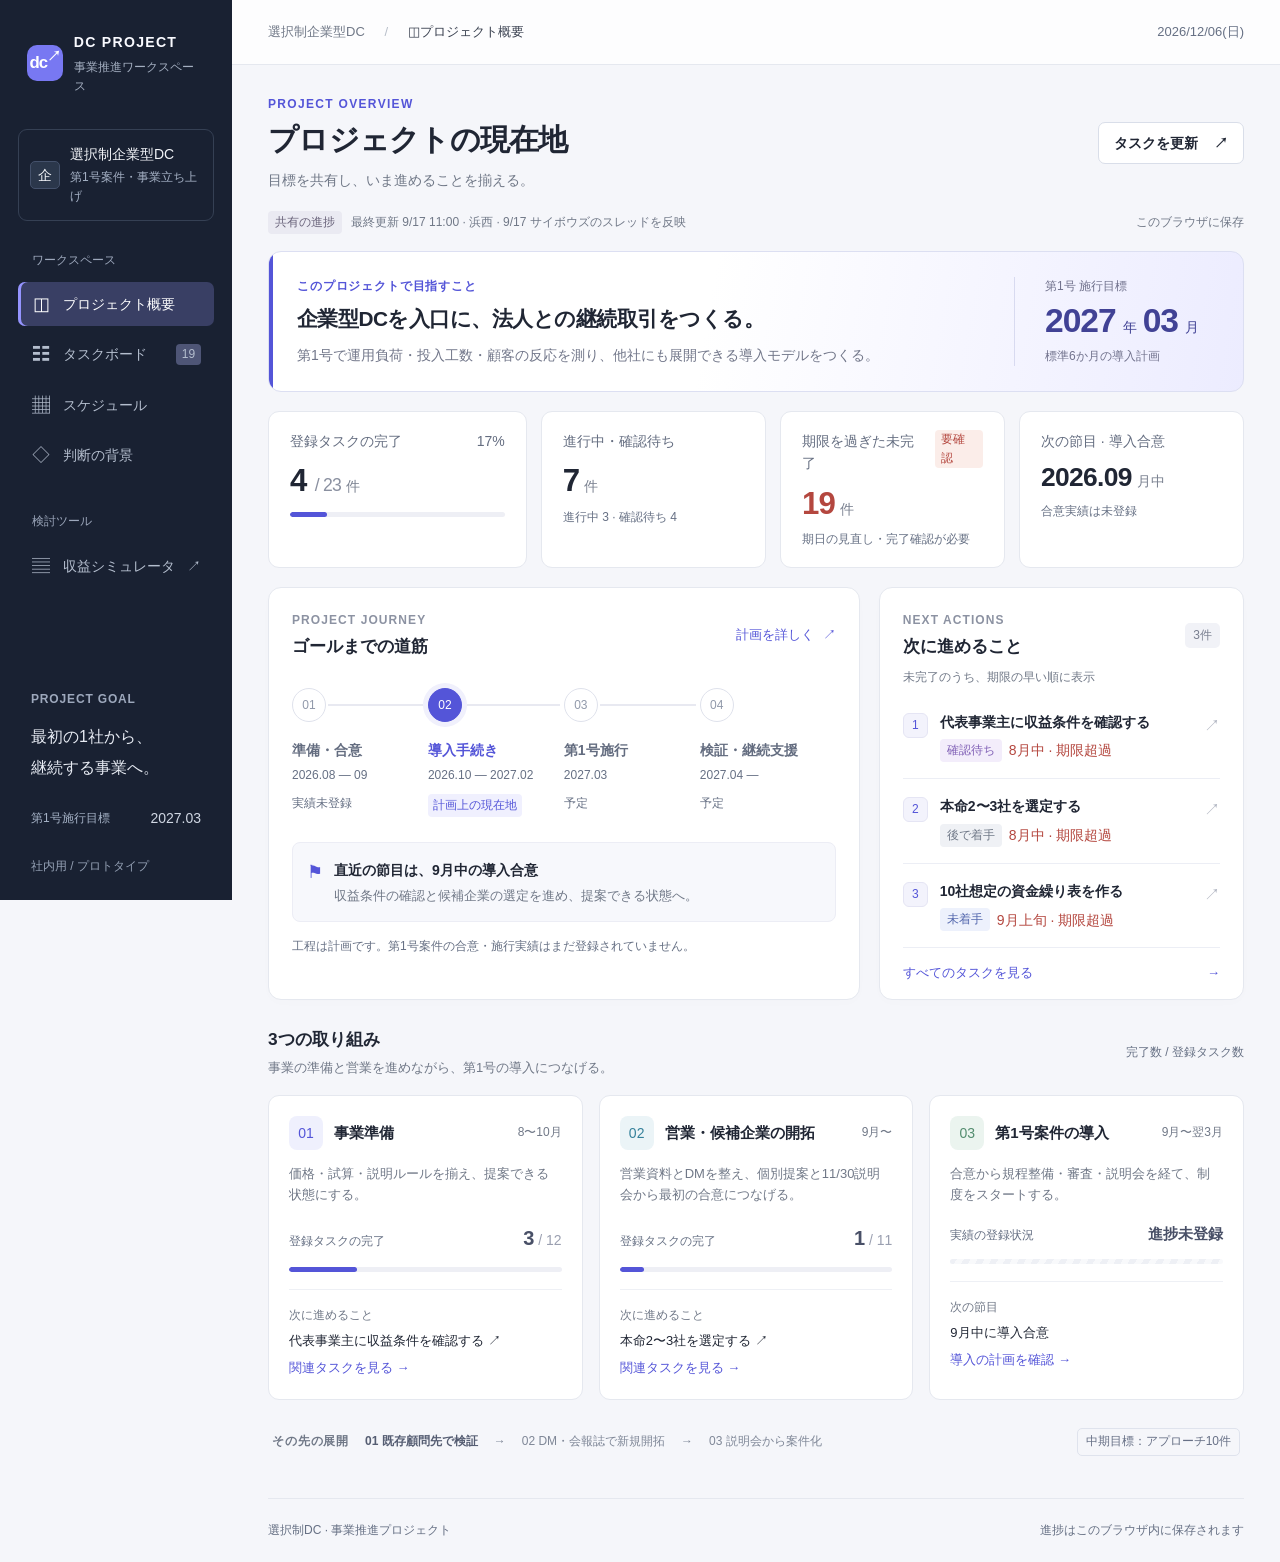
==== commit 35acf151: "Add files via upload" ====
--- a/index.html
+++ b/index.html
@@ -29,7 +29,7 @@
     <main id="main" tabindex="-1">
       <section id="view-overview" class="view" aria-labelledby="overviewTitle">
         <div class="page-heading"><div><p class="eyebrow">PROJECT OVERVIEW</p><h1 id="overviewTitle">プロジェクトの現在地</h1><p>目標を共有し、いま進めることを揃える。</p></div><a class="button secondary" href="#tasks">タスクを更新 <span>↗</span></a></div>
-        <div class="data-notice"><span class="sample-pill" id="dataMode">サンプル進捗</span><span id="dataDescription">提供ファイルの初期状態を表示しています。進捗を更新して使えます。</span><span class="save-label" id="saveLabel">このブラウザに保存</span></div>
+        <div class="data-notice"><span class="sample-pill" id="dataMode">共有の進捗</span><span id="dataDescription">読み込み中…</span><span class="save-label" id="saveLabel">このブラウザに保存</span></div>
         <article class="mission-card"><div class="mission-copy"><div class="small-label">このプロジェクトで目指すこと</div><h2>企業型DCを入口に、<br class="mobile-break">法人との継続取引をつくる。</h2><p>第1号で運用負荷・投入工数・顧客の反応を測り、他社にも展開できる導入モデルをつくる。</p></div><div class="mission-target"><span>第1号 施行目標</span><strong>2027<span>年</span>03<span>月</span></strong><small>標準6か月の導入計画</small></div></article>
         <div class="metric-grid" id="metrics"></div>
         <div class="overview-grid">
@@ -61,9 +61,9 @@
     </main>
   </div>
   <dialog id="detailDialog" class="detail-dialog" aria-labelledby="detailTitle"><div class="drawer-top"><span class="small-label">DETAIL</span><button class="icon-button" id="closeDetail" aria-label="詳細を閉じる">×</button></div><div id="detailBody"></div></dialog>
-  <dialog id="resetDialog" class="confirm-dialog" aria-labelledby="resetTitle"><h2 id="resetTitle">初期状態に戻しますか？</h2><p>このブラウザで変更した進捗を、提供ファイルのサンプル状態に戻します。</p><div class="dialog-actions"><button class="button secondary" id="cancelReset">キャンセル</button><button class="button primary" id="confirmReset">初期状態に戻す</button></div></dialog>
+  <dialog id="resetDialog" class="confirm-dialog" aria-labelledby="resetTitle"><h2 id="resetTitle">共有の進捗に戻しますか？</h2><p>このブラウザで変更した進捗を破棄し、共有の進捗（board.json）の状態に戻します。</p><div class="dialog-actions"><button class="button secondary" id="cancelReset">キャンセル</button><button class="button primary" id="confirmReset">初期状態に戻す</button></div></dialog>
   <div id="toast" class="toast" role="status" aria-live="polite"></div>
   <noscript><p class="noscript">このダッシュボードを使うにはJavaScriptを有効にしてください。</p></noscript>
-  <script src="app.js?v=3"></script>
+  <script src="app.js?v=4"></script>
 </body>
 </html>
